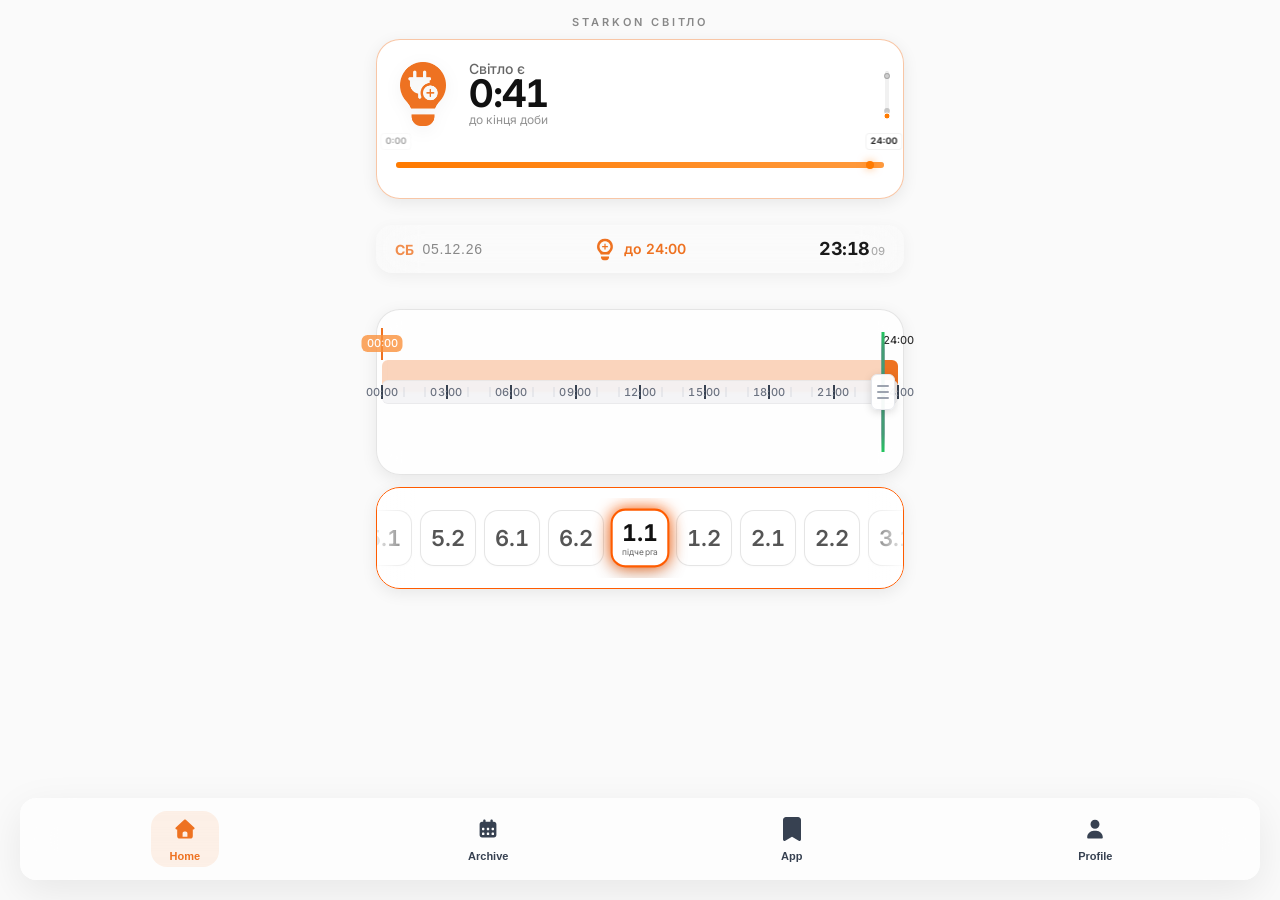
==== pwa/index.html @ c64df9fd "fix: Balanced vertical fields for Hero timeline to solve bottom-heavy look v4.3.3" ====
<!DOCTYPE html>
<html lang="uk">

<head>
    <meta charset="UTF-8">
    <meta name="viewport" content="width=device-width, initial-scale=1.0, maximum-scale=1.0, user-scalable=no">
    <title>Світло-Старкон | Коли буде світло?</title>
    <!-- Premium Typography: Inter for Apple-level UI -->
    <link rel="preconnect" href="https://fonts.googleapis.com">
    <link rel="preconnect" href="https://fonts.gstatic.com" crossorigin>
    <link href="https://fonts.googleapis.com/css2?family=Inter:wght@400;500;600;700;800;900&family=Outfit:wght@400;600;800&display=swap" rel="stylesheet">
    <link rel="stylesheet" href="style.css?v=4.3.3">
    <link rel="stylesheet" href="css/home.css?v=4.3.3">
    <link rel="stylesheet" href="css/tech-ui.css?v=4.3.3">
    <link rel="stylesheet" href="css/selector.css?v=4.3.3">
    <link rel="stylesheet" href="css/timeline-v2.css?v=4.3.3">
    <style>
        /* Inline fail-safe styles for v1.0.10 */
        .home-bottom-controls {
            display: flex !important;
            justify-content: space-between !important;
            align-items: center !important;
            margin-top: 20px !important;
            width: 100% !important;
            gap: 12px !important;
        }
        .home-bottom-controls .scrubber-preview {
            height: 52px !important; 
            display: flex !important;
            align-items: center !important;
            margin: 0 !important;
            border-radius: 14px !important;
        }
        .controls-spacer { flex: 1 !important; }
    </style>
    <link rel="manifest" href="manifest.json">
    <meta name="theme-color" content="#D77727">
    <link rel="icon" type="image/svg+xml" href="assets/app-icon.svg">
    <link rel="apple-touch-icon" href="assets/app-icon.svg">
</head>

<body class="page-home">
    <!-- Full Screen Loading Splash -->
    <div id="loading-screen" class="loading-screen">
        <div class="loading-bulb-container">
            <svg width="240" height="240" viewBox="0 0 512 512" fill="none" xmlns="http://www.w3.org/2000/svg">
                <!-- Static Background Path -->
                <path d="M171.91 356H244.66V278.23C204.38 270.82 189.03 233.61 193.14 195.47C179.44 195.42 179.44 174.57 193.14 174.52H214.09V143.09C214.09 137.3 218.77 132.61 224.57 132.61C230.37 132.61 235.05 137.29 235.05 143.09V174.52H276.95V143.09C276.95 137.3 281.63 132.61 287.43 132.61C293.23 132.61 297.91 137.29 297.91 143.09V174.52H318.86C332.56 174.57 332.56 195.42 318.86 195.47C322.98 233.61 307.59 270.84 267.34 278.23V356H340.09C346.17 337.42 358.34 320.58 372.09 306.08C468.46 211.41 393.29 31.22 256.01 36C118.69 31.25 43.56 211.41 139.92 306.09C153.66 320.59 165.91 337.42 171.91 356ZM336 409.33C334.83 508.55 159.82 495.2 176 396H336V409.33Z" 
                    stroke="rgba(255,255,255,0.08)" stroke-width="4" fill="none"/>
                
                <!-- Animated Spark Path -->
                <path id="loading-spark" d="M267.34 356H340.09C346.17 337.42 358.34 320.58 372.09 306.08C468.46 211.41 393.29 31.22 256.01 36C118.69 31.25 43.56 211.41 139.92 306.09C153.66 320.59 165.91 337.42 171.91 356H244.66V278.23C204.38 270.82 189.03 233.61 193.14 195.47C179.44 195.42 179.44 174.57 193.14 174.52H214.09V143.09C214.09 137.3 218.77 132.61 224.57 132.61C230.37 132.61 235.05 137.29 235.05 143.09V174.52H276.95V143.09C276.95 137.3 281.63 132.61 287.43 132.61C293.23 132.61 297.91 137.29 297.91 143.09V174.52H318.86C332.56 174.57 332.56 195.42 318.86 195.47C322.98 233.61 307.59 270.84 267.34 278.23V356" 
                    stroke="white" stroke-width="6" stroke-linecap="round" stroke-linejoin="round" fill="none"/>
            </svg>
        </div>
    </div>

    <div id="app">
        <!-- Removed glass-header as per user request for Native PWA look -->



        <main class="content-area">
            <!-- Home Section -->
            <section id="home-section">
                <!-- PWA Page Title (Synchronized with Cabinet) -->
                <div class="pwa-page-label">
                    STARKON СВІТЛО
                </div>
                <!-- Removed Legacy Group Carousel (Pills) as per user request -->


                <!-- Removed Date Badge as per user request to integrate into hero -->
                <!-- Hero Card below -->

                <!-- Hero component v3 - Status Grid -->
                <div id="smart-hero" class="hero-card status-on">
                    <!-- ICON -->
                    <div class="hero-icon">
                        <img id="hero-icon-3d" src="assets/power_off.png" alt="Status Icon" data-status="on">
                    </div>
                    
                    <!-- TEXT BLOCK -->
                    <div class="hero-text-block">
                        <div id="hero-title" class="hero-status">Світло є</div>
                        <div id="hero-countdown" class="hero-timer">0:00</div>
                        <div id="hero-subtitle" class="hero-context hero-context--active">завантаження...</div>
                    </div>
                    
                    <!-- PROGRESS CAPSULE -->
                    <div class="hero-phase" id="hero-phase-capsule">
                        <div class="phase-track"></div>
                        <div class="phase-fill" id="hero-phase-fill"></div>
                        <div class="phase-dot phase-start"></div>
                        <div class="phase-dot phase-end"></div>
                        <div class="phase-dot phase-current" id="hero-phase-current"></div>
                    </div>

                    <!-- NEW: Horizontal 24h Mini-Graph -->
                    <div class="hero-timeline-capsule" id="hero-timeline-v3">
                        <div class="hero-tl-bubbles" id="hero-tl-bubbles"></div>
                        <div class="hero-tl-track">
                            <div class="hero-tl-segments" id="hero-tl-segments"></div>
                            <div class="hero-tl-pointer" id="hero-tl-pointer" style="left: 0%;"></div>
                        </div>
                    </div>
                </div>
                
                <!-- Dynamic Dashboard Status Block (Pushed by Hero Redesign) -->
                <div id="dynamic-info-block" class="dash-container status-off">
                    <!-- Left: Date Segment (Static) -->
                    <div class="dash-segment dash-date">
                        <span id="capsule-date-day" class="dash-day">--</span>
                        <span id="capsule-date-main" class="dash-date-num">--.--.----</span>
                    </div>

                    <!-- Center: Status Segment (Interactive) -->
                    <div id="dash-segment-status" class="dash-segment dash-status">
                        <div id="capsule-status-container" class="dash-status-icon-box"></div>
                        <span id="capsule-status-text" class="dash-status-time">до&thinsp;00:00</span>
                    </div>

                    <!-- Right: Clock Segment (Interactive) -->
                    <div id="dash-segment-clock" class="dash-segment dash-clock">
                        <span id="tablo-real-time">00:00</span>
                        <span id="tablo-real-sec" class="dash-clock-sec">00</span>
                    </div>
                </div>

                <!-- MAIN INDUSTRIAL TIMELINE V2 -->
                <div class="section-container" style="padding: 0 20px;">
                    <div id="main-timeline-v2" class="fade-in" style="animation-delay: 0.1s; position: relative;"></div>
                </div>

                <!-- Solid Bottom Area (Spaced for Subqueue Selector) -->
                <div style="position: relative; width: 100%; margin-bottom: 48px;">
                    
                    <!-- Subqueue Selector -->
                    <div id="subqueue-selector" style="position: relative;">
                    </div>

                </div>

            </section>

        </main>
        
        <!-- Push nav to bottom safely -->

        <nav class="glass-nav">
            <button class="nav-item active focus-ring" onclick="window.location.href='index.html'">
                <span class="icon"><svg xmlns="http://www.w3.org/2000/svg" viewBox="0 0 640 640" width="24" height="24" fill="currentColor"><path d="M341.8 72.6C329.5 61.2 310.5 61.2 298.3 72.6L74.3 280.6C64.7 289.6 61.5 303.5 66.3 315.7C71.1 327.9 82.8 336 96 336L112 336L112 512C112 547.3 140.7 576 176 576L464 576C499.3 576 528 547.3 528 512L528 336L544 336C557.2 336 569 327.9 573.8 315.7C578.6 303.5 575.4 289.5 565.8 280.6L341.8 72.6zM304 384L336 384C362.5 384 384 405.5 384 432L384 528L256 528L256 432C256 405.5 277.5 384 304 384z"/></svg></span>
                <span class="nav-text">Home</span>
            </button>
            <button class="nav-item  focus-ring" onclick="window.location.href='full_schedule.html'">
                <span class="icon"><svg xmlns="http://www.w3.org/2000/svg" viewBox="0 0 640 640" width="24" height="24" fill="currentColor"><path d="M224 64C241.7 64 256 78.3 256 96L256 128L384 128L384 96C384 78.3 398.3 64 416 64C433.7 64 448 78.3 448 96L448 128L480 128C515.3 128 544 156.7 544 192L544 480C544 515.3 515.3 544 480 544L160 544C124.7 544 96 515.3 96 480L96 192C96 156.7 124.7 128 160 128L192 128L192 96C192 78.3 206.3 64 224 64zM160 304L160 336C160 344.8 167.2 352 176 352L208 352C216.8 352 224 344.8 224 336L224 304C224 295.2 216.8 288 208 288L176 288C167.2 288 160 295.2 160 304zM288 304L288 336C288 344.8 295.2 352 304 352L336 352C344.8 352 352 344.8 352 336L352 304C352 295.2 344.8 288 336 288L304 288C295.2 288 288 295.2 288 304zM432 288C423.2 288 416 295.2 416 304L416 336C416 344.8 423.2 352 432 352L464 352C472.8 352 480 344.8 480 336L480 304C480 295.2 472.8 288 464 288L432 288zM160 432L160 464C160 472.8 167.2 480 176 480L208 480C216.8 480 224 472.8 224 464L224 432C224 423.2 216.8 416 208 416L176 416C167.2 416 160 423.2 160 432zM304 416C295.2 416 288 423.2 288 432L288 464C288 472.8 295.2 480 304 480L336 480C344.8 480 352 472.8 352 464L352 432C352 423.2 344.8 416 336 416L304 416zM416 432L416 464C416 472.8 423.2 480 432 480L464 480C472.8 480 480 472.8 480 464L480 432C480 423.2 472.8 416 464 416L432 416C423.2 416 416 423.2 416 432z"/></svg></span>
                <span class="nav-text">Archive</span>
            </button>
            <button class="nav-item  focus-ring" onclick="window.location.href='apps.html'">
                <span class="icon"><svg xmlns="http://www.w3.org/2000/svg" viewBox="0 0 384 512" width="18" height="24" fill="currentColor"><path d="M64 0C28.7 0 0 28.7 0 64L0 480c0 11.5 6.2 22.2 16.2 27.8s22.3 5.5 32.2-.4L192 421.3 335.5 507.4c9.9 5.9 22.2 6.1 32.2 .4S384 491.5 384 480l0-416c0-35.3-28.7-64-64-64L64 0z"/></svg></span>
                <span class="nav-text">App</span>
            </button>
            <button class="nav-item  focus-ring" onclick="window.location.href='cabinet.html'">
                <span class="icon"><svg xmlns="http://www.w3.org/2000/svg" viewBox="0 0 640 640" width="24" height="24" fill="currentColor"><path d="M320 312C386.3 312 440 258.3 440 192C440 125.7 386.3 72 320 72C253.7 72 200 125.7 200 192C200 258.3 253.7 312 320 312zM290.3 368C191.8 368 112 447.8 112 546.3C112 562.7 125.3 576 141.7 576L498.3 576C514.7 576 528 562.7 528 546.3C528 447.8 448.2 368 349.7 368L290.3 368z"/></svg></span>
                <span class="nav-text">Profile</span>
            </button>
        </nav>
    </div>

    <!-- Queue Picker Overlay -->
    <div id="home-queue-picker-overlay" class="overlay" onclick="if(event.target===this) document.getElementById('home-queue-picker-overlay').classList.remove('active')">
        <div class="picker-container fade-in-up">
            <div class="picker-header" style="margin-bottom: 20px;">
                <h2 class="picker-title">Оберіть підчергу</h2>
                <div class="picker-close" onclick="document.getElementById('home-queue-picker-overlay').classList.remove('active')">
                    <svg width="20" height="20" viewBox="0 0 24 24" fill="none" stroke="currentColor" stroke-width="3" stroke-linecap="round" stroke-linejoin="round">
                        <line x1="18" y1="6" x2="6" y2="18"></line>
                        <line x1="6" y1="6" x2="18" y2="18"></line>
                    </svg>
                </div>
            </div>
            <div class="group-grid" id="home-queue-buttons">
                <!-- Group buttons injected via JS -->
            </div>
        </div>
    </div>

    <!-- Legend Overlay -->
    <div id="legend-overlay" class="overlay" onclick="if(event.target===this) this.classList.remove('active')">
        <div class="picker-container fade-in-up">
            <div class="picker-header">
                <h2 class="picker-title">Легенда графіку</h2>
                <div class="picker-close" onclick="document.getElementById('legend-overlay').classList.remove('active')">
                    <svg width="20" height="20" viewBox="0 0 24 24" fill="none" stroke="currentColor" stroke-width="3" stroke-linecap="round" stroke-linejoin="round">
                        <line x1="18" y1="6" x2="6" y2="18"></line>
                        <line x1="6" y1="6" x2="18" y2="18"></line>
                    </svg>
                </div>
            </div>
            <div class="legend-content">
                <div class="legend-item">
                    <div class="legend-color-p orange"></div>
                    <div class="legend-info">
                        <div class="legend-label">Помаранчевий</div>
                        <div class="legend-desc">Електроенергія буде подаватись у цей час.</div>
                    </div>
                </div>
                <div class="legend-item">
                    <div class="legend-color-p grey"></div>
                    <div class="legend-info">
                        <div class="legend-label">Сірий</div>
                        <div class="legend-desc">Електроенергія буде відсутня у цей час.</div>
                    </div>
                </div>
            </div>
        </div>
    </div>


    <script src="js/pages/home-tablo.js?v=1.0.0"></script>
    <script src="js/tech-ui.js"></script>
    <script type="module" src="js/pages/home.js?v=1.0.11"></script>
    <script>
        if ('serviceWorker' in navigator) {
            window.addEventListener('load', () => {
                navigator.serviceWorker.register('sw.js')
                    .then(reg => console.log('SW Registered'))
                    .catch(err => console.log('SW Error: ', err));
            });
        }
    </script>
</body>

</html>
---- pwa/style.css ----
:root {
    /* Base Palette */
    --system-bg-light: #F5F5F7;
    /* Apple gray background for light mode */
    --system-bg-dark: #000000;
    --system-gray-light: #F5F5F7;
    --system-gray-neutral: #E8E8ED;
    --system-text-neutral: #86868B;
    --system-accent: #FF9500;

    /* Industrial Matte Palette */
    --matte-bulb-orange: #ee7221;
    --matte-dark-grey: #374151;
    --matte-white: #ffffff;
    --matte-glass-bg: rgba(255, 255, 255, 0.04);

    /* Glass Effects */
    --glass-blur: blur(24px);
    --glass-border-light: rgba(255, 255, 255, 0.2);
    --glass-border-dark: rgba(255, 255, 255, 0.1);
    --glass-bg-light: rgba(255, 255, 255, 0.6);
    --glass-bg-dark: rgba(20, 20, 20, 0.7);

    /* Volume Shadows (Industrial Standard) */
    --volume-shadow: 0 8px 32px rgba(0, 0, 0, 0.24);
    --volume-shadow-glow: 0 0 15px rgba(238, 114, 33, 0.1);

    /* Layout Spacing */
    --block-spacing: 12px;
}

@media (prefers-color-scheme: dark) {
    body {
        background-color: var(--system-bg-dark);
        color: white;
    }

    .glass-card,
    .glass-header,
    .glass-nav,
    .bottom-sheet {
        background: var(--glass-bg-dark);
        border: 1px solid var(--glass-border-dark);
        box-shadow: var(--volume-shadow);
    }
}

@media (prefers-color-scheme: light) {
    body {
        background-color: var(--system-bg-light);
        color: black;
    }

    .glass-card,
    .glass-header,
    .glass-nav,
    .bottom-sheet {
        background: var(--glass-bg-light);
        border: 1px solid var(--glass-border-light);
        box-shadow: 0 12px 40px rgba(0, 0, 0, 0.08); /* Stronger volume for light mode */
    }
}

* {
    margin: 0;
    padding: 0;
    box-sizing: border-box;
    -webkit-tap-highlight-color: transparent;
}

body {
    font-family: -apple-system, BlinkMacSystemFont, "SF Pro Text", "SF Pro Display", system-ui, sans-serif;
    line-height: 1.4;
    overflow-x: hidden;
    padding-bottom: 80px;
    background-color: #FAFAFA !important; /* Unified clean Apple-style background */
    position: relative;
}

.content-area {
    max-width: 600px;
    margin: 0 auto;
    padding: 16px 16px 0 16px; /* Increased padding to clear system bars */
    display: flex;
    flex-direction: column;
    gap: 12px; /* Denser gap between main blocks */
    min-height: 80vh;
    justify-content: flex-start; /* Changed from center to align top consistently */
}

#home-section {
    display: flex;
    flex-direction: column;
    gap: var(--block-spacing);
    width: 100%;
}

/* PWA Page Labels (Unified Header System) */
.pwa-page-label {
    margin: 0;
    padding: 0;
    font-size: 11px;
    font-weight: 600;
    color: #888;
    letter-spacing: 3px;
    text-transform: uppercase;
    text-align: center;
    width: 100%;
    line-height: 1.2;
    font-family: 'Inter', sans-serif;
}

/* Glassmorphism Components */
.glass-header {
    position: sticky;
    top: 0;
    z-index: 100;
    padding: 12px 20px;
    backdrop-filter: var(--glass-blur);
    -webkit-backdrop-filter: var(--glass-blur);
    display: flex;
    justify-content: space-between;
    align-items: center;
    border-bottom: 1px solid var(--glass-border-dark);
}

.header-action-btn {
    background: rgba(128, 128, 128, 0.1);
    border: none;
    width: 40px;
    height: 40px;
    border-radius: 50%;
    display: flex;
    align-items: center;
    justify-content: center;
    color: var(--system-text);
    cursor: pointer;
    transition: all 0.2s;
}

.header-action-btn:active {
    transform: scale(0.9);
    background: rgba(255, 149, 0, 0.1);
    color: var(--system-accent);
}

/* Background Decorations */
.bg-date-decor {
    position: fixed;
    top: 50%;
    left: 50%;
    transform: translate(-50%, -50%) rotate(-15deg);
    font-size: 30vw;
    font-weight: 900;
    color: var(--system-text-neutral);
    opacity: 0.03;
    pointer-events: none;
    z-index: -1;
    user-select: none;
    white-space: nowrap;
}

/* Typography Enhancements */
.link-inactive {
    font-size: 13px;
    color: var(--system-text-neutral);
    text-decoration: none;
    opacity: 0.5;
    cursor: default;
    font-style: italic;
    transition: opacity 0.3s;
}

.link-inactive:hover {
    opacity: 0.7;
}

/* Date & Tomorrow UI */
.date-badge {
    text-align: center;
    font-size: 13px;
    font-weight: 600;
    color: rgba(255, 255, 255, 0.95) !important; /* Made white for contrast on foundation */
    background: rgba(255, 255, 255, 0.15);
    padding: 6px 16px;
    border-radius: 20px;
    width: fit-content;
    margin: 0 auto 16px;
    backdrop-filter: blur(4px);
    border: 1px solid rgba(255, 255, 255, 0.2);
}

.btn-tomorrow {
    margin-top: 16px;
    background: rgba(255, 149, 0, 0.1);
    color: var(--system-accent);
    border: 1px solid rgba(255, 149, 0, 0.2);
    padding: 10px 20px;
    border-radius: 14px;
    font-size: 14px;
    font-weight: 700;
    cursor: pointer;
    animation: pulse-soft 3s infinite;
    z-index: 2;
}

@keyframes pulse-soft {
    0% {
        box-shadow: 0 0 0 0 rgba(255, 149, 0, 0.2);
    }

    70% {
        box-shadow: 0 0 0 10px rgba(255, 149, 0, 0);
    }

    100% {
        box-shadow: 0 0 0 0 rgba(255, 149, 0, 0);
    }
}

.hidden {
    display: none !important;
}

/* Multi-page Navigation */
.nav-item {
    cursor: pointer;
    transition: all 0.2s;
    background: transparent;
    border: none;
    padding: 6px 4px;
    display: flex;
    flex-direction: column;
    align-items: center;
    justify-content: center;
    gap: 4px;
    color: #374151; /* Matte Dark Grey */
    border-radius: 16px;
    width: 68px;
    height: 56px;
}

.nav-item .icon {
    font-size: 22px;
}

.nav-item .nav-text {
    font-size: 11px;
    font-weight: 600;
    line-height: 1;
    white-space: nowrap;
}

.nav-item.active {
    color: #ee7221; /* Matte Bulb Orange */
    background: rgba(238, 114, 33, 0.1);
}

.cabinet-hero {
    padding: 16px 24px; /* Reduced padding */
    display: flex;
    flex-direction: column;
    align-items: center;
    background: linear-gradient(135deg, rgba(255, 149, 0, 0.05) 0%, rgba(0, 0, 0, 0) 100%);
    border-radius: 30px;
    margin-bottom: 4px; /* Tight fit to dashboard */
}

.profile-avatar-large {
    width: 90px;
    height: 90px;
    border-radius: 50%;
    border: 3px solid #fff;
    box-shadow: 0 10px 30px rgba(0, 0, 0, 0.1);
    margin-bottom: 16px;
}

.pro-badge {
    background: linear-gradient(45deg, #FFD700, #FFA500);
    color: #fff;
    padding: 2px 8px;
    border-radius: 10px;
    font-size: 10px;
    font-weight: 800;
    text-transform: uppercase;
    margin-left: 8px;
    vertical-align: middle;
}

.stat-grid {
    display: grid;
    grid-template-columns: 1fr 1fr;
    gap: 16px;
    margin-bottom: 24px;
}

.stat-card {
    padding: 16px;
    display: flex;
    flex-direction: column;
    gap: 4px;
}

.stat-value {
    font-size: 20px;
    font-weight: 800;
    color: var(--system-accent);
}

.stat-label {
    font-size: 11px;
    color: var(--system-text-neutral);
    text-transform: uppercase;
    letter-spacing: 0.5px;
}

/* Section Icons */
.section-header-row {
    display: flex;
    align-items: center;
    gap: 10px;
    margin-bottom: 16px;
}

.section-icon-bg {
    width: 32px;
    height: 32px;
    background: rgba(255, 149, 0, 0.1);
    border-radius: 8px;
    display: flex;
    align-items: center;
    justify-content: center;
    color: var(--system-accent);
}

/* Action Cards */
.action-card {
    display: flex;
    align-items: center;
    justify-content: space-between;
    padding: 16px 20px;
    margin-bottom: 12px;
}

.action-card:active {
    transform: scale(0.97);
}

.danger-zone {
    margin-top: 40px;
    padding: 20px;
    border-radius: 20px;
    background: rgba(255, 59, 48, 0.05);
    border: 1px dashed rgba(255, 59, 48, 0.2);
}

.btn-danger-text {
    color: var(--system-red);
    background: transparent;
    border: none;
    font-size: 14px;
    font-weight: 600;
    cursor: pointer;
}

.glass-card {
    padding: 24px;
    border-radius: 16px;
    backdrop-filter: var(--glass-blur);
    -webkit-backdrop-filter: var(--glass-blur);
    transition: transform 0.2s ease-in-out, box-shadow 0.2s ease;
    overflow: hidden;
}

.glass-card:active {
    transform: scale(0.98);
}

.glass-nav {
    position: fixed;
    bottom: 20px;
    left: 20px;
    right: 20px;
    display: flex;
    justify-content: space-around;
    padding: 12px;
    border-radius: 16px;
    backdrop-filter: var(--glass-blur);
    -webkit-backdrop-filter: var(--glass-blur);
    z-index: 1000;
}

/* Typography */
.headline-hero {
    font-size: 24px;
    font-weight: 700;
    letter-spacing: -0.5px;
}

.subheadline {
    font-size: 18px;
    font-weight: 600;
    margin-bottom: 12px;
}

.body-neutral {
    font-size: 14px;
    color: var(--system-text-neutral);
}

/* Interaction & Motion */
@keyframes fadeIn {
    from {
        opacity: 0;
        transform: translateY(10px);
    }

    to {
        opacity: 1;
        transform: translateY(0);
    }
}

.fade-in {
    animation: fadeIn 0.5s ease-out forwards;
}

/* Group Carousel Master Selector */
.group-carousel {
    display: flex;
    overflow-x: auto;
    scroll-snap-type: x mandatory;
    padding: 12px 20px;
    gap: 10px;
    -ms-overflow-style: none;
    scrollbar-width: none;
    background: rgba(128, 128, 128, 0.05);
    border-bottom: 1px solid var(--glass-border-dark);
}

.group-carousel::-webkit-scrollbar {
    display: none;
}

.carousel-pill {
    flex: 0 0 auto;
    scroll-snap-align: center;
    background: rgba(128, 128, 128, 0.1);
    border: 1px solid rgba(128, 128, 128, 0.2);
    padding: 8px 18px;
    border-radius: 20px;
    font-size: 14px;
    font-weight: 600;
    color: inherit;
    cursor: pointer;
    transition: all 0.3s cubic-bezier(0.4, 0, 0.2, 1);
}

.carousel-pill.active {
    background: var(--system-accent);
    color: white;
    border-color: var(--system-accent);
    transform: scale(1.05);
    box-shadow: 0 4px 12px rgba(255, 149, 0, 0.3);
}

.nav-item {
    background: none;
    border: none;
    font-size: 24px;
    padding: 8px;
    cursor: pointer;
    transition: color 0.2s;
}

/* Smart Hero */

/* Buttons */
.action-btn {
    background: var(--system-accent);
    color: white;
    border: none;
    padding: 8px 16px;
    border-radius: 12px;
    font-size: 13px;
    font-weight: 600;
    margin-top: 10px;
    cursor: pointer;
}

@keyframes pulseNeon {
    0% {
        box-shadow: 0 0 10px rgba(255, 149, 0, 0.5), 0 0 20px rgba(255, 149, 0, 0.3);
        transform: scale(1);
    }

    50% {
        box-shadow: 0 0 20px rgba(255, 149, 0, 0.8), 0 0 30px rgba(255, 149, 0, 0.5);
        transform: scale(1.02);
    }

    100% {
        box-shadow: 0 0 10px rgba(255, 149, 0, 0.5), 0 0 20px rgba(255, 149, 0, 0.3);
        transform: scale(1);
    }
}

.btn-tomorrow {
    background: linear-gradient(135deg, #FF9500 0%, #FF3200 100%);
    color: white;
    border: none;
    padding: 12px 24px;
    border-radius: 20px;
    font-size: 15px;
    font-weight: 700;
    margin-top: 20px;
    margin-bottom: 20px;
    cursor: pointer;
    box-shadow: 0 4px 15px rgba(255, 149, 0, 0.4);
    transition: all 0.3s ease;
    animation: pulseNeon 2s infinite ease-in-out;
}

.btn-tomorrow-header.hidden {
    display: none !important;
}




/* Google Button */
.btn-google {
    display: flex;
    align-items: center;
    justify-content: center;
    gap: 12px;
    background: white;
    color: #3c4043;
    border: none;
    padding: 14px 24px;
    border-radius: 100px;
    font-size: 15px;
    font-weight: 500;
    cursor: pointer;
    box-shadow: 0 4px 12px rgba(0, 0, 0, 0.15);
    transition: all 0.2s ease;
}

.btn-google:active {
    transform: scale(0.98);
}

/* iOS Toggle Switch */
.ios-toggle {
    position: relative;
    display: inline-block;
    width: 50px;
    height: 30px;
}

.ios-toggle input {
    opacity: 0;
    width: 0;
    height: 0;
}

.ios-toggle .slider {
    position: absolute;
    cursor: pointer;
    top: 0;
    left: 0;
    right: 0;
    bottom: 0;
    background-color: rgba(255, 255, 255, 0.1);
    transition: .4s;
    border-radius: 34px;
    border: 1px solid rgba(255, 255, 255, 0.05);
}

.ios-toggle .slider:before {
    position: absolute;
    content: "";
    height: 24px;
    width: 24px;
    left: 2px;
    bottom: 2px;
    background-color: #8E8E93;
    transition: .4s;
    border-radius: 50%;
    box-shadow: 0 2px 4px rgba(0, 0, 0, 0.2);
}

.ios-toggle input:checked+.slider {
    background-color: #34C759;
    border-color: transparent;
}

.ios-toggle input:checked+.slider:before {
    background-color: white;
    transform: translateX(20px);
}

.small-btn {
    font-weight: 600;
}

.close-btn {
    width: 100%;
    background: rgba(128, 128, 128, 0.15);
    border: none;
    color: inherit;
    padding: 14px;
    border-radius: 16px;
    font-weight: 600;
    margin-top: 20px;
    cursor: pointer;
}

/* Overlay & Bottom Sheet */
.overlay {
    position: fixed;
    inset: 0;
    background: rgba(0, 0, 0, 0.5);
    backdrop-filter: blur(14px);
    -webkit-backdrop-filter: blur(14px);
    z-index: 2000;
    display: none;
    align-items: center;
    justify-content: center;
}

.overlay.active {
    display: flex;
    animation: fadeIn 0.3s ease;
}

@keyframes fadeIn {
    from {
        opacity: 0;
    }

    to {
        opacity: 1;
    }
}

@keyframes fadeInUp {
    from {
        opacity: 0;
        transform: translateY(30px) scale(0.95);
    }

    to {
        opacity: 1;
        transform: translateY(0) scale(1);
    }
}

.fade-in-up {
    animation: fadeInUp 0.5s cubic-bezier(0.16, 1, 0.3, 1);
}

.bottom-sheet {
    position: fixed;
    bottom: -100%;
    left: 0;
    right: 0;
    margin: 0;
    border-radius: 30px 30px 0 0;
    padding: 24px;
    transition: bottom 0.4s cubic-bezier(0.2, 0.8, 0.2, 1);
    z-index: 2001;
    backdrop-filter: var(--glass-blur);
    -webkit-backdrop-filter: var(--glass-blur);
}

.overlay.active .bottom-sheet {
    bottom: 0;
}

.sheet-handle {
    width: 40px;
    height: 4px;
    background: rgba(128, 128, 128, 0.3);
    border-radius: 2px;
    margin: 0 auto 20px;
}

/* Group Grid */
.group-grid {
    display: grid;
    grid-template-columns: repeat(3, 1fr);
    gap: 12px;
    margin-bottom: 8px;
}

.group-btn {
    background: rgba(128, 128, 128, 0.1);
    border: 1px solid rgba(128, 128, 128, 0.2);
    color: inherit;
    padding: 12px;
    border-radius: 12px;
    font-size: 16px;
    font-weight: 600;
    cursor: pointer;
    transition: all 0.2s;
}

.group-btn.active {
    background: var(--system-accent);
    border-color: var(--system-accent);
    color: white;
}

/* NEW Picker Styles */
.picker-grid {
    display: grid;
    grid-template-columns: repeat(4, 1fr);
    grid-template-rows: repeat(3, auto);
    gap: 10px;
}

.picker-btn {
    padding: 14px 0;
    font-size: 14px;
    font-weight: 700;
    border-radius: 14px;
    border: 1px solid rgba(128, 128, 128, 0.1);
    background: rgba(255, 255, 255, 0.08);
    color: var(--system-text);
    cursor: pointer;
    transition: all 0.2s;
}

.picker-btn:active {
    transform: scale(0.92);
    background: rgba(128, 128, 128, 0.15);
}

.picker-btn.active {
    background: rgba(215, 119, 39, 0.15);
    border-color: rgba(215, 119, 39, 0.4);
    color: #D77727;
}

.stats-divider {
    height: 1px;
    background: linear-gradient(to right, transparent, rgba(128, 128, 128, 0.08), transparent);
    margin: 16px 0;
}

.stats-row {
    display: flex;
    justify-content: space-around;
    padding: 4px 0;
}

.stat-item {
    display: flex;
    flex-direction: column;
    align-items: center;
    flex: 1;
}

.stat-value {
    font-size: 18px;
    font-weight: 800;
    margin-bottom: 2px;
}

.stat-label {
    font-size: 10px;
    text-transform: uppercase;
    font-weight: 700;
    opacity: 0.6;
    letter-spacing: 0.8px;
}

/* Timeline Slider */
.timeline-slider {
    display: flex;
    overflow-x: auto;
    scroll-snap-type: x mandatory;
    gap: 12px;
    padding: 16px 0;
    margin: 12px -20px 0;
    padding-left: 20px;
    padding-right: 20px;
    scroll-behavior: smooth;
    -ms-overflow-style: none;
    scrollbar-width: none;
}

.timeline-slider::-webkit-scrollbar {
    display: none;
}

/* Scrubber Preview (Default Style) */
.scrubber-preview {
    display: flex;
    align-items: center;
    gap: 12px;
    padding: 10px 16px;
    background: rgba(122, 122, 122, 0.9);
    border-radius: 20px;
    box-shadow: 0 4px 15px rgba(0, 0, 0, 0.2);
    margin-left: auto;
    position: relative;
    left: 0 !important;
    transition: background-color 0.3s ease, box-shadow 0.3s ease;
    z-index: 10;
}

.preview-on {
    background: rgba(255, 149, 0, 0.9);
    box-shadow: 0 4px 20px rgba(255, 149, 0, 0.4);
}

.preview-off {
    background: rgba(44, 44, 46, 0.95);
    box-shadow: 0 4px 20px rgba(0, 0, 0, 0.5);
}

/* Scrubber Preview (Premium Glass Bulbashka for Home) */
.page-home .scrubber-preview {
    display: flex;
    flex-direction: row;
    align-items: center;
    justify-content: space-between;
    gap: 10px;
    padding: 10px 18px;
    border-radius: 20px;
    margin-bottom: 0;
    margin-top: 0;
    margin-left: 0;
    width: auto;
    min-width: 200px;
    background: rgba(28, 28, 30, 0.85);
    backdrop-filter: blur(25px) saturate(200%);
    -webkit-backdrop-filter: blur(25px) saturate(200%);
    border: 2px solid rgba(255, 255, 255, 0.1);
    box-shadow: 0 15px 45px rgba(0, 0, 0, 0.2);
    transition: all 0.4s cubic-bezier(0.23, 1, 0.32, 1);
    position: relative;
    left: 0 !important;
}

.page-home .preview-on {
    background: rgba(255, 149, 0, 0.95) !important;
    border-color: rgba(255, 255, 255, 0.3) !important;
    box-shadow: 0 10px 30px rgba(255, 149, 0, 0.4) !important;
}

/* Home Page Redesign - Bottom Controls moved to css/home-tablo.css */

/* === HOME BOTTOM CONTROLS === */

/* --- Queue Selector moved to css/home-tablo.css --- */

.queue-btn-hint-line {
    font-size: 9px !important;
    font-weight: 700 !important;
    color: rgba(255, 255, 255, 0.55) !important;
    text-transform: uppercase !important;
    letter-spacing: 0.04em !important;
    display: block !important;
}

/* --- Central Date Button (3-column) --- */
.home-date-btn {
    display: none !important;
}

/* Left Column: large day number */
.date-btn-day-col {
    display: flex !important;
    align-items: center !important;
    justify-content: center !important;
    padding-right: 10px !important;
    border-right: 1px solid rgba(255,255,255,0.1) !important;
}

.date-btn-day-num {
    font-size: 30px !important;
    font-weight: 900 !important;
    color: rgba(255, 255, 255, 0.9) !important;
    letter-spacing: -1px !important;
    line-height: 1 !important;
}

/* Middle Column: month + weekday */
.date-btn-mid-col {
    display: flex !important;
    flex-direction: column !important;
    align-items: center !important;
    justify-content: center !important;
    padding: 0 10px !important;
    gap: 2px !important;
    min-width: 80px !important;
}

.date-btn-month {
    font-size: 11px !important;
    font-weight: 700 !important;
    color: rgba(255, 255, 255, 0.85) !important;
    text-transform: lowercase !important;
    white-space: nowrap !important;
    letter-spacing: 0.02em !important;
}

.date-btn-wd {
    font-size: 9px !important;
    font-weight: 800 !important;
    color: #FF9500 !important;
    text-transform: uppercase !important;
    letter-spacing: 0.12em !important;
    white-space: nowrap !important;
    width: 100% !important;
    text-align: center !important;
}

/* Right Column: large year */
.date-btn-year-col {
    display: flex !important;
    align-items: center !important;
    justify-content: center !important;
    padding-left: 10px !important;
    border-left: 1px solid rgba(255,255,255,0.1) !important;
}

.date-btn-year {
    font-size: 22px !important;
    font-weight: 900 !important;
    color: rgba(255, 255, 255, 0.2) !important;
    letter-spacing: -1px !important;
    line-height: 1 !important;
}

.controls-spacer {
    flex: 1;
}

/* Adjusted Scrubber for new container */
.home-bottom-controls .scrubber-preview {
    margin: 0 !important;
    min-width: 180px;
    height: 52px;
    display: flex;
    align-items: center;
    border-radius: 14px;
}


/* Cabinet Slot System */
/* Cabinet Grid System */
/* Cabinet Core Container */
.cabinet-container {
    padding: 16px;
    gap: 12px;
}

/* Cabinet Grid Rows */
.cabinet-row-1 {
    display: grid !important;
    grid-template-columns: 1fr 1fr !important;
    gap: 12px;
    margin-bottom: 20px;
    align-items: stretch;
}

.cabinet-row-2 {
    display: grid;
    grid-template-columns: 1fr 1fr;
    gap: 12px;
    margin-bottom: 20px;
}

@media (max-width: 360px) {

    .cabinet-row-1,
    .cabinet-row-2 {
        grid-template-columns: 1fr !important;
    }
}

/* Updated Slot Cards */
/* Slot Cards (Transitioning to Active States) */
.slot-card {
    background: rgba(255, 255, 255, 0.4);
    border: 1px dashed rgba(128, 128, 128, 0.3);
    border-radius: 20px;
    padding: 16px;
    display: flex;
    flex-direction: column;
    align-items: center;
    justify-content: center;
    text-align: center;
    min-height: 140px;
    transition: all 0.3s cubic-bezier(0.4, 0, 0.2, 1);
    position: relative;
    overflow: hidden;
}

.slot-card.active {
    background: #FFF5E6;
    /* Global light-orange accent */
    border: 1px solid rgba(255, 149, 0, 0.15);
}

.slot-card.silent {
    opacity: 0.6;
    filter: grayscale(0.5);
    background: rgba(128, 128, 128, 0.05);
}

.silent-overlay {
    position: absolute;
    inset: 0;
    display: flex;
    align-items: center;
    justify-content: center;
    background: rgba(255, 255, 255, 0.1);
    font-size: 11px;
    font-weight: 600;
    color: var(--system-text-muted);
    text-align: center;
    padding: 8px;
    pointer-events: none;
}

.slot-card:hover {
    border-color: var(--system-accent) !important;
}

/* Compact Group Grid for Cabinet */
.group-grid.compact {
    display: grid;
    grid-template-columns: repeat(3, 1fr);
    gap: 8px;
}

.compact-group-btn {
    padding: 10px 4px;
    border-radius: 12px;
    border: 1px solid rgba(128, 128, 128, 0.1);
    background: rgba(128, 128, 128, 0.03);
    color: var(--system-text);
    font-size: 12px;
    font-weight: 700;
    cursor: pointer;
    transition: all 0.2s cubic-bezier(0.4, 0, 0.2, 1);
    text-align: center;
}

.compact-group-btn:active {
    transform: scale(0.95);
}

.compact-group-btn.active {
    background: var(--accent-gradient);
    border-color: transparent;
    color: white;
    box-shadow: 0 4px 12px rgba(215, 119, 39, 0.3);
}

/* Empty Slot Styling */
.slot-card.empty {
    background: rgba(0, 0, 0, 0.02);
    border: 1px dashed rgba(128, 128, 128, 0.2);
    display: flex;
    align-items: center;
    justify-content: center;
    padding: 16px;
}

/* Removed duplicate .profile-card-premium (centralized at end of file) */

.avatar-squircle {
    width: 72px;
    height: 72px;
    background: rgba(128, 128, 128, 0.05);
    border-radius: 24px;
    /* Fallback */
    mask-image: url("data:image/svg+xml,%3Csvg xmlns='http://www.w3.org/2000/svg' width='80' height='80' viewBox='0 0 80 80'%3E%3Cpath d='M40 0C67.3333 0 80 12.6667 80 40C80 67.3333 67.3333 80 40 80C12.6667 80 0 67.3333 0 40C0 12.6667 12.6667 0 40 0Z'/%3E%3C/svg%3E");
    mask-size: 100% 100%;
    -webkit-mask-image: url("data:image/svg+xml,%3Csvg xmlns='http://www.w3.org/2000/svg' width='80' height='80' viewBox='0 0 80 80'%3E%3Cpath d='M40 0C67.3333 0 80 12.6667 80 40C80 67.3333 67.3333 80 40 80C12.6667 80 0 67.3333 0 40C0 12.6667 12.6667 0 40 0Z'/%3E%3C/svg%3E");
    -webkit-mask-size: 100% 100%;
    position: relative;
    padding: 3px;
    margin-bottom: 12px;
    box-shadow: 0 4px 12px rgba(0, 0, 0, 0.05);
}

.avatar-squircle img {
    width: 100%;
    height: 100%;
    object-fit: cover;
    border-radius: 20px;
    /* In case mask fails */
}

.profile-auth-title {
    font-size: 13px;
    font-weight: 600;
    margin-bottom: 14px;
    color: var(--system-text);
    opacity: 0.9;
}

.glass-auth-btn {
    flex: 1;
    height: 44px;
    display: flex;
    align-items: center;
    justify-content: center;
    border-radius: 14px;
    border: 1px solid rgba(128, 128, 128, 0.1);
    background: rgba(255, 255, 255, 0.05);
    cursor: pointer;
    transition: all 0.2s;
}

.glass-auth-btn:active {
    transform: scale(0.96);
    background: rgba(128, 128, 128, 0.1);
}

.glass-auth-btn.google {
    background: rgba(255, 255, 255, 0.08);
}

.glass-auth-btn.telegram {
    background: rgba(42, 171, 238, 0.1);
    border-color: rgba(42, 171, 238, 0.2);
}

.user-badge {
    display: inline-block;
    padding: 3px 8px;
    border-radius: 6px;
    background: rgba(215, 119, 39, 0.1);
    color: #D77727;
    font-size: 10px;
    font-weight: 800;
    text-transform: uppercase;
    letter-spacing: 0.5px;
    margin-top: 4px;
}

.btn-setup-slot:hover {
    color: var(--system-accent);
}

.btn-setup-slot .icon-wrapper {
    width: 44px;
    height: 44px;
    border-radius: 50%;
    border: 1.5px dashed rgba(128, 128, 128, 0.3);
    display: flex;
    align-items: center;
    justify-content: center;
    transition: all 0.3s;
}

.btn-setup-slot:hover .icon-wrapper {
    border-color: var(--system-accent);
    background: rgba(255, 149, 0, 0.05);
    transform: rotate(90deg);
}

/* Feedback Form Pulse */
#feedback-text:focus {
    border-color: rgba(255, 149, 0, 0.5) !important;
    box-shadow: 0 0 0 4px rgba(255, 149, 0, 0.1);
}

#btn-send-feedback:active {
    transform: scale(0.98);
}

.page-home .preview-off {
    background: rgba(44, 44, 46, 0.98) !important;
    border-color: rgba(142, 142, 147, 0.5) !important;
    box-shadow: 0 10px 30px rgba(0, 0, 0, 0.3) !important;
}

/* Icon - Sitting freely within the bulbashka */
.preview-status-icon {
    display: none;
}

.preview-status-icon svg {
    width: 34px;
    /* Significantly larger icon */
    height: 34px;
    filter: drop-shadow(0 2px 6px rgba(0, 0, 0, 0.2));
}

.preview-on .preview-status-icon {
    color: #FFFFFF;
    /* White icon on orange background */
}

.preview-off .preview-status-icon {
    color: #D1D1D6;
    /* Light gray icon for "Off" state as requested */
}

/* Text Block Refinement */
/* --- TABLO DATE SECTION --- */
.tablo-date-area {
    display: flex;
    align-items: center;
    gap: 10px;
    color: #FFFFFF;
    min-width: fit-content;
}

.tablo-date-day {
    font-size: 28px;
    font-weight: 950;
    line-height: 1;
    color: #FFFFFF;
    letter-spacing: -1px;
}

.tablo-date-stack {
    display: flex;
    flex-direction: column;
    justify-content: center;
}

.tablo-date-month {
    font-size: 14px;
    font-weight: 800;
    text-transform: uppercase;
    line-height: 1;
    margin-bottom: 2px;
    letter-spacing: 0.02em;
}

.tablo-date-bottom-line {
    display: flex;
    align-items: center;
    gap: 5px;
    opacity: 0.85;
}

.tablo-date-year {
    font-size: 10px;
    font-weight: 700;
}

.tablo-date-wd {
    font-size: 10px;
    font-weight: 800;
    text-transform: uppercase;
    color: #FFFFFF;
    background: rgba(0,0,0,0.15);
    padding: 1px 5px;
    border-radius: 4px;
    white-space: nowrap;
}

/* При фоні ON (помаранчевому) робимо акценти на даті темнішими для читабельності */
.tablo-on .tablo-date-wd {
    background: rgba(0,0,0,0.2);
    color: rgba(255,255,255,1);
}

.tablo-on .tablo-date-bottom-line {
    opacity: 0.95;
}

/* --- TABLO STATUS AREA --- */
.tablo-status-area {
    display: flex;
    align-items: center;
    gap: 10px;
}

.tablo-time-big {
    font-size: 32px;
    font-weight: 950;
    color: #FFFFFF;
    line-height: 1;
    letter-spacing: -0.5px;
}

.tablo-status-stack {
    display: flex;
    flex-direction: column;
    justify-content: center;
}

.tablo-status-msg {
    font-size: 12px;
    font-weight: 900;
    text-transform: uppercase;
    color: #FFFFFF;
    line-height: 1;
}

.tablo-status-until {
    font-size: 11px;
    font-weight: 600;
    opacity: 0.9;
    color: #FFFFFF;
    margin-top: 2px;
}

.preview-details {
    display: flex;
    flex-direction: column;
    justify-content: center;
    gap: 1px;
    order: 1;
}

.preview-time {
    font-size: 19px;
    /* Standardized to 19px like stat widgets */
    font-weight: 900;
    /* Standardized 900 weight */
    color: #FFFFFF !important;
    /* Always white */
    line-height: 1.1;
    letter-spacing: -0.2px;
    -webkit-text-stroke: 0.4px rgba(0, 0, 0, 0.1);
    text-shadow: 0 1px 3px rgba(0, 0, 0, 0.3);
    transition: color 0.3s ease;
}

.preview-msg {
    font-size: 14px;
    /* Standardized to 14px */
    font-weight: 800;
    /* Standardized 800 weight */
    text-transform: uppercase;
    letter-spacing: 0.5px;
    white-space: nowrap;
    transition: color 0.3s ease;
}

/* Status-specific Label Colors */
.preview-on .preview-msg {
    color: #000000 !important;
    /* Black label on orange bubble */
}

.preview-off .preview-msg {
    color: #FF9500 !important;
    /* Orange label on dark grey bubble */
}

.ruler-wrapper {
    position: relative;
    width: 100%;
    height: 70px;
    /* Increased to accommodate 55px rail */
    margin-top: 10px;
    padding: 0 10px;
}

.ruler-rail {
    position: absolute;
    top: 50%;
    left: 10px;
    right: 10px;
    height: 8px;
    border-radius: 4px;
    transform: translateY(-50%);
    background: #E8E8ED;
    z-index: 1;
}

.ruler-ticks {
    position: absolute;
    top: 0;
    left: 10px;
    right: 10px;
    bottom: 0;
    pointer-events: none;
    z-index: 2;
    padding: 0;
}

.tick {
    position: absolute;
    top: 0;
    width: 1px;
    height: 100%;
}

.tick.hour-mark {
    top: 0;
    width: 1px;
    height: 100%;
    transform: none;
    background: rgba(255, 255, 255, 0.15); /* The 'Thread' Line */
}

/* Static anchors for 0:00 and 24:00 */
.tick.hour-mark.is-static {
    background: rgba(255, 255, 255, 0.4);
    height: 35px;
    top: 50%;
    transform: translateY(-50%);
}

.tick-label {
    position: absolute;
    font-size: 11px;
    font-weight: 700;
    white-space: nowrap;
    color: var(--system-text-neutral);
    z-index: 5;
    opacity: 0.7;
    transition: all 0.3s ease;
}

/* Positioning based on state */
.is-on .tick-label {
    top: -14px;
    transform: translateX(-50%);
    color: #FF9500;
    opacity: 1;
}

.is-off .tick-label {
    bottom: -14px;
    transform: translateX(-50%);
}

.is-static .tick-label {
    top: 50%;
    transform: translate(-50%, -50%);
    opacity: 0.5;
}

/* Transition Markers (Simplified for Thread Look) */
.transition-badge {
    position: absolute;
    padding: 3px 6px;
    border-radius: 6px;
    font-size: 11px;
    font-weight: 900;
    z-index: 10;
    box-shadow: 0 4px 10px rgba(0, 0, 0, 0.3);
    transition: all 0.3s ease;
}

.badge-on {
    top: -14px;
    transform: translateX(-50%);
    background: #FF9500;
    color: #FFFFFF;
}

.badge-off {
    bottom: -14px;
    transform: translateX(-50%);
    background: #8E8E93;
    color: #FFFFFF;
}

.transition-step {
    position: absolute;
    width: 2px;
    height: 35px;
    top: 50%;
    transform: translate(-50%, -50%);
    z-index: 4;
}

.step-on {
    background: #FF9500;
    box-shadow: 0 0 6px rgba(255, 149, 0, 0.6);
}

.step-off {
    background: #8E8E93;
    box-shadow: 0 0 6px rgba(142, 142, 147, 0.6);
}

/* UI Depth and Interactivity for Premium Timeline */
.ruler-rail {
    position: absolute;
    top: 50%;
    left: 10px;
    right: 10px;
    height: 55px;
    /* Massive two-track height */
    border-radius: 0;
    transform: translateY(-50%);
    background: transparent;
    z-index: 1;
    transition: transform 0.2s cubic-bezier(0.2, 0.8, 0.2, 1);
}

.ruler-rail.is-scrubbing {
    transform: translateY(-50%) scaleY(1.15);
    /* Slightly less aggressive stretch due to massiveness */
    z-index: 10;
}

.hour-block {
    flex: 1;
    display: flex;
    flex-direction: column;
    justify-content: space-between;
    height: 100%;
    /* 55px */
    transition: transform 0.2s cubic-bezier(0.34, 1.56, 0.64, 1), background-color 0.3s, filter 0.2s, opacity 0.3s;
    transform-origin: center;
}

.hour-block.past {
    opacity: 0.45 !important;
    filter: grayscale(25%) !important;
}

.hour-block.active-block {
    transform: scale(1.08) translateY(-2px) !important;
    z-index: 15;
    box-shadow: 0 6px 20px rgba(0, 0, 0, 0.2) !important;
    filter: brightness(1.2) !important;
}

.top-track,
.bottom-track {
    height: 20px;
    /* 20 top + 20 bottom + 15 gap = 55 */
    width: 100%;
    border-radius: 4px;
    transition: background-color 0.3s, box-shadow 0.3s;
}

.current-time-line {
    position: absolute;
    top: 0;
    bottom: 0;
    width: 3px;
    background: #bbcf00;
    /* Lime Gold Neon */
    box-shadow: 0 0 12px rgba(187, 207, 0, 0.9), inset 0 0 3px rgba(255, 255, 255, 1);
    z-index: 6;
    border-radius: 2px;
    pointer-events: none;
    transition: left 60s linear;
}

.tick-notch {
    position: absolute;
    top: 50%;
    transform: translateY(-50%);
    width: 1px;
    height: 12px;
    background: rgba(128, 128, 128, 0.5);
    pointer-events: none;
    z-index: 0;
}

/* Custom Range Input (The Scrubber) */
.timeline-scrubber {
    position: absolute;
    top: 0;
    left: 10px;
    right: 10px;
    width: calc(100% - 20px);
    height: 100%;
    appearance: none;
    background: transparent;
    z-index: 10;
    cursor: pointer;
    margin: 0;
}

.timeline-scrubber::-webkit-slider-thumb {
    appearance: none;
    width: 6px;
    height: 36px;
    background: var(--system-accent);
    border-radius: 10px;
    cursor: grab;
    box-shadow: 0 4px 12px rgba(255, 149, 0, 0.4), inset 0 0 0 1px rgba(255, 255, 255, 0.2);
    transform: translateY(-14px);
    transition: all 0.2s cubic-bezier(0.34, 1.56, 0.64, 1);
}

.timeline-scrubber::-moz-range-thumb {
    appearance: none;
    width: 6px;
    height: 36px;
    background: var(--system-accent);
    border-radius: 10px;
    cursor: grab;
    box-shadow: 0 4px 12px rgba(255, 149, 0, 0.4), inset 0 0 0 1px rgba(255, 255, 255, 0.2);
    border: none;
    transition: all 0.2s cubic-bezier(0.34, 1.56, 0.64, 1);
}

.page-home .timeline-scrubber::-webkit-slider-thumb {
    appearance: none;
    width: 6px;
    height: 38px;
    background: var(--scrubber-color, var(--system-accent));
    border-radius: 10px;
    cursor: grab;
    box-shadow: 0 4px 12px rgba(0, 0, 0, 0.3), inset 0 0 0 1px rgba(255, 255, 255, 0.2);
    transform: translateY(-15px);
    transition: all 0.2s cubic-bezier(0.34, 1.56, 0.64, 1);
    border: 1px solid rgba(255, 255, 255, 0.4);
}

.timeline-scrubber::-webkit-slider-thumb:active {
    cursor: grabbing;
    background: #e68600;
    width: 8px;
    height: 40px;
    transform: translateY(-16px);
    box-shadow: 0 6px 16px rgba(255, 149, 0, 0.6);
}

.page-home .timeline-scrubber::-moz-range-thumb {
    appearance: none;
    width: 6px;
    height: 38px;
    background: var(--scrubber-color, var(--system-accent));
    border-radius: 10px;
    cursor: grab;
    box-shadow: 0 4px 12px rgba(0, 0, 0, 0.3), inset 0 0 0 1px rgba(255, 255, 255, 0.2);
    border: 1px solid rgba(255, 255, 255, 0.4);
    transition: all 0.2s cubic-bezier(0.34, 1.56, 0.64, 1);
}

.timeline-scrubber::-moz-range-thumb:active {
    cursor: grabbing;
    background: #e68600;
    width: 8px;
    height: 40px;
    box-shadow: 0 6px 16px rgba(255, 149, 0, 0.6);
}

.timeline-wrapper::after {
    display: none;
}

.status-on {
    background: rgba(255, 149, 0, 0.15);
    color: #FF9500;
    border-color: rgba(255, 149, 0, 0.3);
}

.status-on.current-hour {
    background: #FF9500;
    color: white;
}

.status-off {
    background: rgba(142, 142, 147, 0.15);
    color: #8E8E93;
    border-color: rgba(142, 142, 147, 0.3);
}

.status-off.current-hour {
    background: #8E8E93;
    color: white;
}

.hour-label {
    margin-bottom: 4px;
}

.status-icon {
    font-size: 18px;
}

.status-badge {
    background: var(--system-accent);
    color: white;
    padding: 4px 12px;
    border-radius: 20px;
    font-size: 12px;
    font-weight: 600;
    display: inline-block;
    margin-bottom: 8px;
}

/* --- Archive Module Styles --- */

.calendar-grid {
    display: grid;
    grid-template-columns: repeat(7, 1fr);
    gap: 8px;
}

.calendar-day {
    aspect-ratio: 1;
    display: flex;
    align-items: center;
    justify-content: center;
    font-size: 15px;
    font-weight: 600;
    border-radius: 12px;
    cursor: pointer;
    transition: all 0.2s;
    background: rgba(128, 128, 128, 0.08);
    border: 1px solid rgba(128, 128, 128, 0.1);
}

.calendar-day:active {
    transform: scale(0.9);
}

.calendar-day.today {
    border: 2px solid var(--system-accent);
    color: var(--system-accent);
}

.calendar-day.active {
    background: var(--system-accent);
    color: white !important;
    box-shadow: 0 4px 12px rgba(255, 149, 0, 0.3);
}

.calendar-day.dimmed {
    opacity: 0.3;
    pointer-events: none;
}

/* Accordions */
.archive-accordion {
    margin-bottom: 8px;
    background: var(--glass-bg-light);
    border: 1px solid var(--glass-border-light);
    border-radius: 20px;
    overflow: hidden;
}

.accordion-header {
    padding: 16px 20px;
    display: flex;
    justify-content: space-between;
    align-items: center;
    cursor: pointer;
    font-weight: 700;
}

.accordion-content {
    max-height: 0;
    overflow: hidden;
    transition: max-height 0.3s ease-out;
}

.archive-accordion.open .accordion-content {
    max-height: 500px;
    padding-bottom: 16px;
}

.archive-accordion.open .accordion-arrow {
    transform: rotate(180deg);
}

.accordion-arrow {
    transition: transform 0.3s;
    opacity: 0.5;
}

/* Minimal Sliders */
.mini-slider-row {
    padding: 8px 20px;
    display: flex;
    flex-direction: column;
    gap: 6px;
}

.mini-slider-label {
    font-size: 13px;
    font-weight: 600;
    color: var(--system-text-neutral);
}

.mini-slider-track {
    height: 8px;
    background: rgba(128, 128, 128, 0.1);
    border-radius: 4px;
    position: relative;
    overflow: hidden;
    cursor: crosshair;
}

.mini-slider-segment {
    position: absolute;
    top: 0;
    height: 100%;
}

.mini-slider-segment.on {
    background: #FF9500;
}

.mini-slider-segment.off {
    background: #8E8E93;
}

/* Tooltip */
.mini-scrubber-tooltip {
    position: fixed;
    background: white;
    padding: 8px 12px;
    border-radius: 12px;
    font-size: 13px;
    font-weight: 700;
    pointer-events: none;
    z-index: 3000;
    box-shadow: 0 8px 24px rgba(0, 0, 0, 0.15);
    display: flex;
    flex-direction: column;
    align-items: center;
    gap: 2px;
    transform: translate(-50%, -120%);
}

.mini-scrubber-tooltip::after {
    content: "";
    position: absolute;
    bottom: -6px;
    left: 50%;
    transform: translateX(-50%);
    border-left: 6px solid transparent;
    border-right: 6px solid transparent;
    border-top: 6px solid white;
}

@media (prefers-color-scheme: dark) {
    .archive-accordion {
        background: var(--glass-bg-dark);
        border: 1px solid var(--glass-border-dark);
    }

    .mini-scrubber-tooltip {
        background: #1C1C1E;
        color: white;
    }

    .mini-scrubber-tooltip::after {
        border-top-color: #1C1C1E;
    }
}

/* --- Loading Splash Screen --- */
.loading-screen {
    position: fixed;
    inset: 0;
    background: #000000;
    display: flex;
    justify-content: center;
    align-items: center;
    z-index: 9999;
    opacity: 1;
    transition: opacity 0.6s cubic-bezier(0.4, 0, 0.2, 1);
}

.loading-screen.fade-out {
    opacity: 0;
    pointer-events: none;
}

.loading-bulb-container {
    width: 200px;
    height: 200px;
    display: flex;
    justify-content: center;
    align-items: center;
}

#loading-spark {
    stroke-dasharray: 1000 1730;
    stroke-dashoffset: 1730;
    animation: loading-spark-loop 2.5s ease-in-out infinite;
}

@keyframes loading-spark-loop {
    0% {
        stroke-dashoffset: 1730;
    }

    100% {
        stroke-dashoffset: -1730;
    }
}

/* Removed duplicate/legacy cabinet-row-1 media and definition blocks */

.profile-card-premium {
    background: var(--card-bg);
    border-radius: 24px;
    padding: 12px;
    border: 1px solid rgba(128, 128, 128, 0.08);
    display: flex;
    flex-direction: row;
    align-items: center;
    gap: 20px;
    overflow: hidden;
    transition: all 0.3s cubic-bezier(0.4, 0, 0.2, 1);
    box-shadow: 0 4px 20px rgba(0, 0, 0, 0.02);
    height: 140px;
    min-height: 140px;
}

.profile-card-premium.guest-active {
    background: linear-gradient(135deg, rgba(255, 149, 0, 0.08) 0%, rgba(255, 149, 0, 0.04) 100%) !important;
    border: 1px solid rgba(255, 149, 0, 0.3) !important;
    box-shadow: 0 8px 32px rgba(255, 149, 0, 0.1);
}


.avatar-square-v10 {
    width: 116px;
    height: 116px;
    border-radius: 20px;
    overflow: hidden;
    flex-shrink: 0;
    box-shadow: 0 4px 25px rgba(0, 0, 0, 0.18);
    background: rgba(128, 128, 128, 0.05);
}

.avatar-square-v10 img {
    width: 100%;
    height: 100%;
    object-fit: cover;
}

.auth-buttons-column {
    display: flex;
    flex-direction: column;
    gap: 8px;
    flex: 1;
}

.glass-auth-btn {
    border: 1px solid rgba(128, 128, 128, 0.1);
    background: rgba(255, 255, 255, 0.8);
    backdrop-filter: blur(10px);
    cursor: pointer;
    transition: all 0.2s;
    display: flex;
    align-items: center;
    justify-content: center;
    font-weight: 600;
}

.glass-auth-btn:active {
    transform: scale(0.96);
}

/* Overlays & Wizards */
.overlay {
    position: fixed;
    inset: 0;
    background: rgba(0, 0, 0, 0.4);
    backdrop-filter: blur(12px);
    z-index: 2000;
    display: none;
    align-items: center;
    justify-content: center;
    opacity: 0;
    transition: opacity 0.4s ease;
}

.overlay.active {
    opacity: 1;
}

.fade-in-up {
    animation: fadeInUp 0.4s cubic-bezier(0.2, 0.8, 0.2, 1) forwards;
}

@keyframes fadeInUp {
    from {
        transform: translateY(30px);
        opacity: 0;
    }

    to {
        transform: translateY(0);
        opacity: 1;
    }
}

.bottom-sheet {
    position: absolute;
    bottom: 0;
    left: 0;
    right: 0;
    background: white;
    border-radius: 32px 32px 0 0;
    transform: translateY(100%);
    transition: transform 0.4s cubic-bezier(0.16, 1, 0.3, 1);
    max-height: 90vh;
    overflow-y: auto;
}

.bottom-sheet.active {
    transform: translateY(0);
}

.sheet-handle {
    width: 36px;
    height: 5px;
    background: rgba(0, 0, 0, 0.1);
    border-radius: 3px;
    margin: 0 auto 20px;
}

/* ============================================
   APPS PAGE — Community Projects
   ============================================ */

.page-apps .content-area {
    padding-top: 0;
}

/* Project Card — Horizontal Layout */
.app-card {
    display: flex;
    align-items: flex-start;
    gap: 16px;
    padding: 16px !important;
    overflow: hidden;
    position: relative;
    transition: transform 0.25s cubic-bezier(0.4, 0, 0.2, 1),
                box-shadow 0.25s ease;
    border-radius: 20px !important;
}

.app-card::before {
    content: '';
    position: absolute;
    inset: 0;
    border-radius: 20px;
    background: linear-gradient(135deg, rgba(215, 119, 39, 0.06) 0%, transparent 60%);
    pointer-events: none;
}

.app-card:active {
    transform: scale(0.97);
}

/* Thumbnail */
.app-card__thumb-wrap {
    flex-shrink: 0;
    width: 88px;
    height: 88px;
    border-radius: 16px;
    overflow: hidden;
    background: linear-gradient(135deg, rgba(215, 119, 39, 0.12) 0%, rgba(128, 128, 128, 0.08) 100%);
    border: 1px solid rgba(255, 255, 255, 0.08);
    box-shadow: 0 4px 16px rgba(0, 0, 0, 0.15);
}

.app-card__thumb {
    width: 100%;
    height: 100%;
    object-fit: cover;
    display: block;
    transition: transform 0.35s ease;
}

.app-card:hover .app-card__thumb {
    transform: scale(1.06);
}

.app-card__thumb-wrap--error {
    display: flex;
    align-items: center;
    justify-content: center;
    font-size: 32px;
}

/* Card Body */
.app-card__body {
    flex: 1;
    min-width: 0;
    display: flex;
    flex-direction: column;
    gap: 6px;
}

.app-card__header {
    display: flex;
    align-items: center;
    justify-content: space-between;
    gap: 8px;
    flex-wrap: nowrap;
}

.app-card__title {
    font-size: 16px;
    font-weight: 700;
    letter-spacing: -0.3px;
    margin: 0;
    white-space: nowrap;
    overflow: hidden;
    text-overflow: ellipsis;
    flex: 1;
}

.app-card__desc {
    font-size: 12px;
    line-height: 1.55;
    margin: 0;
    display: -webkit-box;
    -webkit-line-clamp: 3;
    line-clamp: 3;
    -webkit-box-orient: vertical;
    overflow: hidden;
}

/* Status Badge */
.app-badge {
    display: inline-flex;
    align-items: center;
    gap: 3px;
    padding: 2px 8px;
    border-radius: 20px;
    font-size: 10px;
    font-weight: 700;
    white-space: nowrap;
    flex-shrink: 0;
}

.app-badge--active {
    background: rgba(52, 199, 89, 0.12);
    color: #34C759;
    border: 1px solid rgba(52, 199, 89, 0.2);
}

.app-badge--dev {
    background: rgba(255, 149, 0, 0.1);
    color: var(--system-accent);
    border: 1px solid rgba(255, 149, 0, 0.2);
}

/* Link Buttons */
.app-card__links {
    display: flex;
    gap: 6px;
    flex-wrap: wrap;
    margin-top: 4px;
}

.app-link-btn {
    display: inline-flex;
    align-items: center;
    gap: 5px;
    padding: 5px 11px;
    border-radius: 20px;
    font-size: 11px;
    font-weight: 600;
    text-decoration: none;
    cursor: pointer;
    background: rgba(128, 128, 128, 0.08);
    border: 1px solid rgba(128, 128, 128, 0.12);
    color: inherit;
    transition: all 0.2s ease;
    user-select: none;
}

.app-link-btn:first-child {
    background: rgba(215, 119, 39, 0.1);
    border-color: rgba(215, 119, 39, 0.25);
    color: var(--system-accent);
}

.app-link-btn:hover {
    opacity: 0.8;
}

.app-link-btn:active {
    transform: scale(0.92);
}

/* --- 3D SUB-QUEUE CAROUSEL (Industrial Design) --- */
.subqueue-carousel-wrap {
    position: relative;
    width: 100%;
    height: 136px; /* Absolute minimum height: 126px drum + 10px bottom glow */
    margin: 0 auto;
    overflow: visible; /* CRITICAL: prevent 3D clipping */
    perspective: 2500px; /* Reduced perspective distortion (telephoto look) */
    perspective-origin: 50% 50%; /* Explicitly center the 3D vanishing point */
    touch-action: none;
    user-select: none;
    display: flex;
    align-items: center;
    justify-content: center;
}

.subqueue-carousel-track {
    width: 100%;
    height: 100%;
    position: relative;
    transform-style: preserve-3d;
    display: flex;
    align-items: center;
    justify-content: center;
    pointer-events: none;
    transform: rotateX(-4deg); /* Inverse tilt: top towards backgrounds (raises back) */
}

.subqueue-card {
    position: absolute;
    left: 50%;
    top: 50%;
    width: 86px; /* Slightly narrower to fit 7 items better */
    height: 90px;
    background: #374151;
    border-radius: 12px;
    display: flex;
    align-items: center;
    justify-content: center;
    color: rgba(255, 255, 255, 0.4);
    font-size: 24px;
    font-weight: 800;
    font-family: 'Tektur', sans-serif;
    box-shadow: 0 4px 10px rgba(0,0,0,0.25);
    border: 1px solid rgba(255, 255, 255, 0.05);
    transition: opacity 0.4s ease, filter 0.4s ease, background-color 0.4s ease;
    cursor: pointer;
    pointer-events: auto;
    transform: translate(-50%, -50%); /* Base centering now fixed in CSS */
    transform-style: preserve-3d;
}

/* Specific override to ensure Premium Lime Gold background and pure white text */
#subqueue-carousel-container .subqueue-card.active {
    background-color: #bbcf00 !important; 
    background: #bbcf00 !important;
    color: #ffffff !important;
    border-radius: 16px !important;
    /* Clean industrial shadow without glow */
    box-shadow: 0 8px 16px rgba(0,0,0,0.4) !important;
    /* Sharp, opaque 1.5px border */
    border: 1.5px solid #ffffff !important;
    z-index: 1000 !important;
}

/* Secondary Hierarchy: Immediate Neighbors in Matte Orange */
#subqueue-carousel-container .subqueue-card.secondary {
    background-color: #ee7221 !important;
    color: #ffffff !important;
    border: 1px solid rgba(255, 255, 255, 0.3) !important;
    opacity: 0.9 !important;
}

/* Tertiary Hierarchy: Fading Distal Cards */
#subqueue-carousel-container .subqueue-card.tertiary {
    background-color: #f2965d !important;
    color: #ffffff !important;
    border: 1px solid rgba(255, 255, 255, 0.1) !important;
    opacity: 0.6 !important;
}

/* Simplified Typography for Hierarchy: No black outline for neighbors */
#subqueue-carousel-container .subqueue-card.secondary .subqueue-num,
#subqueue-carousel-container .subqueue-card.tertiary .subqueue-num {
    color: #ffffff !important;
    -webkit-text-fill-color: #ffffff !important;
    -webkit-text-stroke: 0px transparent !important;
    text-shadow: none !important;
    filter: none !important;
    font-weight: 700;
}

/* --- ACTIVE SUBQUEUE NUMBERS (INDUSTRIAL CLARITY) --- 
   Unified look: Pure white core with a sharp 1px black outline.
   Targets lower carousel cards, upper drum items, and active summary pill. */
#subqueue-carousel-container .subqueue-card.active .subqueue-num,
.wheel-item.is-active,
#active-queue-val {
    color: #ffffff !important;
    -webkit-text-fill-color: #ffffff !important;
    -webkit-text-stroke: 1px #000000 !important;
    text-shadow: none !important;
    font-weight: 950 !important;
    filter: none !important;
}

#subqueue-carousel-container .subqueue-card.active .subqueue-num {
    font-size: 32px;
}

.subqueue-num {
    pointer-events: none;
    letter-spacing: -0.02em;
}

/* Mechanical Snap (Click) Animation */
@keyframes snap-bounce {
    0% { transform: scale(1); }
    50% { transform: scale(1.1); }
    100% { transform: scale(1); }
}

.subqueue-num.snap-pulse {
    display: inline-block;
    animation: snap-bounce 0.4s cubic-bezier(0.175, 0.885, 0.32, 1.275);
}
---- pwa/css/home.css ----
/* --- HOME PAGE AUTONOMOUS STYLES --- */

/* --- DASHBOARD BAR CONTAINER --- */
.home-dashboard-bar {
    display: flex;
    justify-content: space-between;
    align-items: center;
    margin-top: 24px;
    width: 100%;
    gap: 8px;
    height: 60px;
}

/* --- NEW DYNAMIC DASHBOARD BLOCK --- */
/* --- NEW FLAT GLASS DASHBOARD (v2.0) --- */
.dash-container {
    display: flex;
    justify-content: space-around;
    align-items: center;
    height: 24px;
    margin: 4px 0; /* Fully expanded to match dashboard grid width */
    padding: 0 12px;
    background: rgba(255, 255, 255, 0.05);
    backdrop-filter: blur(12px);
    -webkit-backdrop-filter: blur(12px);
    border-radius: 12px;
    border: 1px solid rgba(255, 255, 255, 0.08);
    transition: all 0.4s cubic-bezier(0.2, 0.8, 0.2, 1);
    box-shadow: 0 4px 15px rgba(0,0,0,0.03);
    z-index: 5;
    box-sizing: border-box;
    font-weight: 500;
}

/* Dynamic State Colors */
.dash-container.status-on {
    --dash-accent: #FF7A00;
}
.dash-container.status-off {
    --dash-accent: #808080;
}

.dash-segment {
    display: flex;
    flex-direction: row !important;
    align-items: center;
    justify-content: center;
    flex: 1;
    transition: transform 0.2s cubic-bezier(0.4, 0, 0.2, 1);
    cursor: pointer;
    gap: 6px;
}

/* Interactivity Feedback */
.dash-segment:active {
    transform: scale(0.95) !important;
    opacity: 0.8;
}

/* Typography & Sub-elements */
.dash-clock-hhmm {
    font-size: 15px;
    font-weight: 600;
    font-family: 'Tektur', sans-serif;
}

.dash-clock-ss {
    font-size: 11px;
    opacity: 0.7;
    margin-left: 2px;
    font-family: 'Tektur', sans-serif;
}

.dash-day {
    font-weight: 600;
    font-size: 11px;
    text-transform: uppercase;
    opacity: 0.8;
}

.dash-date-num {
    font-size: 14px;
    font-family: 'Tektur', sans-serif;
    letter-spacing: -0.2px;
}

.dash-status-icon {
    width: 12px;
    height: 12px;
    transition: filter 0.3s ease;
}

.dash-status-time {
    font-size: 13px;
    letter-spacing: -0.2px;
}

/* Colorize White Icon -> Orange (#FF7A00) */
.status-on .dash-status-icon {
    filter: invert(48%) sepia(85%) saturate(3015%) hue-rotate(15deg) brightness(101%) contrast(106%);
    drop-shadow: 0 0 5px rgba(255, 122, 0, 0.4);
}

/* Colorize White Icon -> Grey (#808080) */
.status-off .dash-status-icon {
    filter: invert(53%) sepia(0%) saturate(0%) hue-rotate(175deg) brightness(95%) contrast(88%);
}

.dash-status-time {
    font-family: 'Inter', sans-serif;
    font-size: 11px;
    font-weight: 600;
    color: var(--dash-accent);
}

.dash-clock {
    font-family: 'Tektur', sans-serif;
    font-size: 16px;
    color: var(--dash-accent);
    font-weight: 600;
    flex-direction: row !important;
    gap: 2px;
}

.dash-clock-sec {
    font-size: 12px;
    opacity: 0.6;
    margin-top: 2px;
}

/* Legend Styles */
.legend-content {
    display: flex;
    flex-direction: column;
    gap: 15px;
    padding: 10px 0;
}

.legend-item {
    display: flex;
    align-items: center;
    gap: 15px;
    padding: 12px;
    background: rgba(0,0,0,0.03);
    border-radius: 16px;
}

.legend-color-p {
    width: 40px;
    height: 40px;
    border-radius: 12px;
    flex-shrink: 0;
}

.legend-color-p.orange {
    background: #FF7A00;
    box-shadow: 0 4px 12px rgba(255, 122, 0, 0.2);
}

.legend-color-p.grey {
    background: #808080;
    box-shadow: 0 4px 12px rgba(0, 0, 0, 0.1);
}

.legend-label {
    font-weight: 700;
    font-size: 15px;
    color: #1d1d1f;
}

.legend-desc {
    font-size: 13px;
    color: #86868b;
    line-height: 1.4;
}

.capsule-clock-card .clock-text {
    font-family: "JetBrains Mono", "IBM Plex Mono", monospace !important;
    font-size: 15px;
    font-weight: 600;
    color: #00FF85 !important; /* Neon Green */
    letter-spacing: 0.02em;
    display: flex;
    align-items: center;
}

.capsule-clock-card .seconds {
    opacity: 0.35;
    margin-left: 2px;
}

/* Status: ON (Orange) */
.dynamic-info-block.status-on {
    background-color: #ee7221;
    box-shadow: 0 8px 20px rgba(238, 114, 33, 0.2);
}

/* Status: OFF (Grey) */
.dynamic-info-block.status-off {
    background-color: #374151;
    box-shadow: 0 8px 20px rgba(0, 0, 0, 0.2);
}

/* Premium Inner Glow Effect */
.dynamic-info-block::before {
    content: "";
    position: absolute;
    top: 0; left: 0; right: 0; bottom: 0;
    background: linear-gradient(180deg, rgba(255, 255, 255, 0.12) 0%, transparent 60%);
    pointer-events: none;
}

/* Subtle Bottom Shine */
.dynamic-info-block::after {
    content: "";
    position: absolute;
    bottom: 0; left: 0; right: 0; height: 1px;
    background: rgba(255, 255, 255, 0.05);
    pointer-events: none;
}

/* --- Queue Selector (Active Toggle) --- */
.home-queue-btn {
    display: flex !important;
    align-items: center !important;
    justify-content: flex-start !important;
    background: rgba(44, 44, 46, 0.8) !important;
    backdrop-filter: blur(15px) !important;
    -webkit-backdrop-filter: blur(15px) !important;
    border: 1.1px solid rgba(255, 255, 255, 0.12) !important;
    width: auto !important;
    min-width: 156px !important;
    height: 52px !important;
    padding: 6px 14px 6px 6px !important;
    border-radius: 14px !important;
    cursor: pointer !important;
    box-shadow: 0 6px 20px rgba(0,0,0,0.3) !important;
    transition: all 0.3s cubic-bezier(0.34, 1.56, 0.64, 1) !important;
    gap: 12px !important;
    position: relative !important;
    overflow: hidden !important;
}

.home-queue-btn::after {
    content: "" !important;
    position: absolute !important;
    top: -50% !important;
    left: -60% !important;
    width: 30% !important;
    height: 200% !important;
    background: rgba(255, 255, 255, 0.1) !important;
    transform: rotate(25deg) !important;
    filter: blur(15px) !important;
    animation: shimmer-btn 4s infinite linear !important;
    pointer-events: none !important;
}

@keyframes shimmer-btn {
    0% { left: -60%; }
    20% { left: 140%; }
    100% { left: 140%; }
}

.home-queue-btn:active {
    transform: scale(0.96) !important;
}

.queue-btn-number-box {
    display: flex !important;
    align-items: center !important;
    justify-content: center !important;
    background: #FF9500 !important;
    min-width: 58px !important; /* Made rectangular */
    padding: 0 10px !important;
    height: 40px !important;
    border-radius: 10px !important;
    box-shadow: 0 0 15px rgba(255, 149, 0, 0.4) !important;
    animation: pulse-orange 2.5s infinite ease-in-out !important;
}

@keyframes pulse-orange {
    0% { box-shadow: 0 0 10px rgba(255, 149, 0, 0.3); }
    50% { box-shadow: 0 0 22px rgba(255, 149, 0, 0.6); }
    100% { box-shadow: 0 0 10px rgba(255, 149, 0, 0.3); }
}

.queue-btn-number {
    font-size: 24px !important; /* Larger text for rectangle */
    font-weight: 900 !important;
    color: white !important;
    line-height: 1 !important;
    text-shadow: 0 1px 4px rgba(0,0,0,0.2) !important;
    letter-spacing: -0.5px !important;
}

.queue-btn-text {
    font-size: 13px !important;
    font-weight: 850 !important;
    color: rgba(255, 255, 255, 0.85) !important;
    text-transform: uppercase !important;
    letter-spacing: 0.6px !important;
    line-height: 1.1 !important;
    text-align: left !important;
}


/* --- PROJECT SYNC v4.1: Legacy Dashboard Styles Removed --- */

/* --- TABLO GROUPS --- */

.tablo-display-box {
    /* Secondary Look: Light-grey glass instead of dark black */
    background: rgba(255, 255, 255, 0.12);
    border: 1px solid rgba(255, 255, 255, 0.25);
    border-radius: 6px;
    padding: 0 8px;
    height: 34px;
    display: flex;
    align-items: center;
    position: relative;
    overflow: hidden;
    
    /* Soft Depth: much lighter than the main clock */
    box-shadow: 
        inset 0 1px 3px rgba(0,0,0,0.06),
        0 1px 0 rgba(255,255,255,0.1);
    
    backdrop-filter: blur(2px) brightness(1.05);
}

/* PRIMARY INSTRUMENT: Main Clock stays dark, bold, and heavy */
.main-clock-box {
    background: rgba(0, 0, 0, 0.45) !important; /* Darker base for LCD depth */
    border: 1px solid rgba(255, 255, 255, 0.35) !important;
    box-shadow: 
        inset 0 2px 8px rgba(0,0,0,0.8),
        0 0 15px rgba(255, 255, 255, 0.08) !important;
    backdrop-filter: brightness(0.8) !important;
}

.main-clock-box::after {
    content: "";
    position: absolute;
    top: 0; left: 0; width: 100%; height: 50%;
    background: linear-gradient(
        rgba(255, 255, 255, 0.18) 0%, 
        rgba(255, 255, 255, 0.08) 50%,
        transparent 51%
    );
    pointer-events: none;
}

.tablo-right-group {
    display: flex;
    align-items: center;
    gap: 6px; 
    margin-left: auto; /* Push the entire group to the right edge */
}

/* --- TYPOGRAPHY --- */
/* --- TYPOGRAPHY --- */

.tablo-hero-clock {
    font-family: 'Tektur', 'Inter', sans-serif !important;
    font-size: 22px; /* Decreased to match year height */
    font-weight: 700;
    line-height: 1;
    color: #FFFFFF;
    letter-spacing: 0.05em;
    font-variant-numeric: tabular-nums;
    text-shadow: 0 0 10px rgba(255, 255, 255, 0.2);
    z-index: 2;
    transition: color 0.3s ease, text-shadow 0.3s ease;
}

.neon-glow-time {
    color: #bbcf00 !important;
    text-shadow: 0 0 10px #bbcf00, 0 0 20px rgba(187, 207, 0, 0.5) !important;
}

/* Date Splitting Pattern */
.tablo-date-split {
    display: flex;
    align-items: center;
    gap: 4px; /* Tiny gap between date blocks */
    margin-right: -4px;
}

.date-square {
    /* Premium Material: Subtle vertical gradient instead of flat white */
    background: linear-gradient(180deg, #FFFFFF 0%, #F0F2F5 100%) !important;
    
    border-radius: 6px !important; /* Slightly more rounded for premium feel */
    padding: 0 8px !important;
    height: 36px !important; /* Perfectly aligned with clock box */
    
    font-family: 'Tektur', 'Inter', sans-serif !important;
    font-size: 24px !important; 
    font-weight: 850 !important;
    line-height: 1 !important;
    letter-spacing: 0.02em !important;
    font-variant-numeric: tabular-nums !important;
    
    display: flex !important;
    justify-content: center !important;
    align-items: center !important;
    
    /* Industrial Depth: Stronger inset shadow for "recessed" look + subtle outer highlight */
    box-shadow: 
        inset 0 3px 6px rgba(0,0,0,0.14), 
        inset 0 1px 2px rgba(0,0,0,0.1),
        0 1px 0 rgba(255,255,255,0.4) !important;
    
    border: 1px solid rgba(0,0,0,0.05) !important;
    
    /* Default state for digits: Subtle Stencil look */
    text-shadow: 
        0.5px 0.5px 0 rgba(0,0,0,0.05),
        -0.5px -0.5px 0 rgba(255,255,255,0.6) !important;
    
    transition: all 0.4s cubic-bezier(0.4, 0, 0.2, 1) !important;
}

/* Neon Glow for Date (Synced with Clock) */
.neon-glow-date {
    /* Unified Active Look: Switches to dark background to match the clock */
    background: #1A1D23 !important; 
    color: #bbcf00 !important;
    
    border: 1px solid rgba(187, 207, 0, 0.25) !important;
    
    /* Dark Theme Inset Depth */
    box-shadow: 
        inset 0 2px 5px rgba(0,0,0,0.8),
        0 0 10px rgba(187, 207, 0, 0.15) !important;
    
    /* High Contrast Neon Digits */
    text-shadow: 
        1px 1px 0 rgba(0,0,0,0.2),
        -1px -1px 0 rgba(0,0,0,0.2),
        0 0 8px #bbcf00, 
        0 0 15px rgba(187, 207, 0, 0.3) !important;
}

/* Sync with different foundation states when active (Now) */
.dashboard-tablo.tablo-on .neon-glow-date,
.dashboard-tablo.tablo-off .neon-glow-date {
    background: #1A1D23 !important; /* Forces dark background regardless of foundation */
    color: #bbcf00 !important;
}

/* Dynamic Text Color mirroring Foundation */
.dashboard-tablo.tablo-on .date-square {
    color: #374151; /* Matte Dark Grey */
}

.dashboard-tablo.tablo-off .date-square {
    color: #ee7221; /* Matte Orange */
}

#tablo-month-txt {
    font-size: 13px;
    font-weight: 900;
    text-transform: uppercase;
    color: #FFFFFF;
}

#tablo-wd-txt {
    font-size: 10px;
    font-weight: 750;
    text-transform: uppercase;
    color: rgba(255, 255, 255, 0.75);
}

.tablo-divider {
    font-size: 32px;
    font-weight: 200;
    color: rgba(255,255,255,0.2);
    margin: 0; /* Removed manual margins to let gap control it */
    opacity: 0.5;
}

/* --- STATUS & UNTIL --- */
.tablo-status-msg {
    display: flex;
    align-items: center;
}

.tablo-status-icon {
    height: 32px; /* Large bulb as requested */
    width: auto;
    filter: drop-shadow(0 0 12px rgba(255, 255, 255, 0.3));
    margin-right: 0; /* Removed margin to follow gap */
    vertical-align: middle;
}

/* Container for Small ДО + Large Time (Horizontal Align) */
.until-clock-display {
    gap: 6px; /* Space between 'до' and the time digits */
    transition: opacity 0.3s ease, visibility 0.3s ease;
}

/* Visibility management for when viewing the past */
.until-clock-display.is-hidden {
    visibility: hidden;
    opacity: 0;
    pointer-events: none;
}

.tablo-until-label,
.tablo-until-prefix {
    font-family: 'Tektur', sans-serif !important;
    font-size: 10px; /* Even smaller to look like label */
    font-weight: 700;
    color: rgba(255, 255, 255, 0.6); /* Reduced opacity for secondary look */
    text-transform: uppercase;
    letter-spacing: 0.5px;
}

.tablo-until-time {
    font-family: 'Tektur', sans-serif !important;
    font-size: 20px; /* Slightly smaller than real clock */
    font-weight: 700; /* Less bold than real clock */
    color: rgba(255, 255, 255, 0.85); /* Slightly muted white */
    line-height: 1;
    letter-spacing: 0.05em;
    font-variant-numeric: tabular-nums;
    text-shadow: 0 0 8px rgba(255, 255, 255, 0.2);
}

/* --- HERO SECTION REFINEMENTS --- */
.hero-countdown {
    font-size: 52px; /* Balanced for dashboard feel */
    font-weight: 950;
    line-height: 0.9;
    letter-spacing: -1.5px;
    margin-bottom: 4px;
    transition: all 0.4s ease;
    color: var(--hero-color, #EE7221);
    text-shadow: 0 0 15px var(--hero-glow);
}

/* --- HERO SECTION REFINEMENTS --- */
.hero-countdown {

/* --- QUEUE PICKER OVERLAY (Cabinet Style) --- */
#home-queue-picker-overlay {
    position: fixed !important;
    inset: 0 !important;
    background: rgba(0, 0, 0, 0.5) !important;
    backdrop-filter: blur(12px) !important;
    -webkit-backdrop-filter: blur(12px) !important;
    display: none;
    align-items: center !important;
    justify-content: center !important;
    padding: 20px !important;
    z-index: 9999 !important;
    opacity: 0;
    transition: opacity 0.3s ease;
}

#home-queue-picker-overlay.active {
    display: flex !important;
    opacity: 1 !important;
}

#home-queue-picker-overlay .picker-container {
    width: 90% !important;
    max-width: 360px !important;
    background: rgba(235, 235, 235, 0.9) !important;
    backdrop-filter: blur(25px) saturate(180%) !important;
    -webkit-backdrop-filter: blur(25px) saturate(180%) !important;
    border: 1px solid rgba(255, 255, 255, 0.45) !important;
    border-radius: 28px !important;
    padding: 24px !important;
    box-shadow: 0 30px 60px rgba(0, 0, 0, 0.3) !important;
    transform: translateY(20px) !important;
    transition: transform 0.3s cubic-bezier(0.34, 1.56, 0.64, 1) !important;
    color: #1d1d1f !important;
}

#home-queue-picker-overlay.active .picker-container {
    transform: translateY(0) !important;
}

.picker-header {
    display: flex !important;
    justify-content: space-between !important;
    align-items: center !important;
    margin-bottom: 24px !important;
    padding: 0 4px !important;
}

.picker-title {
    margin: 0 !important;
    font-weight: 800 !important;
    font-size: 19px !important;
    letter-spacing: -0.5px !important;
    color: #1d1d1f !important;
}

.picker-close {
    cursor: pointer !important;
    width: 30px !important;
    height: 30px !important;
    display: flex !important;
    align-items: center !important;
    justify-content: center !important;
    background: rgba(0, 0, 0, 0.06) !important;
    border-radius: 50% !important;
    transition: 0.2s !important;
    color: #1d1d1f !important;
}

.picker-close:hover {
    background: rgba(0, 0, 0, 0.1) !important;
    transform: scale(1.05) !important;
}

.group-grid {
    display: grid !important;
    grid-template-columns: repeat(3, 1fr) !important;
    gap: 10px !important;
}

.group-btn {
    background: rgba(0, 0, 0, 0.05) !important;
    border: 1px solid rgba(0, 0, 0, 0.06) !important;
    border-radius: 14px !important;
    height: 48px !important;
    display: flex !important;
    flex-direction: row !important;
    align-items: center !important;
    justify-content: center !important;
    gap: 8px !important;
    transition: all 0.2s cubic-bezier(0.4, 0, 0.2, 1) !important;
    position: relative !important;
    cursor: pointer !important;
    padding: 0 10px !important;
}

.group-btn:hover {
    background: rgba(0, 0, 0, 0.08) !important;
}

.group-btn.active {
    background: #FF9500 !important;
    border-color: #FF9500 !important;
    box-shadow: 0 4px 15px rgba(255, 149, 0, 0.3) !important;
}

.group-num {
    font-size: 15px !important;
    font-weight: 700 !important;
    color: #1d1d1f !important;
    letter-spacing: -0.2px !important;
}

.group-btn.active .group-num {
    color: white !important;
}

.status-dot {
    width: 6px !important;
    height: 6px !important;
    border-radius: 50% !important;
    background: #FF9500 !important;
    flex-shrink: 0 !important;
}

.status-dot.off {
    background: #1d1d1f !important;
    opacity: 0.2 !important;
}

.group-btn.active .status-dot {
    background: white !important;
    box-shadow: 0 0 6px white !important;
}

/* --- TECHNOLOGICAL QUEUE WHEEL CONTROLLER --- */
.queue-control-strip {
    display: flex;
    align-items: center;
    /* Multilayer background: Dark padding area + Metallic border-box frame */
    background: 
        linear-gradient(#1A1D21, #1A1D21) padding-box, 
        linear-gradient(135deg, #abb2b9 0%, #2d3436 40%, #ffffff 50%, #2d3436 60%, #abb2b9 100%) border-box;
    border: 3px solid transparent; /* The frame thickness */
    border-radius: 12px;
    margin: 8px 0 10px 0;
    padding: 12px 6px; /* Reduced from 18px to close side gaps */
    gap: 20px;
    position: relative;
    overflow: visible; /* ALLOW LENS TO OVERLAP FRAME */
    box-shadow: 
        0 8px 25px rgba(0, 0, 0, 0.5),
        inset 0 1px 0 rgba(255, 255, 255, 0.05);

    /* 1.1.11: Fix "Appears then Disappears" glitch on reload */
    animation-fill-mode: both !important;
}

/* Inner Thin Green Line (Now adjusted to new border) */
.queue-control-strip::after {
    content: "";
    position: absolute;
    top: 0; left: 0; right: 0; bottom: 0; 
    border-radius: 9px;
    border: 1px solid rgba(187, 207, 0, 0.6); /* Thin green line */
    box-shadow: inset 0 0 10px rgba(187, 207, 0, 0.1);
    pointer-events: none;
    z-index: 15; /* Above frame background, below content */
}

/* (Removed ::before block as it's now in the main background) */

/* (Removed duplicate panel-rivet block, now consolidated further down) */

/* --- THE WHEEL --- */
.queue-control-center {
    flex: 1; /* Expand to full width */
    position: relative;
    height: 72px; 
    display: block; 
    width: 100%;
    z-index: 10; /* Lower than lens (20) */
    overflow: visible !important; /* Allow lens/mounts to show if nested (safety fallback) */

    /* 1.1.9: Industrial 3D Perspective Staging */
    perspective: 1200px;
    perspective-origin: center;
}

/* Notches are now defined inside .wheel-item to stay strictly under the numbers */
.queue-control-center::before,
.queue-control-center::after {
    display: none; /* Removed global background notches */
}
/* --- REALISTIC MONOLITHIC 'O' SCRUBBER HANDLE --- */
.scrubber-industrial-handle {
    position: absolute;
    top: 50%;
    left: 10px; 
    width: 10px; 
    height: 92px;
    transform: translate(-50%, -50%);
    pointer-events: none;
    z-index: 25;
    transition: left 0.1s linear;
}

/* SHARP SATURATED LINE (SHINES THROUGH THE HOLE) */
.scrubber-line {
    position: absolute;
    left: 4px;
    width: 2px;
    top: 6px; bottom: 6px;
    background: #bbcf00; 
    opacity: 0;
    z-index: 10; /* BEHIND THE METAL BUT VISIBLE THROUGH MASK */
    transition: opacity 0.2s ease;
}

/* THE MONOLITHIC METAL BODY */
.scrubber-body {
    position: absolute;
    top: 0; left: 0; right: 0; bottom: 0;
    z-index: 20;
    border-radius: 6px;
    
    /* REFINED INDUSTRIAL METALLIC BODY: Subtle balance of shadow and luster */
    background: linear-gradient(120deg, 
        #636e72 0%, 
        #b2bec3 20%, 
        #ffffff 48%, 
        #ffffff 52%, 
        #b2bec3 80%, 
        #636e72 100%
    );
    
    box-shadow: 
        0 4px 12px rgba(0,0,0,0.6),
        inset 0 0 1px rgba(255,255,255,0.3);

    /* TRULY MONOLITHIC 'O' CUTOUT VIA MASKING */
    -webkit-mask-image: 
        linear-gradient(black, black), 
        linear-gradient(black, black);
    -webkit-mask-size: 100% 100%, 2px calc(100% - 12px);
    -webkit-mask-position: center, center;
    -webkit-mask-repeat: no-repeat;
    -webkit-mask-composite: source-out; 
    mask-image: 
        linear-gradient(black, black), 
        linear-gradient(black, black);
    mask-size: 100% 100%, 2px calc(100% - 12px);
    mask-position: center, center;
    mask-repeat: no-repeat;
    mask-composite: exclude;
}

/* Real Time Activation: Zero Blur, Hard Saturated Line */
.scrubber-industrial-handle.at-real-time .scrubber-line {
    opacity: 1;
    /* Explicitly ensuring NO glow/blur */
    filter: none !important;
    box-shadow: none !important;
}

/* Hide native range thumb but keep it functional */
.timeline-scrubber::-webkit-slider-thumb {
    opacity: 0 !important;
    width: 44px !important;
    height: 72px !important;
    cursor: grab;
}
.timeline-scrubber::-moz-range-thumb {
    opacity: 0 !important;
    width: 44px !important;
    height: 72px !important;
    cursor: grab;
}


/* Left/Right mask for cylindrical fade */
.drum-fade-mask-left,
.drum-fade-mask-right {
    position: absolute;
    top: 0; bottom: 0; width: 25%; z-index: 4;
    pointer-events: none;
}
.drum-fade-mask-left {
    left: 0;
    background: linear-gradient(to right, #0D0F12 0%, transparent 100%);
    pointer-events: none;
}
.drum-fade-mask-right {
    right: 0;
    background: linear-gradient(to left, #0D0F12 50%, transparent 100%);
    pointer-events: none;
    z-index: 40;
}

.drum-fade-mask-left {
    left: 0;
    background: linear-gradient(to right, #0D0F12 50%, transparent 100%);
    pointer-events: none;
    z-index: 40;
}

/* Label under the drum frame */
.tech-label-under-drum {
    margin-top: 12px;
    text-align: center;
    font-size: 11px;
    font-weight: 900;
    color: rgba(187, 207, 0, 0.9);
    letter-spacing: 0.15em;
    text-transform: uppercase;
    font-family: 'Outfit', sans-serif;
    text-shadow: 0 0 10px rgba(187, 207, 0, 0.4);
    width: 100%;
}

.panel-rivet {
    position: absolute;
    width: 10px; /* Enhanced for detail */
    height: 10px;
    background: linear-gradient(135deg, #abb2b9 0%, #5d6d7e 50%, #2c3e50 100%);
    border-radius: 50%;
    z-index: 55;
    display: flex;
    align-items: center;
    justify-content: center;
    box-shadow: 
        0 2px 4px rgba(0, 0, 0, 0.4),
        inset 0 1px 1px rgba(255, 255, 255, 0.3);
}

/* Screw Head Slot (Flathead Style) */
.panel-rivet::after {
    content: "";
    width: 60%;
    height: 1px;
    background: rgba(0, 0, 0, 0.5);
    transform: rotate(45deg);
    border-radius: 1px;
}

.panel-rivet.top-left { top: 6px; left: 6px; }
.panel-rivet.top-right { top: 6px; right: 6px; }
.panel-rivet.bottom-left { bottom: 6px; left: 6px; }
.panel-rivet.bottom-right { bottom: 6px; right: 6px; }

.queue-wheel-picker {
    position: relative !important;
    left: 0 !important;
    width: 100% !important;
    height: 72px; /* Match center height */
    overflow-x: auto;
    overflow-y: hidden;
    white-space: nowrap;
    scroll-behavior: auto; 
    -webkit-overflow-scrolling: touch;
    display: flex;
    align-items: center;
    border-radius: 40px;
    /* --- 1.2.11: TRUE 3D CYLINDER SCENE --- */
    --wheel-item-width: 80px;
    --wheel-radius: 188px; /* For 15 items: (80/2) / tan(360/15/2) */
    
    perspective: 1200px;
    display: flex;
    justify-content: center;
    align-items: center;
    overflow: visible !important;
}

.wheel-track {
    position: relative;
    width: var(--wheel-item-width);
    height: 72px;
    transform-style: preserve-3d;
    transition: transform 0.1s linear; /* Smooth but precise */
    will-change: transform;
}

.wheel-item {
    position: absolute;
    top: 0;
    left: 0;
    width: var(--wheel-item-width);
    height: 72px;
    display: flex;
    align-items: center;
    justify-content: center;
    font-size: 26px; 
    font-weight: 800;
    color: #fff;
    backface-visibility: hidden;
    transform-style: preserve-3d;
    cursor: pointer;
    user-select: none;
    transition: color 0.3s ease;
    will-change: transform, opacity;
}

.wheel-item.is-tick {
    font-size: 0 !important; /* No text for ticks */
    pointer-events: none;
}

/* 1.2.8: RIGID MECHANICAL NOTCHES (Under every number) */
.wheel-item::before {
    content: "";
    position: absolute;
    top: 4px; left: 50%; width: 2px; height: 7px;
    background: rgba(255,255,255,0.7); 
    transform: translateX(-50%) translateZ(8px); /* Extreme Projection to clear any outer frames */
    opacity: 0.8;
    box-shadow: 0 0 6px rgba(255,255,255,0.4);
    z-index: 100;
}

.wheel-item::after {
    content: "";
    position: absolute;
    bottom: 10px; left: 50%; width: 2px; height: 9px;
    background: #bbcf00; 
    transform: translateX(-50%) translateZ(8px); /* Projection matching top notch */
    opacity: 1;
    box-shadow: 0 0 10px rgba(187, 207, 0, 0.8);
    z-index: 100;
}

.wheel-item.is-tick::before,
.wheel-item.is-tick::after {
    width: 1px;
    height: 5px;
    opacity: 0.3;
}


.wheel-item.is-active {
    color: #FF7A00 !important;
    font-size: 34px !important;
    font-weight: 950 !important;
    text-shadow: 
        0 0 12px rgba(255, 255, 255, 0.9), /* High-Vis White Glow as requested */
        0 0 25px rgba(255, 255, 255, 0.5);
    z-index: 200;
    opacity: 1 !important;
}

/* Legacy neighbor classes removed - handled by dynamic 3D calculation in JS */

.wheel-marker-line {
    position: absolute;
    top: 0;
    left: 50%;
    transform: translateX(-50%);
    width: 1px;
    height: 100%;
    background: #bbcf00; /* Unified Lime Gold marker */
    z-index: 5;
    pointer-events: none;
    opacity: 0.8;
    /* Laser focus beam glow matched to Lime Gold */
    box-shadow: 
        0 0 10px #bbcf00,
        0 0 25px rgba(187, 207, 0, 0.4);
}

/* REFINED: Industrial Lens Assembly (Transparent Glass + Metallic Rim) */
.drum-selection-lens {
    position: absolute;
    top: 50%;
    left: 50%;
    transform: translate(-50%, -50%);
    /* --- 1.2.2: INCREASED LENS SIZE (102px to reach borders) --- */
    width: 102px;
    height: 102px;
    border-radius: 50%;
    z-index: 100 !important; /* Top layer above the track */
    pointer-events: none;
    display: block !important;
    background: radial-gradient(circle at 30% 30%, rgba(255, 255, 255, 0.15) 0%, transparent 70%);
    
    /* Transparent Center for Number Visibility */
    background: radial-gradient(circle at center, 
        rgba(187, 207, 0, 0.05) 0%, 
        transparent 70%
    );
    
    border: 1px solid rgba(255, 255, 255, 0.1); 
    
    box-shadow: 
        0 0 30px rgba(187, 207, 0, 0.2),
        0 8px 16px rgba(0,0,0,0.5);
}

/* 1.1.0: Removed the vertical green line as per mechanical design update */
.wheel-marker-line {
    display: none;
}

/* Machined Chrome Outer Rim (5px Ring) */
.drum-selection-lens::before {
    content: "";
    position: absolute;
    top: 0; left: 0; right: 0; bottom: 0;
    border-radius: 50%;
    padding: 5px; /* Border thickness */
    background: linear-gradient(135deg, #abb2b9 0%, #2d3436 40%, #ffffff 50%, #2d3436 60%, #abb2b9 100%);
    -webkit-mask: 
        linear-gradient(#fff 0 0) content-box, 
        linear-gradient(#fff 0 0);
    mask: 
        linear-gradient(#fff 0 0) content-box, 
        linear-gradient(#fff 0 0);
    -webkit-mask-composite: xor;
    mask-composite: exclude;
    pointer-events: none;
    z-index: 101; /* Above lens body */
}

/* Inner Green Glow & Specular Highlight */
.drum-selection-lens::after {
    content: "";
    position: absolute;
    top: 5px; left: 5px; right: 5px; bottom: 5px;
    border-radius: 50%;
    border: 1.5px solid #bbcf00; /* Green inner rim */
    box-shadow: inset 0 0 8px rgba(187, 207, 0, 0.4);
    pointer-events: none;
    z-index: 102; /* Top-most lens layer */
}

/* --- Neighbor Spreading Logic removed (3D projection handles spacing) --- */

/* Industrial Mechanical Mounts (Brackets) */
.lens-mount-bracket {
    position: absolute;
    left: 50%;
    transform: translateX(-50%);
    width: 22px;
    height: 8px;
    background: linear-gradient(to right, #2c3e50, #7f8c8d, #2c3e50);
    border: 1px solid #1a1a1a;
    border-radius: 2px;
    z-index: 110; /* Above the lens body */
    box-shadow: 0 2px 4px rgba(0,0,0,0.5);
}

.lens-mount-top { top: -2px; }
.lens-mount-bottom { bottom: -2px; }

/* Rivet inside the bracket */
.lens-mount-bracket::after {
    content: "";
    position: absolute;
    top: 50%;
    left: 50%;
    transform: translate(-50%, -50%);
    width: 3px;
    height: 3px;
    background: #000;
    border-radius: 50%;
    box-shadow: 0 0.5px 1px rgba(255,255,255,0.2);
}

/* Small Lugs for brackets */
.lens-mount-top {
    top: -8px; /* Positioned at 12 o'clock outside lens */
}

.lens-mount-bottom {
    bottom: -8px; /* Positioned at 6 o'clock outside lens */
}

/* --- LARGE ACTIVE DISPLAY (FIXED RIGHT) --- */
.queue-control-display {
    display: none; /* Legacy display hidden */
}

.active-queue-tablo {
    width: 120px; 
    height: 90px; /* Enhanced for Hero position */
    background: #14171A;
    border-radius: 12px;
    display: flex;
    flex-direction: column;
    align-items: center;
    justify-content: center;
    position: relative;
    overflow: hidden;
    transition: all 0.4s cubic-bezier(0.4, 0, 0.2, 1);
    
    /* Industrial Bezel (Double Border) */
    border: 1px solid #2D3748; 
    box-shadow: 
        inset 0 4px 15px rgba(0,0,0,0.9),
        0 0 25px rgba(238, 114, 33, 0.25), /* Outer Glow */
        0 0 0 1px rgba(0,0,0,0.4);
}

/* Specific centering for Hero card */
.hero-anchor-tablo {
    margin: 4px auto 0 auto;
}

.tablo-header {
    display: flex;
    align-items: center;
    justify-content: center;
    margin-bottom: -1px;
    position: relative;
    z-index: 5;
}

.tech-label-tablo {
    font-size: 11px; /* Unified size to match drum label */
    font-weight: 900;
    color: #bbcf00; /* Unified Lime Gold for both labels */
    opacity: 0.8;
    letter-spacing: 0.1em;
    text-shadow: 0 0 5px rgba(187, 207, 0, 0.3);
}

/* Status: Power ON (Vibrant Orange & Glowing Val) */
.active-queue-tablo.status-on {
    border-color: #ee7221;
    background: #1A1D21; 
    box-shadow: 
        inset 0 2px 8px rgba(0,0,0,0.8),
        0 0 15px rgba(238, 114, 33, 0.2);
}

.active-queue-tablo.status-on #active-queue-val {
    color: #FFFFFF !important; /* Pure White as requested */
    text-shadow: 
        0 0 8px rgba(255, 255, 255, 0.8), /* Inner White Glow */
        0 0 15px rgba(238, 114, 33, 0.9), /* Outer Orange Brand Glow */
        0 0 30px rgba(238, 114, 33, 0.5);
}

/* Status: Power OFF (Muted Grey) */
.active-queue-tablo.status-off {
    border-color: #4A5568;
    background: #0D0F12; 
    opacity: 0.8;
}

.active-queue-tablo.status-off #active-queue-val {
    color: #FFFFFF !important; /* Pure White as requested */
    text-shadow: 0 0 10px rgba(255, 255, 255, 0.3);
}

/* LED Gloss Effect */
.active-queue-tablo::after {
    content: "";
    position: absolute;
    top: 0; left: 0; width: 100%; height: 45%;
    background: linear-gradient(rgba(255,255,255,0.05) 0%, transparent 100%);
    pointer-events: none;
}

#active-queue-val {
    font-family: "Tektur", sans-serif !important;
    font-size: 40px; /* Dominant digital look */
    font-weight: 950;
    line-height: 1;
    margin-bottom: 2px;
    transition: color 0.4s ease;
}

.queue-display-hint {
    display: flex;
    flex-direction: column;
    justify-content: center;
    font-size: 10px;
    font-weight: 700;
    text-transform: uppercase;
    color: rgba(255, 255, 255, 0.4);
    letter-spacing: 0.1em;
    max-width: 60px;
    line-height: 1.1;
    text-align: left;
}

/* Hide legacy button */
.home-queue-btn { display: none !important; }

/* Industrial Label Below Frame */
.tech-label-under-drum {
    width: 100%;
    text-align: center;
    font-family: 'Tektur', sans-serif;
    font-size: 11px;
    font-weight: 800;
    text-transform: uppercase;
    color: rgba(187, 207, 0, 0.95); /* High contrast Neon Green */
    letter-spacing: 0.15em;
    margin-top: 5px;
    margin-bottom: 24px;
    text-shadow: 0 0 12px rgba(187, 207, 0, 0.4);
    opacity: 0.9;
    z-index: 30;
    pointer-events: none;
}
}
---- pwa/css/tech-ui.css ----
:root {
  --green-primary: #00FF85;
  --green-dim: rgba(0, 255, 133, 0.6);
  --gray-100: #F3F4F6;
  --gray-200: #E5E7EB;
  --gray-400: #9CA3AF;
  --dark-bg: #0B0B0C;
  --dark-card: #1C1C1E;
  --orange-bg: #F97316;
  
  /* NEW Design Tokens for Hero Redesign */
  --hero-bg: rgba(255, 255, 255, 0.92);
  --hero-text-primary: #111111;
  --hero-text-secondary: #666666;
  --hero-text-dim: #888888;
  --accent-on: linear-gradient(90deg, #FF7A00, #FF9A3D);
  --accent-off: linear-gradient(90deg, #9AA0A6, #C2C5CA);
  --color-track: rgba(0, 0, 0, 0.08);
  --hero-radius: 24px;
  --font-family-hero: 'Inter', -apple-system, BlinkMacSystemFont, sans-serif;

  /* Glass backgrounds (Legacy) */
  --glass-light: rgba(255, 255, 255, 0.06);
  --glass-border-light: rgba(255, 255, 255, 0.08);
  --glass-dark: rgba(0, 0, 0, 0.25);
  --glass-border-dark: rgba(255, 255, 255, 0.1);
  --glass-milky: rgba(255, 255, 255, 0.45);
  --glass-border-milky: rgba(255, 255, 255, 0.5);
  --status-icon-size: 16px;
}

/* Scope the font ban strictly to the Hero section (Industrial Rule 7.4) */
#smart-hero, 
#smart-hero * {
    font-family: var(--font-family-hero) !important;
    -webkit-text-stroke: 0 !important;
    text-shadow: none !important;
}

.tech-ui-font {
  font-family: "JetBrains Mono", "IBM Plex Mono", monospace;
}

/* Base Card Style (Discreet Industrial) - Compact 26px Height */
.clock-card, .date-card, .status-card {
  position: absolute;
  top: 6px; /* Offset for compact 49px layer height */
  display: inline-flex;
  border-radius: 8px; /* Slightly tighter radius for smaller height */
  padding: 4px 10px;  /* Vertical padding reduced for 26px target */
  backdrop-filter: blur(12px);
  -webkit-backdrop-filter: blur(12px);
  border: 1px solid transparent;
  transition: none; /* INSTANT switching as requested */
  z-index: 10;
  align-items: center;
  height: 26px; /* Explicit height to ensure uniformity */
  box-sizing: border-box;
}

/* Status Card overrides - Fully Transparent as requested */
.status-card {
  backdrop-filter: none !important;
  -webkit-backdrop-filter: none !important;
  border: none !important;
  background: transparent !important;
}

/* Themes per TZ */
.clock-card.light, .date-card.light {
  background: var(--glass-light);
  border-color: var(--glass-border-light);
}

/* Separate background styles for Date vs Clock when on orange BG */
.clock-card.dark {
  background: var(--glass-dark);
  border-color: var(--glass-border-dark);
}

.date-card.dark {
  background: rgba(255, 255, 255, 0.90);
  border-color: var(--glass-border-milky);
}

.status-card.light, .status-card.dark {
  background: transparent !important;
  border: none !important;
}

/* Clock Display (Active Signal) */
.clock-card {
  right: 20px;
  justify-content: center;
  align-items: center;
}

.clock-text {
  font-size: 16px; /* Compact size */
  font-weight: 600;
  letter-spacing: 0.04em;
  line-height: 1;
  color: var(--green-primary);
  display: flex;
  align-items: center;
}

.clock-text .separator {
  animation: tech-blink 1s steps(1) infinite;
  margin: 0 1px;
}

@keyframes tech-blink {
  50% { opacity: 0; }
}

.clock-text .seconds {
  font-size: 1em; /* Same size as hours/mins */
  font-weight: 400;
  color: var(--green-primary);
  opacity: 0.3; /* Paler/dimmed as requested */
  margin-left: 2px;
}

.date-card {
  left: 20px;
  flex-direction: row; /* Single line */
  align-items: center;
  gap: 6px; /* Harmonized distance as requested */
}

.date-main {
  font-size: 14px; /* Compact size */
  font-weight: 500;
  letter-spacing: 0.05em;
  white-space: nowrap;
}

.date-day {
  font-size: 14px;
  font-weight: 700;
  letter-spacing: 0.05em;
  color: #ee7221 !important; /* Industrial Orange */
  text-transform: uppercase;
  display: flex;
  align-items: center;
  justify-content: center;
}

/* Variant Specific Date Colors */
.date-card.light .date-main { color: var(--gray-200); }
.date-card.dark .date-main { color: #000; } /* Pure black for maximum contrast on milky glass */

/* Day text colors for high contrast */
.date-day { color: #ee7221 !important; } /* Default: Industrial Orange */
.date-card.dark .date-day { color: #ee7221 !important; } /* Unified: same Industrial Orange as on dark BG */

/* Status Card (Centerpiece) */
.status-card {
  position: absolute;
  left: 50%;
  transform: translateX(-50%);
  display: flex !important;
  align-items: center;
  min-width: 90px;
  justify-content: center;
}

.status-icon {
  width: var(--status-icon-size);
  height: var(--status-icon-size);
  object-fit: contain;
}

.status-text {
  font-size: 14px;
  font-weight: 500;
  letter-spacing: 0.02em;
  white-space: nowrap;
}

.status-separator {
  color: #FFFFFF !important;
  opacity: 0.8 !important;
  font-weight: 400 !important;
}

.status-card.light .status-text { color: #fff; }
.status-card.dark .status-text { color: #fff; }

/* Responsive (Discreet bases) */
@media (max-width: 480px) {
  .clock-text { font-size: 28px; }
  .date-main { font-size: 16px; }
  .date-day { font-size: 12px; }
  .clock-card, .date-card { padding: 6px 10px; }
}

@media (max-width: 320px) {
  .clock-text { font-size: 22px; }
  .date-main { font-size: 14px; }
  .date-day { display: none; }
  .clock-card, .date-card { padding: 4px 8px; }
}

/* ==========================================================================
/* ==========================================================================
   APPLE-LEVEL HERO REDESIGN (GLASS STYLE v3.0 - Grid & Capsule)
   ========================================================================== */

.hero-card {
  display: grid !important;
  grid-template-columns: auto 1fr auto !important; /* 3 columns for Top Row content */
  grid-template-rows: 1fr auto !important; /* Row 1: Content components, Row 2: Horizontal Graph Area */
  align-items: center !important;
  column-gap: 12px !important;
  row-gap: 2px !important; /* Minimized gap to bring bubbles closer to graph */
  padding: 16px 14px 18px !important; /* Increased bottom padding to 18px for better "foundation" */
  height: 160px !important; /* Increased from 140px for better vertical balance with wide graph */

  border-radius: var(--hero-radius) !important;
  background: var(--hero-bg) !important;
  backdrop-filter: blur(12px) !important;
  -webkit-backdrop-filter: blur(12px) !important;
  box-shadow: 0 4px 16px rgba(0, 0, 0, 0.08) !important;
  border: 1px solid rgba(0, 0, 0, 0.1) !important;
  -webkit-font-smoothing: antialiased !important;

  transform: translateY(-2px) !important;
  margin: 0 20px !important; 
  transition: all 0.3s ease !important;
  box-sizing: border-box !important;
}


.hero-card.status-on {
  border-color: rgba(238, 114, 33, 0.4) !important;
}

.hero-card.status-off {
  border-color: rgba(154, 160, 166, 0.4) !important;
}

@media (max-width: 360px) {
  .hero-card {
    padding-left: calc(14px + env(safe-area-inset-left)) !important;
    padding-right: calc(14px + env(safe-area-inset-right)) !important;
  }
}

.hero-icon {
  display: flex !important;
  align-items: center !important;
  justify-content: center !important;
  margin-right: 2px !important;
}

.hero-icon img {
  width: 64px !important;
  height: 64px !important;
  object-fit: contain !important;
  filter: drop-shadow(0 4px 8px rgba(0,0,0,0.05)) !important;
}

.hero-text-block {
  display: flex !important;
  flex-direction: column !important;
  justify-content: center !important;
  align-items: flex-start !important;
}

.hero-status {
  font-family: 'Outfit', var(--font-family-hero) !important;
  font-size: 14px !important;
  font-weight: 500 !important;
  letter-spacing: -0.2px !important;
  line-height: 1.1 !important;
  color: var(--hero-text-secondary) !important;
  margin-bottom: -2px !important;
}

.hero-timer {
  font-family: 'Inter', var(--font-family-hero) !important;
  font-size: 38px !important;
  font-weight: 700 !important;
  line-height: 1 !important;
  font-variant-numeric: tabular-nums !important;
  letter-spacing: -1.2px !important;
  color: var(--hero-text-primary) !important;
}

.hero-context {
  font-family: 'Inter', var(--font-family-hero) !important;
  font-size: 12px !important;
  font-weight: 400 !important;
  line-height: 1.1 !important;
  white-space: nowrap !important;
  margin-top: 1px !important;
  opacity: 0.7 !important;
}

.hero-context--active  { color: var(--hero-text-secondary) !important; }
.hero-context--passive { color: var(--hero-text-dim) !important; }

/* 7. PROGRESS CAPSULE */
.hero-phase {
  position: relative !important;
  width: 4px !important;
  height: 60% !important; 
  align-self: center !important;
}

.phase-track {
  position: absolute !important;
  width: 100% !important;
  height: 100% !important;
  background: rgba(0, 0, 0, 0.08) !important;
  border-radius: 4px !important;
  opacity: 0.7 !important;
  box-shadow: inset 0 1px 1px rgba(0,0,0,0.08), inset 0 -1px 1px rgba(0,0,0,0.04) !important;
}

.phase-fill {
  position: absolute !important;
  bottom: 0 !important;
  width: 100% !important;
  height: 0% !important;
  border-radius: 4px !important;
  transition: height 0.6s ease-out, background-color 0.4s !important;
  opacity: 0.95 !important;
}

.hero-card.status-on .phase-fill {
  background: var(--accent-on) !important;
}
.hero-card.status-off .phase-fill {
  background: var(--accent-off) !important;
}

.phase-dot {
  position: absolute !important;
  left: 50% !important;
  transform: translateX(-50%) !important;
  width: 6px !important;
  height: 6px !important;
  border-radius: 50% !important;
  z-index: 2 !important;
}

.phase-start {
  bottom: 2px !important;
  background: rgba(0, 0, 0, 0.2) !important;
}

.phase-end {
  top: 2px !important;
  border: 1.5px solid rgba(0, 0, 0, 0.2) !important;
  background: rgba(0,0,0,0.15) !important;
  box-sizing: border-box !important;
}

.phase-current {
  position: absolute !important;
  bottom: 0%;
  width: 7px !important;
  height: 7px !important;
  left: 50% !important;
  transform: translate(-50%, 50%) !important;
  background: white !important;
  border-radius: 50% !important;
  border: 1px solid white !important;
  box-shadow: 0 0 6px rgba(255, 255, 255, 0.6) !important;
  z-index: 5 !important;
}

.phase-current {
  bottom: 0% !important;
  background: var(--hero-text-primary) !important;
  animation: pulse-phase 2.4s infinite !important;
  transition: bottom 0.3s linear !important;
}

.hero-card.status-on .phase-current {
  background: #FF7A00 !important;
}

.hero-card.status-off .phase-current {
  background: #9AA0A6 !important;
}

@keyframes pulse-phase {
  0%, 100% {
    transform: translateX(-50%) scale(1);
    opacity: 0.95;
  }
  50% {
    transform: translateX(-50%) scale(1.08);
    opacity: 1;
  }
}

/* 8. HORIZONTAL MINI-GRAPH (24H CAPSULE) */
.hero-timeline-capsule {
  grid-column: 1 / span 3 !important; /* Stretch across all columns */
  grid-row: 2 !important;
  display: flex !important;
  flex-direction: column !important;
  width: 100% !important;
  margin-top: 4px !important;
  position: relative !important;
  padding: 0 5px 12px 5px !important; /* Balanced vertical space: top (bubbles) vs bottom */
  box-sizing: border-box !important;
}

/* Bubbles Container */
.hero-tl-bubbles {
  position: relative !important;
  height: 20px !important;
  width: 100% !important; /* Spans exactly the padding-to-padding width */
  margin: 0 auto 5px !important;
}

/* Individual Time Bubble */
.hero-tl-bubble {
  position: absolute !important;
  top: -4px !important; /* Slightly adjusted for better alignment with new height */
  transform: translateX(-50%) !important;
  background: rgba(255, 255, 255, 0.45) !important;
  backdrop-filter: blur(4px) !important;
  border: 1px solid rgba(0, 0, 0, 0.05) !important;
  border-radius: 4px !important;
  padding: 1px 4px !important;
  font-size: 9px !important;
  font-weight: 700 !important;
  color: #333 !important;
  pointer-events: none !important;
  transition: opacity 0.3s ease !important;
  z-index: 3 !important;
  white-space: nowrap !important;
}

/* Remove vertical tick to achieve cleaner centered look */
.hero-tl-bubble::after {
  display: none !important;
}

.hero-tl-bubble.is-past {
  opacity: 0.4 !important;
}

/* The Horizontal "Tube" */
.hero-tl-track {
  position: relative !important;
  height: 6px !important;
  width: 100% !important; /* Spans across entire 20px-padded corridor */
  background: rgba(0, 0, 0, 0.08) !important;
  border-radius: 3px !important;
  overflow: visible !important;
  box-shadow: inset 0 1px 1px rgba(0,0,0,0.1) !important;
}

.hero-tl-segments {
  position: absolute !important;
  inset: 0 !important;
  display: flex !important;
  border-radius: 3px !important;
  overflow: hidden !important;
}

.hero-tl-segment {
  height: 100% !important;
}

.hero-tl-segment.on { background: var(--accent-on) !important; }
.hero-tl-segment.off { background: var(--accent-off) !important; }

/* The Floating Pointer (Synchronized with scrubber) */
.hero-tl-pointer {
  position: absolute !important;
  top: 50% !important;
  width: 8px !important;
  height: 8px !important;
  background: #fff !important;
  border-radius: 50% !important;
  transform: translate(-50%, -50%) !important;
  box-shadow: 0 0 6px rgba(255, 255, 255, 0.8), 0 0 12px rgba(255, 255, 255, 0.4) !important;
  z-index: 5 !important;
  transition: left 0.1s linear !important;
}

.status-on .hero-tl-pointer { background: #FF7A00 !important; box-shadow: 0 0 8px rgba(255, 122, 0, 0.6) !important; }
.status-off .hero-tl-pointer { background: #9AA0A6 !important; box-shadow: 0 0 8px rgba(154, 160, 166, 0.6) !important; }

/* --- NEW Dashboard Tablo Redesign (v4.0) --- */

.dash-container {
  display: flex !important;
  justify-content: space-between !important; /* Forces items to edges */
  align-items: center !important;
  margin: 12px 20px 24px !important; /* Restored original healthy margins */
  padding: 10px 18px !important;
  background: rgba(255, 255, 255, 0.05) !important;
  border-radius: 16px !important;
  
  /* High-end Glassmorphism */
  backdrop-filter: blur(20px) !important;
  -webkit-backdrop-filter: blur(20px) !important;
  border: 1px solid rgba(255, 255, 255, 0.08) !important;
  box-shadow: 
    inset 0 1px 1px rgba(255, 255, 255, 0.1),
    0 4px 15px rgba(0, 0, 0, 0.05) !important;
  
  transition: all 0.4s cubic-bezier(0.16, 1, 0.3, 1) !important;
  height: 48px !important; /* Increased from 44px */
  box-sizing: border-box !important;
  position: relative !important;
  z-index: 5 !important;
}

.dash-segment {
  display: flex !important;
  align-items: center !important; /* Perfect vertical centering */
  gap: 8px !important;
  flex: 1 !important;
  line-height: 1 !important; /* Prevents text shifting */
}

/* Specific alignments */
.dash-date { justify-content: flex-start !important; }
.dash-status { justify-content: center !important; }
.dash-clock { justify-content: flex-end !important; }

/* Date Styling */
.dash-date {
  font-family: 'Inter', sans-serif !important;
}
.dash-day {
  font-size: 14px !important; /* Increased from 13px */
  font-weight: 700 !important;
  letter-spacing: 0.02em !important;
  text-transform: uppercase !important;
  transition: color 0.4s ease !important;
  line-height: normal !important;
  display: flex !important;
  align-items: center !important;
}
.dash-date-num {
  font-size: 14px !important; /* Increased from 13px */
  font-weight: 500 !important;
  color: #888 !important;
  letter-spacing: 0.05em !important;
  line-height: normal !important;
}

/* Status SVG Styling */
.dash-status-icon-box {
  width: 22px !important;
  height: 22px !important;
  display: flex !important;
  align-items: center !important;
  justify-content: center !important;
}
.dash-status-svg {
  width: 100% !important;
  height: 100% !important;
  transition: transform 0.3s ease !important;
  transform: translateY(0.5px) !important; /* Optical adjustment for circle center */
}
.dash-status:active .dash-status-svg {
  transform: translateY(0.5px) scale(0.9) !important;
}

.dash-status-time {
  font-size: 14px !important; /* Increased from 13px */
  font-weight: 600 !important;
  letter-spacing: -0.1px !important;
  transition: color 0.4s ease !important;
}

/* Clock Styling */
.dash-clock {
  font-family: 'Inter', sans-serif !important;
  font-variant-numeric: tabular-nums !important;
  color: #1a1a1a !important;
  display: flex !important;
  align-items: baseline !important; /* Align HH:MM and SEC on one floor */
  gap: 1px !important;
}
#tablo-real-time {
  font-size: 18px !important; /* Increased from 16px */
  font-weight: 700 !important;
  letter-spacing: -0.5px !important;
  line-height: 1 !important;
}
.dash-clock-sec {
  font-size: 11px !important; /* Increased from 10px */
  font-weight: 500 !important;
  opacity: 0.35 !important;
  line-height: 1 !important;
}

/* Color Themes based on Global Status */
.dash-container.status-on .dash-day,
.dash-container.status-on .dash-status-time {
  color: #ee7221 !important;
}

.dash-container.status-off .dash-day,
.dash-container.status-off .dash-status-time,
.dash-container.status-off .dash-date-num {
  color: #888 !important;
}

/* Specific SVG treatment */
.dash-container.status-on .dash-status-circle,
.dash-container.status-on .dash-status-svg {
  stroke: #ee7221 !important;
}
.dash-container.status-off .dash-status-circle,
.dash-container.status-off .dash-status-svg {
  stroke: #64748b !important;
}

/* --- End Dashboard Redesign --- */

/* --- MOBILE OPTIMIZATION (v4.1.2) --- */
@media (max-width: 380px) {
  /* Hero Card Adjustments */
  .hero-card {
    height: 154px !important;
    padding: 12px 10px 14px !important;
  }
  
  .hero-timer {
    font-size: 42px !important;
  }

  /* Dashboard Tablo Adjustments */
  .dash-container {
    padding: 8px 12px !important;
    margin: 10px 14px 20px !important;
    gap: 4px !important;
  }

  .dash-date-num {
    font-size: 11px !important;
  }
  
  .dash-status-time,
  #tablo-real-time {
    font-size: 16px !important;
  }

  .dash-clock-sec {
    font-size: 10px !important;
  }

  .dash-status-icon-box svg {
    width: 22px !important;
    height: 22px !important;
  }
}
---- pwa/css/selector.css ----
/* ===== SUBQUEUE PILL SELECTOR — REDESIGN 2026 ===== */

#subqueue-selector {
  --accent-on: #FF5C00;   /* Electric Amber */
  --accent-off: #475569;  /* Deep Slate Blue */
  --selector-accent: var(--accent-on); /* Default */
  --selector-glass-bg: rgba(255, 255, 255, 0.95);
}

/* Sync with Tablo state — Advanced Palette 2026 */
#subqueue-selector.dark  { 
  --selector-accent: var(--accent-on); 
  --selector-glass-bg: rgba(255, 255, 255, 0.8); /* Unified Glass */
}
#subqueue-selector.light { 
  --selector-accent: var(--accent-off); 
  --selector-glass-bg: rgba(255, 255, 255, 0.8); /* Unified Glass */
}

/* Background "Aura" — Maximum Saturation Glow (20%) */
#subqueue-selector::before {
  content: '';
  position: absolute;
  top: 0;
  left: 20px;
  right: 20px;
  bottom: 48px;
  border-radius: 24px;
  z-index: -1;
  filter: blur(40px);
  opacity: 0;
  transition: background 0.6s ease, opacity 0.6s ease;
}

#subqueue-selector.dark::before {
  background: radial-gradient(circle, rgba(255, 92, 0, 0.2) 0%, rgba(255, 92, 0, 0) 70%);
  opacity: 1;
}

#subqueue-selector.light::before {
  background: radial-gradient(circle, rgba(71, 85, 105, 0.2) 0%, rgba(71, 85, 105, 0) 70%);
  opacity: 1;
}

.selector-wrap {
  position: relative;
  width: 100%;
}

/* Glass Container — Final Optimized Design */
.selector-container {
  margin: 0 20px 48px 20px;
  padding: 10px 0;
  border-radius: 24px;
  background: var(--selector-glass-bg);
  backdrop-filter: blur(12px);
  -webkit-backdrop-filter: blur(12px);
  
  /* Dynamic Border — Unified Hero style (1px) + System Status Color */
  border: 1px solid var(--selector-accent); 
  
  box-shadow: 0 4px 16px rgba(0, 0, 0, 0.08);
  
  overflow: hidden;
  position: relative;
  transition: all 0.4s ease;
}

/* State-specific Shadow Overrides for better vibrancy */
#subqueue-selector.dark .selector-container {
  box-shadow: 
    0 8px 32px rgba(0, 0, 0, 0.06),
    0 0 15px rgba(255, 92, 0, 0.1); /* Subtle Orange Glow */
}

#subqueue-selector.light .selector-container {
  box-shadow: 
    0 8px 32px rgba(0, 0, 0, 0.04),
    0 0 15px rgba(71, 85, 105, 0.08); /* Subtle Grey Tint */
}

/* Edge fade — left/right */
.selector-container::before,
.selector-container::after {
  content: '';
  position: absolute;
  top: 0;
  bottom: 0;
  width: 40px;
  z-index: 2;
  pointer-events: none;
}

.selector-container::before {
  left: 0;
  background: linear-gradient(to right, rgba(255,255,255,0.88), transparent);
}

.selector-container::after {
  right: 0;
  background: linear-gradient(to left, rgba(255,255,255,0.88), transparent);
}

/* Horizontal Scroll Track */
.selector-scroll {
  display: flex;
  gap: 8px;
  overflow-x: auto;
  scroll-snap-type: x mandatory;
  -webkit-overflow-scrolling: touch;
  touch-action: pan-x;
  padding: 12px;
}

/* Hide scrollbar */
.selector-scroll::-webkit-scrollbar { display: none; }
.selector-scroll {
  -ms-overflow-style: none;
  scrollbar-width: none;
}

/* Card Base — Inactive State */
.selector-card {
  flex: 0 0 56px;
  height: 56px;
  border-radius: 14px;
  display: flex;
  flex-direction: column;
  align-items: center;
  justify-content: center;
  background: #FFFFFF;
  border: 1px solid rgba(0, 0, 0, 0.1); /* Increased contrast for better visibility on white glass */
  box-shadow: 0 1px 3px rgba(0, 0, 0, 0.02); /* Subtle depth to separate from container floor */
  
  scroll-snap-align: center;
  transition: all 0.2s ease;
  cursor: pointer;
  -webkit-tap-highlight-color: transparent;
  user-select: none;

  /* Font — Unified Inter (Apple-level) */
  font-family: 'Inter', sans-serif;
}

/* Card Number */
.selector-card .selector-num {
  font-size: 22px;
  font-weight: 600;
  color: #555; /* Live but secondary */
  font-variant-numeric: tabular-nums;
  line-height: 1;
  transition: color 0.2s ease;
}

/* Card Label — Context only for active */
.selector-card .selector-label {
  font-size: 8px;
  font-weight: 400;
  color: #666;
  margin-top: 3px;
  display: none;
  line-height: 1;
}

/* ===== ACTIVE STATE — Focus through Geometry & System Accents ===== */

.selector-card.active {
  transform: scale(1.05); /* Reduced for 80px block stability */
  border: 2px solid var(--selector-accent); /* Orange or Grey border */
  background: #FFFFFF;
  /* Multi-layered shadow: Neutral depth + Soft accent glow */
  box-shadow: 
    0 8px 20px rgba(0, 0, 0, 0.12),
    0 0 15px var(--selector-accent);
}

.selector-card.active .selector-num {
  color: #111; /* Strong focus, independent of background state */
  font-weight: 700;
}

.selector-card.active .selector-label {
  display: block; /* Show context helper */
}

/* ===== PRESSED STATE — Physical Feel ===== */

.selector-card:active {
  transform: scale(0.96);
  background: #F5F5F5;
}
---- pwa/css/timeline-v2.css ----
/* 
  Timeline V2 Styles (Industrial & Minimalistic Ruler)
*/

:root {
  --tl-v2-on: #EE7221;
  --tl-v2-off: #374151;
  --tl-v2-on-badge: #FB923C; /* Softer orange for badges */
  --tl-v2-off-badge: #64748B; /* Slate-500 for badges (lighter than #374151) */
  --tl-v2-on-past: rgba(238, 114, 33, 0.35);
  --tl-v2-off-past: rgba(55, 65, 81, 0.35);
  --tl-v2-scale-bg: #F3F4F6;
  --tl-v2-tick: #9CA3AF;
  --tl-v2-text-muted: #6B7280;
  --tl-v2-now: #22C55E; /* Emerald Green from the screen clock */
}

/* Container inside the section */
.tl-v2-container {
  background: rgba(255, 255, 255, 0.8);
  border-radius: 24px;
  padding: 12px 5px; /* Unified with Hero timeline for vertical alignment */
  border: 1px solid rgba(0, 0, 0, 0.1); 
  backdrop-filter: blur(12px);
  -webkit-backdrop-filter: blur(12px);
  box-shadow: 0 4px 16px rgba(0, 0, 0, 0.08);
  position: relative;
  display: flex;
  flex-direction: column;
  justify-content: center;
  width: 100%;
  height: 100%;
  box-sizing: border-box;
}

/* Outer Wrapper enforcing mobile/scroll rules */
.tl-v2-scroll-wrapper {
  width: 100%;
  background: transparent;
  overflow: visible;
  /* if we strictly needed min-width: 360px without scroll, 
     but typical mobile fits or squeezes. We'll set a soft limit */
  min-width: 280px; 
}

/* Central relative stage for all Z-index layers */
.tl-v2-stage {
  position: relative;
  width: 100%;
  height: 120px; /* Total height for all segments */
  margin: 10px 0; /* Slightly reduced for better flow */
}

/* Z-INDEX 2: Scale (Frosted Material Ruler) */
.tl-v2-scale {
  position: absolute;
  top: 50%;
  left: 0;
  right: 0;
  transform: translateY(-50%);
  height: 24px;
  border-radius: 6px;
  background: rgba(243, 244, 246, 0.92);
  backdrop-filter: blur(1px);
  -webkit-backdrop-filter: blur(1px);
  box-shadow: 
    inset 0 1px 0 rgba(0,0,0,0.04),
    inset 0 -1px 0 rgba(0,0,0,0.04);
  z-index: 2;
}

/* Z-INDEX 3: Ticks Layer (Over Scale) */
.tl-v2-ticks-layer {
  position: absolute;
  top: 50%;
  left: 0;
  right: 0;
  height: 24px;
  transform: translateY(-50%);
  z-index: 3;
  pointer-events: none;
}
.tl-v2-tick {
  position: absolute;
  top: 50%;
  left: 0; /* JS will set this */
  transform: translate(-50%, -50%);
  background: #9CA3AF;
  opacity: 0.6;
}
.tl-v2-tick.major {
  width: 2px;
  height: 14px; /* Taller for strong structural base */
  background: #374151; /* Darker, high contrast */
  opacity: 1;
}
.tl-v2-tick.minor {
  width: 1px;
  height: 10px; /* Taller to be 'more visible' despite lighter color */
  background: #D1D5DB; /* Lighter but clean */
  opacity: 0.8;
}

.tl-v2-tick-label {
  position: absolute;
  top: 50%; /* Pure vertical center */
  font-family: 'Inter', sans-serif;
  font-size: 11px;
  font-weight: 500;
  font-variant-numeric: tabular-nums;
  letter-spacing: 0.02em;
  color: #6B7280;
  transform: translate(-50%, -46%); /* Centered both ways, -46% for visual optical center of font */
  white-space: nowrap;
}

/* Z-INDEX 1: Segments (Below Scale) */
.tl-v2-segments-layer {
  position: absolute;
  top: 0;
  left: 0;
  right: 0;
  bottom: 0;
  z-index: 1;
  pointer-events: none;
}
.tl-v2-segment {
  position: absolute;
  height: 32px; /* 12px hidden under scale + 20px visible */
}
.tl-v2-segment.is-on {
  bottom: 50%; /* Meets precisely at the center axis */
  background: var(--tl-v2-on);
  border-radius: 6px 6px 0 0; /* Square edges at the center */
}
.tl-v2-segment.is-off {
  top: 50%; /* Meets precisely at the center axis */
  background: var(--tl-v2-off);
  border-radius: 0 0 6px 6px; /* Square edges at the center */
}
/* Unified past opacity for segments */
.tl-v2-segment.is-past {
  opacity: 0.35;
}

/* Z-INDEX 4: Events (Markers & Badges) */
.tl-v2-events-layer {
  position: absolute;
  top: 0;
  left: 0;
  right: 0;
  bottom: 0;
  z-index: 4;
  pointer-events: none;
}
.tl-v2-marker-line {
  position: absolute;
  width: 2px;
  height: 32px; /* Extended to reach the lifted badges */
  transform: translateX(-50%);
}
.tl-v2-marker-line.type-on {
  bottom: calc(50% + 32px); /* Start directly from the top edge of the segment */
  background: var(--tl-v2-on);
}
.tl-v2-marker-line.type-off {
  top: calc(50% + 32px); /* Start directly from the bottom edge of the segment */
  background: var(--tl-v2-off);
}

.tl-v2-badge {
  position: absolute;
  padding: 1px 5px; /* Tighter padding for lightness */
  border-radius: 6px;
  font-family: 'Inter', sans-serif;
  font-size: 11px;
  font-weight: 500; /* Cleaner numbers */
  font-variant-numeric: tabular-nums;
  transform: translateX(-50%);
  white-space: nowrap;
  opacity: 0.8; /* Further reduced visual weight */
}
.tl-v2-badge.type-on {
  bottom: calc(50% + 40px);
  background: var(--tl-v2-on-badge);
  color: #fff;
  z-index: 5;
}
.tl-v2-badge.type-off {
  top: calc(50% + 40px);
  background: var(--tl-v2-off-badge);
  color: #fff;
  z-index: 5;
}

/* Z-INDEX 5: Current Time (NOW) */
.tl-v2-now-layer {
  position: absolute;
  top: 0;
  left: 0;
  right: 0;
  bottom: 0;
  z-index: 5;
  pointer-events: none;
}
.tl-v2-now-line {
  position: absolute;
  top: 0;
  bottom: 0;
  width: 3px; /* Reduced from 4px to 3px */
  background: var(--tl-v2-now);
  box-shadow: none; /* Removed all shadows/glow */
  transform: translateX(-50%);
  animation: tl-v2-pulse-marker 2s infinite ease-in-out;
}

@keyframes tl-v2-pulse-marker {
  0%, 100% { opacity: 1; }
  50% { opacity: 0.6; }
}
.tl-v2-now-dot {
  position: absolute;
  top: 50%;
  left: 50%;
  transform: translate(-50%, -50%);
  width: 6px;
  height: 6px;
  border-radius: 50%;
  background: var(--tl-v2-now);
}

/* Z-INDEX 6: Handle & Interaction Wrapper */
.tl-v2-interactions {
  position: absolute;
  top: 0;
  left: 0;
  right: 0;
  bottom: 0;
  z-index: 6;
}
.tl-v2-scrubber-raw {
  position: absolute;
  left: 0;
  width: 100%;
  height: 40px; /* Precise 40px Hitbox as per TZ */
  top: 50%;
  transform: translateY(-50%);
  margin: 0;
  padding: 0;
  opacity: 0;
  cursor: pointer;
  z-index: 10;
}

/* Dynamic Past Shading (Mask Strategy) */
.tl-v2-segments-layer,
.tl-v2-badges-layer {
  /* Variable --tl-v2-now-perc is updated via JS in updateTime() */
  -webkit-mask-image: linear-gradient(to right, 
    rgba(0,0,0,0.3) 0%, 
    rgba(0,0,0,0.3) var(--tl-v2-now-perc, 0%), 
    #000 var(--tl-v2-now-perc, 0%), 
    #000 100%
  );
  mask-image: linear-gradient(to right, 
    rgba(0,0,0,0.3) 0%, 
    rgba(0,0,0,0.3) var(--tl-v2-now-perc, 0%), 
    #000 var(--tl-v2-now-perc, 0%), 
    #000 100%
  );
}
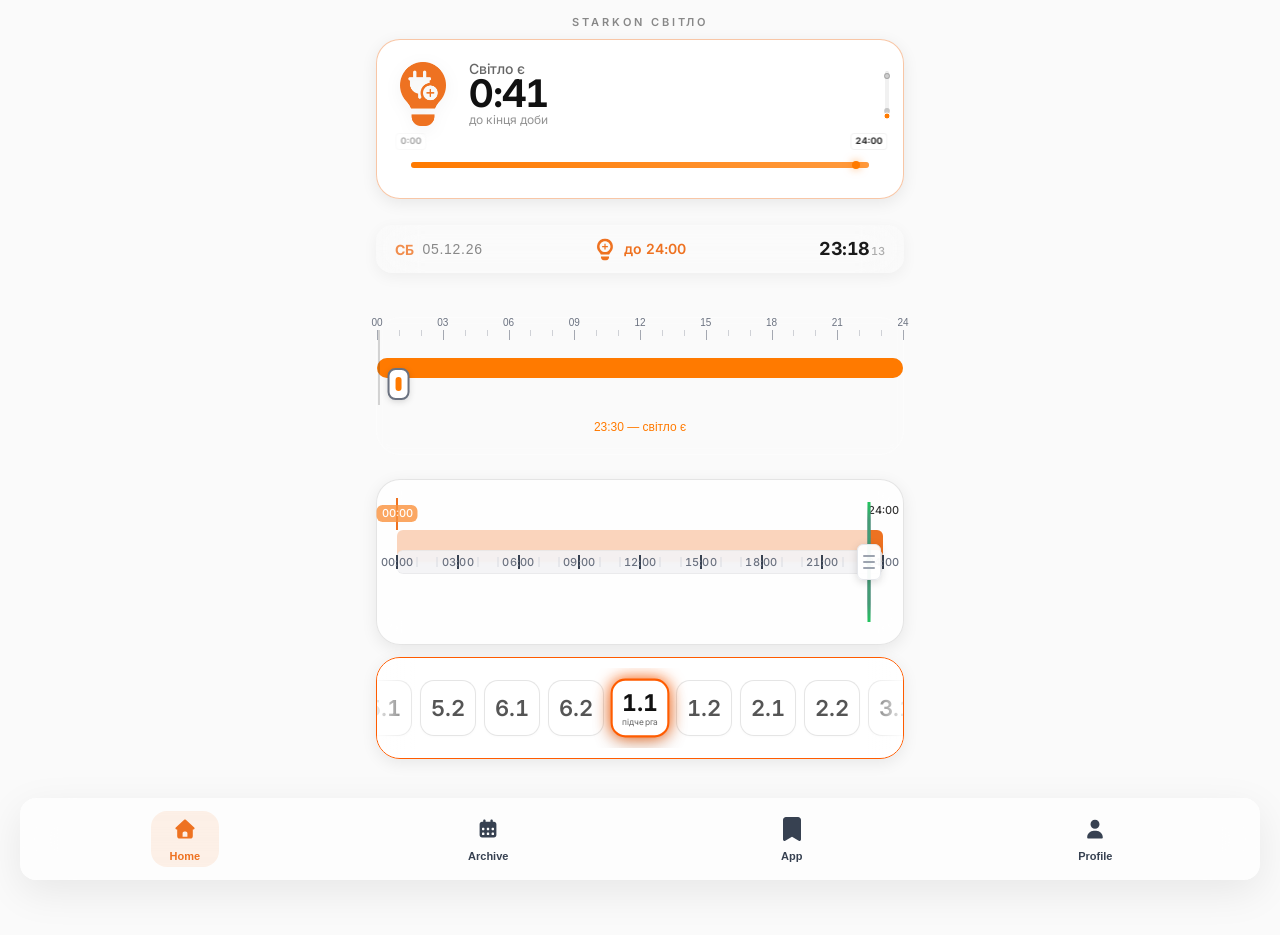
==== commit c9608b37: "новий блок часова шкала з повзунком" ====
--- a/pwa/index.html
+++ b/pwa/index.html
@@ -8,12 +8,14 @@
     <!-- Premium Typography: Inter for Apple-level UI -->
     <link rel="preconnect" href="https://fonts.googleapis.com">
     <link rel="preconnect" href="https://fonts.gstatic.com" crossorigin>
-    <link href="https://fonts.googleapis.com/css2?family=Inter:wght@400;500;600;700;800;900&family=Outfit:wght@400;600;800&display=swap" rel="stylesheet">
-    <link rel="stylesheet" href="style.css?v=4.3.3">
-    <link rel="stylesheet" href="css/home.css?v=4.3.3">
-    <link rel="stylesheet" href="css/tech-ui.css?v=4.3.3">
-    <link rel="stylesheet" href="css/selector.css?v=4.3.3">
-    <link rel="stylesheet" href="css/timeline-v2.css?v=4.3.3">
+    <link
+        href="https://fonts.googleapis.com/css2?family=Inter:wght@400;500;600;700;800;900&family=Outfit:wght@400;600;800&display=swap"
+        rel="stylesheet">
+    <link rel="stylesheet" href="style.css?v=4.3.4">
+    <link rel="stylesheet" href="css/home.css?v=4.3.4">
+    <link rel="stylesheet" href="css/tech-ui.css?v=4.3.4">
+    <link rel="stylesheet" href="css/selector.css?v=4.3.4">
+    <link rel="stylesheet" href="css/timeline-v2.css?v=4.3.4">
     <style>
         /* Inline fail-safe styles for v1.0.10 */
         .home-bottom-controls {
@@ -24,14 +26,18 @@
             width: 100% !important;
             gap: 12px !important;
         }
+
         .home-bottom-controls .scrubber-preview {
-            height: 52px !important; 
+            height: 52px !important;
             display: flex !important;
             align-items: center !important;
             margin: 0 !important;
             border-radius: 14px !important;
         }
-        .controls-spacer { flex: 1 !important; }
+
+        .controls-spacer {
+            flex: 1 !important;
+        }
     </style>
     <link rel="manifest" href="manifest.json">
     <meta name="theme-color" content="#D77727">
@@ -45,12 +51,14 @@
         <div class="loading-bulb-container">
             <svg width="240" height="240" viewBox="0 0 512 512" fill="none" xmlns="http://www.w3.org/2000/svg">
                 <!-- Static Background Path -->
-                <path d="M171.91 356H244.66V278.23C204.38 270.82 189.03 233.61 193.14 195.47C179.44 195.42 179.44 174.57 193.14 174.52H214.09V143.09C214.09 137.3 218.77 132.61 224.57 132.61C230.37 132.61 235.05 137.29 235.05 143.09V174.52H276.95V143.09C276.95 137.3 281.63 132.61 287.43 132.61C293.23 132.61 297.91 137.29 297.91 143.09V174.52H318.86C332.56 174.57 332.56 195.42 318.86 195.47C322.98 233.61 307.59 270.84 267.34 278.23V356H340.09C346.17 337.42 358.34 320.58 372.09 306.08C468.46 211.41 393.29 31.22 256.01 36C118.69 31.25 43.56 211.41 139.92 306.09C153.66 320.59 165.91 337.42 171.91 356ZM336 409.33C334.83 508.55 159.82 495.2 176 396H336V409.33Z" 
-                    stroke="rgba(255,255,255,0.08)" stroke-width="4" fill="none"/>
-                
+                <path
+                    d="M171.91 356H244.66V278.23C204.38 270.82 189.03 233.61 193.14 195.47C179.44 195.42 179.44 174.57 193.14 174.52H214.09V143.09C214.09 137.3 218.77 132.61 224.57 132.61C230.37 132.61 235.05 137.29 235.05 143.09V174.52H276.95V143.09C276.95 137.3 281.63 132.61 287.43 132.61C293.23 132.61 297.91 137.29 297.91 143.09V174.52H318.86C332.56 174.57 332.56 195.42 318.86 195.47C322.98 233.61 307.59 270.84 267.34 278.23V356H340.09C346.17 337.42 358.34 320.58 372.09 306.08C468.46 211.41 393.29 31.22 256.01 36C118.69 31.25 43.56 211.41 139.92 306.09C153.66 320.59 165.91 337.42 171.91 356ZM336 409.33C334.83 508.55 159.82 495.2 176 396H336V409.33Z"
+                    stroke="rgba(255,255,255,0.08)" stroke-width="4" fill="none" />
+
                 <!-- Animated Spark Path -->
-                <path id="loading-spark" d="M267.34 356H340.09C346.17 337.42 358.34 320.58 372.09 306.08C468.46 211.41 393.29 31.22 256.01 36C118.69 31.25 43.56 211.41 139.92 306.09C153.66 320.59 165.91 337.42 171.91 356H244.66V278.23C204.38 270.82 189.03 233.61 193.14 195.47C179.44 195.42 179.44 174.57 193.14 174.52H214.09V143.09C214.09 137.3 218.77 132.61 224.57 132.61C230.37 132.61 235.05 137.29 235.05 143.09V174.52H276.95V143.09C276.95 137.3 281.63 132.61 287.43 132.61C293.23 132.61 297.91 137.29 297.91 143.09V174.52H318.86C332.56 174.57 332.56 195.42 318.86 195.47C322.98 233.61 307.59 270.84 267.34 278.23V356" 
-                    stroke="white" stroke-width="6" stroke-linecap="round" stroke-linejoin="round" fill="none"/>
+                <path id="loading-spark"
+                    d="M267.34 356H340.09C346.17 337.42 358.34 320.58 372.09 306.08C468.46 211.41 393.29 31.22 256.01 36C118.69 31.25 43.56 211.41 139.92 306.09C153.66 320.59 165.91 337.42 171.91 356H244.66V278.23C204.38 270.82 189.03 233.61 193.14 195.47C179.44 195.42 179.44 174.57 193.14 174.52H214.09V143.09C214.09 137.3 218.77 132.61 224.57 132.61C230.37 132.61 235.05 137.29 235.05 143.09V174.52H276.95V143.09C276.95 137.3 281.63 132.61 287.43 132.61C293.23 132.61 297.91 137.29 297.91 143.09V174.52H318.86C332.56 174.57 332.56 195.42 318.86 195.47C322.98 233.61 307.59 270.84 267.34 278.23V356"
+                    stroke="white" stroke-width="6" stroke-linecap="round" stroke-linejoin="round" fill="none" />
             </svg>
         </div>
     </div>
@@ -79,14 +87,14 @@
                     <div class="hero-icon">
                         <img id="hero-icon-3d" src="assets/power_off.png" alt="Status Icon" data-status="on">
                     </div>
-                    
+
                     <!-- TEXT BLOCK -->
                     <div class="hero-text-block">
                         <div id="hero-title" class="hero-status">Світло є</div>
                         <div id="hero-countdown" class="hero-timer">0:00</div>
                         <div id="hero-subtitle" class="hero-context hero-context--active">завантаження...</div>
                     </div>
-                    
+
                     <!-- PROGRESS CAPSULE -->
                     <div class="hero-phase" id="hero-phase-capsule">
                         <div class="phase-track"></div>
@@ -96,7 +104,7 @@
                         <div class="phase-dot phase-current" id="hero-phase-current"></div>
                     </div>
 
-                    <!-- NEW: Horizontal 24h Mini-Graph -->
+                    <!-- Horizontal 24h Mini-Graph -->
                     <div class="hero-timeline-capsule" id="hero-timeline-v3">
                         <div class="hero-tl-bubbles" id="hero-tl-bubbles"></div>
                         <div class="hero-tl-track">
@@ -105,7 +113,7 @@
                         </div>
                     </div>
                 </div>
-                
+
                 <!-- Dynamic Dashboard Status Block (Pushed by Hero Redesign) -->
                 <div id="dynamic-info-block" class="dash-container status-off">
                     <!-- Left: Date Segment (Static) -->
@@ -127,6 +135,11 @@
                     </div>
                 </div>
 
+                <!-- NEW: Interactive Timeline Block (Svitlo Timeline) -->
+                <div id="interactive-timeline-block" class="interactive-timeline-container">
+                    <svitlo-timeline-block id="interactive-timeline-component" loading></svitlo-timeline-block>
+                </div>
+
                 <!-- MAIN INDUSTRIAL TIMELINE V2 -->
                 <div class="section-container" style="padding: 0 20px;">
                     <div id="main-timeline-v2" class="fade-in" style="animation-delay: 0.1s; position: relative;"></div>
@@ -134,7 +147,7 @@
 
                 <!-- Solid Bottom Area (Spaced for Subqueue Selector) -->
                 <div style="position: relative; width: 100%; margin-bottom: 48px;">
-                    
+
                     <!-- Subqueue Selector -->
                     <div id="subqueue-selector" style="position: relative;">
                     </div>
@@ -144,36 +157,55 @@
             </section>
 
         </main>
-        
+
         <!-- Push nav to bottom safely -->
 
         <nav class="glass-nav">
             <button class="nav-item active focus-ring" onclick="window.location.href='index.html'">
-                <span class="icon"><svg xmlns="http://www.w3.org/2000/svg" viewBox="0 0 640 640" width="24" height="24" fill="currentColor"><path d="M341.8 72.6C329.5 61.2 310.5 61.2 298.3 72.6L74.3 280.6C64.7 289.6 61.5 303.5 66.3 315.7C71.1 327.9 82.8 336 96 336L112 336L112 512C112 547.3 140.7 576 176 576L464 576C499.3 576 528 547.3 528 512L528 336L544 336C557.2 336 569 327.9 573.8 315.7C578.6 303.5 575.4 289.5 565.8 280.6L341.8 72.6zM304 384L336 384C362.5 384 384 405.5 384 432L384 528L256 528L256 432C256 405.5 277.5 384 304 384z"/></svg></span>
+                <span class="icon"><svg xmlns="http://www.w3.org/2000/svg" viewBox="0 0 640 640" width="24" height="24"
+                        fill="currentColor">
+                        <path
+                            d="M341.8 72.6C329.5 61.2 310.5 61.2 298.3 72.6L74.3 280.6C64.7 289.6 61.5 303.5 66.3 315.7C71.1 327.9 82.8 336 96 336L112 336L112 512C112 547.3 140.7 576 176 576L464 576C499.3 576 528 547.3 528 512L528 336L544 336C557.2 336 569 327.9 573.8 315.7C578.6 303.5 575.4 289.5 565.8 280.6L341.8 72.6zM304 384L336 384C362.5 384 384 405.5 384 432L384 528L256 528L256 432C256 405.5 277.5 384 304 384z" />
+                    </svg></span>
                 <span class="nav-text">Home</span>
             </button>
             <button class="nav-item  focus-ring" onclick="window.location.href='full_schedule.html'">
-                <span class="icon"><svg xmlns="http://www.w3.org/2000/svg" viewBox="0 0 640 640" width="24" height="24" fill="currentColor"><path d="M224 64C241.7 64 256 78.3 256 96L256 128L384 128L384 96C384 78.3 398.3 64 416 64C433.7 64 448 78.3 448 96L448 128L480 128C515.3 128 544 156.7 544 192L544 480C544 515.3 515.3 544 480 544L160 544C124.7 544 96 515.3 96 480L96 192C96 156.7 124.7 128 160 128L192 128L192 96C192 78.3 206.3 64 224 64zM160 304L160 336C160 344.8 167.2 352 176 352L208 352C216.8 352 224 344.8 224 336L224 304C224 295.2 216.8 288 208 288L176 288C167.2 288 160 295.2 160 304zM288 304L288 336C288 344.8 295.2 352 304 352L336 352C344.8 352 352 344.8 352 336L352 304C352 295.2 344.8 288 336 288L304 288C295.2 288 288 295.2 288 304zM432 288C423.2 288 416 295.2 416 304L416 336C416 344.8 423.2 352 432 352L464 352C472.8 352 480 344.8 480 336L480 304C480 295.2 472.8 288 464 288L432 288zM160 432L160 464C160 472.8 167.2 480 176 480L208 480C216.8 480 224 472.8 224 464L224 432C224 423.2 216.8 416 208 416L176 416C167.2 416 160 423.2 160 432zM304 416C295.2 416 288 423.2 288 432L288 464C288 472.8 295.2 480 304 480L336 480C344.8 480 352 472.8 352 464L352 432C352 423.2 344.8 416 336 416L304 416zM416 432L416 464C416 472.8 423.2 480 432 480L464 480C472.8 480 480 472.8 480 464L480 432C480 423.2 472.8 416 464 416L432 416C423.2 416 416 423.2 416 432z"/></svg></span>
+                <span class="icon"><svg xmlns="http://www.w3.org/2000/svg" viewBox="0 0 640 640" width="24" height="24"
+                        fill="currentColor">
+                        <path
+                            d="M224 64C241.7 64 256 78.3 256 96L256 128L384 128L384 96C384 78.3 398.3 64 416 64C433.7 64 448 78.3 448 96L448 128L480 128C515.3 128 544 156.7 544 192L544 480C544 515.3 515.3 544 480 544L160 544C124.7 544 96 515.3 96 480L96 192C96 156.7 124.7 128 160 128L192 128L192 96C192 78.3 206.3 64 224 64zM160 304L160 336C160 344.8 167.2 352 176 352L208 352C216.8 352 224 344.8 224 336L224 304C224 295.2 216.8 288 208 288L176 288C167.2 288 160 295.2 160 304zM288 304L288 336C288 344.8 295.2 352 304 352L336 352C344.8 352 352 344.8 352 336L352 304C352 295.2 344.8 288 336 288L304 288C295.2 288 288 295.2 288 304zM432 288C423.2 288 416 295.2 416 304L416 336C416 344.8 423.2 352 432 352L464 352C472.8 352 480 344.8 480 336L480 304C480 295.2 472.8 288 464 288L432 288zM160 432L160 464C160 472.8 167.2 480 176 480L208 480C216.8 480 224 472.8 224 464L224 432C224 423.2 216.8 416 208 416L176 416C167.2 416 160 423.2 160 432zM304 416C295.2 416 288 423.2 288 432L288 464C288 472.8 295.2 480 304 480L336 480C344.8 480 352 472.8 352 464L352 432C352 423.2 344.8 416 336 416L304 416zM416 432L416 464C416 472.8 423.2 480 432 480L464 480C472.8 480 480 472.8 480 464L480 432C480 423.2 472.8 416 464 416L432 416C423.2 416 416 423.2 416 432z" />
+                    </svg></span>
                 <span class="nav-text">Archive</span>
             </button>
             <button class="nav-item  focus-ring" onclick="window.location.href='apps.html'">
-                <span class="icon"><svg xmlns="http://www.w3.org/2000/svg" viewBox="0 0 384 512" width="18" height="24" fill="currentColor"><path d="M64 0C28.7 0 0 28.7 0 64L0 480c0 11.5 6.2 22.2 16.2 27.8s22.3 5.5 32.2-.4L192 421.3 335.5 507.4c9.9 5.9 22.2 6.1 32.2 .4S384 491.5 384 480l0-416c0-35.3-28.7-64-64-64L64 0z"/></svg></span>
+                <span class="icon"><svg xmlns="http://www.w3.org/2000/svg" viewBox="0 0 384 512" width="18" height="24"
+                        fill="currentColor">
+                        <path
+                            d="M64 0C28.7 0 0 28.7 0 64L0 480c0 11.5 6.2 22.2 16.2 27.8s22.3 5.5 32.2-.4L192 421.3 335.5 507.4c9.9 5.9 22.2 6.1 32.2 .4S384 491.5 384 480l0-416c0-35.3-28.7-64-64-64L64 0z" />
+                    </svg></span>
                 <span class="nav-text">App</span>
             </button>
             <button class="nav-item  focus-ring" onclick="window.location.href='cabinet.html'">
-                <span class="icon"><svg xmlns="http://www.w3.org/2000/svg" viewBox="0 0 640 640" width="24" height="24" fill="currentColor"><path d="M320 312C386.3 312 440 258.3 440 192C440 125.7 386.3 72 320 72C253.7 72 200 125.7 200 192C200 258.3 253.7 312 320 312zM290.3 368C191.8 368 112 447.8 112 546.3C112 562.7 125.3 576 141.7 576L498.3 576C514.7 576 528 562.7 528 546.3C528 447.8 448.2 368 349.7 368L290.3 368z"/></svg></span>
+                <span class="icon"><svg xmlns="http://www.w3.org/2000/svg" viewBox="0 0 640 640" width="24" height="24"
+                        fill="currentColor">
+                        <path
+                            d="M320 312C386.3 312 440 258.3 440 192C440 125.7 386.3 72 320 72C253.7 72 200 125.7 200 192C200 258.3 253.7 312 320 312zM290.3 368C191.8 368 112 447.8 112 546.3C112 562.7 125.3 576 141.7 576L498.3 576C514.7 576 528 562.7 528 546.3C528 447.8 448.2 368 349.7 368L290.3 368z" />
+                    </svg></span>
                 <span class="nav-text">Profile</span>
             </button>
         </nav>
     </div>
 
     <!-- Queue Picker Overlay -->
-    <div id="home-queue-picker-overlay" class="overlay" onclick="if(event.target===this) document.getElementById('home-queue-picker-overlay').classList.remove('active')">
+    <div id="home-queue-picker-overlay" class="overlay"
+        onclick="if(event.target===this) document.getElementById('home-queue-picker-overlay').classList.remove('active')">
         <div class="picker-container fade-in-up">
             <div class="picker-header" style="margin-bottom: 20px;">
                 <h2 class="picker-title">Оберіть підчергу</h2>
-                <div class="picker-close" onclick="document.getElementById('home-queue-picker-overlay').classList.remove('active')">
-                    <svg width="20" height="20" viewBox="0 0 24 24" fill="none" stroke="currentColor" stroke-width="3" stroke-linecap="round" stroke-linejoin="round">
+                <div class="picker-close"
+                    onclick="document.getElementById('home-queue-picker-overlay').classList.remove('active')">
+                    <svg width="20" height="20" viewBox="0 0 24 24" fill="none" stroke="currentColor" stroke-width="3"
+                        stroke-linecap="round" stroke-linejoin="round">
                         <line x1="18" y1="6" x2="6" y2="18"></line>
                         <line x1="6" y1="6" x2="18" y2="18"></line>
                     </svg>
@@ -190,8 +222,10 @@
         <div class="picker-container fade-in-up">
             <div class="picker-header">
                 <h2 class="picker-title">Легенда графіку</h2>
-                <div class="picker-close" onclick="document.getElementById('legend-overlay').classList.remove('active')">
-                    <svg width="20" height="20" viewBox="0 0 24 24" fill="none" stroke="currentColor" stroke-width="3" stroke-linecap="round" stroke-linejoin="round">
+                <div class="picker-close"
+                    onclick="document.getElementById('legend-overlay').classList.remove('active')">
+                    <svg width="20" height="20" viewBox="0 0 24 24" fill="none" stroke="currentColor" stroke-width="3"
+                        stroke-linecap="round" stroke-linejoin="round">
                         <line x1="18" y1="6" x2="6" y2="18"></line>
                         <line x1="6" y1="6" x2="18" y2="18"></line>
                     </svg>
@@ -216,6 +250,8 @@
         </div>
     </div>
 
+    <!-- Svitlo Timeline Block Web Component -->
+    <script src="js/modules/svitlo-timeline-block.js"></script>
 
     <script src="js/pages/home-tablo.js?v=1.0.0"></script>
     <script src="js/tech-ui.js"></script>
--- a/pwa/css/tech-ui.css
+++ b/pwa/css/tech-ui.css
@@ -7,7 +7,7 @@
   --dark-bg: #0B0B0C;
   --dark-card: #1C1C1E;
   --orange-bg: #F97316;
-  
+
   /* NEW Design Tokens for Hero Redesign */
   --hero-bg: rgba(255, 255, 255, 0.92);
   --hero-text-primary: #111111;
@@ -30,11 +30,11 @@
 }
 
 /* Scope the font ban strictly to the Hero section (Industrial Rule 7.4) */
-#smart-hero, 
+#smart-hero,
 #smart-hero * {
-    font-family: var(--font-family-hero) !important;
-    -webkit-text-stroke: 0 !important;
-    text-shadow: none !important;
+  font-family: var(--font-family-hero) !important;
+  -webkit-text-stroke: 0 !important;
+  text-shadow: none !important;
 }
 
 .tech-ui-font {
@@ -42,19 +42,26 @@
 }
 
 /* Base Card Style (Discreet Industrial) - Compact 26px Height */
-.clock-card, .date-card, .status-card {
+.clock-card,
+.date-card,
+.status-card {
   position: absolute;
-  top: 6px; /* Offset for compact 49px layer height */
+  top: 6px;
+  /* Offset for compact 49px layer height */
   display: inline-flex;
-  border-radius: 8px; /* Slightly tighter radius for smaller height */
-  padding: 4px 10px;  /* Vertical padding reduced for 26px target */
+  border-radius: 8px;
+  /* Slightly tighter radius for smaller height */
+  padding: 4px 10px;
+  /* Vertical padding reduced for 26px target */
   backdrop-filter: blur(12px);
   -webkit-backdrop-filter: blur(12px);
   border: 1px solid transparent;
-  transition: none; /* INSTANT switching as requested */
+  transition: none;
+  /* INSTANT switching as requested */
   z-index: 10;
   align-items: center;
-  height: 26px; /* Explicit height to ensure uniformity */
+  height: 26px;
+  /* Explicit height to ensure uniformity */
   box-sizing: border-box;
 }
 
@@ -67,7 +74,8 @@
 }
 
 /* Themes per TZ */
-.clock-card.light, .date-card.light {
+.clock-card.light,
+.date-card.light {
   background: var(--glass-light);
   border-color: var(--glass-border-light);
 }
@@ -83,7 +91,8 @@
   border-color: var(--glass-border-milky);
 }
 
-.status-card.light, .status-card.dark {
+.status-card.light,
+.status-card.dark {
   background: transparent !important;
   border: none !important;
 }
@@ -96,7 +105,8 @@
 }
 
 .clock-text {
-  font-size: 16px; /* Compact size */
+  font-size: 16px;
+  /* Compact size */
   font-weight: 600;
   letter-spacing: 0.04em;
   line-height: 1;
@@ -111,26 +121,33 @@
 }
 
 @keyframes tech-blink {
-  50% { opacity: 0; }
+  50% {
+    opacity: 0;
+  }
 }
 
 .clock-text .seconds {
-  font-size: 1em; /* Same size as hours/mins */
+  font-size: 1em;
+  /* Same size as hours/mins */
   font-weight: 400;
   color: var(--green-primary);
-  opacity: 0.3; /* Paler/dimmed as requested */
+  opacity: 0.3;
+  /* Paler/dimmed as requested */
   margin-left: 2px;
 }
 
 .date-card {
   left: 20px;
-  flex-direction: row; /* Single line */
+  flex-direction: row;
+  /* Single line */
   align-items: center;
-  gap: 6px; /* Harmonized distance as requested */
+  gap: 6px;
+  /* Harmonized distance as requested */
 }
 
 .date-main {
-  font-size: 14px; /* Compact size */
+  font-size: 14px;
+  /* Compact size */
   font-weight: 500;
   letter-spacing: 0.05em;
   white-space: nowrap;
@@ -140,7 +157,8 @@
   font-size: 14px;
   font-weight: 700;
   letter-spacing: 0.05em;
-  color: #ee7221 !important; /* Industrial Orange */
+  color: #ee7221 !important;
+  /* Industrial Orange */
   text-transform: uppercase;
   display: flex;
   align-items: center;
@@ -148,12 +166,27 @@
 }
 
 /* Variant Specific Date Colors */
-.date-card.light .date-main { color: var(--gray-200); }
-.date-card.dark .date-main { color: #000; } /* Pure black for maximum contrast on milky glass */
+.date-card.light .date-main {
+  color: var(--gray-200);
+}
+
+.date-card.dark .date-main {
+  color: #000;
+}
+
+/* Pure black for maximum contrast on milky glass */
 
 /* Day text colors for high contrast */
-.date-day { color: #ee7221 !important; } /* Default: Industrial Orange */
-.date-card.dark .date-day { color: #ee7221 !important; } /* Unified: same Industrial Orange as on dark BG */
+.date-day {
+  color: #ee7221 !important;
+}
+
+/* Default: Industrial Orange */
+.date-card.dark .date-day {
+  color: #ee7221 !important;
+}
+
+/* Unified: same Industrial Orange as on dark BG */
 
 /* Status Card (Centerpiece) */
 .status-card {
@@ -185,22 +218,51 @@
   font-weight: 400 !important;
 }
 
-.status-card.light .status-text { color: #fff; }
-.status-card.dark .status-text { color: #fff; }
+.status-card.light .status-text {
+  color: #fff;
+}
+
+.status-card.dark .status-text {
+  color: #fff;
+}
 
 /* Responsive (Discreet bases) */
 @media (max-width: 480px) {
-  .clock-text { font-size: 28px; }
-  .date-main { font-size: 16px; }
-  .date-day { font-size: 12px; }
-  .clock-card, .date-card { padding: 6px 10px; }
+  .clock-text {
+    font-size: 28px;
+  }
+
+  .date-main {
+    font-size: 16px;
+  }
+
+  .date-day {
+    font-size: 12px;
+  }
+
+  .clock-card,
+  .date-card {
+    padding: 6px 10px;
+  }
 }
 
 @media (max-width: 320px) {
-  .clock-text { font-size: 22px; }
-  .date-main { font-size: 14px; }
-  .date-day { display: none; }
-  .clock-card, .date-card { padding: 4px 8px; }
+  .clock-text {
+    font-size: 22px;
+  }
+
+  .date-main {
+    font-size: 14px;
+  }
+
+  .date-day {
+    display: none;
+  }
+
+  .clock-card,
+  .date-card {
+    padding: 4px 8px;
+  }
 }
 
 /* ==========================================================================
@@ -210,13 +272,18 @@
 
 .hero-card {
   display: grid !important;
-  grid-template-columns: auto 1fr auto !important; /* 3 columns for Top Row content */
-  grid-template-rows: 1fr auto !important; /* Row 1: Content components, Row 2: Horizontal Graph Area */
+  grid-template-columns: auto 1fr auto !important;
+  /* 3 columns for Top Row content */
+  grid-template-rows: 1fr auto !important;
+  /* Row 1: Content components, Row 2: Horizontal Graph Area */
   align-items: center !important;
   column-gap: 12px !important;
-  row-gap: 2px !important; /* Minimized gap to bring bubbles closer to graph */
-  padding: 16px 14px 18px !important; /* Increased bottom padding to 18px for better "foundation" */
-  height: 160px !important; /* Increased from 140px for better vertical balance with wide graph */
+  row-gap: 2px !important;
+  /* Minimized gap to bring bubbles closer to graph */
+  padding: 16px 14px 18px !important;
+  /* Increased bottom padding to 18px for better "foundation" */
+  height: 160px !important;
+  /* Increased from 140px for better vertical balance with wide graph */
 
   border-radius: var(--hero-radius) !important;
   background: var(--hero-bg) !important;
@@ -227,7 +294,7 @@
   -webkit-font-smoothing: antialiased !important;
 
   transform: translateY(-2px) !important;
-  margin: 0 20px !important; 
+  margin: 0 20px !important;
   transition: all 0.3s ease !important;
   box-sizing: border-box !important;
 }
@@ -253,13 +320,15 @@
   align-items: center !important;
   justify-content: center !important;
   margin-right: 2px !important;
+  grid-column: 1 !important;
+  grid-row: 1 !important;
 }
 
 .hero-icon img {
   width: 64px !important;
   height: 64px !important;
   object-fit: contain !important;
-  filter: drop-shadow(0 4px 8px rgba(0,0,0,0.05)) !important;
+  filter: drop-shadow(0 4px 8px rgba(0, 0, 0, 0.05)) !important;
 }
 
 .hero-text-block {
@@ -267,6 +336,8 @@
   flex-direction: column !important;
   justify-content: center !important;
   align-items: flex-start !important;
+  grid-column: 2 !important;
+  grid-row: 1 !important;
 }
 
 .hero-status {
@@ -299,15 +370,22 @@
   opacity: 0.7 !important;
 }
 
-.hero-context--active  { color: var(--hero-text-secondary) !important; }
-.hero-context--passive { color: var(--hero-text-dim) !important; }
+.hero-context--active {
+  color: var(--hero-text-secondary) !important;
+}
+
+.hero-context--passive {
+  color: var(--hero-text-dim) !important;
+}
 
 /* 7. PROGRESS CAPSULE */
 .hero-phase {
   position: relative !important;
   width: 4px !important;
-  height: 60% !important; 
+  height: 60% !important;
   align-self: center !important;
+  grid-column: 3 !important;
+  grid-row: 1 !important;
 }
 
 .phase-track {
@@ -317,7 +395,7 @@
   background: rgba(0, 0, 0, 0.08) !important;
   border-radius: 4px !important;
   opacity: 0.7 !important;
-  box-shadow: inset 0 1px 1px rgba(0,0,0,0.08), inset 0 -1px 1px rgba(0,0,0,0.04) !important;
+  box-shadow: inset 0 1px 1px rgba(0, 0, 0, 0.08), inset 0 -1px 1px rgba(0, 0, 0, 0.04) !important;
 }
 
 .phase-fill {
@@ -333,6 +411,7 @@
 .hero-card.status-on .phase-fill {
   background: var(--accent-on) !important;
 }
+
 .hero-card.status-off .phase-fill {
   background: var(--accent-off) !important;
 }
@@ -355,7 +434,7 @@
 .phase-end {
   top: 2px !important;
   border: 1.5px solid rgba(0, 0, 0, 0.2) !important;
-  background: rgba(0,0,0,0.15) !important;
+  background: rgba(0, 0, 0, 0.15) !important;
   box-sizing: border-box !important;
 }
 
@@ -389,10 +468,13 @@
 }
 
 @keyframes pulse-phase {
-  0%, 100% {
+
+  0%,
+  100% {
     transform: translateX(-50%) scale(1);
     opacity: 0.95;
   }
+
   50% {
     transform: translateX(-50%) scale(1.08);
     opacity: 1;
@@ -401,29 +483,54 @@
 
 /* 8. HORIZONTAL MINI-GRAPH (24H CAPSULE) */
 .hero-timeline-capsule {
-  grid-column: 1 / span 3 !important; /* Stretch across all columns */
+  grid-column: 1 / span 3 !important;
+  /* Stretch across all columns */
   grid-row: 2 !important;
   display: flex !important;
   flex-direction: column !important;
   width: 100% !important;
   margin-top: 4px !important;
   position: relative !important;
-  padding: 0 5px 12px 5px !important; /* Balanced vertical space: top (bubbles) vs bottom */
+  padding: 0 20px 12px 20px !important;
+  /* Restored 20px to match Main Timeline precisely */
   box-sizing: border-box !important;
+}
+
+/* NEW: Interactive Timeline Block Container */
+.interactive-timeline-container {
+  width: calc(100% - 40px) !important;
+  margin: 8px 20px 12px 20px !important;
+  padding: 0 !important;
+  background: rgba(255, 255, 255, 0.15) !important;
+  backdrop-filter: blur(6px) !important;
+  -webkit-backdrop-filter: blur(6px) !important;
+  border-radius: var(--hero-radius) !important;
+  border: 1px solid rgba(255, 255, 255, 0.25) !important;
+  box-sizing: border-box !important;
+  overflow: visible !important;
+  display: block !important;
+  min-height: 105px !important;
+}
+
+.interactive-timeline-container svitlo-timeline-block {
+  width: 100% !important;
+  padding: 0 !important;
 }
 
 /* Bubbles Container */
 .hero-tl-bubbles {
   position: relative !important;
   height: 20px !important;
-  width: 100% !important; /* Spans exactly the padding-to-padding width */
+  width: 100% !important;
+  /* Spans exactly the padding-to-padding width */
   margin: 0 auto 5px !important;
 }
 
 /* Individual Time Bubble */
 .hero-tl-bubble {
   position: absolute !important;
-  top: -4px !important; /* Slightly adjusted for better alignment with new height */
+  top: -4px !important;
+  /* Slightly adjusted for better alignment with new height */
   transform: translateX(-50%) !important;
   background: rgba(255, 255, 255, 0.45) !important;
   backdrop-filter: blur(4px) !important;
@@ -452,11 +559,12 @@
 .hero-tl-track {
   position: relative !important;
   height: 6px !important;
-  width: 100% !important; /* Spans across entire 20px-padded corridor */
+  width: 100% !important;
+  /* Spans across entire 20px-padded corridor */
   background: rgba(0, 0, 0, 0.08) !important;
   border-radius: 3px !important;
   overflow: visible !important;
-  box-shadow: inset 0 1px 1px rgba(0,0,0,0.1) !important;
+  box-shadow: inset 0 1px 1px rgba(0, 0, 0, 0.1) !important;
 }
 
 .hero-tl-segments {
@@ -471,8 +579,13 @@
   height: 100% !important;
 }
 
-.hero-tl-segment.on { background: var(--accent-on) !important; }
-.hero-tl-segment.off { background: var(--accent-off) !important; }
+.hero-tl-segment.on {
+  background: var(--accent-on) !important;
+}
+
+.hero-tl-segment.off {
+  background: var(--accent-off) !important;
+}
 
 /* The Floating Pointer (Synchronized with scrubber) */
 .hero-tl-pointer {
@@ -488,30 +601,40 @@
   transition: left 0.1s linear !important;
 }
 
-.status-on .hero-tl-pointer { background: #FF7A00 !important; box-shadow: 0 0 8px rgba(255, 122, 0, 0.6) !important; }
-.status-off .hero-tl-pointer { background: #9AA0A6 !important; box-shadow: 0 0 8px rgba(154, 160, 166, 0.6) !important; }
+.status-on .hero-tl-pointer {
+  background: #FF7A00 !important;
+  box-shadow: 0 0 8px rgba(255, 122, 0, 0.6) !important;
+}
+
+.status-off .hero-tl-pointer {
+  background: #9AA0A6 !important;
+  box-shadow: 0 0 8px rgba(154, 160, 166, 0.6) !important;
+}
 
 /* --- NEW Dashboard Tablo Redesign (v4.0) --- */
 
 .dash-container {
   display: flex !important;
-  justify-content: space-between !important; /* Forces items to edges */
+  justify-content: space-between !important;
+  /* Forces items to edges */
   align-items: center !important;
-  margin: 12px 20px 24px !important; /* Restored original healthy margins */
+  margin: 12px 20px 24px !important;
+  /* Restored original healthy margins */
   padding: 10px 18px !important;
   background: rgba(255, 255, 255, 0.05) !important;
   border-radius: 16px !important;
-  
+
   /* High-end Glassmorphism */
   backdrop-filter: blur(20px) !important;
   -webkit-backdrop-filter: blur(20px) !important;
   border: 1px solid rgba(255, 255, 255, 0.08) !important;
-  box-shadow: 
+  box-shadow:
     inset 0 1px 1px rgba(255, 255, 255, 0.1),
     0 4px 15px rgba(0, 0, 0, 0.05) !important;
-  
+
   transition: all 0.4s cubic-bezier(0.16, 1, 0.3, 1) !important;
-  height: 48px !important; /* Increased from 44px */
+  height: 48px !important;
+  /* Increased from 44px */
   box-sizing: border-box !important;
   position: relative !important;
   z-index: 5 !important;
@@ -519,23 +642,35 @@
 
 .dash-segment {
   display: flex !important;
-  align-items: center !important; /* Perfect vertical centering */
+  align-items: center !important;
+  /* Perfect vertical centering */
   gap: 8px !important;
   flex: 1 !important;
-  line-height: 1 !important; /* Prevents text shifting */
+  line-height: 1 !important;
+  /* Prevents text shifting */
 }
 
 /* Specific alignments */
-.dash-date { justify-content: flex-start !important; }
-.dash-status { justify-content: center !important; }
-.dash-clock { justify-content: flex-end !important; }
+.dash-date {
+  justify-content: flex-start !important;
+}
+
+.dash-status {
+  justify-content: center !important;
+}
+
+.dash-clock {
+  justify-content: flex-end !important;
+}
 
 /* Date Styling */
 .dash-date {
   font-family: 'Inter', sans-serif !important;
 }
+
 .dash-day {
-  font-size: 14px !important; /* Increased from 13px */
+  font-size: 14px !important;
+  /* Increased from 13px */
   font-weight: 700 !important;
   letter-spacing: 0.02em !important;
   text-transform: uppercase !important;
@@ -544,8 +679,10 @@
   display: flex !important;
   align-items: center !important;
 }
+
 .dash-date-num {
-  font-size: 14px !important; /* Increased from 13px */
+  font-size: 14px !important;
+  /* Increased from 13px */
   font-weight: 500 !important;
   color: #888 !important;
   letter-spacing: 0.05em !important;
@@ -560,18 +697,22 @@
   align-items: center !important;
   justify-content: center !important;
 }
+
 .dash-status-svg {
   width: 100% !important;
   height: 100% !important;
   transition: transform 0.3s ease !important;
-  transform: translateY(0.5px) !important; /* Optical adjustment for circle center */
-}
+  transform: translateY(0.5px) !important;
+  /* Optical adjustment for circle center */
+}
+
 .dash-status:active .dash-status-svg {
   transform: translateY(0.5px) scale(0.9) !important;
 }
 
 .dash-status-time {
-  font-size: 14px !important; /* Increased from 13px */
+  font-size: 14px !important;
+  /* Increased from 13px */
   font-weight: 600 !important;
   letter-spacing: -0.1px !important;
   transition: color 0.4s ease !important;
@@ -583,17 +724,22 @@
   font-variant-numeric: tabular-nums !important;
   color: #1a1a1a !important;
   display: flex !important;
-  align-items: baseline !important; /* Align HH:MM and SEC on one floor */
+  align-items: baseline !important;
+  /* Align HH:MM and SEC on one floor */
   gap: 1px !important;
 }
+
 #tablo-real-time {
-  font-size: 18px !important; /* Increased from 16px */
+  font-size: 18px !important;
+  /* Increased from 16px */
   font-weight: 700 !important;
   letter-spacing: -0.5px !important;
   line-height: 1 !important;
 }
+
 .dash-clock-sec {
-  font-size: 11px !important; /* Increased from 10px */
+  font-size: 11px !important;
+  /* Increased from 10px */
   font-weight: 500 !important;
   opacity: 0.35 !important;
   line-height: 1 !important;
@@ -616,6 +762,7 @@
 .dash-container.status-on .dash-status-svg {
   stroke: #ee7221 !important;
 }
+
 .dash-container.status-off .dash-status-circle,
 .dash-container.status-off .dash-status-svg {
   stroke: #64748b !important;
@@ -625,12 +772,13 @@
 
 /* --- MOBILE OPTIMIZATION (v4.1.2) --- */
 @media (max-width: 380px) {
+
   /* Hero Card Adjustments */
   .hero-card {
     height: 154px !important;
     padding: 12px 10px 14px !important;
   }
-  
+
   .hero-timer {
     font-size: 42px !important;
   }
@@ -645,7 +793,7 @@
   .dash-date-num {
     font-size: 11px !important;
   }
-  
+
   .dash-status-time,
   #tablo-real-time {
     font-size: 16px !important;
@@ -659,4 +807,4 @@
     width: 22px !important;
     height: 22px !important;
   }
-}
+}
--- a/pwa/css/timeline-v2.css
+++ b/pwa/css/timeline-v2.css
@@ -19,7 +19,7 @@
 .tl-v2-container {
   background: rgba(255, 255, 255, 0.8);
   border-radius: 24px;
-  padding: 12px 5px; /* Unified with Hero timeline for vertical alignment */
+  padding: 12px 20px; /* Restored 20px Unified with Hero timeline */
   border: 1px solid rgba(0, 0, 0, 0.1); 
   backdrop-filter: blur(12px);
   -webkit-backdrop-filter: blur(12px);
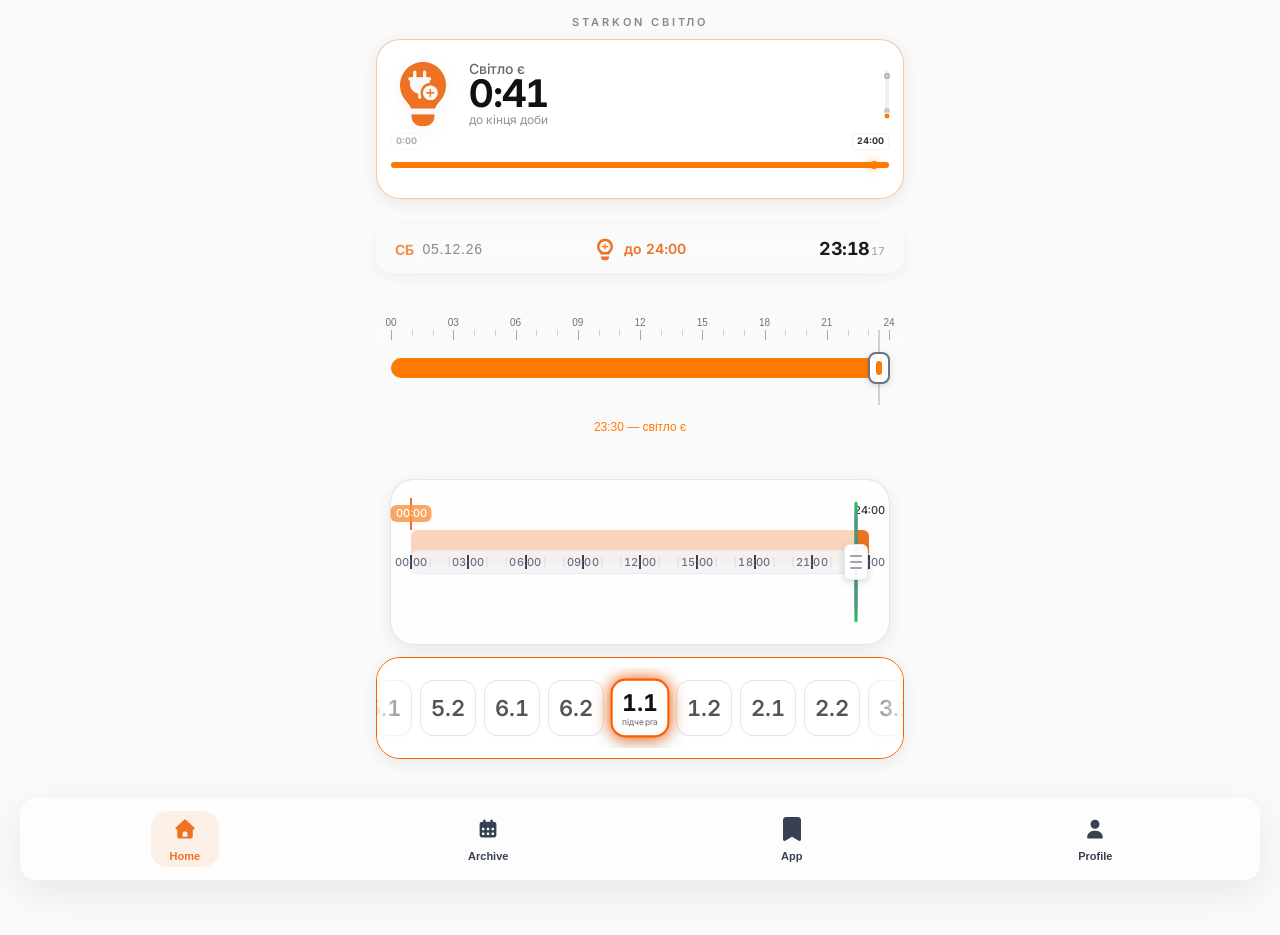
==== commit 4a1bf016: "Redesign Hero timeline: 48 sectors, no gradients, pixel-perfect alignment and pointer sync" ====
--- a/pwa/index.html
+++ b/pwa/index.html
@@ -141,7 +141,7 @@
                 </div>
 
                 <!-- MAIN INDUSTRIAL TIMELINE V2 -->
-                <div class="section-container" style="padding: 0 20px;">
+                <div class="section-container" style="padding: 0 34px;">
                     <div id="main-timeline-v2" class="fade-in" style="animation-delay: 0.1s; position: relative;"></div>
                 </div>
 
--- a/pwa/css/tech-ui.css
+++ b/pwa/css/tech-ui.css
@@ -13,8 +13,8 @@
   --hero-text-primary: #111111;
   --hero-text-secondary: #666666;
   --hero-text-dim: #888888;
-  --accent-on: linear-gradient(90deg, #FF7A00, #FF9A3D);
-  --accent-off: linear-gradient(90deg, #9AA0A6, #C2C5CA);
+  --accent-on: #FF7A00;
+  --accent-off: #9AA0A6;
   --color-track: rgba(0, 0, 0, 0.08);
   --hero-radius: 24px;
   --font-family-hero: 'Inter', -apple-system, BlinkMacSystemFont, sans-serif;
@@ -491,8 +491,8 @@
   width: 100% !important;
   margin-top: 4px !important;
   position: relative !important;
-  padding: 0 20px 12px 20px !important;
-  /* Restored 20px to match Main Timeline precisely */
+  padding: 0 0 12px 0 !important;
+  /* Removed 20px padding to align with Hero icon/text and match lower graph visual flow */
   box-sizing: border-box !important;
 }
 
@@ -546,6 +546,16 @@
   white-space: nowrap !important;
 }
 
+.hero-tl-bubble.start {
+  transform: none !important;
+  left: 0 !important;
+}
+
+.hero-tl-bubble.end {
+  transform: translateX(-100%) !important;
+  left: 100% !important;
+}
+
 /* Remove vertical tick to achieve cleaner centered look */
 .hero-tl-bubble::after {
   display: none !important;
@@ -562,7 +572,7 @@
   width: 100% !important;
   /* Spans across entire 20px-padded corridor */
   background: rgba(0, 0, 0, 0.08) !important;
-  border-radius: 3px !important;
+  border-radius: 4px !important;
   overflow: visible !important;
   box-shadow: inset 0 1px 1px rgba(0, 0, 0, 0.1) !important;
 }
@@ -570,13 +580,16 @@
 .hero-tl-segments {
   position: absolute !important;
   inset: 0 !important;
-  display: flex !important;
-  border-radius: 3px !important;
+  border-radius: 4px !important;
   overflow: hidden !important;
+  /* Ensuring no gaps between 48 flex items */
+  gap: 0 !important;
 }
 
 .hero-tl-segment {
   height: 100% !important;
+  flex: 1 !important;
+  /* Solid continuous tube with 48 sectors */
 }
 
 .hero-tl-segment.on {
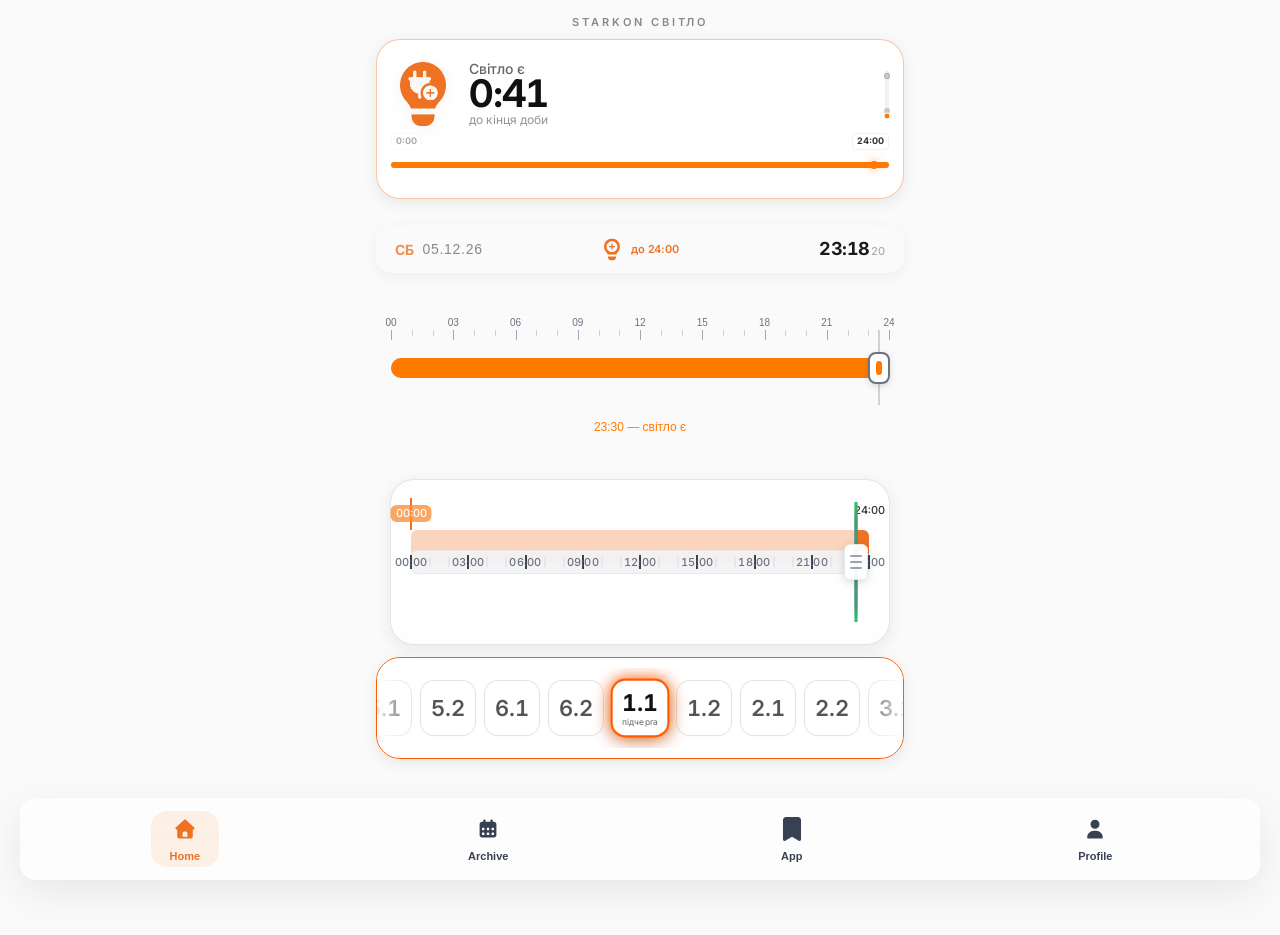
==== commit 00bf393d: "Implement Premium Hierarchy (Variant 3) for status text: secondary 'до' label and prominent time val" ====
--- a/pwa/index.html
+++ b/pwa/index.html
@@ -125,7 +125,10 @@
                     <!-- Center: Status Segment (Interactive) -->
                     <div id="dash-segment-status" class="dash-segment dash-status">
                         <div id="capsule-status-container" class="dash-status-icon-box"></div>
-                        <span id="capsule-status-text" class="dash-status-time">до&thinsp;00:00</span>
+                        <span id="capsule-status-text" class="dash-status-time">
+                            <span class="dash-status-label">до</span>
+                            <span class="dash-status-value">00:00</span>
+                        </span>
                     </div>
 
                     <!-- Right: Clock Segment (Interactive) -->
--- a/pwa/css/tech-ui.css
+++ b/pwa/css/tech-ui.css
@@ -724,11 +724,23 @@
 }
 
 .dash-status-time {
-  font-size: 14px !important;
-  /* Increased from 13px */
+  display: flex !important;
+  align-items: baseline !important;
+  gap: 4px !important;
+  transition: color 0.4s ease !important;
+}
+
+.dash-status-label {
+  font-size: 11px !important;
+  font-weight: 400 !important;
+  opacity: 0.7 !important;
+  text-transform: lowercase !important;
+}
+
+.dash-status-value {
+  font-size: 13px !important;
   font-weight: 600 !important;
   letter-spacing: -0.1px !important;
-  transition: color 0.4s ease !important;
 }
 
 /* Clock Styling */
@@ -807,7 +819,17 @@
     font-size: 11px !important;
   }
 
-  .dash-status-time,
+  .dash-status-time {
+    display: flex !important;
+    align-items: baseline !important;
+    gap: 3px !important;
+  }
+
+  .dash-status-label {
+    font-size: 10px !important;
+  }
+
+  .dash-status-value,
   #tablo-real-time {
     font-size: 16px !important;
   }
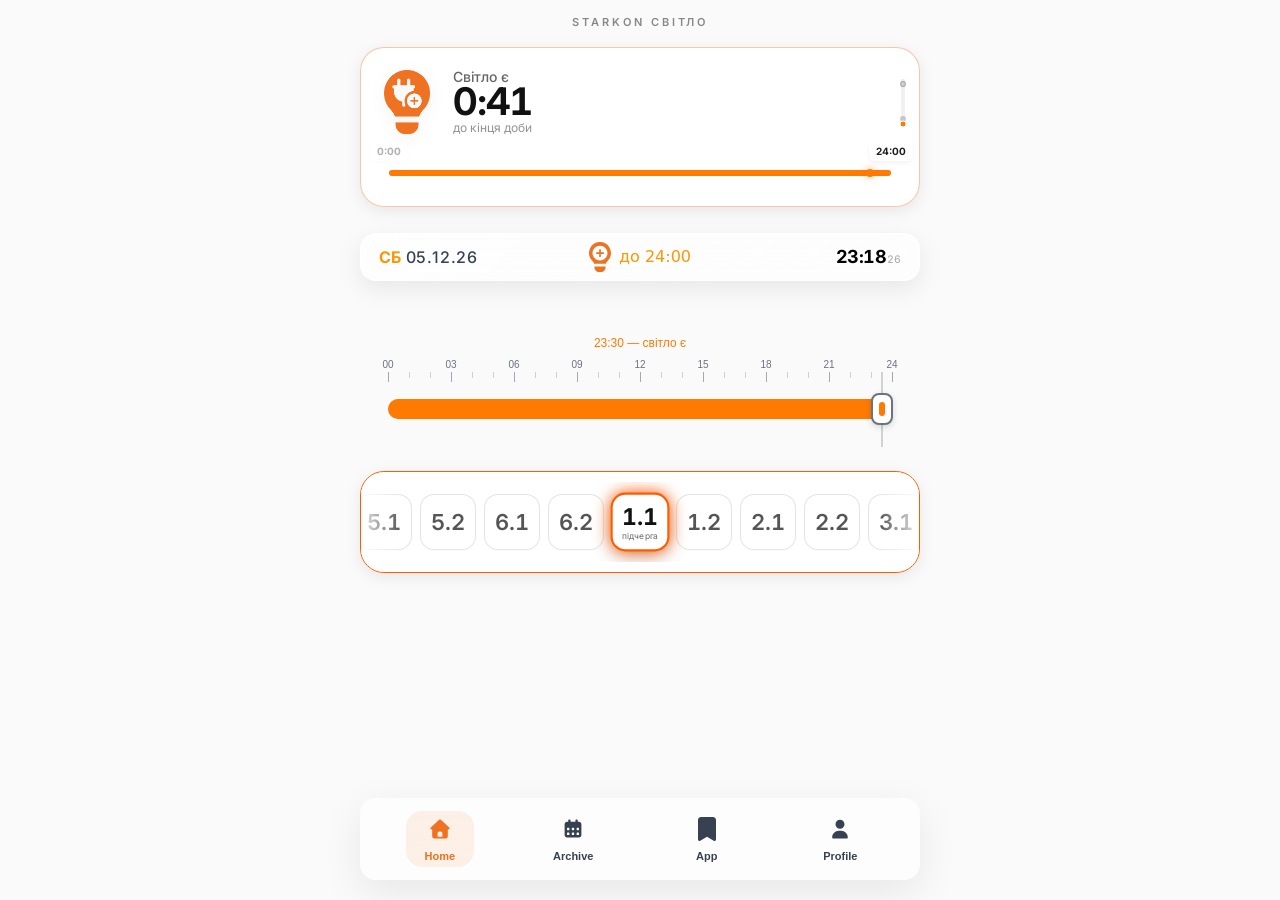
==== commit 0715cf98: "UI: moved timeline status to top, added new assets and synchronized dashboard" ====
--- a/pwa/index.html
+++ b/pwa/index.html
@@ -11,11 +11,10 @@
     <link
         href="https://fonts.googleapis.com/css2?family=Inter:wght@400;500;600;700;800;900&family=Outfit:wght@400;600;800&display=swap"
         rel="stylesheet">
-    <link rel="stylesheet" href="style.css?v=4.3.4">
-    <link rel="stylesheet" href="css/home.css?v=4.3.4">
-    <link rel="stylesheet" href="css/tech-ui.css?v=4.3.4">
-    <link rel="stylesheet" href="css/selector.css?v=4.3.4">
-    <link rel="stylesheet" href="css/timeline-v2.css?v=4.3.4">
+    <link rel="stylesheet" href="style.css?v=4.3.5">
+    <link rel="stylesheet" href="css/home.css?v=4.3.5">
+    <link rel="stylesheet" href="css/tech-ui.css?v=4.3.5">
+    <link rel="stylesheet" href="css/selector.css?v=4.3.5">
     <style>
         /* Inline fail-safe styles for v1.0.10 */
         .home-bottom-controls {
@@ -138,14 +137,10 @@
                     </div>
                 </div>
 
-                <!-- NEW: Interactive Timeline Block (Svitlo Timeline) -->
-                <div id="interactive-timeline-block" class="interactive-timeline-container">
+
+                <!-- MODERN INTERACTIVE TIMELINE (48 SECTORS) -->
+                <div class="section-container" style="padding: 0 34px;">
                     <svitlo-timeline-block id="interactive-timeline-component" loading></svitlo-timeline-block>
-                </div>
-
-                <!-- MAIN INDUSTRIAL TIMELINE V2 -->
-                <div class="section-container" style="padding: 0 34px;">
-                    <div id="main-timeline-v2" class="fade-in" style="animation-delay: 0.1s; position: relative;"></div>
                 </div>
 
                 <!-- Solid Bottom Area (Spaced for Subqueue Selector) -->
@@ -252,13 +247,10 @@
             </div>
         </div>
     </div>
-
-    <!-- Svitlo Timeline Block Web Component -->
     <script src="js/modules/svitlo-timeline-block.js"></script>
-
     <script src="js/pages/home-tablo.js?v=1.0.0"></script>
     <script src="js/tech-ui.js"></script>
-    <script type="module" src="js/pages/home.js?v=1.0.11"></script>
+    <script src="js/pages/home.js?v=4.3.5" type="module"></script>
     <script>
         if ('serviceWorker' in navigator) {
             window.addEventListener('load', () => {
@@ -268,6 +260,25 @@
             });
         }
     </script>
+    <!-- SVG Filters for Advanced UI Effects -->
+    <svg style="position: absolute; width: 0; height: 0; pointer-events: none;" aria-hidden="true" focusable="false">
+      <defs>
+        <filter id="bloom-glow" x="-50%" y="-50%" width="200%" height="200%">
+          <feGaussianBlur in="SourceGraphic" stdDeviation="1.2" result="blur" />
+
+          <feColorMatrix in="blur" type="matrix" values="
+            1 0 0 0 0
+            0 1 0 0 0
+            0 0 1 0 0
+            0 0 0 1.5 0" result="glow" />
+          <feMerge>
+            <feMergeNode in="glow" />
+            <feMergeNode in="SourceGraphic" />
+          </feMerge>
+        </filter>
+      </defs>
+    </svg>
 </body>
 
+
 </html>
--- a/pwa/style.css
+++ b/pwa/style.css
@@ -80,7 +80,8 @@
 .content-area {
     max-width: 600px;
     margin: 0 auto;
-    padding: 16px 16px 0 16px; /* Increased padding to clear system bars */
+    padding: 16px 0 0 0; /* Horizontal padding removed to unify with 20px blocks margin */
+
     display: flex;
     flex-direction: column;
     gap: 12px; /* Denser gap between main blocks */
@@ -97,7 +98,7 @@
 
 /* PWA Page Labels (Unified Header System) */
 .pwa-page-label {
-    margin: 0;
+    margin: 0 20px 8px; /* Added 20px side margins for alignment */
     padding: 0;
     font-size: 11px;
     font-weight: 600;
@@ -105,7 +106,8 @@
     letter-spacing: 3px;
     text-transform: uppercase;
     text-align: center;
-    width: 100%;
+    /* width: auto; effectively via margin */
+
     line-height: 1.2;
     font-family: 'Inter', sans-serif;
 }
@@ -379,8 +381,10 @@
 .glass-nav {
     position: fixed;
     bottom: 20px;
-    left: 20px;
-    right: 20px;
+    left: 50%;
+    transform: translateX(-50%);
+    width: calc(100% - 40px);
+    max-width: 560px; /* Aligns with 600px - 40px margin */
     display: flex;
     justify-content: space-around;
     padding: 12px;
@@ -388,7 +392,9 @@
     backdrop-filter: var(--glass-blur);
     -webkit-backdrop-filter: var(--glass-blur);
     z-index: 1000;
-}
+    box-sizing: border-box;
+}
+
 
 /* Typography */
 .headline-hero {
--- a/pwa/css/home.css
+++ b/pwa/css/home.css
@@ -11,122 +11,7 @@
     height: 60px;
 }
 
-/* --- NEW DYNAMIC DASHBOARD BLOCK --- */
-/* --- NEW FLAT GLASS DASHBOARD (v2.0) --- */
-.dash-container {
-    display: flex;
-    justify-content: space-around;
-    align-items: center;
-    height: 24px;
-    margin: 4px 0; /* Fully expanded to match dashboard grid width */
-    padding: 0 12px;
-    background: rgba(255, 255, 255, 0.05);
-    backdrop-filter: blur(12px);
-    -webkit-backdrop-filter: blur(12px);
-    border-radius: 12px;
-    border: 1px solid rgba(255, 255, 255, 0.08);
-    transition: all 0.4s cubic-bezier(0.2, 0.8, 0.2, 1);
-    box-shadow: 0 4px 15px rgba(0,0,0,0.03);
-    z-index: 5;
-    box-sizing: border-box;
-    font-weight: 500;
-}
-
-/* Dynamic State Colors */
-.dash-container.status-on {
-    --dash-accent: #FF7A00;
-}
-.dash-container.status-off {
-    --dash-accent: #808080;
-}
-
-.dash-segment {
-    display: flex;
-    flex-direction: row !important;
-    align-items: center;
-    justify-content: center;
-    flex: 1;
-    transition: transform 0.2s cubic-bezier(0.4, 0, 0.2, 1);
-    cursor: pointer;
-    gap: 6px;
-}
-
-/* Interactivity Feedback */
-.dash-segment:active {
-    transform: scale(0.95) !important;
-    opacity: 0.8;
-}
-
-/* Typography & Sub-elements */
-.dash-clock-hhmm {
-    font-size: 15px;
-    font-weight: 600;
-    font-family: 'Tektur', sans-serif;
-}
-
-.dash-clock-ss {
-    font-size: 11px;
-    opacity: 0.7;
-    margin-left: 2px;
-    font-family: 'Tektur', sans-serif;
-}
-
-.dash-day {
-    font-weight: 600;
-    font-size: 11px;
-    text-transform: uppercase;
-    opacity: 0.8;
-}
-
-.dash-date-num {
-    font-size: 14px;
-    font-family: 'Tektur', sans-serif;
-    letter-spacing: -0.2px;
-}
-
-.dash-status-icon {
-    width: 12px;
-    height: 12px;
-    transition: filter 0.3s ease;
-}
-
-.dash-status-time {
-    font-size: 13px;
-    letter-spacing: -0.2px;
-}
-
-/* Colorize White Icon -> Orange (#FF7A00) */
-.status-on .dash-status-icon {
-    filter: invert(48%) sepia(85%) saturate(3015%) hue-rotate(15deg) brightness(101%) contrast(106%);
-    drop-shadow: 0 0 5px rgba(255, 122, 0, 0.4);
-}
-
-/* Colorize White Icon -> Grey (#808080) */
-.status-off .dash-status-icon {
-    filter: invert(53%) sepia(0%) saturate(0%) hue-rotate(175deg) brightness(95%) contrast(88%);
-}
-
-.dash-status-time {
-    font-family: 'Inter', sans-serif;
-    font-size: 11px;
-    font-weight: 600;
-    color: var(--dash-accent);
-}
-
-.dash-clock {
-    font-family: 'Tektur', sans-serif;
-    font-size: 16px;
-    color: var(--dash-accent);
-    font-weight: 600;
-    flex-direction: row !important;
-    gap: 2px;
-}
-
-.dash-clock-sec {
-    font-size: 12px;
-    opacity: 0.6;
-    margin-top: 2px;
-}
+
 
 /* Legend Styles */
 .legend-content {
@@ -189,35 +74,9 @@
     margin-left: 2px;
 }
 
-/* Status: ON (Orange) */
-.dynamic-info-block.status-on {
-    background-color: #ee7221;
-    box-shadow: 0 8px 20px rgba(238, 114, 33, 0.2);
-}
-
-/* Status: OFF (Grey) */
-.dynamic-info-block.status-off {
-    background-color: #374151;
-    box-shadow: 0 8px 20px rgba(0, 0, 0, 0.2);
-}
-
-/* Premium Inner Glow Effect */
-.dynamic-info-block::before {
-    content: "";
-    position: absolute;
-    top: 0; left: 0; right: 0; bottom: 0;
-    background: linear-gradient(180deg, rgba(255, 255, 255, 0.12) 0%, transparent 60%);
-    pointer-events: none;
-}
-
-/* Subtle Bottom Shine */
-.dynamic-info-block::after {
-    content: "";
-    position: absolute;
-    bottom: 0; left: 0; right: 0; height: 1px;
-    background: rgba(255, 255, 255, 0.05);
-    pointer-events: none;
-}
+
+
+
 
 /* --- Queue Selector (Active Toggle) --- */
 .home-queue-btn {
@@ -458,14 +317,14 @@
     color: #ee7221; /* Matte Orange */
 }
 
-#tablo-month-txt {
+.tablo-month-txt {
     font-size: 13px;
     font-weight: 900;
     text-transform: uppercase;
     color: #FFFFFF;
 }
 
-#tablo-wd-txt {
+.tablo-wd-txt {
     font-size: 10px;
     font-weight: 750;
     text-transform: uppercase;
--- a/pwa/css/tech-ui.css
+++ b/pwa/css/tech-ui.css
@@ -484,17 +484,18 @@
 /* 8. HORIZONTAL MINI-GRAPH (24H CAPSULE) */
 .hero-timeline-capsule {
   grid-column: 1 / span 3 !important;
-  /* Stretch across all columns */
   grid-row: 2 !important;
   display: flex !important;
   flex-direction: column !important;
   width: 100% !important;
   margin-top: 4px !important;
   position: relative !important;
-  padding: 0 0 12px 0 !important;
-  /* Removed 20px padding to align with Hero icon/text and match lower graph visual flow */
+  /* Sync with lower timeline: 20px (container) + 14px (internal) = 34px from screen edge */
+  /* Hero section has 20px, so we need 14px more inside */
+  padding: 0 14px 12px 14px !important;
   box-sizing: border-box !important;
 }
+
 
 /* NEW: Interactive Timeline Block Container */
 .interactive-timeline-container {
@@ -512,10 +513,7 @@
   min-height: 105px !important;
 }
 
-.interactive-timeline-container svitlo-timeline-block {
-  width: 100% !important;
-  padding: 0 !important;
-}
+/* Hero Timelines unified boundaries placeholder */
 
 /* Bubbles Container */
 .hero-tl-bubbles {
@@ -530,40 +528,31 @@
 .hero-tl-bubble {
   position: absolute !important;
   top: -4px !important;
-  /* Slightly adjusted for better alignment with new height */
   transform: translateX(-50%) !important;
   background: rgba(255, 255, 255, 0.45) !important;
-  backdrop-filter: blur(4px) !important;
-  border: 1px solid rgba(0, 0, 0, 0.05) !important;
-  border-radius: 4px !important;
-  padding: 1px 4px !important;
-  font-size: 9px !important;
+  backdrop-filter: blur(8px) !important;
+  -webkit-backdrop-filter: blur(8px) !important;
+  border: 1px solid rgba(255, 255, 255, 0.3) !important;
+  border-radius: 6px !important;
+  padding: 2px 6px !important;
+  font-size: 10px !important;
   font-weight: 700 !important;
-  color: #333 !important;
+  color: #1d1d1f !important;
   pointer-events: none !important;
-  transition: opacity 0.3s ease !important;
+  transition: opacity 0.4s ease, transform 0.3s ease !important;
   z-index: 3 !important;
   white-space: nowrap !important;
-}
-
-.hero-tl-bubble.start {
-  transform: none !important;
-  left: 0 !important;
-}
-
-.hero-tl-bubble.end {
-  transform: translateX(-100%) !important;
-  left: 100% !important;
-}
-
-/* Remove vertical tick to achieve cleaner centered look */
-.hero-tl-bubble::after {
-  display: none !important;
-}
+  box-shadow: 0 2px 4px rgba(0, 0, 0, 0.05) !important;
+}
+
+/* We remove the .start/.end pinning to match the component's centered labels */
+/* This ensures perfect vertical stacking of 00:00 and 24:00 */
 
 .hero-tl-bubble.is-past {
-  opacity: 0.4 !important;
-}
+  opacity: 0.35 !important;
+  filter: grayscale(0.5) !important;
+}
+
 
 /* The Horizontal "Tube" */
 .hero-tl-track {
@@ -592,13 +581,16 @@
   /* Solid continuous tube with 48 sectors */
 }
 
+.hero-tl-segment.available,
 .hero-tl-segment.on {
   background: var(--accent-on) !important;
 }
 
+.hero-tl-segment.unavailable,
 .hero-tl-segment.off {
   background: var(--accent-off) !important;
 }
+
 
 /* The Floating Pointer (Synchronized with scrubber) */
 .hero-tl-pointer {
@@ -626,55 +618,188 @@
 
 /* --- NEW Dashboard Tablo Redesign (v4.0) --- */
 
-.dash-container {
-  display: flex !important;
-  justify-content: space-between !important;
-  /* Forces items to edges */
-  align-items: center !important;
+/* --- PREMIUM BRANDED DASHBOARD (v2.1) --- */
+.dash-container, 
+.dynamic-info-block {
+  /* Branding Tokens */
+  --dash-accent: #374151; /* Default/Off state: Matte Dark Grey */
+  --dash-clock-col: #000000; /* Engineering Contrast Black */
+  --dash-date-col: #374151; /* Unified Secondary Grey */
+  --dash-bg-alpha: 0.45;
+  --dash-blur: 16px;
+  --dash-glow-radius: 10px;
+  --dash-edge-glow: rgba(255, 255, 255, 0.5);
+  --dash-inner-shadow: rgba(0, 0, 0, 0.05);
+
+
+  display: grid !important; 
+  grid-template-columns: 1fr auto 1fr !important; /* Absolute mathematical centering */
+  align-items: center !important; 
+
   margin: 12px 20px 24px !important;
-  /* Restored original healthy margins */
   padding: 10px 18px !important;
-  background: rgba(255, 255, 255, 0.05) !important;
   border-radius: 16px !important;
 
-  /* High-end Glassmorphism */
-  backdrop-filter: blur(20px) !important;
-  -webkit-backdrop-filter: blur(20px) !important;
-  border: 1px solid rgba(255, 255, 255, 0.08) !important;
+
+  /* Performance: Force GPU Layer + Optimization */
+  will-change: backdrop-filter, transform !important;
+  transform: translateZ(0) !important;
+
+  /* Balanced Glass (Optimized for Mobile GPU) */
+  backdrop-filter: blur(var(--dash-blur)) !important;
+  -webkit-backdrop-filter: blur(var(--dash-blur)) !important;
   box-shadow:
-    inset 0 1px 1px rgba(255, 255, 255, 0.1),
-    0 4px 15px rgba(0, 0, 0, 0.05) !important;
-
+    inset 0 1px 1px var(--dash-edge-glow),
+    0 4px 15px var(--dash-inner-shadow) !important;
+
+
+  /* Quartz-Out Transition Hierarchy */
   transition: all 0.4s cubic-bezier(0.16, 1, 0.3, 1) !important;
+
   height: 48px !important;
-  /* Increased from 44px */
   box-sizing: border-box !important;
   position: relative !important;
   z-index: 5 !important;
-}
+
+  /* Advanced Industrial Material */
+  background: 
+    linear-gradient(135deg, rgba(255, 255, 255, 0.1) 0%, transparent 40%, rgba(255, 255, 255, 0.05) 100%),
+    rgba(255, 255, 255, 0.45) !important; /* Specular Highlight + Milky Glass */
+  border: 1px solid rgba(255, 255, 255, 0.5) !important;
+  
+  /* Inner Bevel Definition + Soft Volume Shadow */
+  box-shadow:
+    inset 0 1px 0 rgba(255, 255, 255, 0.5),
+    inset 0 -1px 0 rgba(0, 0, 0, 0.05),
+    0 4px 15px rgba(0, 0, 0, 0.05) !important;
+
+  transition: 
+    background 0.5s cubic-bezier(0.16, 1, 0.3, 1),
+    border-color 0.5s cubic-bezier(0.16, 1, 0.3, 1),
+    box-shadow 0.5s cubic-bezier(0.16, 1, 0.3, 1),
+    color 0.5s cubic-bezier(0.16, 1, 0.3, 1),
+    transform 0.2s cubic-bezier(0.16, 1, 0.3, 1);
+
+}
+
+
+/* Updated ON state for whiter, more active glass */
+.dash-container.status-on,
+.dynamic-info-block.status-on {
+  --dash-accent: #ee7221; /* Branding Orange */
+  --dash-bg-alpha: 0.65;
+  background: 
+    linear-gradient(135deg, rgba(255, 255, 255, 0.15) 0%, transparent 40%, rgba(255, 255, 255, 0.05) 100%),
+    rgba(255, 255, 255, var(--dash-bg-alpha)) !important;
+  border-color: rgba(255, 255, 255, 0.6) !important;
+  box-shadow:
+    inset 0 1px 0 rgba(255, 255, 255, 0.6),
+    0 8px 25px rgba(0, 0, 0, 0.08) !important;
+  
+  /* Glass Ripple Pulse on State Change */
+  animation: dash-glass-ripple 0.8s cubic-bezier(0.16, 1, 0.3, 1);
+}
+
+@keyframes dash-glass-ripple {
+  0% { box-shadow: inset 0 0 0 0 rgba(238, 114, 33, 0.4); }
+  100% { box-shadow: inset 0 0 0 40px rgba(238, 114, 33, 0); }
+}
+
+}
+
+
+
 
 .dash-segment {
   display: flex !important;
+  align-items: baseline !important;
+  gap: 8px !important;
+  white-space: nowrap !important; /* Forces single line for Day + Date */
+  line-height: 1 !important;
+  transition: transform 0.2s cubic-bezier(0.16, 1, 0.3, 1) !important;
+}
+
+
+/* Specific alignments & Dividers */
+.dash-segment {
+  position: relative !important;
+  cursor: pointer !important;
+  transition: transform 0.2s cubic-bezier(0.16, 1, 0.3, 1) !important;
+  user-select: none !important;
+}
+
+/* Premium Interaction: Micro-scaling on Tab */
+.dash-segment:active {
+  transform: scale(0.96) !important;
+}
+
+/* Premium Interaction: Light Flash (Specular Pulse) */
+.dash-segment:active::after {
+  content: "";
+  position: absolute;
+  top: -10px;
+  left: -18px;
+  right: -18px;
+  bottom: -10px;
+  background: radial-gradient(circle at center, rgba(255, 255, 255, 0.3) 0%, transparent 70%);
+  animation: dash-specular-flash 0.3s Quart-Out;
+  pointer-events: none;
+}
+
+@keyframes dash-specular-flash {
+  0% { opacity: 0; transform: scale(0.8); }
+  50% { opacity: 1; transform: scale(1.1); }
+  100% { opacity: 0; transform: scale(1.2); }
+}
+
+/* Subtle Hover Elevation */
+@media (hover: hover) {
+  .dash-segment:hover {
+    opacity: 0.8;
+  }
+}
+
+}
+
+
+
+
+.dash-date {
+  display: flex !important;
+  justify-content: flex-start !important;
   align-items: center !important;
-  /* Perfect vertical centering */
+}
+
+
+.dash-status {
+  display: flex !important;
+  flex-direction: row !important;
+  flex-wrap: nowrap !important;
+  justify-content: center !important;
+  align-items: center !important;
   gap: 8px !important;
-  flex: 1 !important;
-  line-height: 1 !important;
-  /* Prevents text shifting */
-}
-
-/* Specific alignments */
-.dash-date {
-  justify-content: flex-start !important;
-}
-
-.dash-status {
-  justify-content: center !important;
-}
+  padding: 0 10px !important;
+  filter: none !important; /* Original lamp graphics only */
+}
+
+/* Status text (e.g. "until 24:00") */
+.dash-status-time {
+  color: var(--dash-accent) !important;
+  font-weight: 500 !important;
+  font-size: clamp(14px, 4vw, 16px) !important;
+  filter: none !important; /* Clean text */
+}
+
 
 .dash-clock {
+  display: flex !important;
   justify-content: flex-end !important;
-}
+  align-items: center !important;
+}
+
+
+
+
 
 /* Date Styling */
 .dash-date {
@@ -682,25 +807,60 @@
 }
 
 .dash-day {
-  font-size: 14px !important;
-  /* Increased from 13px */
+  font-size: 16px !important;
   font-weight: 700 !important;
   letter-spacing: 0.02em !important;
   text-transform: uppercase !important;
   transition: color 0.4s ease !important;
   line-height: normal !important;
-  display: flex !important;
-  align-items: center !important;
-}
+}
+
+
+.dash-container.status-on .dash-day {
+  color: var(--dash-accent) !important; /* State Accent */
+}
+
+.dash-container.status-on .dash-date-val {
+  color: #555 !important; /* Neutral Dark for Date */
+}
+
+.dash-container.status-off .dash-day {
+  color: var(--dash-accent) !important; /* State Gray */
+}
+
+.dash-container.status-off .dash-date-val {
+  color: #aaa !important; /* Dimmed for Date */
+}
+
+
+
+.dash-container.status-off .dash-day,
+.dynamic-info-block.status-off .dash-day {
+  color: var(--dash-accent) !important; 
+  text-shadow: none !important;
+}
+
+
+/* Warming transition for typography accents */
+.dash-day, .dash-status-time {
+  transition: 
+    color 0.6s cubic-bezier(0.4, 0, 0.2, 1), 
+    text-shadow 0.8s cubic-bezier(0.4, 0, 0.2, 1) !important;
+}
+
+
 
 .dash-date-num {
-  font-size: 14px !important;
-  /* Increased from 13px */
+  font-size: clamp(14px, 4vw, 16px) !important; /* Adaptive Baseline */
   font-weight: 500 !important;
-  color: #888 !important;
+  color: var(--dash-date-col) !important; 
   letter-spacing: 0.05em !important;
   line-height: normal !important;
 }
+
+
+
+
 
 /* Status SVG Styling */
 .dash-status-icon-box {
@@ -709,6 +869,7 @@
   display: flex !important;
   align-items: center !important;
   justify-content: center !important;
+  align-self: center !important; /* Keep icon centered while text is baseline-aligned */
 }
 
 .dash-status-svg {
@@ -732,10 +893,20 @@
 
 .dash-status-label {
   font-size: 11px !important;
-  font-weight: 400 !important;
-  opacity: 0.7 !important;
+  font-weight: 500 !important;
+  opacity: 1 !important; /* Removed transparency to unify with status color */
   text-transform: lowercase !important;
 }
+
+/* Accent Glow for active status label */
+.dash-container.status-on .dash-status-label,
+.dynamic-info-block.status-on .dash-status-label {
+  color: var(--dash-accent) !important;
+}
+
+
+
+
 
 .dash-status-value {
   font-size: 13px !important;
@@ -747,12 +918,20 @@
 .dash-clock {
   font-family: 'Inter', sans-serif !important;
   font-variant-numeric: tabular-nums !important;
-  color: #1a1a1a !important;
   display: flex !important;
   align-items: baseline !important;
-  /* Align HH:MM and SEC on one floor */
   gap: 1px !important;
-}
+  /* Strict Black Override for Premium look */
+  color: #000000 !important; 
+}
+
+/* Ensure color remains black even if parent has .status-on */
+.dash-container.status-on .dash-clock,
+.dash-container.status-on #tablo-real-time {
+  color: #000000 !important;
+}
+
+
 
 #tablo-real-time {
   font-size: 18px !important;
@@ -763,20 +942,25 @@
 }
 
 .dash-clock-sec {
-  font-size: 11px !important;
-  /* Increased from 10px */
+  font-size: 10.5px !important;
   font-weight: 500 !important;
-  opacity: 0.35 !important;
+  opacity: 0.3 !important; /* Restored specific legibility fade */
   line-height: 1 !important;
 }
+
 
 /* Color Themes based on Global Status */
 .dash-container.status-on .dash-day,
-.dash-container.status-on .dash-status-time {
-  color: #ee7221 !important;
-}
-
-.dash-container.status-off .dash-day,
+.dash-container.status-on {
+  --dash-accent: #ff9500; /* Power ON (Orange) */
+  --dash-accent-glow: rgba(255, 149, 0, 0.3);
+}
+
+.dash-container.status-off {
+  --dash-accent: #b0b0b0; /* Power OFF (Gray) */
+  --dash-accent-glow: rgba(176, 176, 176, 0.2);
+}
+
 .dash-container.status-off .dash-status-time,
 .dash-container.status-off .dash-date-num {
   color: #888 !important;
@@ -811,7 +995,8 @@
   /* Dashboard Tablo Adjustments */
   .dash-container {
     padding: 8px 12px !important;
-    margin: 10px 14px 20px !important;
+    margin: 10px 20px 20px !important;
+
     gap: 4px !important;
   }
 
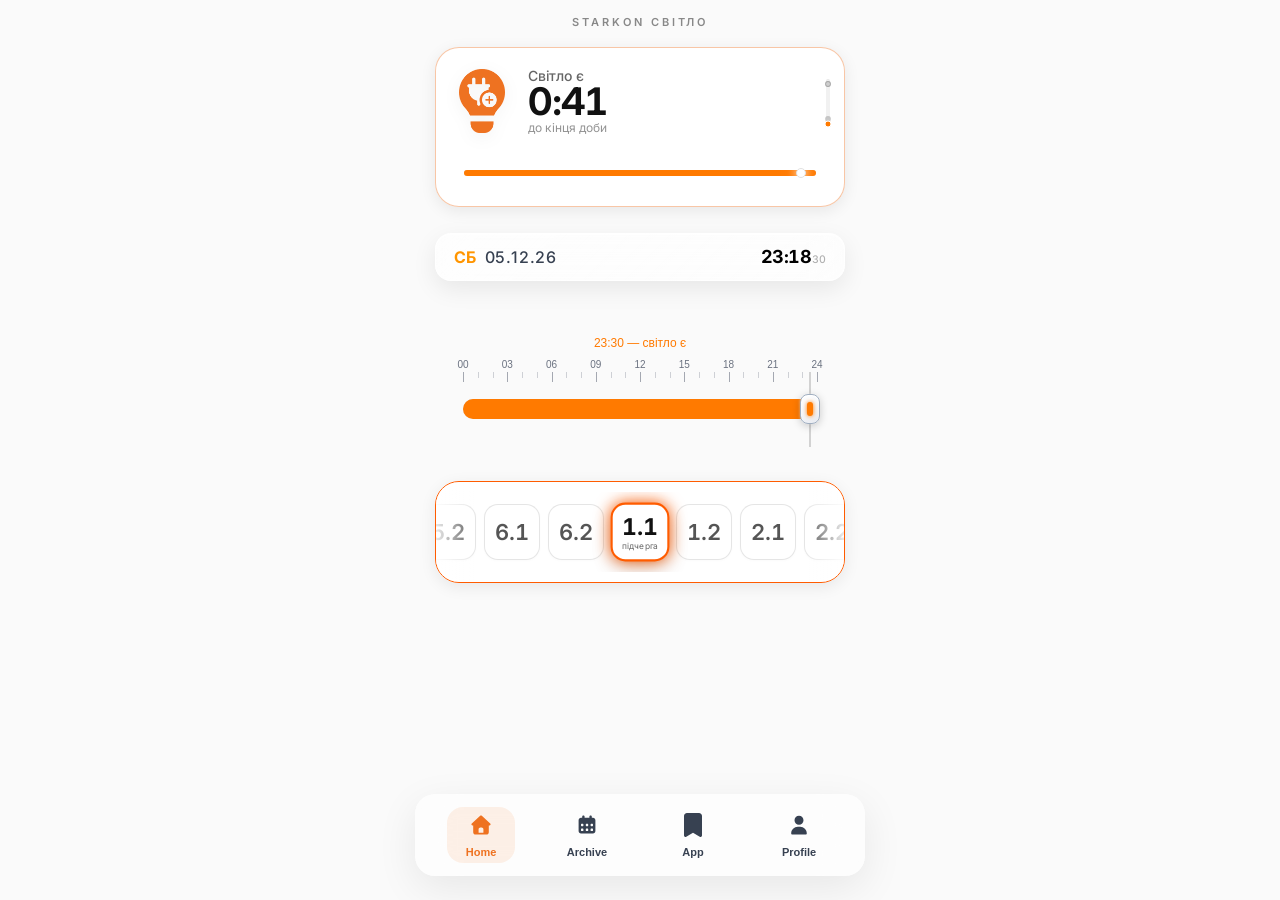
==== commit c9140ca9: "фіксую додаток перед оновленням структури БД" ====
--- a/pwa/index.html
+++ b/pwa/index.html
@@ -11,33 +11,12 @@
     <link
         href="https://fonts.googleapis.com/css2?family=Inter:wght@400;500;600;700;800;900&family=Outfit:wght@400;600;800&display=swap"
         rel="stylesheet">
-    <link rel="stylesheet" href="style.css?v=4.3.5">
-    <link rel="stylesheet" href="css/home.css?v=4.3.5">
-    <link rel="stylesheet" href="css/tech-ui.css?v=4.3.5">
-    <link rel="stylesheet" href="css/selector.css?v=4.3.5">
-    <style>
-        /* Inline fail-safe styles for v1.0.10 */
-        .home-bottom-controls {
-            display: flex !important;
-            justify-content: space-between !important;
-            align-items: center !important;
-            margin-top: 20px !important;
-            width: 100% !important;
-            gap: 12px !important;
-        }
-
-        .home-bottom-controls .scrubber-preview {
-            height: 52px !important;
-            display: flex !important;
-            align-items: center !important;
-            margin: 0 !important;
-            border-radius: 14px !important;
-        }
-
-        .controls-spacer {
-            flex: 1 !important;
-        }
-    </style>
+    <link rel="stylesheet" href="style.css?v=1.5.4">
+    <link rel="stylesheet" href="css/home.css?v=1.5.4">
+    <link rel="stylesheet" href="css/tech-ui.css?v=1.5.4">
+    <link rel="stylesheet" href="css/selector.css?v=1.5.4">
+    <link rel="stylesheet" href="css/sssk-modern.css?v=1.5.4">
+
     <link rel="manifest" href="manifest.json">
     <meta name="theme-color" content="#D77727">
     <link rel="icon" type="image/svg+xml" href="assets/app-icon.svg">
@@ -121,14 +100,6 @@
                         <span id="capsule-date-main" class="dash-date-num">--.--.----</span>
                     </div>
 
-                    <!-- Center: Status Segment (Interactive) -->
-                    <div id="dash-segment-status" class="dash-segment dash-status">
-                        <div id="capsule-status-container" class="dash-status-icon-box"></div>
-                        <span id="capsule-status-text" class="dash-status-time">
-                            <span class="dash-status-label">до</span>
-                            <span class="dash-status-value">00:00</span>
-                        </span>
-                    </div>
 
                     <!-- Right: Clock Segment (Interactive) -->
                     <div id="dash-segment-clock" class="dash-segment dash-clock">
@@ -247,10 +218,9 @@
             </div>
         </div>
     </div>
-    <script src="js/modules/svitlo-timeline-block.js"></script>
-    <script src="js/pages/home-tablo.js?v=1.0.0"></script>
-    <script src="js/tech-ui.js"></script>
-    <script src="js/pages/home.js?v=4.3.5" type="module"></script>
+    <script src="js/modules/svitlo-timeline-block.js?v=1.5.4"></script>
+    <script src="js/tech-ui.js?v=1.5.4"></script>
+    <script src="js/pages/home.js?v=1.5.4" type="module"></script>
     <script>
         if ('serviceWorker' in navigator) {
             window.addEventListener('load', () => {
--- a/pwa/style.css
+++ b/pwa/style.css
@@ -1,2069 +1,1853 @@
 :root {
+
     /* Base Palette */
+
     --system-bg-light: #F5F5F7;
+
     /* Apple gray background for light mode */
+
     --system-bg-dark: #000000;
+
     --system-gray-light: #F5F5F7;
+
     --system-gray-neutral: #E8E8ED;
+
     --system-text-neutral: #86868B;
+
     --system-accent: #FF9500;
 
+
+
     /* Industrial Matte Palette */
+
     --matte-bulb-orange: #ee7221;
+
     --matte-dark-grey: #374151;
+
     --matte-white: #ffffff;
+
     --matte-glass-bg: rgba(255, 255, 255, 0.04);
 
+
+
     /* Glass Effects */
+
     --glass-blur: blur(24px);
+
     --glass-border-light: rgba(255, 255, 255, 0.2);
+
     --glass-border-dark: rgba(255, 255, 255, 0.1);
+
     --glass-bg-light: rgba(255, 255, 255, 0.6);
+
     --glass-bg-dark: rgba(20, 20, 20, 0.7);
 
+
+
     /* Volume Shadows (Industrial Standard) */
+
     --volume-shadow: 0 8px 32px rgba(0, 0, 0, 0.24);
+
     --volume-shadow-glow: 0 0 15px rgba(238, 114, 33, 0.1);
 
+
+
     /* Layout Spacing */
+
     --block-spacing: 12px;
-}
+
+}
+
+
 
 @media (prefers-color-scheme: dark) {
+
     body {
+
         background-color: var(--system-bg-dark);
+
         color: white;
+
     }
 
+
+
     .glass-card,
+
     .glass-header,
+
     .glass-nav,
+
     .bottom-sheet {
+
         background: var(--glass-bg-dark);
+
         border: 1px solid var(--glass-border-dark);
+
         box-shadow: var(--volume-shadow);
+
     }
-}
+
+}
+
+
 
 @media (prefers-color-scheme: light) {
+
     body {
+
         background-color: var(--system-bg-light);
+
         color: black;
+
     }
 
+
+
     .glass-card,
+
     .glass-header,
+
     .glass-nav,
+
     .bottom-sheet {
+
         background: var(--glass-bg-light);
+
         border: 1px solid var(--glass-border-light);
+
         box-shadow: 0 12px 40px rgba(0, 0, 0, 0.08); /* Stronger volume for light mode */
+
     }
-}
+
+}
+
+
 
 * {
+
     margin: 0;
+
     padding: 0;
+
     box-sizing: border-box;
+
     -webkit-tap-highlight-color: transparent;
-}
+
+}
+
+
 
 body {
+
     font-family: -apple-system, BlinkMacSystemFont, "SF Pro Text", "SF Pro Display", system-ui, sans-serif;
+
     line-height: 1.4;
+
     overflow-x: hidden;
+
     padding-bottom: 80px;
+
     background-color: #FAFAFA !important; /* Unified clean Apple-style background */
+
     position: relative;
-}
-
-.content-area {
-    max-width: 600px;
-    margin: 0 auto;
-    padding: 16px 0 0 0; /* Horizontal padding removed to unify with 20px blocks margin */
-
-    display: flex;
+
+}
+
+
+
+.content-area, .content {
+
+    max-width: 450px !important;
+
+    margin: 0 auto !important;
+
+    padding: 16px 0 0 0; 
+
+    display: flex;
+
     flex-direction: column;
-    gap: 12px; /* Denser gap between main blocks */
+
+    gap: 12px;
+
     min-height: 80vh;
-    justify-content: flex-start; /* Changed from center to align top consistently */
-}
+
+    justify-content: flex-start;
+
+    overflow: hidden !important; /* Prevent horizontal scroll leak */
+
+}
+
+
 
 #home-section {
-    display: flex;
+
+    display: flex;
+
     flex-direction: column;
+
     gap: var(--block-spacing);
+
     width: 100%;
-}
+
+}
+
+
 
 /* PWA Page Labels (Unified Header System) */
+
 .pwa-page-label {
+
     margin: 0 20px 8px; /* Added 20px side margins for alignment */
+
     padding: 0;
+
     font-size: 11px;
+
     font-weight: 600;
+
     color: #888;
+
     letter-spacing: 3px;
+
     text-transform: uppercase;
+
     text-align: center;
+
     /* width: auto; effectively via margin */
 
+
+
     line-height: 1.2;
+
     font-family: 'Inter', sans-serif;
-}
+
+}
+
+
 
 /* Glassmorphism Components */
+
 .glass-header {
+
     position: sticky;
+
     top: 0;
+
     z-index: 100;
+
     padding: 12px 20px;
+
     backdrop-filter: var(--glass-blur);
+
     -webkit-backdrop-filter: var(--glass-blur);
-    display: flex;
+
+    display: flex;
+
     justify-content: space-between;
+
     align-items: center;
+
     border-bottom: 1px solid var(--glass-border-dark);
-}
+
+}
+
+
 
 .header-action-btn {
+
     background: rgba(128, 128, 128, 0.1);
+
     border: none;
+
     width: 40px;
+
     height: 40px;
+
     border-radius: 50%;
-    display: flex;
+
+    display: flex;
+
     align-items: center;
+
     justify-content: center;
+
     color: var(--system-text);
+
     cursor: pointer;
+
     transition: all 0.2s;
-}
+
+}
+
+
 
 .header-action-btn:active {
+
     transform: scale(0.9);
+
     background: rgba(255, 149, 0, 0.1);
+
     color: var(--system-accent);
-}
+
+}
+
+
 
 /* Background Decorations */
+
 .bg-date-decor {
+
     position: fixed;
+
     top: 50%;
+
     left: 50%;
+
     transform: translate(-50%, -50%) rotate(-15deg);
+
     font-size: 30vw;
+
     font-weight: 900;
+
     color: var(--system-text-neutral);
+
     opacity: 0.03;
+
     pointer-events: none;
+
     z-index: -1;
+
     user-select: none;
+
     white-space: nowrap;
-}
+
+}
+
+
 
 /* Typography Enhancements */
+
 .link-inactive {
+
     font-size: 13px;
+
     color: var(--system-text-neutral);
+
     text-decoration: none;
+
     opacity: 0.5;
+
     cursor: default;
+
     font-style: italic;
+
     transition: opacity 0.3s;
-}
+
+}
+
+
 
 .link-inactive:hover {
+
     opacity: 0.7;
-}
+
+}
+
+
 
 /* Date & Tomorrow UI */
+
 .date-badge {
+
     text-align: center;
+
     font-size: 13px;
+
     font-weight: 600;
+
     color: rgba(255, 255, 255, 0.95) !important; /* Made white for contrast on foundation */
+
     background: rgba(255, 255, 255, 0.15);
+
     padding: 6px 16px;
+
     border-radius: 20px;
+
     width: fit-content;
+
     margin: 0 auto 16px;
+
     backdrop-filter: blur(4px);
+
     border: 1px solid rgba(255, 255, 255, 0.2);
-}
+
+}
+
+
 
 .btn-tomorrow {
+
     margin-top: 16px;
+
     background: rgba(255, 149, 0, 0.1);
+
     color: var(--system-accent);
+
     border: 1px solid rgba(255, 149, 0, 0.2);
+
     padding: 10px 20px;
+
     border-radius: 14px;
+
     font-size: 14px;
+
     font-weight: 700;
+
     cursor: pointer;
+
     animation: pulse-soft 3s infinite;
+
     z-index: 2;
-}
+
+}
+
+
 
 @keyframes pulse-soft {
+
     0% {
+
         box-shadow: 0 0 0 0 rgba(255, 149, 0, 0.2);
+
     }
 
+
+
     70% {
+
         box-shadow: 0 0 0 10px rgba(255, 149, 0, 0);
+
     }
 
+
+
     100% {
+
         box-shadow: 0 0 0 0 rgba(255, 149, 0, 0);
+
     }
-}
+
+}
+
+
 
 .hidden {
+
     display: none !important;
-}
+
+}
+
+
 
 /* Multi-page Navigation */
+
 .nav-item {
+
     cursor: pointer;
+
     transition: all 0.2s;
+
     background: transparent;
+
     border: none;
+
     padding: 6px 4px;
-    display: flex;
+
+    display: flex;
+
     flex-direction: column;
+
     align-items: center;
+
     justify-content: center;
+
     gap: 4px;
+
     color: #374151; /* Matte Dark Grey */
+
     border-radius: 16px;
+
     width: 68px;
+
     height: 56px;
-}
+
+}
+
+
 
 .nav-item .icon {
+
     font-size: 22px;
-}
+
+}
+
+
 
 .nav-item .nav-text {
+
     font-size: 11px;
+
     font-weight: 600;
+
     line-height: 1;
+
     white-space: nowrap;
-}
+
+}
+
+
 
 .nav-item.active {
+
     color: #ee7221; /* Matte Bulb Orange */
+
     background: rgba(238, 114, 33, 0.1);
-}
+
+}
+
+
 
 .cabinet-hero {
+
     padding: 16px 24px; /* Reduced padding */
-    display: flex;
+
+    display: flex;
+
     flex-direction: column;
+
     align-items: center;
+
     background: linear-gradient(135deg, rgba(255, 149, 0, 0.05) 0%, rgba(0, 0, 0, 0) 100%);
+
     border-radius: 30px;
+
     margin-bottom: 4px; /* Tight fit to dashboard */
-}
+
+}
+
+
 
 .profile-avatar-large {
+
     width: 90px;
+
     height: 90px;
+
     border-radius: 50%;
+
     border: 3px solid #fff;
+
     box-shadow: 0 10px 30px rgba(0, 0, 0, 0.1);
+
     margin-bottom: 16px;
-}
+
+}
+
+
 
 .pro-badge {
+
     background: linear-gradient(45deg, #FFD700, #FFA500);
+
     color: #fff;
+
     padding: 2px 8px;
+
     border-radius: 10px;
+
     font-size: 10px;
+
     font-weight: 800;
+
     text-transform: uppercase;
+
     margin-left: 8px;
+
     vertical-align: middle;
-}
+
+}
+
+
 
 .stat-grid {
+
     display: grid;
+
     grid-template-columns: 1fr 1fr;
+
     gap: 16px;
+
     margin-bottom: 24px;
-}
+
+}
+
+
 
 .stat-card {
+
     padding: 16px;
-    display: flex;
+
+    display: flex;
+
     flex-direction: column;
+
     gap: 4px;
-}
+
+}
+
+
 
 .stat-value {
+
     font-size: 20px;
+
     font-weight: 800;
+
     color: var(--system-accent);
-}
+
+}
+
+
 
 .stat-label {
+
     font-size: 11px;
+
     color: var(--system-text-neutral);
+
     text-transform: uppercase;
+
     letter-spacing: 0.5px;
-}
+
+}
+
+
 
 /* Section Icons */
+
 .section-header-row {
-    display: flex;
+
+    display: flex;
+
     align-items: center;
+
     gap: 10px;
+
     margin-bottom: 16px;
-}
+
+}
+
+
 
 .section-icon-bg {
+
     width: 32px;
+
     height: 32px;
+
     background: rgba(255, 149, 0, 0.1);
+
     border-radius: 8px;
-    display: flex;
+
+    display: flex;
+
     align-items: center;
+
     justify-content: center;
+
     color: var(--system-accent);
-}
+
+}
+
+
 
 /* Action Cards */
+
 .action-card {
-    display: flex;
+
+    display: flex;
+
     align-items: center;
+
     justify-content: space-between;
+
     padding: 16px 20px;
+
     margin-bottom: 12px;
-}
+
+}
+
+
 
 .action-card:active {
+
     transform: scale(0.97);
-}
+
+}
+
+
 
 .danger-zone {
+
     margin-top: 40px;
+
     padding: 20px;
+
     border-radius: 20px;
+
     background: rgba(255, 59, 48, 0.05);
+
     border: 1px dashed rgba(255, 59, 48, 0.2);
-}
+
+}
+
+
 
 .btn-danger-text {
+
     color: var(--system-red);
+
     background: transparent;
+
     border: none;
+
     font-size: 14px;
+
     font-weight: 600;
+
     cursor: pointer;
-}
+
+}
+
+
 
 .glass-card {
+
     padding: 24px;
+
     border-radius: 16px;
+
     backdrop-filter: var(--glass-blur);
+
     -webkit-backdrop-filter: var(--glass-blur);
+
     transition: transform 0.2s ease-in-out, box-shadow 0.2s ease;
+
     overflow: hidden;
-}
+
+}
+
+
 
 .glass-card:active {
+
     transform: scale(0.98);
-}
+
+}
+
+
 
 .glass-nav {
+
     position: fixed;
-    bottom: 20px;
+
+    bottom: 24px; /* More "breathing" space from bottom */
+
     left: 50%;
+
     transform: translateX(-50%);
+
     width: calc(100% - 40px);
-    max-width: 560px; /* Aligns with 600px - 40px margin */
-    display: flex;
+
+    max-width: 450px; /* Unified Standard Grid */
+
+    display: flex;
+
     justify-content: space-around;
+
     padding: 12px;
+
+    border-radius: 20px; /* More rounded for premium look */
+
+    backdrop-filter: blur(20px) saturate(180%);
+
+    -webkit-backdrop-filter: blur(20px) saturate(180%);
+
+    z-index: 1000;
+
+    box-sizing: border-box;
+
+    transition: all 0.3s ease;
+
+}
+
+
+
+
+
+/* Typography */
+
+.headline-hero {
+
+    font-size: 24px;
+
+    font-weight: 700;
+
+    letter-spacing: -0.5px;
+
+}
+
+
+
+.subheadline {
+
+    font-size: 18px;
+
+    font-weight: 600;
+
+    margin-bottom: 12px;
+
+}
+
+
+
+.body-neutral {
+
+    font-size: 14px;
+
+    color: var(--system-text-neutral);
+
+}
+
+
+
+/* Interaction & Motion */
+
+@keyframes fadeIn {
+
+    from {
+
+        opacity: 0;
+
+        transform: translateY(10px);
+
+    }
+
+
+
+    to {
+
+        opacity: 1;
+
+        transform: translateY(0);
+
+    }
+
+}
+
+
+
+.fade-in {
+
+    animation: fadeIn 0.5s ease-out forwards;
+
+}
+
+
+
+/* Group Carousel Master Selector */
+
+.group-carousel {
+
+    display: flex;
+
+    overflow-x: auto;
+
+    scroll-snap-type: x mandatory;
+
+    padding: 12px 20px;
+
+    gap: 10px;
+
+    -ms-overflow-style: none;
+
+    scrollbar-width: none;
+
+    background: rgba(128, 128, 128, 0.05);
+
+    border-bottom: 1px solid var(--glass-border-dark);
+
+}
+
+
+
+.group-carousel::-webkit-scrollbar {
+
+    display: none;
+
+}
+
+
+
+.carousel-pill {
+
+    flex: 0 0 auto;
+
+    scroll-snap-align: center;
+
+    background: rgba(128, 128, 128, 0.1);
+
+    border: 1px solid rgba(128, 128, 128, 0.2);
+
+    padding: 8px 18px;
+
+    border-radius: 20px;
+
+    font-size: 14px;
+
+    font-weight: 600;
+
+    color: inherit;
+
+    cursor: pointer;
+
+    transition: all 0.3s cubic-bezier(0.4, 0, 0.2, 1);
+
+}
+
+
+
+.carousel-pill.active {
+
+    background: var(--system-accent);
+
+    color: white;
+
+    border-color: var(--system-accent);
+
+    transform: scale(1.05);
+
+    box-shadow: 0 4px 12px rgba(255, 149, 0, 0.3);
+
+}
+
+
+
+/* Redundant .nav-item removed to prevent conflicts with primary definition at line 228 */
+
+
+
+/* Smart Hero */
+
+
+
+/* Buttons */
+
+.action-btn {
+
+    background: var(--system-accent);
+
+    color: white;
+
+    border: none;
+
+    padding: 8px 16px;
+
+    border-radius: 12px;
+
+    font-size: 13px;
+
+    font-weight: 600;
+
+    margin-top: 10px;
+
+    cursor: pointer;
+
+}
+
+
+
+@keyframes pulseNeon {
+
+    0% {
+
+        box-shadow: 0 0 10px rgba(255, 149, 0, 0.5), 0 0 20px rgba(255, 149, 0, 0.3);
+
+        transform: scale(1);
+
+    }
+
+
+
+    50% {
+
+        box-shadow: 0 0 20px rgba(255, 149, 0, 0.8), 0 0 30px rgba(255, 149, 0, 0.5);
+
+        transform: scale(1.02);
+
+    }
+
+
+
+    100% {
+
+        box-shadow: 0 0 10px rgba(255, 149, 0, 0.5), 0 0 20px rgba(255, 149, 0, 0.3);
+
+        transform: scale(1);
+
+    }
+
+}
+
+
+
+.btn-tomorrow {
+
+    background: linear-gradient(135deg, #FF9500 0%, #FF3200 100%);
+
+    color: white;
+
+    border: none;
+
+    padding: 12px 24px;
+
+    border-radius: 20px;
+
+    font-size: 15px;
+
+    font-weight: 700;
+
+    margin-top: 20px;
+
+    margin-bottom: 20px;
+
+    cursor: pointer;
+
+    box-shadow: 0 4px 15px rgba(255, 149, 0, 0.4);
+
+    transition: all 0.3s ease;
+
+    animation: pulseNeon 2s infinite ease-in-out;
+
+}
+
+
+
+.btn-tomorrow-header.hidden {
+
+    display: none !important;
+
+}
+
+
+
+
+
+
+
+
+
+/* Google Button */
+
+.btn-google {
+
+    display: flex;
+
+    align-items: center;
+
+    justify-content: center;
+
+    gap: 12px;
+
+    background: white;
+
+    color: #3c4043;
+
+    border: none;
+
+    padding: 14px 24px;
+
+    border-radius: 100px;
+
+    font-size: 15px;
+
+    font-weight: 500;
+
+    cursor: pointer;
+
+    box-shadow: 0 4px 12px rgba(0, 0, 0, 0.15);
+
+    transition: all 0.2s ease;
+
+}
+
+
+
+.btn-google:active {
+
+    transform: scale(0.98);
+
+}
+
+
+
+/* iOS Toggle Switch */
+
+.ios-toggle {
+
+    position: relative;
+
+    display: inline-block;
+
+    width: 50px;
+
+    height: 30px;
+
+}
+
+
+
+.ios-toggle input {
+
+    opacity: 0;
+
+    width: 0;
+
+    height: 0;
+
+}
+
+
+
+.ios-toggle .slider {
+
+    position: absolute;
+
+    cursor: pointer;
+
+    top: 0;
+
+    left: 0;
+
+    right: 0;
+
+    bottom: 0;
+
+    background-color: rgba(255, 255, 255, 0.1);
+
+    transition: .4s;
+
+    border-radius: 34px;
+
+    border: 1px solid rgba(255, 255, 255, 0.05);
+
+}
+
+
+
+.ios-toggle .slider:before {
+
+    position: absolute;
+
+    content: "";
+
+    height: 24px;
+
+    width: 24px;
+
+    left: 2px;
+
+    bottom: 2px;
+
+    background-color: #8E8E93;
+
+    transition: .4s;
+
+    border-radius: 50%;
+
+    box-shadow: 0 2px 4px rgba(0, 0, 0, 0.2);
+
+}
+
+
+
+.ios-toggle input:checked+.slider {
+
+    background-color: #34C759;
+
+    border-color: transparent;
+
+}
+
+
+
+.ios-toggle input:checked+.slider:before {
+
+    background-color: white;
+
+    transform: translateX(20px);
+
+}
+
+
+
+.small-btn {
+
+    font-weight: 600;
+
+}
+
+
+
+.close-btn {
+
+    width: 100%;
+
+    background: rgba(128, 128, 128, 0.15);
+
+    border: none;
+
+    color: inherit;
+
+    padding: 14px;
+
     border-radius: 16px;
+
+    font-weight: 600;
+
+    margin-top: 20px;
+
+    cursor: pointer;
+
+}
+
+
+
+/* Overlay & Bottom Sheet */
+
+.overlay {
+
+    position: fixed;
+
+    inset: 0;
+
+    background: rgba(0, 0, 0, 0.5);
+
+    backdrop-filter: blur(14px);
+
+    -webkit-backdrop-filter: blur(14px);
+
+    z-index: 2000;
+
+    display: none;
+
+    align-items: center;
+
+    justify-content: center;
+
+}
+
+
+
+.overlay.active {
+
+    display: flex;
+
+    animation: fadeIn 0.3s ease;
+
+}
+
+
+
+@keyframes fadeIn {
+
+    from {
+
+        opacity: 0;
+
+    }
+
+
+
+    to {
+
+        opacity: 1;
+
+    }
+
+}
+
+
+
+@keyframes fadeInUp {
+
+    from {
+
+        opacity: 0;
+
+        transform: translateY(30px) scale(0.95);
+
+    }
+
+
+
+    to {
+
+        opacity: 1;
+
+        transform: translateY(0) scale(1);
+
+    }
+
+}
+
+
+
+.fade-in-up {
+
+    animation: fadeInUp 0.5s cubic-bezier(0.16, 1, 0.3, 1);
+
+}
+
+
+
+.bottom-sheet {
+
+    position: fixed;
+
+    bottom: -100%;
+
+    left: 0;
+
+    right: 0;
+
+    margin: 0;
+
+    border-radius: 30px 30px 0 0;
+
+    padding: 24px;
+
+    transition: bottom 0.4s cubic-bezier(0.2, 0.8, 0.2, 1);
+
+    z-index: 2001;
+
     backdrop-filter: var(--glass-blur);
+
     -webkit-backdrop-filter: var(--glass-blur);
-    z-index: 1000;
-    box-sizing: border-box;
-}
-
-
-/* Typography */
-.headline-hero {
-    font-size: 24px;
+
+}
+
+
+
+.overlay.active .bottom-sheet {
+
+    bottom: 0;
+
+}
+
+
+
+.sheet-handle {
+
+    width: 40px;
+
+    height: 4px;
+
+    background: rgba(128, 128, 128, 0.3);
+
+    border-radius: 2px;
+
+    margin: 0 auto 20px;
+
+}
+
+
+
+/* Group Grid */
+
+.group-grid {
+
+    display: grid;
+
+    grid-template-columns: repeat(3, 1fr);
+
+    gap: 12px;
+
+    margin-bottom: 8px;
+
+}
+
+
+
+.group-btn {
+
+    background: rgba(128, 128, 128, 0.1);
+
+    border: 1px solid rgba(128, 128, 128, 0.2);
+
+    color: inherit;
+
+    padding: 12px;
+
+    border-radius: 12px;
+
+    font-size: 16px;
+
+    font-weight: 600;
+
+    cursor: pointer;
+
+    transition: all 0.2s;
+
+}
+
+
+
+.group-btn.active {
+
+    background: var(--system-accent);
+
+    border-color: var(--system-accent);
+
+    color: white;
+
+}
+
+
+
+/* NEW Picker Styles */
+
+.picker-grid {
+
+    display: grid;
+
+    grid-template-columns: repeat(4, 1fr);
+
+    grid-template-rows: repeat(3, auto);
+
+    gap: 10px;
+
+}
+
+
+
+.picker-btn {
+
+    padding: 14px 0;
+
+    font-size: 14px;
+
     font-weight: 700;
-    letter-spacing: -0.5px;
-}
-
-.subheadline {
+
+    border-radius: 14px;
+
+    border: 1px solid rgba(128, 128, 128, 0.1);
+
+    background: rgba(255, 255, 255, 0.08);
+
+    color: var(--system-text);
+
+    cursor: pointer;
+
+    transition: all 0.2s;
+
+}
+
+
+
+.picker-btn:active {
+
+    transform: scale(0.92);
+
+    background: rgba(128, 128, 128, 0.15);
+
+}
+
+
+
+.picker-btn.active {
+
+    background: rgba(215, 119, 39, 0.15);
+
+    border-color: rgba(215, 119, 39, 0.4);
+
+    color: #D77727;
+
+}
+
+
+
+.stats-divider {
+
+    height: 1px;
+
+    background: linear-gradient(to right, transparent, rgba(128, 128, 128, 0.08), transparent);
+
+    margin: 16px 0;
+
+}
+
+
+
+.stats-row {
+
+    display: flex;
+
+    justify-content: space-around;
+
+    padding: 4px 0;
+
+}
+
+
+
+.stat-item {
+
+    display: flex;
+
+    flex-direction: column;
+
+    align-items: center;
+
+    flex: 1;
+
+}
+
+
+
+.stat-value {
+
     font-size: 18px;
-    font-weight: 600;
-    margin-bottom: 12px;
-}
-
-.body-neutral {
-    font-size: 14px;
-    color: var(--system-text-neutral);
-}
-
-/* Interaction & Motion */
-@keyframes fadeIn {
-    from {
-        opacity: 0;
-        transform: translateY(10px);
-    }
-
-    to {
-        opacity: 1;
-        transform: translateY(0);
-    }
-}
-
-.fade-in {
-    animation: fadeIn 0.5s ease-out forwards;
-}
-
-/* Group Carousel Master Selector */
-.group-carousel {
-    display: flex;
+
+    font-weight: 800;
+
+    margin-bottom: 2px;
+
+}
+
+
+
+.stat-label {
+
+    font-size: 10px;
+
+    text-transform: uppercase;
+
+    font-weight: 700;
+
+    opacity: 0.6;
+
+    letter-spacing: 0.8px;
+
+}
+
+
+
+/* Timeline Slider */
+
+.timeline-slider {
+
+    display: flex;
+
     overflow-x: auto;
+
     scroll-snap-type: x mandatory;
-    padding: 12px 20px;
+
+    gap: 12px;
+
+    padding: 16px 0;
+
+    margin: 12px -20px 0;
+
+    padding-left: 20px;
+
+    padding-right: 20px;
+
+    scroll-behavior: smooth;
+
+    -ms-overflow-style: none;
+
+    scrollbar-width: none;
+
+}
+
+
+
+.timeline-slider::-webkit-scrollbar {
+
+    display: none;
+
+}
+
+
+
+/* Scrubber Preview (Default Style) */
+
+.scrubber-preview {
+
+    display: flex;
+
+    align-items: center;
+
+    gap: 12px;
+
+    padding: 10px 16px;
+
+    background: rgba(122, 122, 122, 0.9);
+
+    border-radius: 20px;
+
+    box-shadow: 0 4px 15px rgba(0, 0, 0, 0.2);
+
+    margin-left: auto;
+
+    position: relative;
+
+    left: 0 !important;
+
+    transition: background-color 0.3s ease, box-shadow 0.3s ease;
+
+    z-index: 10;
+
+}
+
+
+
+.preview-on {
+
+    background: rgba(255, 149, 0, 0.9);
+
+    box-shadow: 0 4px 20px rgba(255, 149, 0, 0.4);
+
+}
+
+
+
+.preview-off {
+
+    background: rgba(44, 44, 46, 0.95);
+
+    box-shadow: 0 4px 20px rgba(0, 0, 0, 0.5);
+
+}
+
+
+
+/* Scrubber Preview (Premium Glass Bulbashka for Home) */
+
+.page-home .scrubber-preview {
+
+    display: flex;
+
+    flex-direction: row;
+
+    align-items: center;
+
+    justify-content: space-between;
+
     gap: 10px;
-    -ms-overflow-style: none;
-    scrollbar-width: none;
-    background: rgba(128, 128, 128, 0.05);
-    border-bottom: 1px solid var(--glass-border-dark);
-}
-
-.group-carousel::-webkit-scrollbar {
-    display: none;
-}
-
-.carousel-pill {
-    flex: 0 0 auto;
-    scroll-snap-align: center;
-    background: rgba(128, 128, 128, 0.1);
-    border: 1px solid rgba(128, 128, 128, 0.2);
-    padding: 8px 18px;
+
+    padding: 10px 18px;
+
     border-radius: 20px;
-    font-size: 14px;
-    font-weight: 600;
-    color: inherit;
-    cursor: pointer;
-    transition: all 0.3s cubic-bezier(0.4, 0, 0.2, 1);
-}
-
-.carousel-pill.active {
-    background: var(--system-accent);
-    color: white;
-    border-color: var(--system-accent);
-    transform: scale(1.05);
-    box-shadow: 0 4px 12px rgba(255, 149, 0, 0.3);
-}
-
-.nav-item {
-    background: none;
-    border: none;
-    font-size: 24px;
-    padding: 8px;
-    cursor: pointer;
-    transition: color 0.2s;
-}
-
-/* Smart Hero */
-
-/* Buttons */
-.action-btn {
-    background: var(--system-accent);
-    color: white;
-    border: none;
-    padding: 8px 16px;
-    border-radius: 12px;
-    font-size: 13px;
-    font-weight: 600;
-    margin-top: 10px;
-    cursor: pointer;
-}
-
-@keyframes pulseNeon {
-    0% {
-        box-shadow: 0 0 10px rgba(255, 149, 0, 0.5), 0 0 20px rgba(255, 149, 0, 0.3);
-        transform: scale(1);
-    }
-
-    50% {
-        box-shadow: 0 0 20px rgba(255, 149, 0, 0.8), 0 0 30px rgba(255, 149, 0, 0.5);
-        transform: scale(1.02);
-    }
-
-    100% {
-        box-shadow: 0 0 10px rgba(255, 149, 0, 0.5), 0 0 20px rgba(255, 149, 0, 0.3);
-        transform: scale(1);
-    }
-}
-
-.btn-tomorrow {
-    background: linear-gradient(135deg, #FF9500 0%, #FF3200 100%);
-    color: white;
-    border: none;
-    padding: 12px 24px;
-    border-radius: 20px;
-    font-size: 15px;
-    font-weight: 700;
-    margin-top: 20px;
-    margin-bottom: 20px;
-    cursor: pointer;
-    box-shadow: 0 4px 15px rgba(255, 149, 0, 0.4);
-    transition: all 0.3s ease;
-    animation: pulseNeon 2s infinite ease-in-out;
-}
-
-.btn-tomorrow-header.hidden {
+
+    margin-bottom: 0;
+
+    margin-top: 0;
+
+    margin-left: 0;
+
+    width: auto;
+
+    min-width: 200px;
+
+    background: rgba(28, 28, 30, 0.85);
+
+    backdrop-filter: blur(25px) saturate(200%);
+
+    -webkit-backdrop-filter: blur(25px) saturate(200%);
+
+    border: 2px solid rgba(255, 255, 255, 0.1);
+
+    box-shadow: 0 15px 45px rgba(0, 0, 0, 0.2);
+
+    transition: all 0.4s cubic-bezier(0.23, 1, 0.32, 1);
+
+    position: relative;
+
+    left: 0 !important;
+
+}
+
+
+
+.page-home .preview-on {
+
+    background: rgba(255, 149, 0, 0.95) !important;
+
+    border-color: rgba(255, 255, 255, 0.3) !important;
+
+    box-shadow: 0 10px 30px rgba(255, 149, 0, 0.4) !important;
+
+}
+
+
+
+/* Home Page Redesign - Bottom Controls moved to css/home-tablo.css */
+
+
+
+/* === HOME BOTTOM CONTROLS === */
+
+
+
+/* --- Queue Selector moved to css/home-tablo.css --- */
+
+
+
+.queue-btn-hint-line {
+
+    font-size: 9px !important;
+
+    font-weight: 700 !important;
+
+    color: rgba(255, 255, 255, 0.55) !important;
+
+    text-transform: uppercase !important;
+
+    letter-spacing: 0.04em !important;
+
+    display: block !important;
+
+}
+
+
+
+/* --- Central Date Button (3-column) --- */
+
+.home-date-btn {
+
     display: none !important;
-}
-
-
-
-
-/* Google Button */
-.btn-google {
-    display: flex;
-    align-items: center;
-    justify-content: center;
+
+}
+
+
+
+/* Left Column: large day number */
+
+.date-btn-day-col {
+
+    display: flex !important;
+
+    align-items: center !important;
+
+    justify-content: center !important;
+
+    padding-right: 10px !important;
+
+    border-right: 1px solid rgba(255,255,255,0.1) !important;
+
+}
+
+
+
+.date-btn-day-num {
+
+    font-size: 30px !important;
+
+    font-weight: 900 !important;
+
+    color: rgba(255, 255, 255, 0.9) !important;
+
+    letter-spacing: -1px !important;
+
+    line-height: 1 !important;
+
+}
+
+
+
+/* Middle Column: month + weekday */
+
+.date-btn-mid-col {
+
+    display: flex !important;
+
+    flex-direction: column !important;
+
+    align-items: center !important;
+
+    justify-content: center !important;
+
+    padding: 0 10px !important;
+
+    gap: 2px !important;
+
+    min-width: 80px !important;
+
+}\n\n.date-btn-month {\n    font-size: 11px !important;\n    font-weight: 700 !important;\n    color: rgba(255, 255, 255, 0.85) !important;\n    text-transform: lowercase !important;\n    white-space: nowrap !important;\n    letter-spacing: 0.02em !important;\n}\n\n.date-btn-wd {\n    font-size: 9px !important;\n    font-weight: 800 !important;\n    color: #FF9500 !important;\n    text-transform: uppercase !important;\n    letter-spacing: 0.12em !important;\n    white-space: nowrap !important;\n    width: 100% !important;\n    text-align: center !important;\n}\n\n/* Right Column: large year */\n.date-btn-year-col {\n    display: flex !important;\n    align-items: center !important;\n    justify-content: center !important;\n    padding-left: 10px !important;\n    border-left: 1px solid rgba(255,255,255,0.1) !important;\n}\n\n.date-btn-year {\n    font-size: 22px !important;\n    font-weight: 900 !important;\n    color: rgba(255, 255, 255, 0.2) !important;\n    letter-spacing: -1px !important;\n    line-height: 1 !important;\n}\n\n.controls-spacer {\n    flex: 1;\n}\n\n/* Adjusted Scrubber for new container */\n.home-bottom-controls .scrubber-preview {\n    margin: 0 !important;\n    min-width: 180px;\n    height: 52px;\n    display: flex;\n    align-items: center;\n    border-radius: 14px;\n}\n\n\n/* Cabinet Slot System */\n/* Cabinet Grid System */\n/* Cabinet Core Container */\n.cabinet-container {\n    padding: 16px;\n    gap: 12px;\n}\n\n/* Cabinet Grid Rows */\n.cabinet-row-1 {\n    display: grid !important;\n    grid-template-columns: 1fr 1fr !important;\n    gap: 12px;\n    margin-bottom: 20px;\n    align-items: stretch;\n}\n\n.cabinet-row-2 {\n    display: grid;\n    grid-template-columns: 1fr 1fr;\n    gap: 12px;\n    margin-bottom: 20px;\n}\n\n@media (max-width: 360px) {\n\n    .cabinet-row-1,\n    .cabinet-row-2 {\n        grid-template-columns: 1fr !important;\n    }\n}\n\n/* Updated Slot Cards */\n/* Slot Cards (Transitioning to Active States) */\n.slot-card {\n    background: rgba(255, 255, 255, 0.4);\n    border: 1px dashed rgba(128, 128, 128, 0.3);\n    border-radius: 20px;\n    padding: 16px;\n    display: flex;\n    flex-direction: column;\n    align-items: center;\n    justify-content: center;\n    text-align: center;\n    min-height: 140px;\n    transition: all 0.3s cubic-bezier(0.4, 0, 0.2, 1);\n    position: relative;\n    overflow: hidden;\n}\n\n.slot-card.active {\n    background: #FFF5E6;\n    /* Global light-orange accent */\n    border: 1px solid rgba(255, 149, 0, 0.15);\n}\n\n.slot-card.silent {\n    opacity: 0.6;\n    filter: grayscale(0.5);\n    background: rgba(128, 128, 128, 0.05);\n}\n\n.silent-overlay {\n    position: absolute;\n    inset: 0;\n    display: flex;\n    align-items: center;\n    justify-content: center;\n    background: rgba(255, 255, 255, 0.1);\n    font-size: 11px;\n    font-weight: 600;\n    color: var(--system-text-muted);\n    text-align: center;\n    padding: 8px;\n    pointer-events: none;\n}\n\n.slot-card:hover {\n    border-color: var(--system-accent) !important;\n}\n\n/* Compact Group Grid for Cabinet */\n.group-grid.compact {\n    display: grid;\n    grid-template-columns: repeat(3, 1fr);\n    gap: 8px;\n}\n\n.compact-group-btn {\n    padding: 10px 4px;\n    border-radius: 12px;\n    border: 1px solid rgba(128, 128, 128, 0.1);\n    background: rgba(128, 128, 128, 0.03);\n    color: var(--system-text);\n    font-size: 12px;\n    font-weight: 700;\n    cursor: pointer;\n    transition: all 0.2s cubic-bezier(0.4, 0, 0.2, 1);\n    text-align: center;\n}\n\n.compact-group-btn:active {\n    transform: scale(0.95);\n}\n\n.compact-group-btn.active {\n    background: var(--accent-gradient);\n    border-color: transparent;\n    color: white;\n    box-shadow: 0 4px 12px rgba(215, 119, 39, 0.3);\n}\n\n/* Empty Slot Styling */\n.slot-card.empty {\n    background: rgba(0, 0, 0, 0.02);\n    border: 1px dashed rgba(128, 128, 128, 0.2);\n    display: flex;\n    align-items: center;\n    justify-content: center;\n    padding: 16px;\n}\n\n/* Removed duplicate .profile-card-premium (centralized at end of file) */\n\n.avatar-squircle {\n    width: 72px;\n    height: 72px;\n    background: rgba(128, 128, 128, 0.05);\n    border-radius: 24px;\n    /* Fallback */\n    mask-image: url(\"data:image/svg+xml,%3Csvg xmlns='http://www.w3.org/2000/svg' width='80' height='80' viewBox='0 0 80 80'%3E%3Cpath d='M40 0C67.3333 0 80 12.6667 80 40C80 67.3333 67.3333 80 40 80C12.6667 80 0 67.3333 0 40C0 12.6667 12.6667 0 40 0Z'/%3E%3C/svg%3E\");\n    mask-size: 100% 100%;\n    -webkit-mask-image: url(\"data:image/svg+xml,%3Csvg xmlns='http://www.w3.org/2000/svg' width='80' height='80' viewBox='0 0 80 80'%3E%3Cpath d='M40 0C67.3333 0 80 12.6667 80 40C80 67.3333 67.3333 80 40 80C12.6667 80 0 67.3333 0 40C0 12.6667 12.6667 0 40 0Z'/%3E%3C/svg%3E\");\n    -webkit-mask-size: 100% 100%;\n    position: relative;\n    padding: 3px;\n    margin-bottom: 12px;\n    box-shadow: 0 4px 12px rgba(0, 0, 0, 0.05);\n}\n\n.avatar-squircle img {\n    width: 100%;\n    height: 100%;\n    object-fit: cover;\n    border-radius: 20px;\n    /* In case mask fails */\n}\n\n.profile-auth-title {\n    font-size: 13px;\n    font-weight: 600;\n    margin-bottom: 14px;\n    color: var(--system-text);\n    opacity: 0.9;\n}\n\n.glass-auth-btn {\n    flex: 1;\n    height: 44px;\n    display: flex;\n    align-items: center;\n    justify-content: center;\n    border-radius: 14px;\n    border: 1px solid rgba(128, 128, 128, 0.1);\n    background: rgba(255, 255, 255, 0.05);\n    cursor: pointer;\n    transition: all 0.2s;\n}\n\n.glass-auth-btn:active {\n    transform: scale(0.96);\n    background: rgba(128, 128, 128, 0.1);\n}\n\n.glass-auth-btn.google {\n    background: rgba(255, 255, 255, 0.08);\n}\n\n.glass-auth-btn.telegram {\n    background: rgba(42, 171, 238, 0.1);\n    border-color: rgba(42, 171, 238, 0.2);\n}\n\n.user-badge {\n    display: inline-block;\n    padding: 3px 8px;\n    border-radius: 6px;\n    background: rgba(215, 119, 39, 0.1);\n    color: #D77727;\n    font-size: 10px;\n    font-weight: 800;\n    text-transform: uppercase;\n    letter-spacing: 0.5px;\n    margin-top: 4px;\n}\n\n.btn-setup-slot:hover {\n    color: var(--system-accent);\n}\n\n.btn-setup-slot .icon-wrapper {\n    width: 44px;\n    height: 44px;\n    border-radius: 50%;\n    border: 1.5px dashed rgba(128, 128, 128, 0.3);\n    display: flex;\n    align-items: center;\n    justify-content: center;\n    transition: all 0.3s;\n}\n\n.btn-setup-slot:hover .icon-wrapper {\n    border-color: var(--system-accent);\n    background: rgba(255, 149, 0, 0.05);\n    transform: rotate(90deg);\n}\n\n/* Feedback Form Pulse */\n#feedback-text:focus {\n    border-color: rgba(255, 149, 0, 0.5) !important;\n    box-shadow: 0 0 0 4px rgba(255, 149, 0, 0.1);\n}\n\n#btn-send-feedback:active {\n    transform: scale(0.98);\n}\n\n.page-home .preview-off {\n    background: rgba(44, 44, 46, 0.98) !important;\n    border-color: rgba(142, 142, 147, 0.5) !important;\n    box-shadow: 0 10px 30px rgba(0, 0, 0, 0.3) !important;\n}\n\n/* Icon - Sitting freely within the bulbashka */\n.preview-status-icon {\n    display: none;\n}\n\n.preview-status-icon svg {\n    width: 34px;\n    /* Significantly larger icon */\n    height: 34px;\n    filter: drop-shadow(0 2px 6px rgba(0, 0, 0, 0.2));\n}\n\n.preview-on .preview-status-icon {\n    color: #FFFFFF;\n    /* White icon on orange background */\n}\n\n.preview-off .preview-status-icon {\n    color: #D1D1D6;\n    /* Light gray icon for \"Off\" state as requested */\n}\n\n/* Text Block Refinement */\n/* --- TABLO DATE SECTION --- */\n.tablo-date-area {\n    display: flex;\n    align-items: center;\n    gap: 10px;\n    color: #FFFFFF;\n    min-width: fit-content;\n}\n\n.tablo-date-day {\n    font-size: 28px;\n    font-weight: 950;\n    line-height: 1;\n    color: #FFFFFF;\n    letter-spacing: -1px;\n}\n\n.tablo-date-stack {\n    display: flex;\n    flex-direction: column;\n    justify-content: center;\n}\n\n.tablo-date-month {\n    font-size: 14px;\n    font-weight: 800;\n    text-transform: uppercase;\n    line-height: 1;\n    margin-bottom: 2px;\n    letter-spacing: 0.02em;\n}\n\n.tablo-date-bottom-line {\n    display: flex;\n    align-items: center;\n    gap: 5px;\n    opacity: 0.85;\n}\n\n.tablo-date-year {\n    font-size: 10px;\n    font-weight: 700;\n}\n\n.tablo-date-wd {\n    font-size: 10px;\n    font-weight: 800;\n    text-transform: uppercase;\n    color: #FFFFFF;\n    background: rgba(0,0,0,0.15);\n    padding: 1px 5px;\n    border-radius: 4px;\n    white-space: nowrap;\n}\n\n/* ą¤čĆąĖ čäąŠąĮč¢ ON (ą┐ąŠą╝ą░čĆą░ąĮčćąĄą▓ąŠą╝čā) čĆąŠą▒ąĖą╝ąŠ ą░ą║čåąĄąĮčéąĖ ąĮą░ ą┤ą░čéč¢ čéąĄą╝ąĮč¢čłąĖą╝ąĖ ą┤ą╗čÅ čćąĖčéą░ą▒ąĄą╗čīąĮąŠčüčéč¢ */\n.tablo-on .tablo-date-wd {\n    background: rgba(0,0,0,0.2);\n    color: rgba(255,255,255,1);\n}\n\n.tablo-on .tablo-date-bottom-line {\n    opacity: 0.95;\n}\n\n/* --- TABLO STATUS AREA --- */\n.tablo-status-area {\n    display: flex;\n    align-items: center;\n    gap: 10px;\n}\n\n.tablo-time-big {\n    font-size: 32px;\n    font-weight: 950;\n    color: #FFFFFF;\n    line-height: 1;\n    letter-spacing: -0.5px;\n}\n\n.tablo-status-stack {\n    display: flex;\n    flex-direction: column;\n    justify-content: center;\n}\n\n.tablo-status-msg {\n    font-size: 12px;\n    font-weight: 900;\n    text-transform: uppercase;\n    color: #FFFFFF;\n    line-height: 1;\n}\n\n.tablo-status-until {\n    font-size: 11px;\n    font-weight: 600;\n    opacity: 0.9;\n    color: #FFFFFF;\n    margin-top: 2px;\n}\n\n.preview-details {\n    display: flex;\n    flex-direction: column;\n    justify-content: center;\n    gap: 1px;\n    order: 1;\n}\n\n.preview-time {\n    font-size: 19px;\n    /* Standardized to 19px like stat widgets */\n    font-weight: 900;\n    /* Standardized 900 weight */\n    color: #FFFFFF !important;\n    /* Always white */\n    line-height: 1.1;\n    letter-spacing: -0.2px;\n    -webkit-text-stroke: 0.4px rgba(0, 0, 0, 0.1);\n    text-shadow: 0 1px 3px rgba(0, 0, 0, 0.3);\n    transition: color 0.3s ease;\n}\n\n.preview-msg {\n    font-size: 14px;\n    /* Standardized to 14px */\n    font-weight: 800;\n    /* Standardized 800 weight */\n    text-transform: uppercase;\n    letter-spacing: 0.5px;\n    white-space: nowrap;\n    transition: color 0.3s ease;\n}\n\n/* Status-specific Label Colors */\n.preview-on .preview-msg {\n    color: #000000 !important;\n    /* Black label on orange bubble */\n}\n\n.preview-off .preview-msg {\n    color: #FF9500 !important;\n    /* Orange label on dark grey bubble */\n}\n\n.ruler-wrapper {\n    position: relative;\n    width: 100%;\n    height: 70px;\n    /* Increased to accommodate 55px rail */\n    margin-top: 10px;\n    padding: 0 10px;\n}\n\n.ruler-rail {\n    position: absolute;\n    top: 50%;\n    left: 10px;\n    right: 10px;\n    height: 8px;\n    border-radius: 4px;\n    transform: translateY(-50%);\n    background: #E8E8ED;\n    z-index: 1;\n}\n\n.ruler-ticks {\n    position: absolute;\n    top: 0;\n    left: 10px;\n    right: 10px;\n    bottom: 0;\n    pointer-events: none;\n    z-index: 2;\n    padding: 0;\n}\n\n.tick {\n    position: absolute;\n    top: 0;\n    width: 1px;\n    height: 100%;\n}\n\n.tick.hour-mark {\n    top: 0;\n    width: 1px;\n    height: 100%;\n    transform: none;\n    background: rgba(255, 255, 255, 0.15); /* The 'Thread' Line */\n}\n\n/* Static anchors for 0:00 and 24:00 */\n.tick.hour-mark.is-static {\n    background: rgba(255, 255, 255, 0.4);\n    height: 35px;\n    top: 50%;\n    transform: translateY(-50%);\n}\n\n.tick-label {\n    position: absolute;\n    font-size: 11px;\n    font-weight: 700;\n    white-space: nowrap;\n    color: var(--system-text-neutral);\n    z-index: 5;\n    opacity: 0.7;\n    transition: all 0.3s ease;\n}\n\n/* Positioning based on state */\n.is-on .tick-label {\n    top: -14px;\n    transform: translateX(-50%);\n    color: #FF9500;\n    opacity: 1;\n}\n\n.is-off .tick-label {\n    bottom: -14px;\n    transform: translateX(-50%);\n}\n\n.is-static .tick-label {\n    top: 50%;\n    transform: translate(-50%, -50%);\n    opacity: 0.5;\n}\n\n/* Transition Markers (Simplified for Thread Look) */\n.transition-badge {\n    position: absolute;\n    padding: 3px 6px;\n    border-radius: 6px;\n    font-size: 11px;\n    font-weight: 900;\n    z-index: 10;\n    box-shadow: 0 4px 10px rgba(0, 0, 0, 0.3);\n    transition: all 0.3s ease;\n}\n\n.badge-on {\n    top: -14px;\n    transform: translateX(-50%);\n    background: #FF9500;\n    color: #FFFFFF;\n}\n\n.badge-off {\n    bottom: -14px;\n    transform: translateX(-50%);\n    background: #8E8E93;\n    color: #FFFFFF;\n}\n\n.transition-step {\n    position: absolute;\n    width: 2px;\n    height: 35px;\n    top: 50%;\n    transform: translate(-50%, -50%);\n    z-index: 4;\n}\n\n.step-on {\n    background: #FF9500;\n    box-shadow: 0 0 6px rgba(255, 149, 0, 0.6);\n}\n\n.step-off {\n    background: #8E8E93;\n    box-shadow: 0 0 6px rgba(142, 142, 147, 0.6);\n}\n\n/* UI Depth and Interactivity for Premium Timeline */\n.ruler-rail {\n    position: absolute;\n    top: 50%;\n    left: 10px;\n    right: 10px;\n    height: 55px;\n    /* Massive two-track height */\n    border-radius: 0;\n    transform: translateY(-50%);\n    background: transparent;\n    z-index: 1;\n    transition: transform 0.2s cubic-bezier(0.2, 0.8, 0.2, 1);\n}\n\n.ruler-rail.is-scrubbing {\n    transform: translateY(-50%) scaleY(1.15);\n    /* Slightly less aggressive stretch due to massiveness */\n    z-index: 10;\n}\n\n.hour-block {\n    flex: 1;\n    display: flex;\n    flex-direction: column;\n    justify-content: space-between;\n    height: 100%;\n    /* 55px */\n    transition: transform 0.2s cubic-bezier(0.34, 1.56, 0.64, 1), background-color 0.3s, filter 0.2s, opacity 0.3s;\n    transform-origin: center;\n}\n\n.hour-block.past {\n    opacity: 0.45 !important;\n    filter: grayscale(25%) !important;\n}\n\n.hour-block.active-block {\n    transform: scale(1.08) translateY(-2px) !important;\n    z-index: 15;\n    box-shadow: 0 6px 20px rgba(0, 0, 0, 0.2) !important;\n    filter: brightness(1.2) !important;\n}\n\n.top-track,\n.bottom-track {\n    height: 20px;\n    /* 20 top + 20 bottom + 15 gap = 55 */\n    width: 100%;\n    border-radius: 4px;\n    transition: background-color 0.3s, box-shadow 0.3s;\n}\n\n.current-time-line {\n    position: absolute;\n    top: 0;\n    bottom: 0;\n    width: 3px;\n    background: #bbcf00;\n    /* Lime Gold Neon */\n    box-shadow: 0 0 12px rgba(187, 207, 0, 0.9), inset 0 0 3px rgba(255, 255, 255, 1);\n    z-index: 6;\n    border-radius: 2px;\n    pointer-events: none;\n    transition: left 60s linear;\n}\n\n.tick-notch {\n    position: absolute;\n    top: 50%;\n    transform: translateY(-50%);\n    width: 1px;\n    height: 12px;\n    background: rgba(128, 128, 128, 0.5);\n    pointer-events: none;\n    z-index: 0;\n}\n\n/* Custom Range Input (The Scrubber) */\n.timeline-scrubber {\n    position: absolute;\n    top: 0;\n    left: 10px;\n    right: 10px;\n    width: calc(100% - 20px);\n    height: 100%;\n    appearance: none;\n    background: transparent;\n    z-index: 10;\n    cursor: pointer;\n    margin: 0;\n}\n\n.timeline-scrubber::-webkit-slider-thumb {\n    appearance: none;\n    width: 6px;\n    height: 36px;\n    background: var(--system-accent);\n    border-radius: 10px;\n    cursor: grab;\n    box-shadow: 0 4px 12px rgba(255, 149, 0, 0.4), inset 0 0 0 1px rgba(255, 255, 255, 0.2);\n    transform: translateY(-14px);\n    transition: all 0.2s cubic-bezier(0.34, 1.56, 0.64, 1);\n}\n\n.timeline-scrubber::-moz-range-thumb {\n    appearance: none;\n    width: 6px;\n    height: 36px;\n    background: var(--system-accent);\n    border-radius: 10px;\n    cursor: grab;\n    box-shadow: 0 4px 12px rgba(255, 149, 0, 0.4), inset 0 0 0 1px rgba(255, 255, 255, 0.2);\n    border: none;\n    transition: all 0.2s cubic-bezier(0.34, 1.56, 0.64, 1);\n}\n\n.page-home .timeline-scrubber::-webkit-slider-thumb {\n    appearance: none;\n    width: 6px;\n    height: 38px;\n    background: var(--scrubber-color, var(--system-accent));\n    border-radius: 10px;\n    cursor: grab;\n    box-shadow: 0 4px 12px rgba(0, 0, 0, 0.3), inset 0 0 0 1px rgba(255, 255, 255, 0.2);\n    transform: translateY(-15px);\n    transition: all 0.2s cubic-bezier(0.34, 1.56, 0.64, 1);\n    border: 1px solid rgba(255, 255, 255, 0.4);\n}\n\n.timeline-scrubber::-webkit-slider-thumb:active {\n    cursor: grabbing;\n    background: #e68600;\n    width: 8px;\n    height: 40px;\n    transform: translateY(-16px);\n    box-shadow: 0 6px 16px rgba(255, 149, 0, 0.6);\n}\n\n.page-home .timeline-scrubber::-moz-range-thumb {\n    appearance: none;\n    width: 6px;\n    height: 38px;\n    background: var(--scrubber-color, var(--system-accent));\n    border-radius: 10px;\n    cursor: grab;\n    box-shadow: 0 4px 12px rgba(0, 0, 0, 0.3), inset 0 0 0 1px rgba(255, 255, 255, 0.2);\n    border: 1px solid rgba(255, 255, 255, 0.4);\n    transition: all 0.2s cubic-bezier(0.34, 1.56, 0.64, 1);\n}\n\n.timeline-scrubber::-moz-range-thumb:active {\n    cursor: grabbing;\n    background: #e68600;\n    width: 8px;\n    height: 40px;\n    box-shadow: 0 6px 16px rgba(255, 149, 0, 0.6);\n}\n\n.timeline-wrapper::after {\n    display: none;\n}\n\n.status-on {\n    background: rgba(255, 149, 0, 0.15);\n    color: #FF9500;\n    border-color: rgba(255, 149, 0, 0.3);\n}\n\n.status-on.current-hour {\n    background: #FF9500;\n    color: white;\n}\n\n.status-off {\n    background: rgba(142, 142, 147, 0.15);\n    color: #8E8E93;\n    border-color: rgba(142, 142, 147, 0.3);\n}\n\n.status-off.current-hour {\n    background: #8E8E93;\n    color: white;\n}\n\n.hour-label {\n    margin-bottom: 4px;\n}\n\n.status-icon {\n    font-size: 18px;\n}\n\n.status-badge {\n    background: var(--system-accent);\n    color: white;\n    padding: 4px 12px;\n    border-radius: 20px;\n    font-size: 12px;\n    font-weight: 600;\n    display: inline-block;\n    margin-bottom: 8px;\n}\n\n/* --- Archive Module Styles --- */\n\n.calendar-grid {\n    display: grid;\n    grid-template-columns: repeat(7, 1fr);\n    gap: 8px;\n}\n\n.calendar-day {\n    aspect-ratio: 1;\n    display: flex;\n    align-items: center;\n    justify-content: center;\n    font-size: 15px;\n    font-weight: 600;\n    border-radius: 12px;\n    cursor: pointer;\n    transition: all 0.2s;\n    background: rgba(128, 128, 128, 0.08);\n    border: 1px solid rgba(128, 128, 128, 0.1);\n}\n\n.calendar-day:active {\n    transform: scale(0.9);\n}\n\n.calendar-day.today {\n    border: 2px solid var(--system-accent);\n    color: var(--system-accent);\n}\n\n.calendar-day.active {\n    background: var(--system-accent);\n    color: white !important;\n    box-shadow: 0 4px 12px rgba(255, 149, 0, 0.3);\n}\n\n.calendar-day.dimmed {\n    opacity: 0.3;\n    pointer-events: none;\n}\n\n/* Accordions */\n.archive-accordion {\n    margin-bottom: 8px;\n    background: var(--glass-bg-light);\n    border: 1px solid var(--glass-border-light);\n    border-radius: 20px;\n    overflow: hidden;\n}\n\n.accordion-header {\n    padding: 16px 20px;\n    display: flex;\n    justify-content: space-between;\n    align-items: center;\n    cursor: pointer;\n    font-weight: 700;\n}\n\n.accordion-content {\n    max-height: 0;\n    overflow: hidden;\n    transition: max-height 0.3s ease-out;\n}\n\n.archive-accordion.open .accordion-content {\n    max-height: 500px;\n    padding-bottom: 16px;\n}\n\n.archive-accordion.open .accordion-arrow {\n    transform: rotate(180deg);\n}\n\n.accordion-arrow {\n    transition: transform 0.3s;\n    opacity: 0.5;\n}\n\n/* Minimal Sliders */\n.mini-slider-row {\n    padding: 8px 20px;\n    display: flex;\n    flex-direction: column;\n    gap: 6px;\n}\n\n.mini-slider-label {\n    font-size: 13px;\n    font-weight: 600;\n    color: var(--system-text-neutral);\n}\n\n.mini-slider-track {\n    height: 8px;\n    background: rgba(128, 128, 128, 0.1);\n    border-radius: 4px;\n    position: relative;\n    overflow: hidden;\n    cursor: crosshair;\n}\n\n.mini-slider-segment {\n    position: absolute;\n    top: 0;\n    height: 100%;\n}\n\n.mini-slider-segment.on {\n    background: #FF9500;\n}\n\n.mini-slider-segment.off {\n    background: #8E8E93;\n}\n\n/* Tooltip */\n.mini-scrubber-tooltip {\n    position: fixed;\n    background: white;\n    padding: 8px 12px;\n    border-radius: 12px;\n    font-size: 13px;\n    font-weight: 700;\n    pointer-events: none;\n    z-index: 3000;\n    box-shadow: 0 8px 24px rgba(0, 0, 0, 0.15);\n    display: flex;\n    flex-direction: column;\n    align-items: center;\n    gap: 2px;\n    transform: translate(-50%, -120%);\n}\n\n.mini-scrubber-tooltip::after {\n    content: \"\";\n    position: absolute;\n    bottom: -6px;\n    left: 50%;\n    transform: translateX(-50%);\n    border-left: 6px solid transparent;\n    border-right: 6px solid transparent;\n    border-top: 6px solid white;\n}\n\n@media (prefers-color-scheme: dark) {\n    .archive-accordion {\n        background: var(--glass-bg-dark);\n        border: 1px solid var(--glass-border-dark);\n    }\n\n    .mini-scrubber-tooltip {\n        background: #1C1C1E;\n        color: white;\n    }\n\n    .mini-scrubber-tooltip::after {\n        border-top-color: #1C1C1E;\n    }\n}\n\n/* --- Loading Splash Screen --- */\n.loading-screen {\n    position: fixed;\n    inset: 0;\n    background: #000000;\n    display: flex;\n    justify-content: center;\n    align-items: center;\n    z-index: 9999;\n    opacity: 1;\n    transition: opacity 0.6s cubic-bezier(0.4, 0, 0.2, 1);\n}\n\n.loading-screen.fade-out {\n    opacity: 0;\n    pointer-events: none;\n}\n\n.loading-bulb-container {\n    width: 200px;\n    height: 200px;\n    display: flex;\n    justify-content: center;\n    align-items: center;\n}\n\n#loading-spark {\n    stroke-dasharray: 1000 1730;\n    stroke-dashoffset: 1730;\n    animation: loading-spark-loop 2.5s ease-in-out infinite;\n}\n\n@keyframes loading-spark-loop {\n    0% {\n        stroke-dashoffset: 1730;\n    }\n\n    100% {\n        stroke-dashoffset: -1730;\n    }\n}\n\n/* Removed duplicate/legacy cabinet-row-1 media and definition blocks */\n\n.profile-card-premium {\n    background: var(--card-bg);\n    border-radius: 24px;\n    padding: 12px;\n    border: 1px solid rgba(128, 128, 128, 0.08);\n    display: flex;\n    flex-direction: row;\n    align-items: center;\n    gap: 20px;\n    overflow: hidden;\n    transition: all 0.3s cubic-bezier(0.4, 0, 0.2, 1);\n    box-shadow: 0 4px 20px rgba(0, 0, 0, 0.02);\n    height: 140px;\n    min-height: 140px;\n}\n\n.profile-card-premium.guest-active {\n    background: linear-gradient(135deg, rgba(255, 149, 0, 0.08) 0%, rgba(255, 149, 0, 0.04) 100%) !important;\n    border: 1px solid rgba(255, 149, 0, 0.3) !important;\n    box-shadow: 0 8px 32px rgba(255, 149, 0, 0.1);\n}\n\n\n.avatar-square-v10 {\n    width: 116px;\n    height: 116px;\n    border-radius: 20px;\n    overflow: hidden;\n    flex-shrink: 0;\n    box-shadow: 0 4px 25px rgba(0, 0, 0, 0.18);\n    background: rgba(128, 128, 128, 0.05);\n}\n\n.avatar-square-v10 img {\n    width: 100%;\n    height: 100%;\n    object-fit: cover;\n}\n\n.auth-buttons-column {\n    display: flex;\n    flex-direction: column;\n    gap: 8px;\n    flex: 1;\n}\n\n.glass-auth-btn {\n    border: 1px solid rgba(128, 128, 128, 0.1);\n    background: rgba(255, 255, 255, 0.8);\n    backdrop-filter: blur(10px);\n    cursor: pointer;\n    transition: all 0.2s;\n    display: flex;\n    align-items: center;\n    justify-content: center;\n    font-weight: 600;\n}\n\n.glass-auth-btn:active {\n    transform: scale(0.96);\n}\n\n/* Overlays & Wizards */\n.overlay {\n    position: fixed;\n    inset: 0;\n    background: rgba(0, 0, 0, 0.4);\n    backdrop-filter: blur(12px);\n    z-index: 2000;\n    display: none;\n    align-items: center;\n    justify-content: center;\n    opacity: 0;\n    transition: opacity 0.4s ease;\n}\n\n.overlay.active {\n    opacity: 1;\n}\n\n.fade-in-up {\n    animation: fadeInUp 0.4s cubic-bezier(0.2, 0.8, 0.2, 1) forwards;\n}\n\n@keyframes fadeInUp {\n    from {\n        transform: translateY(30px);\n        opacity: 0;\n    }\n\n    to {\n        transform: translateY(0);\n        opacity: 1;\n    }\n}\n\n.bottom-sheet {\n    position: absolute;\n    bottom: 0;\n    left: 0;\n    right: 0;\n    background: white;\n    border-radius: 32px 32px 0 0;\n    transform: translateY(100%);\n    transition: transform 0.4s cubic-bezier(0.16, 1, 0.3, 1);\n    max-height: 90vh;\n    overflow-y: auto;\n}\n\n.bottom-sheet.active {\n    transform: translateY(0);\n}\n\n.sheet-handle {\n    width: 36px;\n    height: 5px;\n    background: rgba(0, 0, 0, 0.1);\n    border-radius: 3px;\n    margin: 0 auto 20px;\n}\n\n/* ============================================\n   APPS PAGE ŌĆö Community Projects (OLD)\n   ============================================ */\n\n.page-apps .content-area {\n    padding-top: 0;\n}\n\n/* Project Card ŌĆö Horizontal Layout */\n.old-app-card {\n    display: flex;\n    align-items: flex-start;\n    gap: 16px;\n    padding: 16px !important;\n    overflow: hidden;\n    position: relative;\n    transition: transform 0.25s cubic-bezier(0.4, 0, 0.2, 1),\n                box-shadow 0.25s ease;\n    border-radius: 20px !important;\n}\n\n.old-app-card::before {\n    content: '';\n    position: absolute;\n    inset: 0;\n    border-radius: 20px;\n    background: linear-gradient(135deg, rgba(215, 119, 39, 0.06) 0%, transparent 60%);\n    pointer-events: none;\n}\n\n.old-app-card:active {\n    transform: scale(0.97);\n}\n\n/* Thumbnail */\n.old-app-card__thumb-wrap {\n    flex-shrink: 0;\n    width: 88px;\n    height: 88px;\n    border-radius: 16px;\n    overflow: hidden;\n    background: linear-gradient(135deg, rgba(215, 119, 39, 0.12) 0%, rgba(128, 128, 128, 0.08) 100%);\n    border: 1px solid rgba(255, 255, 255, 0.08);\n    box-shadow: 0 4px 16px rgba(0, 0, 0, 0.15);\n}\n\n.old-app-card__thumb {\n    width: 100%;\n    height: 100%;\n    object-fit: cover;\n    display: block;\n    transition: transform 0.35s ease;\n}\n\n.old-app-card:hover .old-app-card__thumb {\n    transform: scale(1.06);\n}\n\n.old-app-card__thumb-wrap--error {\n    display: flex;\n    align-items: center;\n    justify-content: center;\n    font-size: 32px;\n}\n\n/* Card Body */\n.old-app-card__body {\n    flex: 1;\n    min-width: 0;\n    display: flex;\n    flex-direction: column;\n    gap: 6px;\n}\n\n.old-app-card__header {\n    display: flex;\n    align-items: center;\n    justify-content: space-between;\n    gap: 8px;\n    flex-wrap: nowrap;\n}\n\n.old-app-card__title {\n    font-size: 16px;\n    font-weight: 700;\n    letter-spacing: -0.3px;\n    margin: 0;\n    white-space: nowrap;\n    overflow: hidden;\n    text-overflow: ellipsis;\n    flex: 1;\n}\n\n.old-app-card__desc {\n    font-size: 12px;\n    line-height: 1.55;\n    margin: 0;\n    display: -webkit-box;\n    -webkit-line-clamp: 3;\n    line-clamp: 3;\n    -webkit-box-orient: vertical;\n    overflow: hidden;\n}\n\n/* Status Badge */\n.app-badge {\n    display: inline-flex;\n    align-items: center;\n    gap: 3px;\n    padding: 2px 8px;\n    border-radius: 20px;\n    font-size: 10px;\n    font-weight: 700;\n    white-space: nowrap;\n    flex-shrink: 0;\n}\n\n.app-badge--active {\n    background: rgba(52, 199, 89, 0.12);\n    color: #34C759;\n    border: 1px solid rgba(52, 199, 89, 0.2);\n}\n\n.app-badge--dev {\n    background: rgba(255, 149, 0, 0.1);\n    color: var(--system-accent);\n    border: 1px solid rgba(255, 149, 0, 0.2);\n}\n\n/* Link Buttons */\n.old-app-card__links {\n    display: flex;\n    gap: 6px;\n    flex-wrap: wrap;\n    margin-top: 4px;\n}\n\n.app-link-btn {\n    display: inline-flex;\n    align-items: center;\n    gap: 5px;\n    padding: 5px 11px;\n    border-radius: 20px;\n    font-size: 11px;\n    font-weight: 600;\n    text-decoration: none;\n    cursor: pointer;\n    background: rgba(128, 128, 128, 0.08);\n    border: 1px solid rgba(128, 128, 128, 0.12);\n    color: inherit;\n    transition: all 0.2s ease;\n    user-select: none;\n}\n\n.app-link-btn:first-child {\n    background: rgba(215, 119, 39, 0.1);\n    border-color: rgba(215, 119, 39, 0.25);\n    color: var(--system-accent);\n}\n\n.app-link-btn:hover {\n    opacity: 0.8;\n}\n\n.app-link-btn:active {\n    transform: scale(0.92);\n}\n\n/* --- 3D SUB-QUEUE CAROUSEL (Industrial Design) --- */\n.subqueue-carousel-wrap {\n    position: relative;\n    width: 100%;\n    height: 136px; /* Absolute minimum height: 126px drum + 10px bottom glow */\n    margin: 0 auto;\n    overflow: visible; /* CRITICAL: prevent 3D clipping */\n    perspective: 2500px; /* Reduced perspective distortion (telephoto look) */\n    perspective-origin: 50% 50%; /* Explicitly center the 3D vanishing point */\n    touch-action: none;\n    user-select: none;\n    display: flex;\n    align-items: center;\n    justify-content: center;\n}\n\n.subqueue-carousel-track {\n    width: 100%;\n    height: 100%;\n    position: relative;\n    transform-style: preserve-3d;\n    display: flex;\n    align-items: center;\n    justify-content: center;\n    pointer-events: none;\n    transform: rotateX(-4deg); /* Inverse tilt: top towards backgrounds (raises back) */\n}\n\n.subqueue-card {\n    position: absolute;\n    left: 50%;\n    top: 50%;\n    width: 86px; /* Slightly narrower to fit 7 items better */\n    height: 90px;\n    background: #374151;\n    border-radius: 12px;\n    display: flex;\n    align-items: center;\n    justify-content: center;\n    color: rgba(255, 255, 255, 0.4);\n    font-size: 24px;\n    font-weight: 800;\n    font-family: 'Tektur', sans-serif;\n    box-shadow: 0 4px 10px rgba(0,0,0,0.25);\n    border: 1px solid rgba(255, 255, 255, 0.05);\n    transition: opacity 0.4s ease, filter 0.4s ease, background-color 0.4s ease;\n    cursor: pointer;\n    pointer-events: auto;\n    transform: translate(-50%, -50%); /* Base centering now fixed in CSS */\n    transform-style: preserve-3d;\n}\n\n/* Specific override to ensure Premium Lime Gold background and pure white text */\n#subqueue-carousel-container .subqueue-card.active {\n    background-color: #bbcf00 !important; \n    background: #bbcf00 !important;\n    color: #ffffff !important;\n    border-radius: 16px !important;\n    /* Clean industrial shadow without glow */\n    box-shadow: 0 8px 16px rgba(0,0,0,0.4) !important;\n    /* Sharp, opaque 1.5px border */\n    border: 1.5px solid #ffffff !important;\n    z-index: 1000 !important;\n}\n\n/* Secondary Hierarchy: Immediate Neighbors in Matte Orange */\n#subqueue-carousel-container .subqueue-card.secondary {\n    background-color: #ee7221 !important;\n    color: #ffffff !important;\n    border: 1px solid rgba(255, 255, 255, 0.3) !important;\n    opacity: 0.9 !important;\n}\n\n/* Tertiary Hierarchy: Fading Distal Cards */\n#subqueue-carousel-container .subqueue-card.tertiary {\n    background-color: #f2965d !important;\n    color: #ffffff !important;\n    border: 1px solid rgba(255, 255, 255, 0.1) !important;\n    opacity: 0.6 !important;\n}\n\n/* Simplified Typography for Hierarchy: No black outline for neighbors */\n#subqueue-carousel-container .subqueue-card.secondary .subqueue-num,\n#subqueue-carousel-container .subqueue-card.tertiary .subqueue-num {\n    color: #ffffff !important;\n    -webkit-text-fill-color: #ffffff !important;\n    -webkit-text-stroke: 0px transparent !important;\n    text-shadow: none !important;\n    filter: none !important;\n    font-weight: 700;\n}\n\n/* --- ACTIVE SUBQUEUE NUMBERS (INDUSTRIAL CLARITY) --- \n   Unified look: Pure white core with a sharp 1px black outline.\n   Targets lower carousel cards, upper drum items, and active summary pill. */\n#subqueue-carousel-container .subqueue-card.active .subqueue-num,\n.wheel-item.is-active,\n#active-queue-val {\n    color: #ffffff !important;\n    -webkit-text-fill-color: #ffffff !important;\n    -webkit-text-stroke: 1px #000000 !important;\n    text-shadow: none !important;\n    font-weight: 950 !important;\n    filter: none !important;\n}\n\n#subqueue-carousel-container .subqueue-card.active .subqueue-num {\n    font-size: 32px;\n}\n\n.subqueue-num {\n    pointer-events: none;\n    letter-spacing: -0.02em;\n}\n\n/* Mechanical Snap (Click) Animation */\n@keyframes snap-bounce {\n    0% { transform: scale(1); }\n    50% { transform: scale(1.1); }\n    100% { transform: scale(1); }\n}\n\n.subqueue-num.snap-pulse {\n    display: inline-block;\n    animation: snap-bounce 0.4s cubic-bezier(0.175, 0.885, 0.32, 1.275);\n}
+/* ============================================
+   APPS PAGE Ś Community Projects (NEW)
+   ============================================ */
+
+.page-apps .content-area {
+    padding-top: 5px;
+}
+
+.apps-list {
+    display: flex;
+    flex-direction: column;
     gap: 12px;
-    background: white;
-    color: #3c4043;
-    border: none;
-    padding: 14px 24px;
-    border-radius: 100px;
-    font-size: 15px;
-    font-weight: 500;
-    cursor: pointer;
-    box-shadow: 0 4px 12px rgba(0, 0, 0, 0.15);
-    transition: all 0.2s ease;
-}
-
-.btn-google:active {
+    padding: 12px 16px 100px;
+}
+
+/* Project Card Ś Premium Hybrid Layout (450px Grid) */
+.app-card {
+    display: flex;
+    flex-direction: column;
+    padding: 16px !important;
+    gap: 12px;
+    border-radius: 28px !important;
+    background: rgba(255, 255, 255, 0.03);
+    border: 1px solid rgba(0, 0, 0, 0.05) !important;
+    box-shadow: 0 10px 30px rgba(0, 0, 0, 0.04);
+    position: relative;
+    overflow: hidden;
+    transition: transform 0.2s cubic-bezier(0.4, 0, 0.2, 1);
+}
+
+.app-card:active {
     transform: scale(0.98);
 }
 
-/* iOS Toggle Switch */
-.ios-toggle {
-    position: relative;
-    display: inline-block;
-    width: 50px;
-    height: 30px;
-}
-
-.ios-toggle input {
-    opacity: 0;
-    width: 0;
-    height: 0;
-}
-
-.ios-toggle .slider {
-    position: absolute;
-    cursor: pointer;
-    top: 0;
-    left: 0;
-    right: 0;
-    bottom: 0;
-    background-color: rgba(255, 255, 255, 0.1);
-    transition: .4s;
-    border-radius: 34px;
-    border: 1px solid rgba(255, 255, 255, 0.05);
-}
-
-.ios-toggle .slider:before {
-    position: absolute;
-    content: "";
-    height: 24px;
-    width: 24px;
-    left: 2px;
-    bottom: 2px;
-    background-color: #8E8E93;
-    transition: .4s;
-    border-radius: 50%;
-    box-shadow: 0 2px 4px rgba(0, 0, 0, 0.2);
-}
-
-.ios-toggle input:checked+.slider {
-    background-color: #34C759;
-    border-color: transparent;
-}
-
-.ios-toggle input:checked+.slider:before {
-    background-color: white;
-    transform: translateX(20px);
-}
-
-.small-btn {
-    font-weight: 600;
-}
-
-.close-btn {
-    width: 100%;
-    background: rgba(128, 128, 128, 0.15);
-    border: none;
-    color: inherit;
-    padding: 14px;
-    border-radius: 16px;
-    font-weight: 600;
-    margin-top: 20px;
-    cursor: pointer;
-}
-
-/* Overlay & Bottom Sheet */
-.overlay {
-    position: fixed;
-    inset: 0;
-    background: rgba(0, 0, 0, 0.5);
-    backdrop-filter: blur(14px);
-    -webkit-backdrop-filter: blur(14px);
-    z-index: 2000;
-    display: none;
-    align-items: center;
-    justify-content: center;
-}
-
-.overlay.active {
-    display: flex;
-    animation: fadeIn 0.3s ease;
-}
-
-@keyframes fadeIn {
-    from {
-        opacity: 0;
-    }
-
-    to {
-        opacity: 1;
-    }
-}
-
-@keyframes fadeInUp {
-    from {
-        opacity: 0;
-        transform: translateY(30px) scale(0.95);
-    }
-
-    to {
-        opacity: 1;
-        transform: translateY(0) scale(1);
-    }
-}
-
-.fade-in-up {
-    animation: fadeInUp 0.5s cubic-bezier(0.16, 1, 0.3, 1);
-}
-
-.bottom-sheet {
-    position: fixed;
-    bottom: -100%;
-    left: 0;
-    right: 0;
-    margin: 0;
-    border-radius: 30px 30px 0 0;
-    padding: 24px;
-    transition: bottom 0.4s cubic-bezier(0.2, 0.8, 0.2, 1);
-    z-index: 2001;
-    backdrop-filter: var(--glass-blur);
-    -webkit-backdrop-filter: var(--glass-blur);
-}
-
-.overlay.active .bottom-sheet {
-    bottom: 0;
-}
-
-.sheet-handle {
-    width: 40px;
-    height: 4px;
-    background: rgba(128, 128, 128, 0.3);
-    border-radius: 2px;
-    margin: 0 auto 20px;
-}
-
-/* Group Grid */
-.group-grid {
-    display: grid;
-    grid-template-columns: repeat(3, 1fr);
-    gap: 12px;
-    margin-bottom: 8px;
-}
-
-.group-btn {
-    background: rgba(128, 128, 128, 0.1);
-    border: 1px solid rgba(128, 128, 128, 0.2);
-    color: inherit;
-    padding: 12px;
-    border-radius: 12px;
-    font-size: 16px;
-    font-weight: 600;
-    cursor: pointer;
-    transition: all 0.2s;
-}
-
-.group-btn.active {
-    background: var(--system-accent);
-    border-color: var(--system-accent);
-    color: white;
-}
-
-/* NEW Picker Styles */
-.picker-grid {
-    display: grid;
-    grid-template-columns: repeat(4, 1fr);
-    grid-template-rows: repeat(3, auto);
-    gap: 10px;
-}
-
-.picker-btn {
-    padding: 14px 0;
-    font-size: 14px;
-    font-weight: 700;
-    border-radius: 14px;
-    border: 1px solid rgba(128, 128, 128, 0.1);
-    background: rgba(255, 255, 255, 0.08);
-    color: var(--system-text);
-    cursor: pointer;
-    transition: all 0.2s;
-}
-
-.picker-btn:active {
-    transform: scale(0.92);
-    background: rgba(128, 128, 128, 0.15);
-}
-
-.picker-btn.active {
-    background: rgba(215, 119, 39, 0.15);
-    border-color: rgba(215, 119, 39, 0.4);
-    color: #D77727;
-}
-
-.stats-divider {
-    height: 1px;
-    background: linear-gradient(to right, transparent, rgba(128, 128, 128, 0.08), transparent);
-    margin: 16px 0;
-}
-
-.stats-row {
-    display: flex;
-    justify-content: space-around;
-    padding: 4px 0;
-}
-
-.stat-item {
-    display: flex;
-    flex-direction: column;
-    align-items: center;
-    flex: 1;
-}
-
-.stat-value {
-    font-size: 18px;
-    font-weight: 800;
-    margin-bottom: 2px;
-}
-
-.stat-label {
-    font-size: 10px;
-    text-transform: uppercase;
-    font-weight: 700;
-    opacity: 0.6;
-    letter-spacing: 0.8px;
-}
-
-/* Timeline Slider */
-.timeline-slider {
-    display: flex;
-    overflow-x: auto;
-    scroll-snap-type: x mandatory;
-    gap: 12px;
-    padding: 16px 0;
-    margin: 12px -20px 0;
-    padding-left: 20px;
-    padding-right: 20px;
-    scroll-behavior: smooth;
-    -ms-overflow-style: none;
-    scrollbar-width: none;
-}
-
-.timeline-slider::-webkit-scrollbar {
-    display: none;
-}
-
-/* Scrubber Preview (Default Style) */
-.scrubber-preview {
-    display: flex;
+.app-card__header-row {
+    display: flex;
+    flex-direction: row;
     align-items: center;
     gap: 12px;
-    padding: 10px 16px;
-    background: rgba(122, 122, 122, 0.9);
-    border-radius: 20px;
-    box-shadow: 0 4px 15px rgba(0, 0, 0, 0.2);
-    margin-left: auto;
-    position: relative;
-    left: 0 !important;
-    transition: background-color 0.3s ease, box-shadow 0.3s ease;
-    z-index: 10;
-}
-
-.preview-on {
-    background: rgba(255, 149, 0, 0.9);
-    box-shadow: 0 4px 20px rgba(255, 149, 0, 0.4);
-}
-
-.preview-off {
-    background: rgba(44, 44, 46, 0.95);
-    box-shadow: 0 4px 20px rgba(0, 0, 0, 0.5);
-}
-
-/* Scrubber Preview (Premium Glass Bulbashka for Home) */
-.page-home .scrubber-preview {
-    display: flex;
-    flex-direction: row;
-    align-items: center;
-    justify-content: space-between;
-    gap: 10px;
-    padding: 10px 18px;
-    border-radius: 20px;
-    margin-bottom: 0;
-    margin-top: 0;
-    margin-left: 0;
-    width: auto;
-    min-width: 200px;
-    background: rgba(28, 28, 30, 0.85);
-    backdrop-filter: blur(25px) saturate(200%);
-    -webkit-backdrop-filter: blur(25px) saturate(200%);
-    border: 2px solid rgba(255, 255, 255, 0.1);
-    box-shadow: 0 15px 45px rgba(0, 0, 0, 0.2);
-    transition: all 0.4s cubic-bezier(0.23, 1, 0.32, 1);
-    position: relative;
-    left: 0 !important;
-}
-
-.page-home .preview-on {
-    background: rgba(255, 149, 0, 0.95) !important;
-    border-color: rgba(255, 255, 255, 0.3) !important;
-    box-shadow: 0 10px 30px rgba(255, 149, 0, 0.4) !important;
-}
-
-/* Home Page Redesign - Bottom Controls moved to css/home-tablo.css */
-
-/* === HOME BOTTOM CONTROLS === */
-
-/* --- Queue Selector moved to css/home-tablo.css --- */
-
-.queue-btn-hint-line {
-    font-size: 9px !important;
-    font-weight: 700 !important;
-    color: rgba(255, 255, 255, 0.55) !important;
-    text-transform: uppercase !important;
-    letter-spacing: 0.04em !important;
-    display: block !important;
-}
-
-/* --- Central Date Button (3-column) --- */
-.home-date-btn {
-    display: none !important;
-}
-
-/* Left Column: large day number */
-.date-btn-day-col {
-    display: flex !important;
-    align-items: center !important;
-    justify-content: center !important;
-    padding-right: 10px !important;
-    border-right: 1px solid rgba(255,255,255,0.1) !important;
-}
-
-.date-btn-day-num {
-    font-size: 30px !important;
-    font-weight: 900 !important;
-    color: rgba(255, 255, 255, 0.9) !important;
-    letter-spacing: -1px !important;
-    line-height: 1 !important;
-}
-
-/* Middle Column: month + weekday */
-.date-btn-mid-col {
-    display: flex !important;
-    flex-direction: column !important;
-    align-items: center !important;
-    justify-content: center !important;
-    padding: 0 10px !important;
-    gap: 2px !important;
-    min-width: 80px !important;
-}
-
-.date-btn-month {
-    font-size: 11px !important;
-    font-weight: 700 !important;
-    color: rgba(255, 255, 255, 0.85) !important;
-    text-transform: lowercase !important;
-    white-space: nowrap !important;
-    letter-spacing: 0.02em !important;
-}
-
-.date-btn-wd {
-    font-size: 9px !important;
-    font-weight: 800 !important;
-    color: #FF9500 !important;
-    text-transform: uppercase !important;
-    letter-spacing: 0.12em !important;
-    white-space: nowrap !important;
-    width: 100% !important;
-    text-align: center !important;
-}
-
-/* Right Column: large year */
-.date-btn-year-col {
-    display: flex !important;
-    align-items: center !important;
-    justify-content: center !important;
-    padding-left: 10px !important;
-    border-left: 1px solid rgba(255,255,255,0.1) !important;
-}
-
-.date-btn-year {
-    font-size: 22px !important;
-    font-weight: 900 !important;
-    color: rgba(255, 255, 255, 0.2) !important;
-    letter-spacing: -1px !important;
-    line-height: 1 !important;
-}
-
-.controls-spacer {
-    flex: 1;
-}
-
-/* Adjusted Scrubber for new container */
-.home-bottom-controls .scrubber-preview {
-    margin: 0 !important;
-    min-width: 180px;
-    height: 52px;
-    display: flex;
-    align-items: center;
-    border-radius: 14px;
-}
-
-
-/* Cabinet Slot System */
-/* Cabinet Grid System */
-/* Cabinet Core Container */
-.cabinet-container {
-    padding: 16px;
-    gap: 12px;
-}
-
-/* Cabinet Grid Rows */
-.cabinet-row-1 {
-    display: grid !important;
-    grid-template-columns: 1fr 1fr !important;
-    gap: 12px;
-    margin-bottom: 20px;
-    align-items: stretch;
-}
-
-.cabinet-row-2 {
-    display: grid;
-    grid-template-columns: 1fr 1fr;
-    gap: 12px;
-    margin-bottom: 20px;
-}
-
-@media (max-width: 360px) {
-
-    .cabinet-row-1,
-    .cabinet-row-2 {
-        grid-template-columns: 1fr !important;
-    }
-}
-
-/* Updated Slot Cards */
-/* Slot Cards (Transitioning to Active States) */
-.slot-card {
-    background: rgba(255, 255, 255, 0.4);
-    border: 1px dashed rgba(128, 128, 128, 0.3);
-    border-radius: 20px;
-    padding: 16px;
-    display: flex;
-    flex-direction: column;
-    align-items: center;
-    justify-content: center;
-    text-align: center;
-    min-height: 140px;
-    transition: all 0.3s cubic-bezier(0.4, 0, 0.2, 1);
-    position: relative;
-    overflow: hidden;
-}
-
-.slot-card.active {
-    background: #FFF5E6;
-    /* Global light-orange accent */
-    border: 1px solid rgba(255, 149, 0, 0.15);
-}
-
-.slot-card.silent {
-    opacity: 0.6;
-    filter: grayscale(0.5);
-    background: rgba(128, 128, 128, 0.05);
-}
-
-.silent-overlay {
-    position: absolute;
-    inset: 0;
-    display: flex;
-    align-items: center;
-    justify-content: center;
-    background: rgba(255, 255, 255, 0.1);
-    font-size: 11px;
-    font-weight: 600;
-    color: var(--system-text-muted);
-    text-align: center;
-    padding: 8px;
-    pointer-events: none;
-}
-
-.slot-card:hover {
-    border-color: var(--system-accent) !important;
-}
-
-/* Compact Group Grid for Cabinet */
-.group-grid.compact {
-    display: grid;
-    grid-template-columns: repeat(3, 1fr);
-    gap: 8px;
-}
-
-.compact-group-btn {
-    padding: 10px 4px;
-    border-radius: 12px;
-    border: 1px solid rgba(128, 128, 128, 0.1);
-    background: rgba(128, 128, 128, 0.03);
-    color: var(--system-text);
-    font-size: 12px;
-    font-weight: 700;
-    cursor: pointer;
-    transition: all 0.2s cubic-bezier(0.4, 0, 0.2, 1);
-    text-align: center;
-}
-
-.compact-group-btn:active {
-    transform: scale(0.95);
-}
-
-.compact-group-btn.active {
-    background: var(--accent-gradient);
-    border-color: transparent;
-    color: white;
-    box-shadow: 0 4px 12px rgba(215, 119, 39, 0.3);
-}
-
-/* Empty Slot Styling */
-.slot-card.empty {
-    background: rgba(0, 0, 0, 0.02);
-    border: 1px dashed rgba(128, 128, 128, 0.2);
-    display: flex;
-    align-items: center;
-    justify-content: center;
-    padding: 16px;
-}
-
-/* Removed duplicate .profile-card-premium (centralized at end of file) */
-
-.avatar-squircle {
-    width: 72px;
-    height: 72px;
-    background: rgba(128, 128, 128, 0.05);
-    border-radius: 24px;
-    /* Fallback */
-    mask-image: url("data:image/svg+xml,%3Csvg xmlns='http://www.w3.org/2000/svg' width='80' height='80' viewBox='0 0 80 80'%3E%3Cpath d='M40 0C67.3333 0 80 12.6667 80 40C80 67.3333 67.3333 80 40 80C12.6667 80 0 67.3333 0 40C0 12.6667 12.6667 0 40 0Z'/%3E%3C/svg%3E");
-    mask-size: 100% 100%;
-    -webkit-mask-image: url("data:image/svg+xml,%3Csvg xmlns='http://www.w3.org/2000/svg' width='80' height='80' viewBox='0 0 80 80'%3E%3Cpath d='M40 0C67.3333 0 80 12.6667 80 40C80 67.3333 67.3333 80 40 80C12.6667 80 0 67.3333 0 40C0 12.6667 12.6667 0 40 0Z'/%3E%3C/svg%3E");
-    -webkit-mask-size: 100% 100%;
-    position: relative;
-    padding: 3px;
-    margin-bottom: 12px;
-    box-shadow: 0 4px 12px rgba(0, 0, 0, 0.05);
-}
-
-.avatar-squircle img {
-    width: 100%;
-    height: 100%;
-    object-fit: cover;
-    border-radius: 20px;
-    /* In case mask fails */
-}
-
-.profile-auth-title {
-    font-size: 13px;
-    font-weight: 600;
-    margin-bottom: 14px;
-    color: var(--system-text);
-    opacity: 0.9;
-}
-
-.glass-auth-btn {
-    flex: 1;
-    height: 44px;
-    display: flex;
-    align-items: center;
-    justify-content: center;
-    border-radius: 14px;
-    border: 1px solid rgba(128, 128, 128, 0.1);
-    background: rgba(255, 255, 255, 0.05);
-    cursor: pointer;
-    transition: all 0.2s;
-}
-
-.glass-auth-btn:active {
-    transform: scale(0.96);
-    background: rgba(128, 128, 128, 0.1);
-}
-
-.glass-auth-btn.google {
-    background: rgba(255, 255, 255, 0.08);
-}
-
-.glass-auth-btn.telegram {
-    background: rgba(42, 171, 238, 0.1);
-    border-color: rgba(42, 171, 238, 0.2);
-}
-
-.user-badge {
-    display: inline-block;
-    padding: 3px 8px;
-    border-radius: 6px;
-    background: rgba(215, 119, 39, 0.1);
-    color: #D77727;
-    font-size: 10px;
-    font-weight: 800;
-    text-transform: uppercase;
-    letter-spacing: 0.5px;
-    margin-top: 4px;
-}
-
-.btn-setup-slot:hover {
-    color: var(--system-accent);
-}
-
-.btn-setup-slot .icon-wrapper {
-    width: 44px;
-    height: 44px;
-    border-radius: 50%;
-    border: 1.5px dashed rgba(128, 128, 128, 0.3);
-    display: flex;
-    align-items: center;
-    justify-content: center;
-    transition: all 0.3s;
-}
-
-.btn-setup-slot:hover .icon-wrapper {
-    border-color: var(--system-accent);
-    background: rgba(255, 149, 0, 0.05);
-    transform: rotate(90deg);
-}
-
-/* Feedback Form Pulse */
-#feedback-text:focus {
-    border-color: rgba(255, 149, 0, 0.5) !important;
-    box-shadow: 0 0 0 4px rgba(255, 149, 0, 0.1);
-}
-
-#btn-send-feedback:active {
-    transform: scale(0.98);
-}
-
-.page-home .preview-off {
-    background: rgba(44, 44, 46, 0.98) !important;
-    border-color: rgba(142, 142, 147, 0.5) !important;
-    box-shadow: 0 10px 30px rgba(0, 0, 0, 0.3) !important;
-}
-
-/* Icon - Sitting freely within the bulbashka */
-.preview-status-icon {
-    display: none;
-}
-
-.preview-status-icon svg {
-    width: 34px;
-    /* Significantly larger icon */
-    height: 34px;
-    filter: drop-shadow(0 2px 6px rgba(0, 0, 0, 0.2));
-}
-
-.preview-on .preview-status-icon {
-    color: #FFFFFF;
-    /* White icon on orange background */
-}
-
-.preview-off .preview-status-icon {
-    color: #D1D1D6;
-    /* Light gray icon for "Off" state as requested */
-}
-
-/* Text Block Refinement */
-/* --- TABLO DATE SECTION --- */
-.tablo-date-area {
-    display: flex;
-    align-items: center;
-    gap: 10px;
-    color: #FFFFFF;
-    min-width: fit-content;
-}
-
-.tablo-date-day {
-    font-size: 28px;
-    font-weight: 950;
-    line-height: 1;
-    color: #FFFFFF;
-    letter-spacing: -1px;
-}
-
-.tablo-date-stack {
-    display: flex;
-    flex-direction: column;
-    justify-content: center;
-}
-
-.tablo-date-month {
-    font-size: 14px;
-    font-weight: 800;
-    text-transform: uppercase;
-    line-height: 1;
-    margin-bottom: 2px;
-    letter-spacing: 0.02em;
-}
-
-.tablo-date-bottom-line {
-    display: flex;
-    align-items: center;
-    gap: 5px;
-    opacity: 0.85;
-}
-
-.tablo-date-year {
-    font-size: 10px;
-    font-weight: 700;
-}
-
-.tablo-date-wd {
-    font-size: 10px;
-    font-weight: 800;
-    text-transform: uppercase;
-    color: #FFFFFF;
-    background: rgba(0,0,0,0.15);
-    padding: 1px 5px;
-    border-radius: 4px;
-    white-space: nowrap;
-}
-
-/* При фоні ON (помаранчевому) робимо акценти на даті темнішими для читабельності */
-.tablo-on .tablo-date-wd {
-    background: rgba(0,0,0,0.2);
-    color: rgba(255,255,255,1);
-}
-
-.tablo-on .tablo-date-bottom-line {
-    opacity: 0.95;
-}
-
-/* --- TABLO STATUS AREA --- */
-.tablo-status-area {
-    display: flex;
-    align-items: center;
-    gap: 10px;
-}
-
-.tablo-time-big {
-    font-size: 32px;
-    font-weight: 950;
-    color: #FFFFFF;
-    line-height: 1;
-    letter-spacing: -0.5px;
-}
-
-.tablo-status-stack {
-    display: flex;
-    flex-direction: column;
-    justify-content: center;
-}
-
-.tablo-status-msg {
-    font-size: 12px;
-    font-weight: 900;
-    text-transform: uppercase;
-    color: #FFFFFF;
-    line-height: 1;
-}
-
-.tablo-status-until {
-    font-size: 11px;
-    font-weight: 600;
-    opacity: 0.9;
-    color: #FFFFFF;
-    margin-top: 2px;
-}
-
-.preview-details {
-    display: flex;
-    flex-direction: column;
-    justify-content: center;
-    gap: 1px;
-    order: 1;
-}
-
-.preview-time {
-    font-size: 19px;
-    /* Standardized to 19px like stat widgets */
-    font-weight: 900;
-    /* Standardized 900 weight */
-    color: #FFFFFF !important;
-    /* Always white */
-    line-height: 1.1;
-    letter-spacing: -0.2px;
-    -webkit-text-stroke: 0.4px rgba(0, 0, 0, 0.1);
-    text-shadow: 0 1px 3px rgba(0, 0, 0, 0.3);
-    transition: color 0.3s ease;
-}
-
-.preview-msg {
-    font-size: 14px;
-    /* Standardized to 14px */
-    font-weight: 800;
-    /* Standardized 800 weight */
-    text-transform: uppercase;
-    letter-spacing: 0.5px;
-    white-space: nowrap;
-    transition: color 0.3s ease;
-}
-
-/* Status-specific Label Colors */
-.preview-on .preview-msg {
-    color: #000000 !important;
-    /* Black label on orange bubble */
-}
-
-.preview-off .preview-msg {
-    color: #FF9500 !important;
-    /* Orange label on dark grey bubble */
-}
-
-.ruler-wrapper {
-    position: relative;
-    width: 100%;
-    height: 70px;
-    /* Increased to accommodate 55px rail */
-    margin-top: 10px;
-    padding: 0 10px;
-}
-
-.ruler-rail {
-    position: absolute;
-    top: 50%;
-    left: 10px;
-    right: 10px;
-    height: 8px;
-    border-radius: 4px;
-    transform: translateY(-50%);
-    background: #E8E8ED;
-    z-index: 1;
-}
-
-.ruler-ticks {
-    position: absolute;
-    top: 0;
-    left: 10px;
-    right: 10px;
-    bottom: 0;
-    pointer-events: none;
-    z-index: 2;
-    padding: 0;
-}
-
-.tick {
-    position: absolute;
-    top: 0;
-    width: 1px;
-    height: 100%;
-}
-
-.tick.hour-mark {
-    top: 0;
-    width: 1px;
-    height: 100%;
-    transform: none;
-    background: rgba(255, 255, 255, 0.15); /* The 'Thread' Line */
-}
-
-/* Static anchors for 0:00 and 24:00 */
-.tick.hour-mark.is-static {
-    background: rgba(255, 255, 255, 0.4);
-    height: 35px;
-    top: 50%;
-    transform: translateY(-50%);
-}
-
-.tick-label {
-    position: absolute;
-    font-size: 11px;
-    font-weight: 700;
-    white-space: nowrap;
-    color: var(--system-text-neutral);
-    z-index: 5;
-    opacity: 0.7;
-    transition: all 0.3s ease;
-}
-
-/* Positioning based on state */
-.is-on .tick-label {
-    top: -14px;
-    transform: translateX(-50%);
-    color: #FF9500;
-    opacity: 1;
-}
-
-.is-off .tick-label {
-    bottom: -14px;
-    transform: translateX(-50%);
-}
-
-.is-static .tick-label {
-    top: 50%;
-    transform: translate(-50%, -50%);
-    opacity: 0.5;
-}
-
-/* Transition Markers (Simplified for Thread Look) */
-.transition-badge {
-    position: absolute;
-    padding: 3px 6px;
-    border-radius: 6px;
-    font-size: 11px;
-    font-weight: 900;
-    z-index: 10;
-    box-shadow: 0 4px 10px rgba(0, 0, 0, 0.3);
-    transition: all 0.3s ease;
-}
-
-.badge-on {
-    top: -14px;
-    transform: translateX(-50%);
-    background: #FF9500;
-    color: #FFFFFF;
-}
-
-.badge-off {
-    bottom: -14px;
-    transform: translateX(-50%);
-    background: #8E8E93;
-    color: #FFFFFF;
-}
-
-.transition-step {
-    position: absolute;
-    width: 2px;
-    height: 35px;
-    top: 50%;
-    transform: translate(-50%, -50%);
-    z-index: 4;
-}
-
-.step-on {
-    background: #FF9500;
-    box-shadow: 0 0 6px rgba(255, 149, 0, 0.6);
-}
-
-.step-off {
-    background: #8E8E93;
-    box-shadow: 0 0 6px rgba(142, 142, 147, 0.6);
-}
-
-/* UI Depth and Interactivity for Premium Timeline */
-.ruler-rail {
-    position: absolute;
-    top: 50%;
-    left: 10px;
-    right: 10px;
-    height: 55px;
-    /* Massive two-track height */
-    border-radius: 0;
-    transform: translateY(-50%);
-    background: transparent;
-    z-index: 1;
-    transition: transform 0.2s cubic-bezier(0.2, 0.8, 0.2, 1);
-}
-
-.ruler-rail.is-scrubbing {
-    transform: translateY(-50%) scaleY(1.15);
-    /* Slightly less aggressive stretch due to massiveness */
-    z-index: 10;
-}
-
-.hour-block {
-    flex: 1;
-    display: flex;
-    flex-direction: column;
-    justify-content: space-between;
-    height: 100%;
-    /* 55px */
-    transition: transform 0.2s cubic-bezier(0.34, 1.56, 0.64, 1), background-color 0.3s, filter 0.2s, opacity 0.3s;
-    transform-origin: center;
-}
-
-.hour-block.past {
-    opacity: 0.45 !important;
-    filter: grayscale(25%) !important;
-}
-
-.hour-block.active-block {
-    transform: scale(1.08) translateY(-2px) !important;
-    z-index: 15;
-    box-shadow: 0 6px 20px rgba(0, 0, 0, 0.2) !important;
-    filter: brightness(1.2) !important;
-}
-
-.top-track,
-.bottom-track {
-    height: 20px;
-    /* 20 top + 20 bottom + 15 gap = 55 */
-    width: 100%;
-    border-radius: 4px;
-    transition: background-color 0.3s, box-shadow 0.3s;
-}
-
-.current-time-line {
-    position: absolute;
-    top: 0;
-    bottom: 0;
-    width: 3px;
-    background: #bbcf00;
-    /* Lime Gold Neon */
-    box-shadow: 0 0 12px rgba(187, 207, 0, 0.9), inset 0 0 3px rgba(255, 255, 255, 1);
-    z-index: 6;
-    border-radius: 2px;
-    pointer-events: none;
-    transition: left 60s linear;
-}
-
-.tick-notch {
-    position: absolute;
-    top: 50%;
-    transform: translateY(-50%);
-    width: 1px;
-    height: 12px;
-    background: rgba(128, 128, 128, 0.5);
-    pointer-events: none;
-    z-index: 0;
-}
-
-/* Custom Range Input (The Scrubber) */
-.timeline-scrubber {
-    position: absolute;
-    top: 0;
-    left: 10px;
-    right: 10px;
-    width: calc(100% - 20px);
-    height: 100%;
-    appearance: none;
-    background: transparent;
-    z-index: 10;
-    cursor: pointer;
-    margin: 0;
-}
-
-.timeline-scrubber::-webkit-slider-thumb {
-    appearance: none;
-    width: 6px;
-    height: 36px;
-    background: var(--system-accent);
-    border-radius: 10px;
-    cursor: grab;
-    box-shadow: 0 4px 12px rgba(255, 149, 0, 0.4), inset 0 0 0 1px rgba(255, 255, 255, 0.2);
-    transform: translateY(-14px);
-    transition: all 0.2s cubic-bezier(0.34, 1.56, 0.64, 1);
-}
-
-.timeline-scrubber::-moz-range-thumb {
-    appearance: none;
-    width: 6px;
-    height: 36px;
-    background: var(--system-accent);
-    border-radius: 10px;
-    cursor: grab;
-    box-shadow: 0 4px 12px rgba(255, 149, 0, 0.4), inset 0 0 0 1px rgba(255, 255, 255, 0.2);
-    border: none;
-    transition: all 0.2s cubic-bezier(0.34, 1.56, 0.64, 1);
-}
-
-.page-home .timeline-scrubber::-webkit-slider-thumb {
-    appearance: none;
-    width: 6px;
-    height: 38px;
-    background: var(--scrubber-color, var(--system-accent));
-    border-radius: 10px;
-    cursor: grab;
-    box-shadow: 0 4px 12px rgba(0, 0, 0, 0.3), inset 0 0 0 1px rgba(255, 255, 255, 0.2);
-    transform: translateY(-15px);
-    transition: all 0.2s cubic-bezier(0.34, 1.56, 0.64, 1);
-    border: 1px solid rgba(255, 255, 255, 0.4);
-}
-
-.timeline-scrubber::-webkit-slider-thumb:active {
-    cursor: grabbing;
-    background: #e68600;
-    width: 8px;
-    height: 40px;
-    transform: translateY(-16px);
-    box-shadow: 0 6px 16px rgba(255, 149, 0, 0.6);
-}
-
-.page-home .timeline-scrubber::-moz-range-thumb {
-    appearance: none;
-    width: 6px;
-    height: 38px;
-    background: var(--scrubber-color, var(--system-accent));
-    border-radius: 10px;
-    cursor: grab;
-    box-shadow: 0 4px 12px rgba(0, 0, 0, 0.3), inset 0 0 0 1px rgba(255, 255, 255, 0.2);
-    border: 1px solid rgba(255, 255, 255, 0.4);
-    transition: all 0.2s cubic-bezier(0.34, 1.56, 0.64, 1);
-}
-
-.timeline-scrubber::-moz-range-thumb:active {
-    cursor: grabbing;
-    background: #e68600;
-    width: 8px;
-    height: 40px;
-    box-shadow: 0 6px 16px rgba(255, 149, 0, 0.6);
-}
-
-.timeline-wrapper::after {
-    display: none;
-}
-
-.status-on {
-    background: rgba(255, 149, 0, 0.15);
-    color: #FF9500;
-    border-color: rgba(255, 149, 0, 0.3);
-}
-
-.status-on.current-hour {
-    background: #FF9500;
-    color: white;
-}
-
-.status-off {
-    background: rgba(142, 142, 147, 0.15);
-    color: #8E8E93;
-    border-color: rgba(142, 142, 147, 0.3);
-}
-
-.status-off.current-hour {
-    background: #8E8E93;
-    color: white;
-}
-
-.hour-label {
-    margin-bottom: 4px;
-}
-
-.status-icon {
-    font-size: 18px;
-}
-
-.status-badge {
-    background: var(--system-accent);
-    color: white;
-    padding: 4px 12px;
-    border-radius: 20px;
-    font-size: 12px;
-    font-weight: 600;
-    display: inline-block;
-    margin-bottom: 8px;
-}
-
-/* --- Archive Module Styles --- */
-
-.calendar-grid {
-    display: grid;
-    grid-template-columns: repeat(7, 1fr);
-    gap: 8px;
-}
-
-.calendar-day {
-    aspect-ratio: 1;
-    display: flex;
-    align-items: center;
-    justify-content: center;
-    font-size: 15px;
-    font-weight: 600;
-    border-radius: 12px;
-    cursor: pointer;
-    transition: all 0.2s;
-    background: rgba(128, 128, 128, 0.08);
-    border: 1px solid rgba(128, 128, 128, 0.1);
-}
-
-.calendar-day:active {
-    transform: scale(0.9);
-}
-
-.calendar-day.today {
-    border: 2px solid var(--system-accent);
-    color: var(--system-accent);
-}
-
-.calendar-day.active {
-    background: var(--system-accent);
-    color: white !important;
-    box-shadow: 0 4px 12px rgba(255, 149, 0, 0.3);
-}
-
-.calendar-day.dimmed {
-    opacity: 0.3;
-    pointer-events: none;
-}
-
-/* Accordions */
-.archive-accordion {
-    margin-bottom: 8px;
-    background: var(--glass-bg-light);
-    border: 1px solid var(--glass-border-light);
-    border-radius: 20px;
-    overflow: hidden;
-}
-
-.accordion-header {
-    padding: 16px 20px;
-    display: flex;
-    justify-content: space-between;
-    align-items: center;
-    cursor: pointer;
-    font-weight: 700;
-}
-
-.accordion-content {
-    max-height: 0;
-    overflow: hidden;
-    transition: max-height 0.3s ease-out;
-}
-
-.archive-accordion.open .accordion-content {
-    max-height: 500px;
-    padding-bottom: 16px;
-}
-
-.archive-accordion.open .accordion-arrow {
-    transform: rotate(180deg);
-}
-
-.accordion-arrow {
-    transition: transform 0.3s;
-    opacity: 0.5;
-}
-
-/* Minimal Sliders */
-.mini-slider-row {
-    padding: 8px 20px;
-    display: flex;
-    flex-direction: column;
-    gap: 6px;
-}
-
-.mini-slider-label {
-    font-size: 13px;
-    font-weight: 600;
-    color: var(--system-text-neutral);
-}
-
-.mini-slider-track {
-    height: 8px;
-    background: rgba(128, 128, 128, 0.1);
-    border-radius: 4px;
-    position: relative;
-    overflow: hidden;
-    cursor: crosshair;
-}
-
-.mini-slider-segment {
-    position: absolute;
-    top: 0;
-    height: 100%;
-}
-
-.mini-slider-segment.on {
-    background: #FF9500;
-}
-
-.mini-slider-segment.off {
-    background: #8E8E93;
-}
-
-/* Tooltip */
-.mini-scrubber-tooltip {
-    position: fixed;
-    background: white;
-    padding: 8px 12px;
-    border-radius: 12px;
-    font-size: 13px;
-    font-weight: 700;
-    pointer-events: none;
-    z-index: 3000;
-    box-shadow: 0 8px 24px rgba(0, 0, 0, 0.15);
-    display: flex;
-    flex-direction: column;
-    align-items: center;
-    gap: 2px;
-    transform: translate(-50%, -120%);
-}
-
-.mini-scrubber-tooltip::after {
-    content: "";
-    position: absolute;
-    bottom: -6px;
-    left: 50%;
-    transform: translateX(-50%);
-    border-left: 6px solid transparent;
-    border-right: 6px solid transparent;
-    border-top: 6px solid white;
-}
-
-@media (prefers-color-scheme: dark) {
-    .archive-accordion {
-        background: var(--glass-bg-dark);
-        border: 1px solid var(--glass-border-dark);
-    }
-
-    .mini-scrubber-tooltip {
-        background: #1C1C1E;
-        color: white;
-    }
-
-    .mini-scrubber-tooltip::after {
-        border-top-color: #1C1C1E;
-    }
-}
-
-/* --- Loading Splash Screen --- */
-.loading-screen {
-    position: fixed;
-    inset: 0;
-    background: #000000;
-    display: flex;
-    justify-content: center;
-    align-items: center;
-    z-index: 9999;
-    opacity: 1;
-    transition: opacity 0.6s cubic-bezier(0.4, 0, 0.2, 1);
-}
-
-.loading-screen.fade-out {
-    opacity: 0;
-    pointer-events: none;
-}
-
-.loading-bulb-container {
-    width: 200px;
-    height: 200px;
-    display: flex;
-    justify-content: center;
-    align-items: center;
-}
-
-#loading-spark {
-    stroke-dasharray: 1000 1730;
-    stroke-dashoffset: 1730;
-    animation: loading-spark-loop 2.5s ease-in-out infinite;
-}
-
-@keyframes loading-spark-loop {
-    0% {
-        stroke-dashoffset: 1730;
-    }
-
-    100% {
-        stroke-dashoffset: -1730;
-    }
-}
-
-/* Removed duplicate/legacy cabinet-row-1 media and definition blocks */
-
-.profile-card-premium {
-    background: var(--card-bg);
-    border-radius: 24px;
-    padding: 12px;
-    border: 1px solid rgba(128, 128, 128, 0.08);
-    display: flex;
-    flex-direction: row;
-    align-items: center;
-    gap: 20px;
-    overflow: hidden;
-    transition: all 0.3s cubic-bezier(0.4, 0, 0.2, 1);
-    box-shadow: 0 4px 20px rgba(0, 0, 0, 0.02);
-    height: 140px;
-    min-height: 140px;
-}
-
-.profile-card-premium.guest-active {
-    background: linear-gradient(135deg, rgba(255, 149, 0, 0.08) 0%, rgba(255, 149, 0, 0.04) 100%) !important;
-    border: 1px solid rgba(255, 149, 0, 0.3) !important;
-    box-shadow: 0 8px 32px rgba(255, 149, 0, 0.1);
-}
-
-
-.avatar-square-v10 {
-    width: 116px;
-    height: 116px;
-    border-radius: 20px;
-    overflow: hidden;
-    flex-shrink: 0;
-    box-shadow: 0 4px 25px rgba(0, 0, 0, 0.18);
-    background: rgba(128, 128, 128, 0.05);
-}
-
-.avatar-square-v10 img {
-    width: 100%;
-    height: 100%;
-    object-fit: cover;
-}
-
-.auth-buttons-column {
-    display: flex;
-    flex-direction: column;
-    gap: 8px;
-    flex: 1;
-}
-
-.glass-auth-btn {
-    border: 1px solid rgba(128, 128, 128, 0.1);
-    background: rgba(255, 255, 255, 0.8);
-    backdrop-filter: blur(10px);
-    cursor: pointer;
-    transition: all 0.2s;
-    display: flex;
-    align-items: center;
-    justify-content: center;
-    font-weight: 600;
-}
-
-.glass-auth-btn:active {
-    transform: scale(0.96);
-}
-
-/* Overlays & Wizards */
-.overlay {
-    position: fixed;
-    inset: 0;
-    background: rgba(0, 0, 0, 0.4);
-    backdrop-filter: blur(12px);
-    z-index: 2000;
-    display: none;
-    align-items: center;
-    justify-content: center;
-    opacity: 0;
-    transition: opacity 0.4s ease;
-}
-
-.overlay.active {
-    opacity: 1;
-}
-
-.fade-in-up {
-    animation: fadeInUp 0.4s cubic-bezier(0.2, 0.8, 0.2, 1) forwards;
-}
-
-@keyframes fadeInUp {
-    from {
-        transform: translateY(30px);
-        opacity: 0;
-    }
-
-    to {
-        transform: translateY(0);
-        opacity: 1;
-    }
-}
-
-.bottom-sheet {
-    position: absolute;
-    bottom: 0;
-    left: 0;
-    right: 0;
-    background: white;
-    border-radius: 32px 32px 0 0;
-    transform: translateY(100%);
-    transition: transform 0.4s cubic-bezier(0.16, 1, 0.3, 1);
-    max-height: 90vh;
-    overflow-y: auto;
-}
-
-.bottom-sheet.active {
-    transform: translateY(0);
-}
-
-.sheet-handle {
-    width: 36px;
-    height: 5px;
-    background: rgba(0, 0, 0, 0.1);
-    border-radius: 3px;
-    margin: 0 auto 20px;
-}
-
-/* ============================================
-   APPS PAGE — Community Projects
-   ============================================ */
-
-.page-apps .content-area {
-    padding-top: 0;
-}
-
-/* Project Card — Horizontal Layout */
-.app-card {
-    display: flex;
-    align-items: flex-start;
-    gap: 16px;
-    padding: 16px !important;
-    overflow: hidden;
-    position: relative;
-    transition: transform 0.25s cubic-bezier(0.4, 0, 0.2, 1),
-                box-shadow 0.25s ease;
-    border-radius: 20px !important;
-}
-
-.app-card::before {
-    content: '';
-    position: absolute;
-    inset: 0;
-    border-radius: 20px;
-    background: linear-gradient(135deg, rgba(215, 119, 39, 0.06) 0%, transparent 60%);
-    pointer-events: none;
-}
-
-.app-card:active {
-    transform: scale(0.97);
-}
-
-/* Thumbnail */
+}
+
+/* Thumbnail Ś Increased to 96px Squircle */
 .app-card__thumb-wrap {
     flex-shrink: 0;
-    width: 88px;
-    height: 88px;
-    border-radius: 16px;
+    width: 96px;
+    height: 96px;
+    border-radius: 24px;
     overflow: hidden;
-    background: linear-gradient(135deg, rgba(215, 119, 39, 0.12) 0%, rgba(128, 128, 128, 0.08) 100%);
-    border: 1px solid rgba(255, 255, 255, 0.08);
-    box-shadow: 0 4px 16px rgba(0, 0, 0, 0.15);
+    background: rgba(128, 128, 128, 0.04);
+    border: 1px solid rgba(255, 255, 255, 0.1);
+    box-shadow: 0 8px 24px rgba(0, 0, 0, 0.08);
 }
 
 .app-card__thumb {
@@ -2071,246 +1855,99 @@
     height: 100%;
     object-fit: cover;
     display: block;
-    transition: transform 0.35s ease;
-}
-
-.app-card:hover .app-card__thumb {
-    transform: scale(1.06);
-}
-
-.app-card__thumb-wrap--error {
-    display: flex;
+}
+
+.app-card__title-area {
+    flex: 1;
+    display: flex;
+    flex-direction: column;
+    gap: 6px;
+}
+
+.app-card__title {
+    font-size: 19px;
+    font-weight: 800;
+    letter-spacing: -0.5px;
+    margin: 0;
+    color: var(--system-text);
+    line-height: 1.2;
+}
+
+/* Status Badges */
+.app-badge {
+    display: inline-flex;
+    padding: 3px 10px;
+    border-radius: 10px;
+    font-size: 10px;
+    font-weight: 800;
+    text-transform: uppercase;
+    letter-spacing: 0.5px;
+    width: fit-content;
+}
+
+.app-badge--active {
+    background: rgba(52, 199, 89, 0.08);
+    color: #248A3D;
+}
+
+.app-badge--dev {
+    background: rgba(255, 149, 0, 0.08);
+    color: #D77727;
+}
+
+/* Body Area Ś Full Width */
+.app-card__desc-row {
+    margin-top: 4px;
+}
+
+.app-card__desc {
+    font-size: 14px;
+    line-height: 1.6;
+    color: var(--system-text-neutral);
+    margin: 0;
+    opacity: 0.85;
+}
+
+/* Footer Ś Link Bar (3 evenly spaced buttons) */
+.app-card__footer {
+    display: flex;
+    gap: 8px;
+    margin-top: 4px;
+    padding-top: 12px;
+    border-top: 1px solid rgba(0, 0, 0, 0.04);
+}
+
+.app-link-btn {
+    flex: 1;
+    display: inline-flex;
     align-items: center;
     justify-content: center;
-    font-size: 32px;
-}
-
-/* Card Body */
-.app-card__body {
-    flex: 1;
-    min-width: 0;
-    display: flex;
-    flex-direction: column;
     gap: 6px;
-}
-
-.app-card__header {
-    display: flex;
-    align-items: center;
-    justify-content: space-between;
-    gap: 8px;
-    flex-wrap: nowrap;
-}
-
-.app-card__title {
-    font-size: 16px;
+    padding: 8px 4px;
+    border-radius: 14px;
+    font-size: 12px;
     font-weight: 700;
-    letter-spacing: -0.3px;
-    margin: 0;
-    white-space: nowrap;
-    overflow: hidden;
-    text-overflow: ellipsis;
-    flex: 1;
-}
-
-.app-card__desc {
-    font-size: 12px;
-    line-height: 1.55;
-    margin: 0;
-    display: -webkit-box;
-    -webkit-line-clamp: 3;
-    line-clamp: 3;
-    -webkit-box-orient: vertical;
-    overflow: hidden;
-}
-
-/* Status Badge */
-.app-badge {
-    display: inline-flex;
-    align-items: center;
-    gap: 3px;
-    padding: 2px 8px;
-    border-radius: 20px;
-    font-size: 10px;
-    font-weight: 700;
-    white-space: nowrap;
-    flex-shrink: 0;
-}
-
-.app-badge--active {
-    background: rgba(52, 199, 89, 0.12);
-    color: #34C759;
-    border: 1px solid rgba(52, 199, 89, 0.2);
-}
-
-.app-badge--dev {
-    background: rgba(255, 149, 0, 0.1);
-    color: var(--system-accent);
-    border: 1px solid rgba(255, 149, 0, 0.2);
-}
-
-/* Link Buttons */
-.app-card__links {
-    display: flex;
-    gap: 6px;
-    flex-wrap: wrap;
-    margin-top: 4px;
-}
-
-.app-link-btn {
-    display: inline-flex;
-    align-items: center;
-    gap: 5px;
-    padding: 5px 11px;
-    border-radius: 20px;
-    font-size: 11px;
-    font-weight: 600;
     text-decoration: none;
-    cursor: pointer;
-    background: rgba(128, 128, 128, 0.08);
+    background: rgba(128, 128, 128, 0.1);
     border: 1px solid rgba(128, 128, 128, 0.12);
-    color: inherit;
-    transition: all 0.2s ease;
-    user-select: none;
+    color: var(--system-text);
+    transition: all 0.2s cubic-bezier(0.4, 0, 0.2, 1);
 }
 
 .app-link-btn:first-child {
-    background: rgba(215, 119, 39, 0.1);
-    border-color: rgba(215, 119, 39, 0.25);
-    color: var(--system-accent);
-}
-
-.app-link-btn:hover {
-    opacity: 0.8;
+    background: rgba(0, 122, 255, 0.08);
+    border-color: rgba(0, 122, 255, 0.12);
+    color: #007AFF; 
 }
 
 .app-link-btn:active {
-    transform: scale(0.92);
-}
-
-/* --- 3D SUB-QUEUE CAROUSEL (Industrial Design) --- */
-.subqueue-carousel-wrap {
-    position: relative;
-    width: 100%;
-    height: 136px; /* Absolute minimum height: 126px drum + 10px bottom glow */
-    margin: 0 auto;
-    overflow: visible; /* CRITICAL: prevent 3D clipping */
-    perspective: 2500px; /* Reduced perspective distortion (telephoto look) */
-    perspective-origin: 50% 50%; /* Explicitly center the 3D vanishing point */
-    touch-action: none;
-    user-select: none;
-    display: flex;
-    align-items: center;
-    justify-content: center;
-}
-
-.subqueue-carousel-track {
-    width: 100%;
-    height: 100%;
-    position: relative;
-    transform-style: preserve-3d;
-    display: flex;
-    align-items: center;
-    justify-content: center;
-    pointer-events: none;
-    transform: rotateX(-4deg); /* Inverse tilt: top towards backgrounds (raises back) */
-}
-
-.subqueue-card {
-    position: absolute;
-    left: 50%;
-    top: 50%;
-    width: 86px; /* Slightly narrower to fit 7 items better */
-    height: 90px;
-    background: #374151;
-    border-radius: 12px;
-    display: flex;
-    align-items: center;
-    justify-content: center;
-    color: rgba(255, 255, 255, 0.4);
-    font-size: 24px;
-    font-weight: 800;
-    font-family: 'Tektur', sans-serif;
-    box-shadow: 0 4px 10px rgba(0,0,0,0.25);
-    border: 1px solid rgba(255, 255, 255, 0.05);
-    transition: opacity 0.4s ease, filter 0.4s ease, background-color 0.4s ease;
-    cursor: pointer;
-    pointer-events: auto;
-    transform: translate(-50%, -50%); /* Base centering now fixed in CSS */
-    transform-style: preserve-3d;
-}
-
-/* Specific override to ensure Premium Lime Gold background and pure white text */
-#subqueue-carousel-container .subqueue-card.active {
-    background-color: #bbcf00 !important; 
-    background: #bbcf00 !important;
-    color: #ffffff !important;
-    border-radius: 16px !important;
-    /* Clean industrial shadow without glow */
-    box-shadow: 0 8px 16px rgba(0,0,0,0.4) !important;
-    /* Sharp, opaque 1.5px border */
-    border: 1.5px solid #ffffff !important;
-    z-index: 1000 !important;
-}
-
-/* Secondary Hierarchy: Immediate Neighbors in Matte Orange */
-#subqueue-carousel-container .subqueue-card.secondary {
-    background-color: #ee7221 !important;
-    color: #ffffff !important;
-    border: 1px solid rgba(255, 255, 255, 0.3) !important;
-    opacity: 0.9 !important;
-}
-
-/* Tertiary Hierarchy: Fading Distal Cards */
-#subqueue-carousel-container .subqueue-card.tertiary {
-    background-color: #f2965d !important;
-    color: #ffffff !important;
-    border: 1px solid rgba(255, 255, 255, 0.1) !important;
-    opacity: 0.6 !important;
-}
-
-/* Simplified Typography for Hierarchy: No black outline for neighbors */
-#subqueue-carousel-container .subqueue-card.secondary .subqueue-num,
-#subqueue-carousel-container .subqueue-card.tertiary .subqueue-num {
-    color: #ffffff !important;
-    -webkit-text-fill-color: #ffffff !important;
-    -webkit-text-stroke: 0px transparent !important;
-    text-shadow: none !important;
-    filter: none !important;
-    font-weight: 700;
-}
-
-/* --- ACTIVE SUBQUEUE NUMBERS (INDUSTRIAL CLARITY) --- 
-   Unified look: Pure white core with a sharp 1px black outline.
-   Targets lower carousel cards, upper drum items, and active summary pill. */
-#subqueue-carousel-container .subqueue-card.active .subqueue-num,
-.wheel-item.is-active,
-#active-queue-val {
-    color: #ffffff !important;
-    -webkit-text-fill-color: #ffffff !important;
-    -webkit-text-stroke: 1px #000000 !important;
-    text-shadow: none !important;
-    font-weight: 950 !important;
-    filter: none !important;
-}
-
-#subqueue-carousel-container .subqueue-card.active .subqueue-num {
-    font-size: 32px;
-}
-
-.subqueue-num {
-    pointer-events: none;
-    letter-spacing: -0.02em;
-}
-
-/* Mechanical Snap (Click) Animation */
-@keyframes snap-bounce {
-    0% { transform: scale(1); }
-    50% { transform: scale(1.1); }
-    100% { transform: scale(1); }
-}
-
-.subqueue-num.snap-pulse {
-    display: inline-block;
-    animation: snap-bounce 0.4s cubic-bezier(0.175, 0.885, 0.32, 1.275);
-}+    transform: scale(0.95);
+    background: rgba(128, 128, 128, 0.15);
+}
+
+.app-link-btn svg {
+    width: 14px;
+    height: 14px;
+}
+
+
--- a/pwa/css/home.css
+++ b/pwa/css/home.css
@@ -1,6 +1,3 @@
-/* --- HOME PAGE AUTONOMOUS STYLES --- */
-
-/* --- DASHBOARD BAR CONTAINER --- */
 .home-dashboard-bar {
     display: flex;
     justify-content: space-between;
@@ -80,38 +77,38 @@
 
 /* --- Queue Selector (Active Toggle) --- */
 .home-queue-btn {
-    display: flex !important;
-    align-items: center !important;
-    justify-content: flex-start !important;
-    background: rgba(44, 44, 46, 0.8) !important;
-    backdrop-filter: blur(15px) !important;
-    -webkit-backdrop-filter: blur(15px) !important;
-    border: 1.1px solid rgba(255, 255, 255, 0.12) !important;
-    width: auto !important;
-    min-width: 156px !important;
-    height: 52px !important;
-    padding: 6px 14px 6px 6px !important;
-    border-radius: 14px !important;
-    cursor: pointer !important;
-    box-shadow: 0 6px 20px rgba(0,0,0,0.3) !important;
-    transition: all 0.3s cubic-bezier(0.34, 1.56, 0.64, 1) !important;
-    gap: 12px !important;
-    position: relative !important;
-    overflow: hidden !important;
+    display: flex;
+    align-items: center;
+    justify-content: flex-start;
+    background: rgba(44, 44, 46, 0.8);
+    backdrop-filter: blur(15px);
+    -webkit-backdrop-filter: blur(15px);
+    border: 1.1px solid rgba(255, 255, 255, 0.12);
+    width: auto;
+    min-width: 156px;
+    height: 52px;
+    padding: 6px 14px 6px 6px;
+    border-radius: 14px;
+    cursor: pointer;
+    box-shadow: 0 6px 20px rgba(0,0,0,0.3);
+    transition: all 0.3s cubic-bezier(0.34, 1.56, 0.64, 1);
+    gap: 12px;
+    position: relative;
+    overflow: hidden;
 }
 
 .home-queue-btn::after {
-    content: "" !important;
-    position: absolute !important;
-    top: -50% !important;
-    left: -60% !important;
-    width: 30% !important;
-    height: 200% !important;
-    background: rgba(255, 255, 255, 0.1) !important;
-    transform: rotate(25deg) !important;
-    filter: blur(15px) !important;
-    animation: shimmer-btn 4s infinite linear !important;
-    pointer-events: none !important;
+    content: "";
+    position: absolute;
+    top: -50%;
+    left: -60%;
+    width: 30%;
+    height: 200%;
+    background: rgba(255, 255, 255, 0.1);
+    transform: rotate(25deg);
+    filter: blur(15px);
+    animation: shimmer-btn 4s infinite linear;
+    pointer-events: none;
 }
 
 @keyframes shimmer-btn {
@@ -121,20 +118,20 @@
 }
 
 .home-queue-btn:active {
-    transform: scale(0.96) !important;
+    transform: scale(0.96);
 }
 
 .queue-btn-number-box {
-    display: flex !important;
-    align-items: center !important;
-    justify-content: center !important;
-    background: #FF9500 !important;
-    min-width: 58px !important; /* Made rectangular */
-    padding: 0 10px !important;
-    height: 40px !important;
-    border-radius: 10px !important;
-    box-shadow: 0 0 15px rgba(255, 149, 0, 0.4) !important;
-    animation: pulse-orange 2.5s infinite ease-in-out !important;
+    display: flex;
+    align-items: center;
+    justify-content: center;
+    background: #FF9500;
+    min-width: 58px;
+    padding: 0 10px;
+    height: 40px;
+    border-radius: 10px;
+    box-shadow: 0 0 15px rgba(255, 149, 0, 0.4);
+    animation: pulse-orange 2.5s infinite ease-in-out;
 }
 
 @keyframes pulse-orange {
@@ -144,22 +141,22 @@
 }
 
 .queue-btn-number {
-    font-size: 24px !important; /* Larger text for rectangle */
-    font-weight: 900 !important;
-    color: white !important;
-    line-height: 1 !important;
-    text-shadow: 0 1px 4px rgba(0,0,0,0.2) !important;
-    letter-spacing: -0.5px !important;
+    font-size: 24px;
+    font-weight: 900;
+    color: white;
+    line-height: 1;
+    text-shadow: 0 1px 4px rgba(0,0,0,0.2);
+    letter-spacing: -0.5px;
 }
 
 .queue-btn-text {
-    font-size: 13px !important;
-    font-weight: 850 !important;
-    color: rgba(255, 255, 255, 0.85) !important;
-    text-transform: uppercase !important;
-    letter-spacing: 0.6px !important;
-    line-height: 1.1 !important;
-    text-align: left !important;
+    font-size: 13px;
+    font-weight: 850;
+    color: rgba(255, 255, 255, 0.85);
+    text-transform: uppercase;
+    letter-spacing: 0.6px;
+    line-height: 1.1;
+    text-align: left;
 }
 
 
@@ -247,58 +244,58 @@
 
 .date-square {
     /* Premium Material: Subtle vertical gradient instead of flat white */
-    background: linear-gradient(180deg, #FFFFFF 0%, #F0F2F5 100%) !important;
-    
-    border-radius: 6px !important; /* Slightly more rounded for premium feel */
-    padding: 0 8px !important;
-    height: 36px !important; /* Perfectly aligned with clock box */
-    
-    font-family: 'Tektur', 'Inter', sans-serif !important;
-    font-size: 24px !important; 
-    font-weight: 850 !important;
-    line-height: 1 !important;
-    letter-spacing: 0.02em !important;
-    font-variant-numeric: tabular-nums !important;
-    
-    display: flex !important;
-    justify-content: center !important;
-    align-items: center !important;
+    background: linear-gradient(180deg, #FFFFFF 0%, #F0F2F5 100%);
+    
+    border-radius: 6px; /* Slightly more rounded for premium feel */
+    padding: 0 8px;
+    height: 36px; /* Perfectly aligned with clock box */
+    
+    font-family: 'Tektur', 'Inter', sans-serif;
+    font-size: 24px; 
+    font-weight: 850;
+    line-height: 1;
+    letter-spacing: 0.02em;
+    font-variant-numeric: tabular-nums;
+    
+    display: flex;
+    justify-content: center;
+    align-items: center;
     
     /* Industrial Depth: Stronger inset shadow for "recessed" look + subtle outer highlight */
     box-shadow: 
         inset 0 3px 6px rgba(0,0,0,0.14), 
         inset 0 1px 2px rgba(0,0,0,0.1),
-        0 1px 0 rgba(255,255,255,0.4) !important;
-    
-    border: 1px solid rgba(0,0,0,0.05) !important;
+        0 1px 0 rgba(255,255,255,0.4);
+    
+    border: 1px solid rgba(0,0,0,0.05);
     
     /* Default state for digits: Subtle Stencil look */
     text-shadow: 
         0.5px 0.5px 0 rgba(0,0,0,0.05),
-        -0.5px -0.5px 0 rgba(255,255,255,0.6) !important;
-    
-    transition: all 0.4s cubic-bezier(0.4, 0, 0.2, 1) !important;
+        -0.5px -0.5px 0 rgba(255,255,255,0.6);
+    
+    transition: all 0.4s cubic-bezier(0.4, 0, 0.2, 1);
 }
 
 /* Neon Glow for Date (Synced with Clock) */
 .neon-glow-date {
     /* Unified Active Look: Switches to dark background to match the clock */
-    background: #1A1D23 !important; 
-    color: #bbcf00 !important;
-    
-    border: 1px solid rgba(187, 207, 0, 0.25) !important;
+    background: #1A1D23; 
+    color: #bbcf00;
+    
+    border: 1px solid rgba(187, 207, 0, 0.25);
     
     /* Dark Theme Inset Depth */
     box-shadow: 
         inset 0 2px 5px rgba(0,0,0,0.8),
-        0 0 10px rgba(187, 207, 0, 0.15) !important;
+        0 0 10px rgba(187, 207, 0, 0.15);
     
     /* High Contrast Neon Digits */
     text-shadow: 
         1px 1px 0 rgba(0,0,0,0.2),
         -1px -1px 0 rgba(0,0,0,0.2),
         0 0 8px #bbcf00, 
-        0 0 15px rgba(187, 207, 0, 0.3) !important;
+        0 0 15px rgba(187, 207, 0, 0.3);
 }
 
 /* Sync with different foundation states when active (Now) */
@@ -389,7 +386,7 @@
 
 /* --- HERO SECTION REFINEMENTS --- */
 .hero-countdown {
-    font-size: 52px; /* Balanced for dashboard feel */
+    font-size: 52px;
     font-weight: 950;
     line-height: 0.9;
     letter-spacing: -1.5px;
@@ -1108,4 +1105,3 @@
     z-index: 30;
     pointer-events: none;
 }
-}
--- a/pwa/css/tech-ui.css
+++ b/pwa/css/tech-ui.css
@@ -240,8 +240,7 @@
     font-size: 12px;
   }
 
-  .clock-card,
-  .date-card {
+  .clock-card,\n  .date-card {
     padding: 6px 10px;
   }
 }
@@ -266,25 +265,18 @@
 }
 
 /* ==========================================================================
-/* ==========================================================================
    APPLE-LEVEL HERO REDESIGN (GLASS STYLE v3.0 - Grid & Capsule)
    ========================================================================== */
 
 .hero-card {
   display: grid !important;
   grid-template-columns: auto 1fr auto !important;
-  /* 3 columns for Top Row content */
   grid-template-rows: 1fr auto !important;
-  /* Row 1: Content components, Row 2: Horizontal Graph Area */
   align-items: center !important;
   column-gap: 12px !important;
   row-gap: 2px !important;
-  /* Minimized gap to bring bubbles closer to graph */
   padding: 16px 14px 18px !important;
-  /* Increased bottom padding to 18px for better "foundation" */
   height: 160px !important;
-  /* Increased from 140px for better vertical balance with wide graph */
-
   border-radius: var(--hero-radius) !important;
   background: var(--hero-bg) !important;
   backdrop-filter: blur(12px) !important;
@@ -292,13 +284,11 @@
   box-shadow: 0 4px 16px rgba(0, 0, 0, 0.08) !important;
   border: 1px solid rgba(0, 0, 0, 0.1) !important;
   -webkit-font-smoothing: antialiased !important;
-
   transform: translateY(-2px) !important;
   margin: 0 20px !important;
   transition: all 0.3s ease !important;
   box-sizing: border-box !important;
 }
-
 
 .hero-card.status-on {
   border-color: rgba(238, 114, 33, 0.4) !important;
@@ -378,7 +368,6 @@
   color: var(--hero-text-dim) !important;
 }
 
-/* 7. PROGRESS CAPSULE */
 .hero-phase {
   position: relative !important;
   width: 4px !important;
@@ -440,21 +429,16 @@
 
 .phase-current {
   position: absolute !important;
-  bottom: 0%;
+  bottom: 0% !important;
   width: 7px !important;
   height: 7px !important;
   left: 50% !important;
   transform: translate(-50%, 50%) !important;
-  background: white !important;
+  background: var(--hero-text-primary) !important;
   border-radius: 50% !important;
   border: 1px solid white !important;
   box-shadow: 0 0 6px rgba(255, 255, 255, 0.6) !important;
   z-index: 5 !important;
-}
-
-.phase-current {
-  bottom: 0% !important;
-  background: var(--hero-text-primary) !important;
   animation: pulse-phase 2.4s infinite !important;
   transition: bottom 0.3s linear !important;
 }
@@ -468,20 +452,16 @@
 }
 
 @keyframes pulse-phase {
-
-  0%,
-  100% {
+  0%, 100% {
     transform: translateX(-50%) scale(1);
     opacity: 0.95;
   }
-
   50% {
     transform: translateX(-50%) scale(1.08);
     opacity: 1;
   }
 }
 
-/* 8. HORIZONTAL MINI-GRAPH (24H CAPSULE) */
 .hero-timeline-capsule {
   grid-column: 1 / span 3 !important;
   grid-row: 2 !important;
@@ -490,14 +470,10 @@
   width: 100% !important;
   margin-top: 4px !important;
   position: relative !important;
-  /* Sync with lower timeline: 20px (container) + 14px (internal) = 34px from screen edge */
-  /* Hero section has 20px, so we need 14px more inside */
   padding: 0 14px 12px 14px !important;
   box-sizing: border-box !important;
 }
 
-
-/* NEW: Interactive Timeline Block Container */
 .interactive-timeline-container {
   width: calc(100% - 40px) !important;
   margin: 8px 20px 12px 20px !important;
@@ -513,18 +489,13 @@
   min-height: 105px !important;
 }
 
-/* Hero Timelines unified boundaries placeholder */
-
-/* Bubbles Container */
 .hero-tl-bubbles {
   position: relative !important;
   height: 20px !important;
   width: 100% !important;
-  /* Spans exactly the padding-to-padding width */
   margin: 0 auto 5px !important;
 }
 
-/* Individual Time Bubble */
 .hero-tl-bubble {
   position: absolute !important;
   top: -4px !important;
@@ -545,21 +516,15 @@
   box-shadow: 0 2px 4px rgba(0, 0, 0, 0.05) !important;
 }
 
-/* We remove the .start/.end pinning to match the component's centered labels */
-/* This ensures perfect vertical stacking of 00:00 and 24:00 */
-
 .hero-tl-bubble.is-past {
   opacity: 0.35 !important;
   filter: grayscale(0.5) !important;
 }
 
-
-/* The Horizontal "Tube" */
 .hero-tl-track {
   position: relative !important;
   height: 6px !important;
   width: 100% !important;
-  /* Spans across entire 20px-padded corridor */
   background: rgba(0, 0, 0, 0.08) !important;
   border-radius: 4px !important;
   overflow: visible !important;
@@ -571,14 +536,12 @@
   inset: 0 !important;
   border-radius: 4px !important;
   overflow: hidden !important;
-  /* Ensuring no gaps between 48 flex items */
   gap: 0 !important;
 }
 
 .hero-tl-segment {
   height: 100% !important;
   flex: 1 !important;
-  /* Solid continuous tube with 48 sectors */
 }
 
 .hero-tl-segment.available,
@@ -591,8 +554,6 @@
   background: var(--accent-off) !important;
 }
 
-
-/* The Floating Pointer (Synchronized with scrubber) */
 .hero-tl-pointer {
   position: absolute !important;
   top: 50% !important;
@@ -616,87 +577,44 @@
   box-shadow: 0 0 8px rgba(154, 160, 166, 0.6) !important;
 }
 
-/* --- NEW Dashboard Tablo Redesign (v4.0) --- */
-
 /* --- PREMIUM BRANDED DASHBOARD (v2.1) --- */
 .dash-container, 
 .dynamic-info-block {
-  /* Branding Tokens */
-  --dash-accent: #374151; /* Default/Off state: Matte Dark Grey */
-  --dash-clock-col: #000000; /* Engineering Contrast Black */
-  --dash-date-col: #374151; /* Unified Secondary Grey */
+  --dash-accent: #374151;
+  --dash-clock-col: #000000;
+  --dash-date-col: #374151;
   --dash-bg-alpha: 0.45;
   --dash-blur: 16px;
-  --dash-glow-radius: 10px;
   --dash-edge-glow: rgba(255, 255, 255, 0.5);
   --dash-inner-shadow: rgba(0, 0, 0, 0.05);
 
-
   display: grid !important; 
-  grid-template-columns: 1fr auto 1fr !important; /* Absolute mathematical centering */
+  grid-template-columns: 1fr 1fr !important;
   align-items: center !important; 
-
   margin: 12px 20px 24px !important;
   padding: 10px 18px !important;
   border-radius: 16px !important;
-
-
-  /* Performance: Force GPU Layer + Optimization */
   will-change: backdrop-filter, transform !important;
   transform: translateZ(0) !important;
-
-  /* Balanced Glass (Optimized for Mobile GPU) */
   backdrop-filter: blur(var(--dash-blur)) !important;
   -webkit-backdrop-filter: blur(var(--dash-blur)) !important;
-  box-shadow:
-    inset 0 1px 1px var(--dash-edge-glow),
-    0 4px 15px var(--dash-inner-shadow) !important;
-
-
-  /* Quartz-Out Transition Hierarchy */
-  transition: all 0.4s cubic-bezier(0.16, 1, 0.3, 1) !important;
-
   height: 48px !important;
   box-sizing: border-box !important;
   position: relative !important;
   z-index: 5 !important;
-
-  /* Advanced Industrial Material */
-  background: 
-    linear-gradient(135deg, rgba(255, 255, 255, 0.1) 0%, transparent 40%, rgba(255, 255, 255, 0.05) 100%),
-    rgba(255, 255, 255, 0.45) !important; /* Specular Highlight + Milky Glass */
+  background: linear-gradient(135deg, rgba(255, 255, 255, 0.1) 0%, transparent 40%, rgba(255, 255, 255, 0.05) 100%), rgba(255, 255, 255, 0.45) !important;
   border: 1px solid rgba(255, 255, 255, 0.5) !important;
-  
-  /* Inner Bevel Definition + Soft Volume Shadow */
-  box-shadow:
-    inset 0 1px 0 rgba(255, 255, 255, 0.5),
-    inset 0 -1px 0 rgba(0, 0, 0, 0.05),
-    0 4px 15px rgba(0, 0, 0, 0.05) !important;
-
-  transition: 
-    background 0.5s cubic-bezier(0.16, 1, 0.3, 1),
-    border-color 0.5s cubic-bezier(0.16, 1, 0.3, 1),
-    box-shadow 0.5s cubic-bezier(0.16, 1, 0.3, 1),
-    color 0.5s cubic-bezier(0.16, 1, 0.3, 1),
-    transform 0.2s cubic-bezier(0.16, 1, 0.3, 1);
-
-}
-
-
-/* Updated ON state for whiter, more active glass */
+  box-shadow: inset 0 1px 0 rgba(255, 255, 255, 0.5), inset 0 -1px 0 rgba(0, 0, 0, 0.05), 0 4px 15px rgba(0, 0, 0, 0.05) !important;
+  transition: all 0.5s cubic-bezier(0.16, 1, 0.3, 1) !important;
+}
+
 .dash-container.status-on,
 .dynamic-info-block.status-on {
-  --dash-accent: #ee7221; /* Branding Orange */
+  --dash-accent: #ee7221;
   --dash-bg-alpha: 0.65;
-  background: 
-    linear-gradient(135deg, rgba(255, 255, 255, 0.15) 0%, transparent 40%, rgba(255, 255, 255, 0.05) 100%),
-    rgba(255, 255, 255, var(--dash-bg-alpha)) !important;
+  background: linear-gradient(135deg, rgba(255, 255, 255, 0.15) 0%, transparent 40%, rgba(255, 255, 255, 0.05) 100%), rgba(255, 255, 255, var(--dash-bg-alpha)) !important;
   border-color: rgba(255, 255, 255, 0.6) !important;
-  box-shadow:
-    inset 0 1px 0 rgba(255, 255, 255, 0.6),
-    0 8px 25px rgba(0, 0, 0, 0.08) !important;
-  
-  /* Glass Ripple Pulse on State Change */
+  box-shadow: inset 0 1px 0 rgba(255, 255, 255, 0.6), 0 8px 25px rgba(0, 0, 0, 0.08) !important;
   animation: dash-glass-ripple 0.8s cubic-bezier(0.16, 1, 0.3, 1);
 }
 
@@ -705,35 +623,22 @@
   100% { box-shadow: inset 0 0 0 40px rgba(238, 114, 33, 0); }
 }
 
-}
-
-
-
-
 .dash-segment {
   display: flex !important;
   align-items: baseline !important;
   gap: 8px !important;
-  white-space: nowrap !important; /* Forces single line for Day + Date */
+  white-space: nowrap !important;
   line-height: 1 !important;
-  transition: transform 0.2s cubic-bezier(0.16, 1, 0.3, 1) !important;
-}
-
-
-/* Specific alignments & Dividers */
-.dash-segment {
   position: relative !important;
   cursor: pointer !important;
   transition: transform 0.2s cubic-bezier(0.16, 1, 0.3, 1) !important;
   user-select: none !important;
 }
 
-/* Premium Interaction: Micro-scaling on Tab */
 .dash-segment:active {
   transform: scale(0.96) !important;
 }
 
-/* Premium Interaction: Light Flash (Specular Pulse) */
 .dash-segment:active::after {
   content: "";
   position: absolute;
@@ -742,7 +647,7 @@
   right: -18px;
   bottom: -10px;
   background: radial-gradient(circle at center, rgba(255, 255, 255, 0.3) 0%, transparent 70%);
-  animation: dash-specular-flash 0.3s Quart-Out;
+  animation: dash-specular-flash 0.3s cubic-bezier(0.16, 1, 0.3, 1);
   pointer-events: none;
 }
 
@@ -752,57 +657,16 @@
   100% { opacity: 0; transform: scale(1.2); }
 }
 
-/* Subtle Hover Elevation */
 @media (hover: hover) {
   .dash-segment:hover {
     opacity: 0.8;
   }
 }
 
-}
-
-
-
-
 .dash-date {
   display: flex !important;
   justify-content: flex-start !important;
   align-items: center !important;
-}
-
-
-.dash-status {
-  display: flex !important;
-  flex-direction: row !important;
-  flex-wrap: nowrap !important;
-  justify-content: center !important;
-  align-items: center !important;
-  gap: 8px !important;
-  padding: 0 10px !important;
-  filter: none !important; /* Original lamp graphics only */
-}
-
-/* Status text (e.g. "until 24:00") */
-.dash-status-time {
-  color: var(--dash-accent) !important;
-  font-weight: 500 !important;
-  font-size: clamp(14px, 4vw, 16px) !important;
-  filter: none !important; /* Clean text */
-}
-
-
-.dash-clock {
-  display: flex !important;
-  justify-content: flex-end !important;
-  align-items: center !important;
-}
-
-
-
-
-
-/* Date Styling */
-.dash-date {
   font-family: 'Inter', sans-serif !important;
 }
 
@@ -811,65 +675,73 @@
   font-weight: 700 !important;
   letter-spacing: 0.02em !important;
   text-transform: uppercase !important;
-  transition: color 0.4s ease !important;
+  transition: color 0.6s cubic-bezier(0.4, 0, 0.2, 1) !important;
   line-height: normal !important;
 }
 
-
 .dash-container.status-on .dash-day {
-  color: var(--dash-accent) !important; /* State Accent */
-}
-
-.dash-container.status-on .dash-date-val {
-  color: #555 !important; /* Neutral Dark for Date */
+  color: var(--dash-accent) !important;
+}
+
+.status-on .dash-date-val {
+  color: #555 !important;
 }
 
 .dash-container.status-off .dash-day {
-  color: var(--dash-accent) !important; /* State Gray */
-}
-
-.dash-container.status-off .dash-date-val {
-  color: #aaa !important; /* Dimmed for Date */
-}
-
-
-
-.dash-container.status-off .dash-day,
-.dynamic-info-block.status-off .dash-day {
-  color: var(--dash-accent) !important; 
-  text-shadow: none !important;
-}
-
-
-/* Warming transition for typography accents */
-.dash-day, .dash-status-time {
-  transition: 
-    color 0.6s cubic-bezier(0.4, 0, 0.2, 1), 
-    text-shadow 0.8s cubic-bezier(0.4, 0, 0.2, 1) !important;
-}
-
-
+  color: var(--dash-accent) !important;
+}
+
+.status-off .dash-date-val {
+  color: #aaa !important;
+}
 
 .dash-date-num {
-  font-size: clamp(14px, 4vw, 16px) !important; /* Adaptive Baseline */
+  font-size: clamp(14px, 4vw, 16px) !important;
   font-weight: 500 !important;
   color: var(--dash-date-col) !important; 
   letter-spacing: 0.05em !important;
-  line-height: normal !important;
-}
-
-
-
-
-
-/* Status SVG Styling */
+}
+
+.dash-status {
+  display: flex !important;
+  justify-content: center !important;
+  align-items: center !important;
+  gap: 8px !important;
+  padding: 0 10px !important;
+}
+
+.dash-status-time {
+  color: var(--dash-accent) !important;
+  font-weight: 500 !important;
+  font-size: clamp(14px, 4vw, 16px) !important;
+  display: flex !important;
+  align-items: baseline !important;
+  gap: 4px !important;
+  transition: color 0.6s cubic-bezier(0.4, 0, 0.2, 1) !important;
+}
+
+.dash-status-label {
+  font-size: 11px !important;
+  font-weight: 500 !important;
+  text-transform: lowercase !important;
+}
+
+.status-on .dash-status-label {
+  color: var(--dash-accent) !important;
+}
+
+.dash-status-value {
+  font-size: 13px !important;
+  font-weight: 600 !important;
+  letter-spacing: -0.1px !important;
+}
+
 .dash-status-icon-box {
   width: 22px !important;
   height: 22px !important;
   display: flex !important;
   align-items: center !important;
   justify-content: center !important;
-  align-self: center !important; /* Keep icon centered while text is baseline-aligned */
 }
 
 .dash-status-svg {
@@ -877,65 +749,20 @@
   height: 100% !important;
   transition: transform 0.3s ease !important;
   transform: translateY(0.5px) !important;
-  /* Optical adjustment for circle center */
-}
-
-.dash-status:active .dash-status-svg {
-  transform: translateY(0.5px) scale(0.9) !important;
-}
-
-.dash-status-time {
-  display: flex !important;
+}
+
+.dash-clock {
+  display: flex !important;
+  justify-content: flex-end !important;
   align-items: baseline !important;
-  gap: 4px !important;
-  transition: color 0.4s ease !important;
-}
-
-.dash-status-label {
-  font-size: 11px !important;
-  font-weight: 500 !important;
-  opacity: 1 !important; /* Removed transparency to unify with status color */
-  text-transform: lowercase !important;
-}
-
-/* Accent Glow for active status label */
-.dash-container.status-on .dash-status-label,
-.dynamic-info-block.status-on .dash-status-label {
-  color: var(--dash-accent) !important;
-}
-
-
-
-
-
-.dash-status-value {
-  font-size: 13px !important;
-  font-weight: 600 !important;
-  letter-spacing: -0.1px !important;
-}
-
-/* Clock Styling */
-.dash-clock {
+  gap: 1px !important;
   font-family: 'Inter', sans-serif !important;
   font-variant-numeric: tabular-nums !important;
-  display: flex !important;
-  align-items: baseline !important;
-  gap: 1px !important;
-  /* Strict Black Override for Premium look */
   color: #000000 !important; 
 }
-
-/* Ensure color remains black even if parent has .status-on */
-.dash-container.status-on .dash-clock,
-.dash-container.status-on #tablo-real-time {
-  color: #000000 !important;
-}
-
-
 
 #tablo-real-time {
   font-size: 18px !important;
-  /* Increased from 16px */
   font-weight: 700 !important;
   letter-spacing: -0.5px !important;
   line-height: 1 !important;
@@ -944,21 +771,15 @@
 .dash-clock-sec {
   font-size: 10.5px !important;
   font-weight: 500 !important;
-  opacity: 0.3 !important; /* Restored specific legibility fade */
-  line-height: 1 !important;
-}
-
-
-/* Color Themes based on Global Status */
-.dash-container.status-on .dash-day,
+  opacity: 0.3 !important; 
+}
+
 .dash-container.status-on {
-  --dash-accent: #ff9500; /* Power ON (Orange) */
-  --dash-accent-glow: rgba(255, 149, 0, 0.3);
+  --dash-accent: #ff9500;
 }
 
 .dash-container.status-off {
-  --dash-accent: #b0b0b0; /* Power OFF (Gray) */
-  --dash-accent-glow: rgba(176, 176, 176, 0.2);
+  --dash-accent: #b0b0b0;
 }
 
 .dash-container.status-off .dash-status-time,
@@ -966,65 +787,34 @@
   color: #888 !important;
 }
 
-/* Specific SVG treatment */
-.dash-container.status-on .dash-status-circle,
-.dash-container.status-on .dash-status-svg {
+.status-on .dash-status-circle,
+.status-on .dash-status-svg {
   stroke: #ee7221 !important;
 }
 
-.dash-container.status-off .dash-status-circle,
-.dash-container.status-off .dash-status-svg {
+.status-off .dash-status-circle,
+.status-off .dash-status-svg {
   stroke: #64748b !important;
 }
 
-/* --- End Dashboard Redesign --- */
-
-/* --- MOBILE OPTIMIZATION (v4.1.2) --- */
 @media (max-width: 380px) {
-
-  /* Hero Card Adjustments */
   .hero-card {
     height: 154px !important;
     padding: 12px 10px 14px !important;
   }
-
   .hero-timer {
     font-size: 42px !important;
   }
-
-  /* Dashboard Tablo Adjustments */
   .dash-container {
     padding: 8px 12px !important;
     margin: 10px 20px 20px !important;
-
     gap: 4px !important;
   }
-
   .dash-date-num {
     font-size: 11px !important;
   }
-
-  .dash-status-time {
-    display: flex !important;
-    align-items: baseline !important;
-    gap: 3px !important;
-  }
-
-  .dash-status-label {
-    font-size: 10px !important;
-  }
-
   .dash-status-value,
   #tablo-real-time {
     font-size: 16px !important;
   }
-
-  .dash-clock-sec {
-    font-size: 10px !important;
-  }
-
-  .dash-status-icon-box svg {
-    width: 22px !important;
-    height: 22px !important;
-  }
 }
--- a/pwa/css/sssk-modern.css
+++ b/pwa/css/sssk-modern.css
@@ -0,0 +1,63 @@
+/* 
+ * SSSK MODERN DASHBOARD - FINAL RECOVERY LAYER
+ * Aesthetic: Light Chrome / Pure Silver
+ * Removed: Legend interactions and redundant containers
+ */
+
+:root {
+    --chrome-bg: #F2F4F7;
+    --chrome-border: rgba(0, 0, 0, 0.08);
+    --pure-silver: #E0E0E0;
+    --silver-glow: rgba(255, 255, 255, 0.8);
+    --text-primary: #1C1C1E;
+    --text-muted: #8E8E93;
+}
+
+/* Aesthetics only, layout comes from tech-ui.css Grid */
+/* We keep only specific colors if they enhance the Silver theme without breaking the 450px grid */
+
+
+/* DASHBOARD TABLO (DATE/TIME) - Overrides pruned to respect tech-ui.css heights */
+
+
+/* SECTION SPACING */
+.section-container {
+    padding: 0; 
+}
+
+#subqueue-selector {
+    margin: 10px 0 20px;
+}
+
+/* PURE SILVER AESTHETICS (User Request) */
+/* Hero Pointer - Status-independent (10px, Neon Glow) */
+.status-on .hero-tl-pointer,
+.status-off .hero-tl-pointer,
+.hero-tl-pointer {
+    width: 10px !important;
+    height: 10px !important;
+    background: #FFFFFF !important;
+    box-shadow: 0 0 10px #FFFFFF, 0 0 20px rgba(255,255,255,0.4) !important;
+    border: 1px solid var(--pure-silver) !important;
+}
+
+/* Bottom Scrubber (Slider) - Pure Silver */
+.timeline-scrubber::-webkit-slider-thumb {
+    background: #FFFFFF !important;
+    border: 2px solid var(--pure-silver) !important;
+    box-shadow: 0 0 10px rgba(255,255,255,0.5), 0 4px 12px rgba(0,0,0,0.1) !important;
+}
+
+.timeline-scrubber::-moz-range-thumb {
+    background: #FFFFFF !important;
+    border: 2px solid var(--pure-silver) !important;
+    box-shadow: 0 0 10px rgba(255,255,255,0.5), 0 4px 12px rgba(0,0,0,0.1) !important;
+}
+
+/* HIDE LOADING SCREEN */
+.loading-screen.fade-out {
+    display: none !important;
+}
+
+/* REMOVE LEGACY INDICATORS */
+.btn-legend-call { display: none !important; }
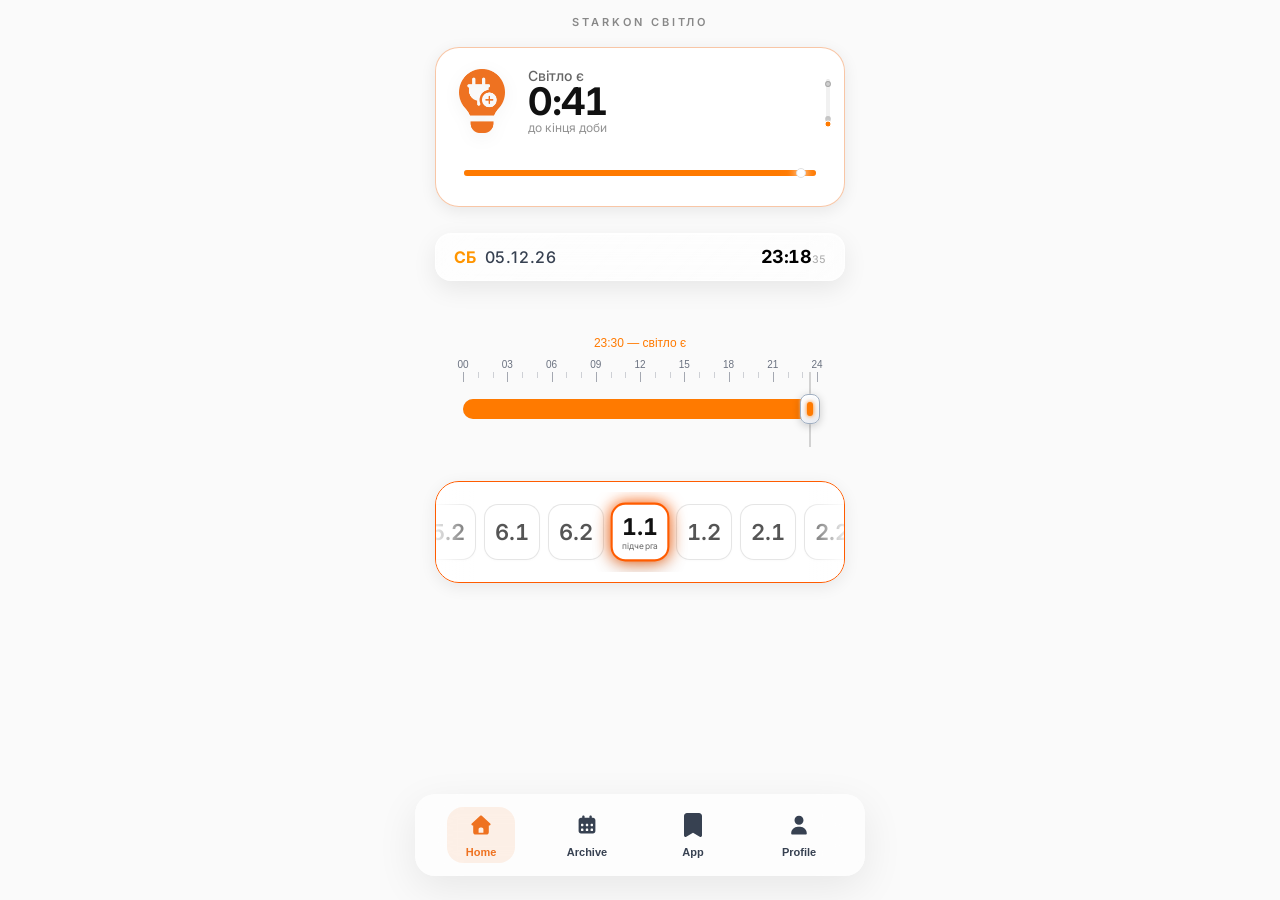
==== commit a140525c: "оновив гол іконку проекту та відступи в особистому кабінеті" ====
--- a/pwa/index.html
+++ b/pwa/index.html
@@ -20,7 +20,7 @@
     <link rel="manifest" href="manifest.json">
     <meta name="theme-color" content="#D77727">
     <link rel="icon" type="image/svg+xml" href="assets/app-icon.svg">
-    <link rel="apple-touch-icon" href="assets/app-icon.svg">
+    <link rel="apple-touch-icon" href="assets/app-icon-maskable.svg">
 </head>
 
 <body class="page-home">
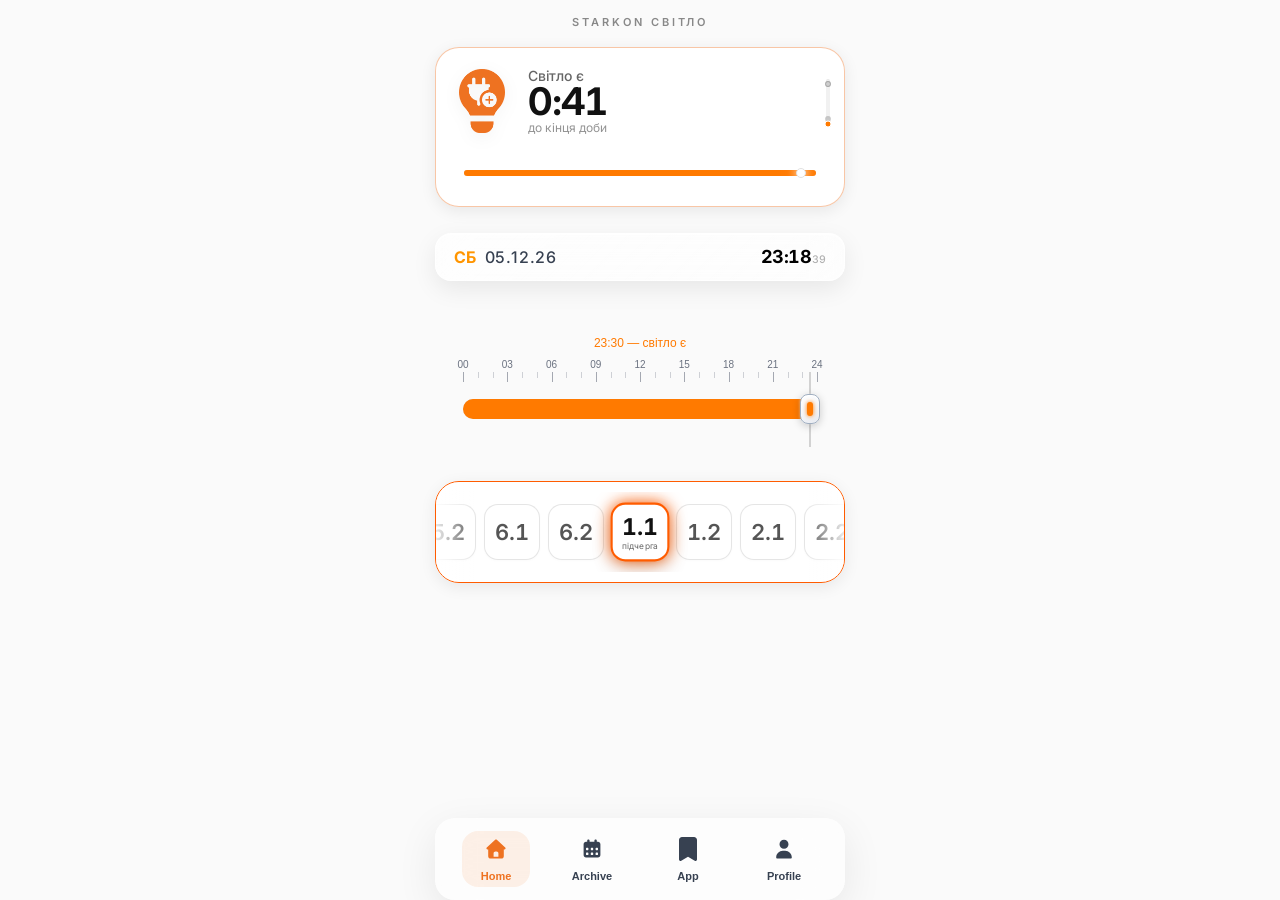
==== commit ea066519: "фікс редизайн особ каб перед переходом до нових БД" ====
--- a/pwa/index.html
+++ b/pwa/index.html
@@ -23,7 +23,7 @@
     <link rel="apple-touch-icon" href="assets/app-icon-maskable.svg">
 </head>
 
-<body class="page-home">
+<body class="page-home" style="background: #000; color: #fff;">
     <!-- Full Screen Loading Splash -->
     <div id="loading-screen" class="loading-screen">
         <div class="loading-bulb-container">
--- a/pwa/style.css
+++ b/pwa/style.css
@@ -1,3 +1,9 @@
+* {
+    box-sizing: border-box;
+    margin: 0;
+    padding: 0;
+}
+
 :root {
 
     /* Base Palette */
@@ -45,18 +51,27 @@
 
 
     /* Volume Shadows (Industrial Standard) */
-
     --volume-shadow: 0 8px 32px rgba(0, 0, 0, 0.24);
-
+    --volume-shadow-light: 0 12px 40px rgba(0, 0, 0, 0.08);
     --volume-shadow-glow: 0 0 15px rgba(238, 114, 33, 0.1);
 
-
+    /* Shadow Hierarchy */
+    --shadow-hero: 0 8px 24px rgba(0, 0, 0, 0.08); /* Integrated shadow instead of floating */
+    --shadow-card: 0 8px 24px rgba(0, 0, 0, 0.06);
+    --shadow-flat: none;
+
+    /* Blur Hierarchy */
+    --blur-hero: 24px;
+    --blur-card: 16px;
+    --blur-light: 8px;
+
+    /* Semantic Accents */
+    --v3-accent-dynamic: var(--system-accent);
 
     /* Layout Spacing */
-
     --block-spacing: 12px;
-
-}
+}
+
 
 
 
@@ -139,310 +154,1582 @@
 
 
 body {
-
     font-family: -apple-system, BlinkMacSystemFont, "SF Pro Text", "SF Pro Display", system-ui, sans-serif;
-
     line-height: 1.4;
-
     overflow-x: hidden;
-
     padding-bottom: 80px;
-
     background-color: #FAFAFA !important; /* Unified clean Apple-style background */
-
     position: relative;
-
+    margin: 0;
+    padding: 0;
+}
+
+#app {
+    width: 100%;
+    max-width: 450px;
+    margin: 0 auto;
+    position: relative;
+    min-height: 100vh;
 }
 
 
 
 .content-area, .content {
-
-    max-width: 450px !important;
-
-    margin: 0 auto !important;
-
+    max-width: 450px;
+    width: 100%;
+    margin: 0 auto;
+    box-sizing: border-box;
     padding: 16px 0 0 0; 
+}
+
+
+
+#home-section {
 
     display: flex;
 
     flex-direction: column;
 
+    gap: var(--block-spacing);
+
+    width: 100%;
+
+}
+
+
+
+/* PWA Page Labels (Unified Header System) */
+
+.pwa-page-label {
+
+    margin: 0 20px 8px; /* Added 20px side margins for alignment */
+
+    padding: 0;
+
+    font-size: 11px;
+
+    font-weight: 600;
+
+    color: #888;
+
+    letter-spacing: 3px;
+
+    text-transform: uppercase;
+
+    text-align: center;
+
+    /* width: auto; effectively via margin */
+
+
+
+    line-height: 1.2;
+
+    font-family: 'Inter', sans-serif;
+
+}
+
+
+
+/* Glassmorphism Components */
+
+.glass-header {
+
+    position: sticky;
+
+    top: 0;
+
+    z-index: 100;
+
+    padding: 12px 20px;
+
+    backdrop-filter: var(--glass-blur);
+
+    -webkit-backdrop-filter: var(--glass-blur);
+
+    display: flex;
+
+    justify-content: space-between;
+
+    align-items: center;
+
+    border-bottom: 1px solid var(--glass-border-dark);
+
+}
+
+
+
+.header-action-btn {
+
+    background: rgba(128, 128, 128, 0.1);
+
+    border: none;
+
+    width: 40px;
+
+    height: 40px;
+
+    border-radius: 50%;
+
+    display: flex;
+
+    align-items: center;
+
+    justify-content: center;
+
+    color: var(--system-text);
+
+    cursor: pointer;
+
+    transition: all 0.2s;
+
+}
+
+
+
+.header-action-btn:active {
+
+    transform: scale(0.9);
+
+    background: rgba(255, 149, 0, 0.1);
+
+    color: var(--system-accent);
+
+}
+
+
+
+/* Background Decorations */
+
+.bg-date-decor {
+
+    position: fixed;
+
+    top: 50%;
+
+    left: 50%;
+
+    transform: translate(-50%, -50%) rotate(-15deg);
+
+    font-size: 30vw;
+
+    font-weight: 900;
+
+    color: var(--system-text-neutral);
+
+    opacity: 0.03;
+
+    pointer-events: none;
+
+    z-index: -1;
+
+    user-select: none;
+
+    white-space: nowrap;
+
+}
+
+
+
+/* Typography Enhancements */
+
+.link-inactive {
+
+    font-size: 13px;
+
+    color: var(--system-text-neutral);
+
+    text-decoration: none;
+
+    opacity: 0.5;
+
+    cursor: default;
+
+    font-style: italic;
+
+    transition: opacity 0.3s;
+
+}
+
+
+
+.link-inactive:hover {
+
+    opacity: 0.7;
+
+}
+
+
+
+/* Date & Tomorrow UI */
+
+.date-badge {
+
+    text-align: center;
+
+    font-size: 13px;
+
+    font-weight: 600;
+
+    color: rgba(255, 255, 255, 0.95) !important; /* Made white for contrast on foundation */
+
+    background: rgba(255, 255, 255, 0.15);
+
+    padding: 6px 16px;
+
+    border-radius: 20px;
+
+    width: fit-content;
+
+    margin: 0 auto 16px;
+
+    backdrop-filter: blur(4px);
+
+    border: 1px solid rgba(255, 255, 255, 0.2);
+
+}
+
+
+
+.btn-tomorrow {
+
+    margin-top: 16px;
+
+    background: rgba(255, 149, 0, 0.1);
+
+    color: var(--system-accent);
+
+    border: 1px solid rgba(255, 149, 0, 0.2);
+
+    padding: 10px 20px;
+
+    border-radius: 14px;
+
+    font-size: 14px;
+
+    font-weight: 700;
+
+    cursor: pointer;
+
+    animation: pulse-soft 3s infinite;
+
+    z-index: 2;
+
+}
+
+
+
+@keyframes pulse-soft {
+
+    0% {
+
+        box-shadow: 0 0 0 0 rgba(255, 149, 0, 0.2);
+
+    }
+
+
+
+    70% {
+
+        box-shadow: 0 0 0 10px rgba(255, 149, 0, 0);
+
+    }
+
+
+
+    100% {
+
+        box-shadow: 0 0 0 0 rgba(255, 149, 0, 0);
+
+    }
+
+}
+
+
+
+.hidden {
+
+    display: none !important;
+
+}
+
+
+
+/* Multi-page Navigation */
+
+.nav-item {
+
+    cursor: pointer;
+
+    transition: all 0.2s;
+
+    background: transparent;
+
+    border: none;
+
+    padding: 6px 4px;
+
+    display: flex;
+
+    flex-direction: column;
+
+    align-items: center;
+
+    justify-content: center;
+
+    gap: 4px;
+
+    color: #374151; /* Matte Dark Grey */
+
+    border-radius: 16px;
+
+    width: 68px;
+
+    height: 56px;
+
+}
+
+
+
+.nav-item .icon {
+
+    font-size: 22px;
+
+}
+
+
+
+.nav-item .nav-text {
+
+    font-size: 11px;
+
+    font-weight: 600;
+
+    line-height: 1;
+
+    white-space: nowrap;
+
+}
+
+
+
+.nav-item.active {
+
+    color: #ee7221; /* Matte Bulb Orange */
+
+    background: rgba(238, 114, 33, 0.1);
+
+}
+
+
+
+.cabinet-hero {
+
+    padding: 16px 24px; /* Reduced padding */
+
+    display: flex;
+
+    flex-direction: column;
+
+    align-items: center;
+
+    background: linear-gradient(135deg, rgba(255, 149, 0, 0.05) 0%, rgba(0, 0, 0, 0) 100%);
+
+    border-radius: 30px;
+
+    margin-bottom: 4px; /* Tight fit to dashboard */
+
+}
+
+
+
+.profile-avatar-large {
+
+    width: 90px;
+
+    height: 90px;
+
+    border-radius: 50%;
+
+    border: 3px solid #fff;
+
+    box-shadow: 0 10px 30px rgba(0, 0, 0, 0.1);
+
+    margin-bottom: 16px;
+
+}
+
+
+
+.pro-badge {
+
+    background: linear-gradient(45deg, #FFD700, #FFA500);
+
+    color: #fff;
+
+    padding: 2px 8px;
+
+    border-radius: 10px;
+
+    font-size: 10px;
+
+    font-weight: 800;
+
+    text-transform: uppercase;
+
+    margin-left: 8px;
+
+    vertical-align: middle;
+
+}
+
+
+
+.stat-grid {
+
+    display: grid;
+
+    grid-template-columns: 1fr 1fr;
+
+    gap: 16px;
+
+    margin-bottom: 24px;
+
+}
+
+
+
+.stat-card {
+
+    padding: 16px;
+
+    display: flex;
+
+    flex-direction: column;
+
+    gap: 4px;
+
+}
+
+
+
+.stat-value {
+
+    font-size: 20px;
+
+    font-weight: 800;
+
+    color: var(--system-accent);
+
+}
+
+
+
+.stat-label {
+
+    font-size: 11px;
+
+    color: var(--system-text-neutral);
+
+    text-transform: uppercase;
+
+    letter-spacing: 0.5px;
+
+}
+
+
+
+/* Section Icons */
+
+.section-header-row {
+
+    display: flex;
+
+    align-items: center;
+
+    gap: 10px;
+
+    margin-bottom: 16px;
+
+}
+
+
+
+.section-icon-bg {
+
+    width: 32px;
+
+    height: 32px;
+
+    background: rgba(255, 149, 0, 0.1);
+
+    border-radius: 8px;
+
+    display: flex;
+
+    align-items: center;
+
+    justify-content: center;
+
+    color: var(--system-accent);
+
+}
+
+
+
+/* Action Cards */
+
+.action-card {
+
+    display: flex;
+
+    align-items: center;
+
+    justify-content: space-between;
+
+    padding: 16px 20px;
+
+    margin-bottom: 12px;
+
+}
+
+
+
+.action-card:active {
+
+    transform: scale(0.97);
+
+}
+
+
+
+.danger-zone {
+
+    margin-top: 40px;
+
+    padding: 20px;
+
+    border-radius: 20px;
+
+    background: rgba(255, 59, 48, 0.05);
+
+    border: 1px dashed rgba(255, 59, 48, 0.2);
+
+}
+
+
+
+.btn-danger-text {
+
+    color: var(--system-red);
+
+    background: transparent;
+
+    border: none;
+
+    font-size: 14px;
+
+    font-weight: 600;
+
+    cursor: pointer;
+
+}
+
+
+
+.glass-card {
+
+    padding: 24px;
+
+    border-radius: 16px;
+
+    backdrop-filter: var(--glass-blur);
+
+    -webkit-backdrop-filter: var(--glass-blur);
+
+    transition: transform 0.2s ease-in-out, box-shadow 0.2s ease;
+
+    overflow: hidden;
+
+}
+
+
+
+.glass-card:active {
+
+    transform: scale(0.98);
+
+}
+
+
+
+.glass-nav {
+
+    position: fixed;
+
+    bottom: 0; /* Standard tab bar alignment */
+
+    left: 50%;
+
+    transform: translateX(-50%);
+
+    width: calc(100% - 40px);
+
+    max-width: 410px !important; /* Matches content width (450 - 20 - 20) for vertical alignment */
+
+    display: flex;
+
+    justify-content: space-around;
+
+    padding: 12px;
+
+    border-radius: 20px; /* More rounded for premium look */
+
+    backdrop-filter: blur(20px) saturate(180%);
+
+    -webkit-backdrop-filter: blur(20px) saturate(180%);
+
+    z-index: 1000;
+
+    box-sizing: border-box;
+
+    transition: all 0.3s ease;
+
+}
+
+
+
+
+
+/* Typography */
+
+.headline-hero {
+
+    font-size: 24px;
+
+    font-weight: 700;
+
+    letter-spacing: -0.5px;
+
+}
+
+
+
+.subheadline {
+
+    font-size: 18px;
+
+    font-weight: 600;
+
+    margin-bottom: 12px;
+
+}
+
+
+
+.body-neutral {
+
+    font-size: 14px;
+
+    color: var(--system-text-neutral);
+
+}
+
+
+
+/* Interaction & Motion */
+
+@keyframes fadeIn {
+
+    from {
+
+        opacity: 0;
+
+        transform: translateY(10px);
+
+    }
+
+
+
+    to {
+
+        opacity: 1;
+
+        transform: translateY(0);
+
+    }
+
+}
+
+
+
+.fade-in {
+
+    animation: fadeIn 0.5s ease-out forwards;
+
+}
+
+
+
+/* Group Carousel Master Selector */
+
+.group-carousel {
+
+    display: flex;
+
+    overflow-x: auto;
+
+    scroll-snap-type: x mandatory;
+
+    padding: 12px 20px;
+
+    gap: 10px;
+
+    -ms-overflow-style: none;
+
+    scrollbar-width: none;
+
+    background: rgba(128, 128, 128, 0.05);
+
+    border-bottom: 1px solid var(--glass-border-dark);
+
+}
+
+
+
+.group-carousel::-webkit-scrollbar {
+
+    display: none;
+
+}
+
+
+
+.carousel-pill {
+
+    flex: 0 0 auto;
+
+    scroll-snap-align: center;
+
+    background: rgba(128, 128, 128, 0.1);
+
+    border: 1px solid rgba(128, 128, 128, 0.2);
+
+    padding: 8px 18px;
+
+    border-radius: 20px;
+
+    font-size: 14px;
+
+    font-weight: 600;
+
+    color: inherit;
+
+    cursor: pointer;
+
+    transition: all 0.3s cubic-bezier(0.4, 0, 0.2, 1);
+
+}
+
+
+
+.carousel-pill.active {
+
+    background: var(--system-accent);
+
+    color: white;
+
+    border-color: var(--system-accent);
+
+    transform: scale(1.05);
+
+    box-shadow: 0 4px 12px rgba(255, 149, 0, 0.3);
+
+}
+
+
+
+/* Redundant .nav-item removed to prevent conflicts with primary definition at line 228 */
+
+
+
+/* Smart Hero */
+
+
+
+/* Buttons */
+
+.action-btn {
+
+    background: var(--system-accent);
+
+    color: white;
+
+    border: none;
+
+    padding: 8px 16px;
+
+    border-radius: 12px;
+
+    font-size: 13px;
+
+    font-weight: 600;
+
+    margin-top: 10px;
+
+    cursor: pointer;
+
+}
+
+
+
+@keyframes pulseNeon {
+
+    0% {
+
+        box-shadow: 0 0 10px rgba(255, 149, 0, 0.5), 0 0 20px rgba(255, 149, 0, 0.3);
+
+        transform: scale(1);
+
+    }
+
+
+
+    50% {
+
+        box-shadow: 0 0 20px rgba(255, 149, 0, 0.8), 0 0 30px rgba(255, 149, 0, 0.5);
+
+        transform: scale(1.02);
+
+    }
+
+
+
+    100% {
+
+        box-shadow: 0 0 10px rgba(255, 149, 0, 0.5), 0 0 20px rgba(255, 149, 0, 0.3);
+
+        transform: scale(1);
+
+    }
+
+}
+
+
+
+.btn-tomorrow {
+
+    background: linear-gradient(135deg, #FF9500 0%, #FF3200 100%);
+
+    color: white;
+
+    border: none;
+
+    padding: 12px 24px;
+
+    border-radius: 20px;
+
+    font-size: 15px;
+
+    font-weight: 700;
+
+    margin-top: 20px;
+
+    margin-bottom: 20px;
+
+    cursor: pointer;
+
+    box-shadow: 0 4px 15px rgba(255, 149, 0, 0.4);
+
+    transition: all 0.3s ease;
+
+    animation: pulseNeon 2s infinite ease-in-out;
+
+}
+
+
+
+.btn-tomorrow-header.hidden {
+
+    display: none !important;
+
+}
+
+
+
+
+
+
+
+
+
+/* Google Button */
+
+.btn-google {
+
+    display: flex;
+
+    align-items: center;
+
+    justify-content: center;
+
     gap: 12px;
 
-    min-height: 80vh;
-
-    justify-content: flex-start;
-
-    overflow: hidden !important; /* Prevent horizontal scroll leak */
-
-}
-
-
-
-#home-section {
+    background: white;
+
+    color: #3c4043;
+
+    border: none;
+
+    padding: 14px 24px;
+
+    border-radius: 100px;
+
+    font-size: 15px;
+
+    font-weight: 500;
+
+    cursor: pointer;
+
+    box-shadow: 0 4px 12px rgba(0, 0, 0, 0.15);
+
+    transition: all 0.2s ease;
+
+}
+
+
+
+.btn-google:active {
+
+    transform: scale(0.98);
+
+}
+
+
+
+/* iOS Toggle Switch */
+
+.ios-toggle {
+
+    position: relative;
+
+    display: inline-block;
+
+    width: 50px;
+
+    height: 30px;
+
+}
+
+
+
+.ios-toggle input {
+
+    opacity: 0;
+
+    width: 0;
+
+    height: 0;
+
+}
+
+
+
+.ios-toggle .slider {
+
+    position: absolute;
+
+    cursor: pointer;
+
+    top: 0;
+
+    left: 0;
+
+    right: 0;
+
+    bottom: 0;
+
+    background-color: rgba(255, 255, 255, 0.1);
+
+    transition: .4s;
+
+    border-radius: 34px;
+
+    border: 1px solid rgba(255, 255, 255, 0.05);
+
+}
+
+
+
+.ios-toggle .slider:before {
+
+    position: absolute;
+
+    content: "";
+
+    height: 24px;
+
+    width: 24px;
+
+    left: 2px;
+
+    bottom: 2px;
+
+    background-color: #8E8E93;
+
+    transition: .4s;
+
+    border-radius: 50%;
+
+    box-shadow: 0 2px 4px rgba(0, 0, 0, 0.2);
+
+}
+
+
+
+.ios-toggle input:checked+.slider {
+
+    background-color: #34C759;
+
+    border-color: transparent;
+
+}
+
+
+
+.ios-toggle input:checked+.slider:before {
+
+    background-color: white;
+
+    transform: translateX(20px);
+
+}
+
+
+
+.small-btn {
+
+    font-weight: 600;
+
+}
+
+
+
+.close-btn {
+
+    width: 100%;
+
+    background: rgba(128, 128, 128, 0.15);
+
+    border: none;
+
+    color: inherit;
+
+    padding: 14px;
+
+    border-radius: 16px;
+
+    font-weight: 600;
+
+    margin-top: 20px;
+
+    cursor: pointer;
+
+}
+
+
+
+/* Overlay & Bottom Sheet */
+
+.overlay {
+
+    position: fixed;
+
+    inset: 0;
+
+    background: rgba(0, 0, 0, 0.5);
+
+    backdrop-filter: blur(14px);
+
+    -webkit-backdrop-filter: blur(14px);
+
+    z-index: 2000;
+
+    display: none;
+
+    align-items: center;
+
+    justify-content: center;
+
+}
+
+
+
+.overlay.active {
+
+    display: flex;
+
+    animation: fadeIn 0.3s ease;
+
+}
+
+
+
+@keyframes fadeIn {
+
+    from {
+
+        opacity: 0;
+
+    }
+
+
+
+    to {
+
+        opacity: 1;
+
+    }
+
+}
+
+
+
+@keyframes fadeInUp {
+    from {
+        opacity: 0;
+        transform: scale(0.98);
+    }
+    to {
+        opacity: 1;
+        transform: scale(1);
+    }
+}
+
+
+
+.fade-in-up {
+
+    animation: fadeInUp 0.5s cubic-bezier(0.16, 1, 0.3, 1);
+
+}
+
+
+
+.bottom-sheet {
+
+    position: fixed;
+
+    bottom: -100%;
+
+    left: 0;
+
+    right: 0;
+
+    margin: 0;
+
+    border-radius: 30px 30px 0 0;
+
+    padding: 24px;
+
+    transition: bottom 0.4s cubic-bezier(0.2, 0.8, 0.2, 1);
+
+    z-index: 2001;
+
+    backdrop-filter: var(--glass-blur);
+
+    -webkit-backdrop-filter: var(--glass-blur);
+
+}
+
+
+
+.overlay.active .bottom-sheet {
+
+    bottom: 0;
+
+}
+
+
+
+.sheet-handle {
+
+    width: 40px;
+
+    height: 4px;
+
+    background: rgba(128, 128, 128, 0.3);
+
+    border-radius: 2px;
+
+    margin: 0 auto 20px;
+
+}
+
+
+
+/* Group Grid */
+
+.group-grid {
+
+    display: grid;
+
+    grid-template-columns: repeat(3, 1fr);
+
+    gap: 12px;
+
+    margin-bottom: 8px;
+
+}
+
+
+
+.group-btn {
+
+    background: rgba(128, 128, 128, 0.1);
+
+    border: 1px solid rgba(128, 128, 128, 0.2);
+
+    color: inherit;
+
+    padding: 12px;
+
+    border-radius: 12px;
+
+    font-size: 16px;
+
+    font-weight: 600;
+
+    cursor: pointer;
+
+    transition: all 0.2s;
+
+}
+
+
+
+.group-btn.active {
+
+    background: var(--system-accent);
+
+    border-color: var(--system-accent);
+
+    color: white;
+
+}
+
+
+
+/* NEW Picker Styles */
+
+.picker-grid {
+
+    display: grid;
+
+    grid-template-columns: repeat(4, 1fr);
+
+    grid-template-rows: repeat(3, auto);
+
+    gap: 10px;
+
+}
+
+
+
+.picker-btn {
+
+    padding: 14px 0;
+
+    font-size: 14px;
+
+    font-weight: 700;
+
+    border-radius: 14px;
+
+    border: 1px solid rgba(128, 128, 128, 0.1);
+
+    background: rgba(255, 255, 255, 0.08);
+
+    color: var(--system-text);
+
+    cursor: pointer;
+
+    transition: all 0.2s;
+
+}
+
+
+
+.picker-btn:active {
+
+    transform: scale(0.92);
+
+    background: rgba(128, 128, 128, 0.15);
+
+}
+
+
+
+.picker-btn.active {
+
+    background: rgba(215, 119, 39, 0.15);
+
+    border-color: rgba(215, 119, 39, 0.4);
+
+    color: #D77727;
+
+}
+
+
+
+.stats-divider {
+
+    height: 1px;
+
+    background: linear-gradient(to right, transparent, rgba(128, 128, 128, 0.08), transparent);
+
+    margin: 16px 0;
+
+}
+
+
+
+.stats-row {
+
+    display: flex;
+
+    justify-content: space-around;
+
+    padding: 4px 0;
+
+}
+
+
+
+.stat-item {
 
     display: flex;
 
     flex-direction: column;
 
-    gap: var(--block-spacing);
-
-    width: 100%;
-
-}
-
-
-
-/* PWA Page Labels (Unified Header System) */
-
-.pwa-page-label {
-
-    margin: 0 20px 8px; /* Added 20px side margins for alignment */
-
-    padding: 0;
-
-    font-size: 11px;
-
-    font-weight: 600;
-
-    color: #888;
-
-    letter-spacing: 3px;
+    align-items: center;
+
+    flex: 1;
+
+}
+
+
+
+.stat-value {
+
+    font-size: 18px;
+
+    font-weight: 800;
+
+    margin-bottom: 2px;
+
+}
+
+
+
+.stat-label {
+
+    font-size: 10px;
 
     text-transform: uppercase;
 
-    text-align: center;
-
-    /* width: auto; effectively via margin */
-
-
-
-    line-height: 1.2;
-
-    font-family: 'Inter', sans-serif;
-
-}
-
-
-
-/* Glassmorphism Components */
-
-.glass-header {
-
-    position: sticky;
-
-    top: 0;
-
-    z-index: 100;
-
-    padding: 12px 20px;
-
-    backdrop-filter: var(--glass-blur);
-
-    -webkit-backdrop-filter: var(--glass-blur);
-
-    display: flex;
+    font-weight: 700;
+
+    opacity: 0.6;
+
+    letter-spacing: 0.8px;
+
+}
+
+
+
+/* Timeline Slider */
+
+.timeline-slider {
+
+    display: flex;
+
+    overflow-x: auto;
+
+    scroll-snap-type: x mandatory;
+
+    gap: 12px;
+
+    padding: 16px 0;
+
+    margin: 12px -20px 0;
+
+    padding-left: 20px;
+
+    padding-right: 20px;
+
+    scroll-behavior: smooth;
+
+    -ms-overflow-style: none;
+
+    scrollbar-width: none;
+
+}
+
+
+
+.timeline-slider::-webkit-scrollbar {
+
+    display: none;
+
+}
+
+
+
+/* Scrubber Preview (Default Style) */
+
+.scrubber-preview {
+
+    display: flex;
+
+    align-items: center;
+
+    gap: 12px;
+
+    padding: 10px 16px;
+
+    background: rgba(122, 122, 122, 0.9);
+
+    border-radius: 20px;
+
+    box-shadow: 0 4px 15px rgba(0, 0, 0, 0.2);
+
+    margin-left: auto;
+
+    position: relative;
+
+    left: 0 !important;
+
+    transition: background-color 0.3s ease, box-shadow 0.3s ease;
+
+    z-index: 10;
+
+}
+
+
+
+.preview-on {
+
+    background: rgba(255, 149, 0, 0.9);
+
+    box-shadow: 0 4px 20px rgba(255, 149, 0, 0.4);
+
+}
+
+
+
+.preview-off {
+
+    background: rgba(44, 44, 46, 0.95);
+
+    box-shadow: 0 4px 20px rgba(0, 0, 0, 0.5);
+
+}
+
+
+
+/* Scrubber Preview (Premium Glass Bulbashka for Home) */
+
+.page-home .scrubber-preview {
+
+    display: flex;
+
+    flex-direction: row;
+
+    align-items: center;
 
     justify-content: space-between;
 
-    align-items: center;
-
-    border-bottom: 1px solid var(--glass-border-dark);
-
-}
-
-
-
-.header-action-btn {
-
-    background: rgba(128, 128, 128, 0.1);
-
-    border: none;
-
-    width: 40px;
-
-    height: 40px;
-
-    border-radius: 50%;
-
-    display: flex;
-
-    align-items: center;
-
-    justify-content: center;
-
-    color: var(--system-text);
-
-    cursor: pointer;
-
-    transition: all 0.2s;
-
-}
-
-
-
-.header-action-btn:active {
-
-    transform: scale(0.9);
-
-    background: rgba(255, 149, 0, 0.1);
-
-    color: var(--system-accent);
-
-}
-
-
-
-/* Background Decorations */
-
-.bg-date-decor {
-
-    position: fixed;
-
-    top: 50%;
-
-    left: 50%;
-
-    transform: translate(-50%, -50%) rotate(-15deg);
-
-    font-size: 30vw;
-
-    font-weight: 900;
-
-    color: var(--system-text-neutral);
-
-    opacity: 0.03;
-
-    pointer-events: none;
-
-    z-index: -1;
-
-    user-select: none;
-
-    white-space: nowrap;
-
-}
-
-
-
-/* Typography Enhancements */
-
-.link-inactive {
-
-    font-size: 13px;
-
-    color: var(--system-text-neutral);
-
-    text-decoration: none;
-
-    opacity: 0.5;
-
-    cursor: default;
-
-    font-style: italic;
-
-    transition: opacity 0.3s;
-
-}
-
-
-
-.link-inactive:hover {
-
-    opacity: 0.7;
-
-}
-
-
-
-/* Date & Tomorrow UI */
-
-.date-badge {
-
-    text-align: center;
-
-    font-size: 13px;
-
-    font-weight: 600;
-
-    color: rgba(255, 255, 255, 0.95) !important; /* Made white for contrast on foundation */
-
-    background: rgba(255, 255, 255, 0.15);
-
-    padding: 6px 16px;
+    gap: 10px;
+
+    padding: 10px 18px;
 
     border-radius: 20px;
 
-    width: fit-content;
-
-    margin: 0 auto 16px;
-
-    backdrop-filter: blur(4px);
-
-    border: 1px solid rgba(255, 255, 255, 0.2);
-
-}
-
-
-
-.btn-tomorrow {
-
-    margin-top: 16px;
-
-    background: rgba(255, 149, 0, 0.1);
-
-    color: var(--system-accent);
-
-    border: 1px solid rgba(255, 149, 0, 0.2);
-
-    padding: 10px 20px;
-
-    border-radius: 14px;
-
-    font-size: 14px;
-
-    font-weight: 700;
-
-    cursor: pointer;
-
-    animation: pulse-soft 3s infinite;
-
-    z-index: 2;
-
-}
-
-
-
-@keyframes pulse-soft {
-
-    0% {
-
-        box-shadow: 0 0 0 0 rgba(255, 149, 0, 0.2);
-
-    }
-
-
-
-    70% {
-
-        box-shadow: 0 0 0 10px rgba(255, 149, 0, 0);
-
-    }
-
-
-
-    100% {
-
-        box-shadow: 0 0 0 0 rgba(255, 149, 0, 0);
-
-    }
-
-}
-
-
-
-.hidden {
+    margin-bottom: 0;
+
+    margin-top: 0;
+
+    margin-left: 0;
+
+    width: auto;
+
+    min-width: 200px;
+
+    background: rgba(28, 28, 30, 0.85);
+
+    backdrop-filter: blur(25px) saturate(200%);
+
+    -webkit-backdrop-filter: blur(25px) saturate(200%);
+
+    border: 2px solid rgba(255, 255, 255, 0.1);
+
+    box-shadow: 0 15px 45px rgba(0, 0, 0, 0.2);
+
+    transition: all 0.4s cubic-bezier(0.23, 1, 0.32, 1);
+
+    position: relative;
+
+    left: 0 !important;
+
+}
+
+
+
+.page-home .preview-on {
+
+    background: rgba(255, 149, 0, 0.95) !important;
+
+    border-color: rgba(255, 255, 255, 0.3) !important;
+
+    box-shadow: 0 10px 30px rgba(255, 149, 0, 0.4) !important;
+
+}
+
+
+
+/* Home Page Redesign - Bottom Controls moved to css/home-tablo.css */
+
+
+
+/* === HOME BOTTOM CONTROLS === */
+
+
+
+/* --- Queue Selector moved to css/home-tablo.css --- */
+
+
+
+.queue-btn-hint-line {
+
+    font-size: 9px !important;
+
+    font-weight: 700 !important;
+
+    color: rgba(255, 255, 255, 0.55) !important;
+
+    text-transform: uppercase !important;
+
+    letter-spacing: 0.04em !important;
+
+    display: block !important;
+
+}
+
+
+
+/* --- Central Date Button (3-column) --- */
+
+.home-date-btn {
 
     display: none !important;
 
@@ -450,1300 +1737,6 @@
 
 
 
-/* Multi-page Navigation */
-
-.nav-item {
-
-    cursor: pointer;
-
-    transition: all 0.2s;
-
-    background: transparent;
-
-    border: none;
-
-    padding: 6px 4px;
-
-    display: flex;
-
-    flex-direction: column;
-
-    align-items: center;
-
-    justify-content: center;
-
-    gap: 4px;
-
-    color: #374151; /* Matte Dark Grey */
-
-    border-radius: 16px;
-
-    width: 68px;
-
-    height: 56px;
-
-}
-
-
-
-.nav-item .icon {
-
-    font-size: 22px;
-
-}
-
-
-
-.nav-item .nav-text {
-
-    font-size: 11px;
-
-    font-weight: 600;
-
-    line-height: 1;
-
-    white-space: nowrap;
-
-}
-
-
-
-.nav-item.active {
-
-    color: #ee7221; /* Matte Bulb Orange */
-
-    background: rgba(238, 114, 33, 0.1);
-
-}
-
-
-
-.cabinet-hero {
-
-    padding: 16px 24px; /* Reduced padding */
-
-    display: flex;
-
-    flex-direction: column;
-
-    align-items: center;
-
-    background: linear-gradient(135deg, rgba(255, 149, 0, 0.05) 0%, rgba(0, 0, 0, 0) 100%);
-
-    border-radius: 30px;
-
-    margin-bottom: 4px; /* Tight fit to dashboard */
-
-}
-
-
-
-.profile-avatar-large {
-
-    width: 90px;
-
-    height: 90px;
-
-    border-radius: 50%;
-
-    border: 3px solid #fff;
-
-    box-shadow: 0 10px 30px rgba(0, 0, 0, 0.1);
-
-    margin-bottom: 16px;
-
-}
-
-
-
-.pro-badge {
-
-    background: linear-gradient(45deg, #FFD700, #FFA500);
-
-    color: #fff;
-
-    padding: 2px 8px;
-
-    border-radius: 10px;
-
-    font-size: 10px;
-
-    font-weight: 800;
-
-    text-transform: uppercase;
-
-    margin-left: 8px;
-
-    vertical-align: middle;
-
-}
-
-
-
-.stat-grid {
-
-    display: grid;
-
-    grid-template-columns: 1fr 1fr;
-
-    gap: 16px;
-
-    margin-bottom: 24px;
-
-}
-
-
-
-.stat-card {
-
-    padding: 16px;
-
-    display: flex;
-
-    flex-direction: column;
-
-    gap: 4px;
-
-}
-
-
-
-.stat-value {
-
-    font-size: 20px;
-
-    font-weight: 800;
-
-    color: var(--system-accent);
-
-}
-
-
-
-.stat-label {
-
-    font-size: 11px;
-
-    color: var(--system-text-neutral);
-
-    text-transform: uppercase;
-
-    letter-spacing: 0.5px;
-
-}
-
-
-
-/* Section Icons */
-
-.section-header-row {
-
-    display: flex;
-
-    align-items: center;
-
-    gap: 10px;
-
-    margin-bottom: 16px;
-
-}
-
-
-
-.section-icon-bg {
-
-    width: 32px;
-
-    height: 32px;
-
-    background: rgba(255, 149, 0, 0.1);
-
-    border-radius: 8px;
-
-    display: flex;
-
-    align-items: center;
-
-    justify-content: center;
-
-    color: var(--system-accent);
-
-}
-
-
-
-/* Action Cards */
-
-.action-card {
-
-    display: flex;
-
-    align-items: center;
-
-    justify-content: space-between;
-
-    padding: 16px 20px;
-
-    margin-bottom: 12px;
-
-}
-
-
-
-.action-card:active {
-
-    transform: scale(0.97);
-
-}
-
-
-
-.danger-zone {
-
-    margin-top: 40px;
-
-    padding: 20px;
-
-    border-radius: 20px;
-
-    background: rgba(255, 59, 48, 0.05);
-
-    border: 1px dashed rgba(255, 59, 48, 0.2);
-
-}
-
-
-
-.btn-danger-text {
-
-    color: var(--system-red);
-
-    background: transparent;
-
-    border: none;
-
-    font-size: 14px;
-
-    font-weight: 600;
-
-    cursor: pointer;
-
-}
-
-
-
-.glass-card {
-
-    padding: 24px;
-
-    border-radius: 16px;
-
-    backdrop-filter: var(--glass-blur);
-
-    -webkit-backdrop-filter: var(--glass-blur);
-
-    transition: transform 0.2s ease-in-out, box-shadow 0.2s ease;
-
-    overflow: hidden;
-
-}
-
-
-
-.glass-card:active {
-
-    transform: scale(0.98);
-
-}
-
-
-
-.glass-nav {
-
-    position: fixed;
-
-    bottom: 24px; /* More "breathing" space from bottom */
-
-    left: 50%;
-
-    transform: translateX(-50%);
-
-    width: calc(100% - 40px);
-
-    max-width: 450px; /* Unified Standard Grid */
-
-    display: flex;
-
-    justify-content: space-around;
-
-    padding: 12px;
-
-    border-radius: 20px; /* More rounded for premium look */
-
-    backdrop-filter: blur(20px) saturate(180%);
-
-    -webkit-backdrop-filter: blur(20px) saturate(180%);
-
-    z-index: 1000;
-
-    box-sizing: border-box;
-
-    transition: all 0.3s ease;
-
-}
-
-
-
-
-
-/* Typography */
-
-.headline-hero {
-
-    font-size: 24px;
-
-    font-weight: 700;
-
-    letter-spacing: -0.5px;
-
-}
-
-
-
-.subheadline {
-
-    font-size: 18px;
-
-    font-weight: 600;
-
-    margin-bottom: 12px;
-
-}
-
-
-
-.body-neutral {
-
-    font-size: 14px;
-
-    color: var(--system-text-neutral);
-
-}
-
-
-
-/* Interaction & Motion */
-
-@keyframes fadeIn {
-
-    from {
-
-        opacity: 0;
-
-        transform: translateY(10px);
-
-    }
-
-
-
-    to {
-
-        opacity: 1;
-
-        transform: translateY(0);
-
-    }
-
-}
-
-
-
-.fade-in {
-
-    animation: fadeIn 0.5s ease-out forwards;
-
-}
-
-
-
-/* Group Carousel Master Selector */
-
-.group-carousel {
-
-    display: flex;
-
-    overflow-x: auto;
-
-    scroll-snap-type: x mandatory;
-
-    padding: 12px 20px;
-
-    gap: 10px;
-
-    -ms-overflow-style: none;
-
-    scrollbar-width: none;
-
-    background: rgba(128, 128, 128, 0.05);
-
-    border-bottom: 1px solid var(--glass-border-dark);
-
-}
-
-
-
-.group-carousel::-webkit-scrollbar {
-
-    display: none;
-
-}
-
-
-
-.carousel-pill {
-
-    flex: 0 0 auto;
-
-    scroll-snap-align: center;
-
-    background: rgba(128, 128, 128, 0.1);
-
-    border: 1px solid rgba(128, 128, 128, 0.2);
-
-    padding: 8px 18px;
-
-    border-radius: 20px;
-
-    font-size: 14px;
-
-    font-weight: 600;
-
-    color: inherit;
-
-    cursor: pointer;
-
-    transition: all 0.3s cubic-bezier(0.4, 0, 0.2, 1);
-
-}
-
-
-
-.carousel-pill.active {
-
-    background: var(--system-accent);
-
-    color: white;
-
-    border-color: var(--system-accent);
-
-    transform: scale(1.05);
-
-    box-shadow: 0 4px 12px rgba(255, 149, 0, 0.3);
-
-}
-
-
-
-/* Redundant .nav-item removed to prevent conflicts with primary definition at line 228 */
-
-
-
-/* Smart Hero */
-
-
-
-/* Buttons */
-
-.action-btn {
-
-    background: var(--system-accent);
-
-    color: white;
-
-    border: none;
-
-    padding: 8px 16px;
-
-    border-radius: 12px;
-
-    font-size: 13px;
-
-    font-weight: 600;
-
-    margin-top: 10px;
-
-    cursor: pointer;
-
-}
-
-
-
-@keyframes pulseNeon {
-
-    0% {
-
-        box-shadow: 0 0 10px rgba(255, 149, 0, 0.5), 0 0 20px rgba(255, 149, 0, 0.3);
-
-        transform: scale(1);
-
-    }
-
-
-
-    50% {
-
-        box-shadow: 0 0 20px rgba(255, 149, 0, 0.8), 0 0 30px rgba(255, 149, 0, 0.5);
-
-        transform: scale(1.02);
-
-    }
-
-
-
-    100% {
-
-        box-shadow: 0 0 10px rgba(255, 149, 0, 0.5), 0 0 20px rgba(255, 149, 0, 0.3);
-
-        transform: scale(1);
-
-    }
-
-}
-
-
-
-.btn-tomorrow {
-
-    background: linear-gradient(135deg, #FF9500 0%, #FF3200 100%);
-
-    color: white;
-
-    border: none;
-
-    padding: 12px 24px;
-
-    border-radius: 20px;
-
-    font-size: 15px;
-
-    font-weight: 700;
-
-    margin-top: 20px;
-
-    margin-bottom: 20px;
-
-    cursor: pointer;
-
-    box-shadow: 0 4px 15px rgba(255, 149, 0, 0.4);
-
-    transition: all 0.3s ease;
-
-    animation: pulseNeon 2s infinite ease-in-out;
-
-}
-
-
-
-.btn-tomorrow-header.hidden {
-
-    display: none !important;
-
-}
-
-
-
-
-
-
-
-
-
-/* Google Button */
-
-.btn-google {
-
-    display: flex;
-
-    align-items: center;
-
-    justify-content: center;
-
-    gap: 12px;
-
-    background: white;
-
-    color: #3c4043;
-
-    border: none;
-
-    padding: 14px 24px;
-
-    border-radius: 100px;
-
-    font-size: 15px;
-
-    font-weight: 500;
-
-    cursor: pointer;
-
-    box-shadow: 0 4px 12px rgba(0, 0, 0, 0.15);
-
-    transition: all 0.2s ease;
-
-}
-
-
-
-.btn-google:active {
-
-    transform: scale(0.98);
-
-}
-
-
-
-/* iOS Toggle Switch */
-
-.ios-toggle {
-
-    position: relative;
-
-    display: inline-block;
-
-    width: 50px;
-
-    height: 30px;
-
-}
-
-
-
-.ios-toggle input {
-
-    opacity: 0;
-
-    width: 0;
-
-    height: 0;
-
-}
-
-
-
-.ios-toggle .slider {
-
-    position: absolute;
-
-    cursor: pointer;
-
-    top: 0;
-
-    left: 0;
-
-    right: 0;
-
-    bottom: 0;
-
-    background-color: rgba(255, 255, 255, 0.1);
-
-    transition: .4s;
-
-    border-radius: 34px;
-
-    border: 1px solid rgba(255, 255, 255, 0.05);
-
-}
-
-
-
-.ios-toggle .slider:before {
-
-    position: absolute;
-
-    content: "";
-
-    height: 24px;
-
-    width: 24px;
-
-    left: 2px;
-
-    bottom: 2px;
-
-    background-color: #8E8E93;
-
-    transition: .4s;
-
-    border-radius: 50%;
-
-    box-shadow: 0 2px 4px rgba(0, 0, 0, 0.2);
-
-}
-
-
-
-.ios-toggle input:checked+.slider {
-
-    background-color: #34C759;
-
-    border-color: transparent;
-
-}
-
-
-
-.ios-toggle input:checked+.slider:before {
-
-    background-color: white;
-
-    transform: translateX(20px);
-
-}
-
-
-
-.small-btn {
-
-    font-weight: 600;
-
-}
-
-
-
-.close-btn {
-
-    width: 100%;
-
-    background: rgba(128, 128, 128, 0.15);
-
-    border: none;
-
-    color: inherit;
-
-    padding: 14px;
-
-    border-radius: 16px;
-
-    font-weight: 600;
-
-    margin-top: 20px;
-
-    cursor: pointer;
-
-}
-
-
-
-/* Overlay & Bottom Sheet */
-
-.overlay {
-
-    position: fixed;
-
-    inset: 0;
-
-    background: rgba(0, 0, 0, 0.5);
-
-    backdrop-filter: blur(14px);
-
-    -webkit-backdrop-filter: blur(14px);
-
-    z-index: 2000;
-
-    display: none;
-
-    align-items: center;
-
-    justify-content: center;
-
-}
-
-
-
-.overlay.active {
-
-    display: flex;
-
-    animation: fadeIn 0.3s ease;
-
-}
-
-
-
-@keyframes fadeIn {
-
-    from {
-
-        opacity: 0;
-
-    }
-
-
-
-    to {
-
-        opacity: 1;
-
-    }
-
-}
-
-
-
-@keyframes fadeInUp {
-
-    from {
-
-        opacity: 0;
-
-        transform: translateY(30px) scale(0.95);
-
-    }
-
-
-
-    to {
-
-        opacity: 1;
-
-        transform: translateY(0) scale(1);
-
-    }
-
-}
-
-
-
-.fade-in-up {
-
-    animation: fadeInUp 0.5s cubic-bezier(0.16, 1, 0.3, 1);
-
-}
-
-
-
-.bottom-sheet {
-
-    position: fixed;
-
-    bottom: -100%;
-
-    left: 0;
-
-    right: 0;
-
-    margin: 0;
-
-    border-radius: 30px 30px 0 0;
-
-    padding: 24px;
-
-    transition: bottom 0.4s cubic-bezier(0.2, 0.8, 0.2, 1);
-
-    z-index: 2001;
-
-    backdrop-filter: var(--glass-blur);
-
-    -webkit-backdrop-filter: var(--glass-blur);
-
-}
-
-
-
-.overlay.active .bottom-sheet {
-
-    bottom: 0;
-
-}
-
-
-
-.sheet-handle {
-
-    width: 40px;
-
-    height: 4px;
-
-    background: rgba(128, 128, 128, 0.3);
-
-    border-radius: 2px;
-
-    margin: 0 auto 20px;
-
-}
-
-
-
-/* Group Grid */
-
-.group-grid {
-
-    display: grid;
-
-    grid-template-columns: repeat(3, 1fr);
-
-    gap: 12px;
-
-    margin-bottom: 8px;
-
-}
-
-
-
-.group-btn {
-
-    background: rgba(128, 128, 128, 0.1);
-
-    border: 1px solid rgba(128, 128, 128, 0.2);
-
-    color: inherit;
-
-    padding: 12px;
-
-    border-radius: 12px;
-
-    font-size: 16px;
-
-    font-weight: 600;
-
-    cursor: pointer;
-
-    transition: all 0.2s;
-
-}
-
-
-
-.group-btn.active {
-
-    background: var(--system-accent);
-
-    border-color: var(--system-accent);
-
-    color: white;
-
-}
-
-
-
-/* NEW Picker Styles */
-
-.picker-grid {
-
-    display: grid;
-
-    grid-template-columns: repeat(4, 1fr);
-
-    grid-template-rows: repeat(3, auto);
-
-    gap: 10px;
-
-}
-
-
-
-.picker-btn {
-
-    padding: 14px 0;
-
-    font-size: 14px;
-
-    font-weight: 700;
-
-    border-radius: 14px;
-
-    border: 1px solid rgba(128, 128, 128, 0.1);
-
-    background: rgba(255, 255, 255, 0.08);
-
-    color: var(--system-text);
-
-    cursor: pointer;
-
-    transition: all 0.2s;
-
-}
-
-
-
-.picker-btn:active {
-
-    transform: scale(0.92);
-
-    background: rgba(128, 128, 128, 0.15);
-
-}
-
-
-
-.picker-btn.active {
-
-    background: rgba(215, 119, 39, 0.15);
-
-    border-color: rgba(215, 119, 39, 0.4);
-
-    color: #D77727;
-
-}
-
-
-
-.stats-divider {
-
-    height: 1px;
-
-    background: linear-gradient(to right, transparent, rgba(128, 128, 128, 0.08), transparent);
-
-    margin: 16px 0;
-
-}
-
-
-
-.stats-row {
-
-    display: flex;
-
-    justify-content: space-around;
-
-    padding: 4px 0;
-
-}
-
-
-
-.stat-item {
-
-    display: flex;
-
-    flex-direction: column;
-
-    align-items: center;
-
-    flex: 1;
-
-}
-
-
-
-.stat-value {
-
-    font-size: 18px;
-
-    font-weight: 800;
-
-    margin-bottom: 2px;
-
-}
-
-
-
-.stat-label {
-
-    font-size: 10px;
-
-    text-transform: uppercase;
-
-    font-weight: 700;
-
-    opacity: 0.6;
-
-    letter-spacing: 0.8px;
-
-}
-
-
-
-/* Timeline Slider */
-
-.timeline-slider {
-
-    display: flex;
-
-    overflow-x: auto;
-
-    scroll-snap-type: x mandatory;
-
-    gap: 12px;
-
-    padding: 16px 0;
-
-    margin: 12px -20px 0;
-
-    padding-left: 20px;
-
-    padding-right: 20px;
-
-    scroll-behavior: smooth;
-
-    -ms-overflow-style: none;
-
-    scrollbar-width: none;
-
-}
-
-
-
-.timeline-slider::-webkit-scrollbar {
-
-    display: none;
-
-}
-
-
-
-/* Scrubber Preview (Default Style) */
-
-.scrubber-preview {
-
-    display: flex;
-
-    align-items: center;
-
-    gap: 12px;
-
-    padding: 10px 16px;
-
-    background: rgba(122, 122, 122, 0.9);
-
-    border-radius: 20px;
-
-    box-shadow: 0 4px 15px rgba(0, 0, 0, 0.2);
-
-    margin-left: auto;
-
-    position: relative;
-
-    left: 0 !important;
-
-    transition: background-color 0.3s ease, box-shadow 0.3s ease;
-
-    z-index: 10;
-
-}
-
-
-
-.preview-on {
-
-    background: rgba(255, 149, 0, 0.9);
-
-    box-shadow: 0 4px 20px rgba(255, 149, 0, 0.4);
-
-}
-
-
-
-.preview-off {
-
-    background: rgba(44, 44, 46, 0.95);
-
-    box-shadow: 0 4px 20px rgba(0, 0, 0, 0.5);
-
-}
-
-
-
-/* Scrubber Preview (Premium Glass Bulbashka for Home) */
-
-.page-home .scrubber-preview {
-
-    display: flex;
-
-    flex-direction: row;
-
-    align-items: center;
-
-    justify-content: space-between;
-
-    gap: 10px;
-
-    padding: 10px 18px;
-
-    border-radius: 20px;
-
-    margin-bottom: 0;
-
-    margin-top: 0;
-
-    margin-left: 0;
-
-    width: auto;
-
-    min-width: 200px;
-
-    background: rgba(28, 28, 30, 0.85);
-
-    backdrop-filter: blur(25px) saturate(200%);
-
-    -webkit-backdrop-filter: blur(25px) saturate(200%);
-
-    border: 2px solid rgba(255, 255, 255, 0.1);
-
-    box-shadow: 0 15px 45px rgba(0, 0, 0, 0.2);
-
-    transition: all 0.4s cubic-bezier(0.23, 1, 0.32, 1);
-
-    position: relative;
-
-    left: 0 !important;
-
-}
-
-
-
-.page-home .preview-on {
-
-    background: rgba(255, 149, 0, 0.95) !important;
-
-    border-color: rgba(255, 255, 255, 0.3) !important;
-
-    box-shadow: 0 10px 30px rgba(255, 149, 0, 0.4) !important;
-
-}
-
-
-
-/* Home Page Redesign - Bottom Controls moved to css/home-tablo.css */
-
-
-
-/* === HOME BOTTOM CONTROLS === */
-
-
-
-/* --- Queue Selector moved to css/home-tablo.css --- */
-
-
-
-.queue-btn-hint-line {
-
-    font-size: 9px !important;
-
-    font-weight: 700 !important;
-
-    color: rgba(255, 255, 255, 0.55) !important;
-
-    text-transform: uppercase !important;
-
-    letter-spacing: 0.04em !important;
-
-    display: block !important;
-
-}
-
-
-
-/* --- Central Date Button (3-column) --- */
-
-.home-date-btn {
-
-    display: none !important;
-
-}
-
-
-
 /* Left Column: large day number */
 
 .date-btn-day-col {
@@ -1796,7 +1789,7 @@
 
     min-width: 80px !important;
 
-}\n\n.date-btn-month {\n    font-size: 11px !important;\n    font-weight: 700 !important;\n    color: rgba(255, 255, 255, 0.85) !important;\n    text-transform: lowercase !important;\n    white-space: nowrap !important;\n    letter-spacing: 0.02em !important;\n}\n\n.date-btn-wd {\n    font-size: 9px !important;\n    font-weight: 800 !important;\n    color: #FF9500 !important;\n    text-transform: uppercase !important;\n    letter-spacing: 0.12em !important;\n    white-space: nowrap !important;\n    width: 100% !important;\n    text-align: center !important;\n}\n\n/* Right Column: large year */\n.date-btn-year-col {\n    display: flex !important;\n    align-items: center !important;\n    justify-content: center !important;\n    padding-left: 10px !important;\n    border-left: 1px solid rgba(255,255,255,0.1) !important;\n}\n\n.date-btn-year {\n    font-size: 22px !important;\n    font-weight: 900 !important;\n    color: rgba(255, 255, 255, 0.2) !important;\n    letter-spacing: -1px !important;\n    line-height: 1 !important;\n}\n\n.controls-spacer {\n    flex: 1;\n}\n\n/* Adjusted Scrubber for new container */\n.home-bottom-controls .scrubber-preview {\n    margin: 0 !important;\n    min-width: 180px;\n    height: 52px;\n    display: flex;\n    align-items: center;\n    border-radius: 14px;\n}\n\n\n/* Cabinet Slot System */\n/* Cabinet Grid System */\n/* Cabinet Core Container */\n.cabinet-container {\n    padding: 16px;\n    gap: 12px;\n}\n\n/* Cabinet Grid Rows */\n.cabinet-row-1 {\n    display: grid !important;\n    grid-template-columns: 1fr 1fr !important;\n    gap: 12px;\n    margin-bottom: 20px;\n    align-items: stretch;\n}\n\n.cabinet-row-2 {\n    display: grid;\n    grid-template-columns: 1fr 1fr;\n    gap: 12px;\n    margin-bottom: 20px;\n}\n\n@media (max-width: 360px) {\n\n    .cabinet-row-1,\n    .cabinet-row-2 {\n        grid-template-columns: 1fr !important;\n    }\n}\n\n/* Updated Slot Cards */\n/* Slot Cards (Transitioning to Active States) */\n.slot-card {\n    background: rgba(255, 255, 255, 0.4);\n    border: 1px dashed rgba(128, 128, 128, 0.3);\n    border-radius: 20px;\n    padding: 16px;\n    display: flex;\n    flex-direction: column;\n    align-items: center;\n    justify-content: center;\n    text-align: center;\n    min-height: 140px;\n    transition: all 0.3s cubic-bezier(0.4, 0, 0.2, 1);\n    position: relative;\n    overflow: hidden;\n}\n\n.slot-card.active {\n    background: #FFF5E6;\n    /* Global light-orange accent */\n    border: 1px solid rgba(255, 149, 0, 0.15);\n}\n\n.slot-card.silent {\n    opacity: 0.6;\n    filter: grayscale(0.5);\n    background: rgba(128, 128, 128, 0.05);\n}\n\n.silent-overlay {\n    position: absolute;\n    inset: 0;\n    display: flex;\n    align-items: center;\n    justify-content: center;\n    background: rgba(255, 255, 255, 0.1);\n    font-size: 11px;\n    font-weight: 600;\n    color: var(--system-text-muted);\n    text-align: center;\n    padding: 8px;\n    pointer-events: none;\n}\n\n.slot-card:hover {\n    border-color: var(--system-accent) !important;\n}\n\n/* Compact Group Grid for Cabinet */\n.group-grid.compact {\n    display: grid;\n    grid-template-columns: repeat(3, 1fr);\n    gap: 8px;\n}\n\n.compact-group-btn {\n    padding: 10px 4px;\n    border-radius: 12px;\n    border: 1px solid rgba(128, 128, 128, 0.1);\n    background: rgba(128, 128, 128, 0.03);\n    color: var(--system-text);\n    font-size: 12px;\n    font-weight: 700;\n    cursor: pointer;\n    transition: all 0.2s cubic-bezier(0.4, 0, 0.2, 1);\n    text-align: center;\n}\n\n.compact-group-btn:active {\n    transform: scale(0.95);\n}\n\n.compact-group-btn.active {\n    background: var(--accent-gradient);\n    border-color: transparent;\n    color: white;\n    box-shadow: 0 4px 12px rgba(215, 119, 39, 0.3);\n}\n\n/* Empty Slot Styling */\n.slot-card.empty {\n    background: rgba(0, 0, 0, 0.02);\n    border: 1px dashed rgba(128, 128, 128, 0.2);\n    display: flex;\n    align-items: center;\n    justify-content: center;\n    padding: 16px;\n}\n\n/* Removed duplicate .profile-card-premium (centralized at end of file) */\n\n.avatar-squircle {\n    width: 72px;\n    height: 72px;\n    background: rgba(128, 128, 128, 0.05);\n    border-radius: 24px;\n    /* Fallback */\n    mask-image: url(\"data:image/svg+xml,%3Csvg xmlns='http://www.w3.org/2000/svg' width='80' height='80' viewBox='0 0 80 80'%3E%3Cpath d='M40 0C67.3333 0 80 12.6667 80 40C80 67.3333 67.3333 80 40 80C12.6667 80 0 67.3333 0 40C0 12.6667 12.6667 0 40 0Z'/%3E%3C/svg%3E\");\n    mask-size: 100% 100%;\n    -webkit-mask-image: url(\"data:image/svg+xml,%3Csvg xmlns='http://www.w3.org/2000/svg' width='80' height='80' viewBox='0 0 80 80'%3E%3Cpath d='M40 0C67.3333 0 80 12.6667 80 40C80 67.3333 67.3333 80 40 80C12.6667 80 0 67.3333 0 40C0 12.6667 12.6667 0 40 0Z'/%3E%3C/svg%3E\");\n    -webkit-mask-size: 100% 100%;\n    position: relative;\n    padding: 3px;\n    margin-bottom: 12px;\n    box-shadow: 0 4px 12px rgba(0, 0, 0, 0.05);\n}\n\n.avatar-squircle img {\n    width: 100%;\n    height: 100%;\n    object-fit: cover;\n    border-radius: 20px;\n    /* In case mask fails */\n}\n\n.profile-auth-title {\n    font-size: 13px;\n    font-weight: 600;\n    margin-bottom: 14px;\n    color: var(--system-text);\n    opacity: 0.9;\n}\n\n.glass-auth-btn {\n    flex: 1;\n    height: 44px;\n    display: flex;\n    align-items: center;\n    justify-content: center;\n    border-radius: 14px;\n    border: 1px solid rgba(128, 128, 128, 0.1);\n    background: rgba(255, 255, 255, 0.05);\n    cursor: pointer;\n    transition: all 0.2s;\n}\n\n.glass-auth-btn:active {\n    transform: scale(0.96);\n    background: rgba(128, 128, 128, 0.1);\n}\n\n.glass-auth-btn.google {\n    background: rgba(255, 255, 255, 0.08);\n}\n\n.glass-auth-btn.telegram {\n    background: rgba(42, 171, 238, 0.1);\n    border-color: rgba(42, 171, 238, 0.2);\n}\n\n.user-badge {\n    display: inline-block;\n    padding: 3px 8px;\n    border-radius: 6px;\n    background: rgba(215, 119, 39, 0.1);\n    color: #D77727;\n    font-size: 10px;\n    font-weight: 800;\n    text-transform: uppercase;\n    letter-spacing: 0.5px;\n    margin-top: 4px;\n}\n\n.btn-setup-slot:hover {\n    color: var(--system-accent);\n}\n\n.btn-setup-slot .icon-wrapper {\n    width: 44px;\n    height: 44px;\n    border-radius: 50%;\n    border: 1.5px dashed rgba(128, 128, 128, 0.3);\n    display: flex;\n    align-items: center;\n    justify-content: center;\n    transition: all 0.3s;\n}\n\n.btn-setup-slot:hover .icon-wrapper {\n    border-color: var(--system-accent);\n    background: rgba(255, 149, 0, 0.05);\n    transform: rotate(90deg);\n}\n\n/* Feedback Form Pulse */\n#feedback-text:focus {\n    border-color: rgba(255, 149, 0, 0.5) !important;\n    box-shadow: 0 0 0 4px rgba(255, 149, 0, 0.1);\n}\n\n#btn-send-feedback:active {\n    transform: scale(0.98);\n}\n\n.page-home .preview-off {\n    background: rgba(44, 44, 46, 0.98) !important;\n    border-color: rgba(142, 142, 147, 0.5) !important;\n    box-shadow: 0 10px 30px rgba(0, 0, 0, 0.3) !important;\n}\n\n/* Icon - Sitting freely within the bulbashka */\n.preview-status-icon {\n    display: none;\n}\n\n.preview-status-icon svg {\n    width: 34px;\n    /* Significantly larger icon */\n    height: 34px;\n    filter: drop-shadow(0 2px 6px rgba(0, 0, 0, 0.2));\n}\n\n.preview-on .preview-status-icon {\n    color: #FFFFFF;\n    /* White icon on orange background */\n}\n\n.preview-off .preview-status-icon {\n    color: #D1D1D6;\n    /* Light gray icon for \"Off\" state as requested */\n}\n\n/* Text Block Refinement */\n/* --- TABLO DATE SECTION --- */\n.tablo-date-area {\n    display: flex;\n    align-items: center;\n    gap: 10px;\n    color: #FFFFFF;\n    min-width: fit-content;\n}\n\n.tablo-date-day {\n    font-size: 28px;\n    font-weight: 950;\n    line-height: 1;\n    color: #FFFFFF;\n    letter-spacing: -1px;\n}\n\n.tablo-date-stack {\n    display: flex;\n    flex-direction: column;\n    justify-content: center;\n}\n\n.tablo-date-month {\n    font-size: 14px;\n    font-weight: 800;\n    text-transform: uppercase;\n    line-height: 1;\n    margin-bottom: 2px;\n    letter-spacing: 0.02em;\n}\n\n.tablo-date-bottom-line {\n    display: flex;\n    align-items: center;\n    gap: 5px;\n    opacity: 0.85;\n}\n\n.tablo-date-year {\n    font-size: 10px;\n    font-weight: 700;\n}\n\n.tablo-date-wd {\n    font-size: 10px;\n    font-weight: 800;\n    text-transform: uppercase;\n    color: #FFFFFF;\n    background: rgba(0,0,0,0.15);\n    padding: 1px 5px;\n    border-radius: 4px;\n    white-space: nowrap;\n}\n\n/* ą¤čĆąĖ čäąŠąĮč¢ ON (ą┐ąŠą╝ą░čĆą░ąĮčćąĄą▓ąŠą╝čā) čĆąŠą▒ąĖą╝ąŠ ą░ą║čåąĄąĮčéąĖ ąĮą░ ą┤ą░čéč¢ čéąĄą╝ąĮč¢čłąĖą╝ąĖ ą┤ą╗čÅ čćąĖčéą░ą▒ąĄą╗čīąĮąŠčüčéč¢ */\n.tablo-on .tablo-date-wd {\n    background: rgba(0,0,0,0.2);\n    color: rgba(255,255,255,1);\n}\n\n.tablo-on .tablo-date-bottom-line {\n    opacity: 0.95;\n}\n\n/* --- TABLO STATUS AREA --- */\n.tablo-status-area {\n    display: flex;\n    align-items: center;\n    gap: 10px;\n}\n\n.tablo-time-big {\n    font-size: 32px;\n    font-weight: 950;\n    color: #FFFFFF;\n    line-height: 1;\n    letter-spacing: -0.5px;\n}\n\n.tablo-status-stack {\n    display: flex;\n    flex-direction: column;\n    justify-content: center;\n}\n\n.tablo-status-msg {\n    font-size: 12px;\n    font-weight: 900;\n    text-transform: uppercase;\n    color: #FFFFFF;\n    line-height: 1;\n}\n\n.tablo-status-until {\n    font-size: 11px;\n    font-weight: 600;\n    opacity: 0.9;\n    color: #FFFFFF;\n    margin-top: 2px;\n}\n\n.preview-details {\n    display: flex;\n    flex-direction: column;\n    justify-content: center;\n    gap: 1px;\n    order: 1;\n}\n\n.preview-time {\n    font-size: 19px;\n    /* Standardized to 19px like stat widgets */\n    font-weight: 900;\n    /* Standardized 900 weight */\n    color: #FFFFFF !important;\n    /* Always white */\n    line-height: 1.1;\n    letter-spacing: -0.2px;\n    -webkit-text-stroke: 0.4px rgba(0, 0, 0, 0.1);\n    text-shadow: 0 1px 3px rgba(0, 0, 0, 0.3);\n    transition: color 0.3s ease;\n}\n\n.preview-msg {\n    font-size: 14px;\n    /* Standardized to 14px */\n    font-weight: 800;\n    /* Standardized 800 weight */\n    text-transform: uppercase;\n    letter-spacing: 0.5px;\n    white-space: nowrap;\n    transition: color 0.3s ease;\n}\n\n/* Status-specific Label Colors */\n.preview-on .preview-msg {\n    color: #000000 !important;\n    /* Black label on orange bubble */\n}\n\n.preview-off .preview-msg {\n    color: #FF9500 !important;\n    /* Orange label on dark grey bubble */\n}\n\n.ruler-wrapper {\n    position: relative;\n    width: 100%;\n    height: 70px;\n    /* Increased to accommodate 55px rail */\n    margin-top: 10px;\n    padding: 0 10px;\n}\n\n.ruler-rail {\n    position: absolute;\n    top: 50%;\n    left: 10px;\n    right: 10px;\n    height: 8px;\n    border-radius: 4px;\n    transform: translateY(-50%);\n    background: #E8E8ED;\n    z-index: 1;\n}\n\n.ruler-ticks {\n    position: absolute;\n    top: 0;\n    left: 10px;\n    right: 10px;\n    bottom: 0;\n    pointer-events: none;\n    z-index: 2;\n    padding: 0;\n}\n\n.tick {\n    position: absolute;\n    top: 0;\n    width: 1px;\n    height: 100%;\n}\n\n.tick.hour-mark {\n    top: 0;\n    width: 1px;\n    height: 100%;\n    transform: none;\n    background: rgba(255, 255, 255, 0.15); /* The 'Thread' Line */\n}\n\n/* Static anchors for 0:00 and 24:00 */\n.tick.hour-mark.is-static {\n    background: rgba(255, 255, 255, 0.4);\n    height: 35px;\n    top: 50%;\n    transform: translateY(-50%);\n}\n\n.tick-label {\n    position: absolute;\n    font-size: 11px;\n    font-weight: 700;\n    white-space: nowrap;\n    color: var(--system-text-neutral);\n    z-index: 5;\n    opacity: 0.7;\n    transition: all 0.3s ease;\n}\n\n/* Positioning based on state */\n.is-on .tick-label {\n    top: -14px;\n    transform: translateX(-50%);\n    color: #FF9500;\n    opacity: 1;\n}\n\n.is-off .tick-label {\n    bottom: -14px;\n    transform: translateX(-50%);\n}\n\n.is-static .tick-label {\n    top: 50%;\n    transform: translate(-50%, -50%);\n    opacity: 0.5;\n}\n\n/* Transition Markers (Simplified for Thread Look) */\n.transition-badge {\n    position: absolute;\n    padding: 3px 6px;\n    border-radius: 6px;\n    font-size: 11px;\n    font-weight: 900;\n    z-index: 10;\n    box-shadow: 0 4px 10px rgba(0, 0, 0, 0.3);\n    transition: all 0.3s ease;\n}\n\n.badge-on {\n    top: -14px;\n    transform: translateX(-50%);\n    background: #FF9500;\n    color: #FFFFFF;\n}\n\n.badge-off {\n    bottom: -14px;\n    transform: translateX(-50%);\n    background: #8E8E93;\n    color: #FFFFFF;\n}\n\n.transition-step {\n    position: absolute;\n    width: 2px;\n    height: 35px;\n    top: 50%;\n    transform: translate(-50%, -50%);\n    z-index: 4;\n}\n\n.step-on {\n    background: #FF9500;\n    box-shadow: 0 0 6px rgba(255, 149, 0, 0.6);\n}\n\n.step-off {\n    background: #8E8E93;\n    box-shadow: 0 0 6px rgba(142, 142, 147, 0.6);\n}\n\n/* UI Depth and Interactivity for Premium Timeline */\n.ruler-rail {\n    position: absolute;\n    top: 50%;\n    left: 10px;\n    right: 10px;\n    height: 55px;\n    /* Massive two-track height */\n    border-radius: 0;\n    transform: translateY(-50%);\n    background: transparent;\n    z-index: 1;\n    transition: transform 0.2s cubic-bezier(0.2, 0.8, 0.2, 1);\n}\n\n.ruler-rail.is-scrubbing {\n    transform: translateY(-50%) scaleY(1.15);\n    /* Slightly less aggressive stretch due to massiveness */\n    z-index: 10;\n}\n\n.hour-block {\n    flex: 1;\n    display: flex;\n    flex-direction: column;\n    justify-content: space-between;\n    height: 100%;\n    /* 55px */\n    transition: transform 0.2s cubic-bezier(0.34, 1.56, 0.64, 1), background-color 0.3s, filter 0.2s, opacity 0.3s;\n    transform-origin: center;\n}\n\n.hour-block.past {\n    opacity: 0.45 !important;\n    filter: grayscale(25%) !important;\n}\n\n.hour-block.active-block {\n    transform: scale(1.08) translateY(-2px) !important;\n    z-index: 15;\n    box-shadow: 0 6px 20px rgba(0, 0, 0, 0.2) !important;\n    filter: brightness(1.2) !important;\n}\n\n.top-track,\n.bottom-track {\n    height: 20px;\n    /* 20 top + 20 bottom + 15 gap = 55 */\n    width: 100%;\n    border-radius: 4px;\n    transition: background-color 0.3s, box-shadow 0.3s;\n}\n\n.current-time-line {\n    position: absolute;\n    top: 0;\n    bottom: 0;\n    width: 3px;\n    background: #bbcf00;\n    /* Lime Gold Neon */\n    box-shadow: 0 0 12px rgba(187, 207, 0, 0.9), inset 0 0 3px rgba(255, 255, 255, 1);\n    z-index: 6;\n    border-radius: 2px;\n    pointer-events: none;\n    transition: left 60s linear;\n}\n\n.tick-notch {\n    position: absolute;\n    top: 50%;\n    transform: translateY(-50%);\n    width: 1px;\n    height: 12px;\n    background: rgba(128, 128, 128, 0.5);\n    pointer-events: none;\n    z-index: 0;\n}\n\n/* Custom Range Input (The Scrubber) */\n.timeline-scrubber {\n    position: absolute;\n    top: 0;\n    left: 10px;\n    right: 10px;\n    width: calc(100% - 20px);\n    height: 100%;\n    appearance: none;\n    background: transparent;\n    z-index: 10;\n    cursor: pointer;\n    margin: 0;\n}\n\n.timeline-scrubber::-webkit-slider-thumb {\n    appearance: none;\n    width: 6px;\n    height: 36px;\n    background: var(--system-accent);\n    border-radius: 10px;\n    cursor: grab;\n    box-shadow: 0 4px 12px rgba(255, 149, 0, 0.4), inset 0 0 0 1px rgba(255, 255, 255, 0.2);\n    transform: translateY(-14px);\n    transition: all 0.2s cubic-bezier(0.34, 1.56, 0.64, 1);\n}\n\n.timeline-scrubber::-moz-range-thumb {\n    appearance: none;\n    width: 6px;\n    height: 36px;\n    background: var(--system-accent);\n    border-radius: 10px;\n    cursor: grab;\n    box-shadow: 0 4px 12px rgba(255, 149, 0, 0.4), inset 0 0 0 1px rgba(255, 255, 255, 0.2);\n    border: none;\n    transition: all 0.2s cubic-bezier(0.34, 1.56, 0.64, 1);\n}\n\n.page-home .timeline-scrubber::-webkit-slider-thumb {\n    appearance: none;\n    width: 6px;\n    height: 38px;\n    background: var(--scrubber-color, var(--system-accent));\n    border-radius: 10px;\n    cursor: grab;\n    box-shadow: 0 4px 12px rgba(0, 0, 0, 0.3), inset 0 0 0 1px rgba(255, 255, 255, 0.2);\n    transform: translateY(-15px);\n    transition: all 0.2s cubic-bezier(0.34, 1.56, 0.64, 1);\n    border: 1px solid rgba(255, 255, 255, 0.4);\n}\n\n.timeline-scrubber::-webkit-slider-thumb:active {\n    cursor: grabbing;\n    background: #e68600;\n    width: 8px;\n    height: 40px;\n    transform: translateY(-16px);\n    box-shadow: 0 6px 16px rgba(255, 149, 0, 0.6);\n}\n\n.page-home .timeline-scrubber::-moz-range-thumb {\n    appearance: none;\n    width: 6px;\n    height: 38px;\n    background: var(--scrubber-color, var(--system-accent));\n    border-radius: 10px;\n    cursor: grab;\n    box-shadow: 0 4px 12px rgba(0, 0, 0, 0.3), inset 0 0 0 1px rgba(255, 255, 255, 0.2);\n    border: 1px solid rgba(255, 255, 255, 0.4);\n    transition: all 0.2s cubic-bezier(0.34, 1.56, 0.64, 1);\n}\n\n.timeline-scrubber::-moz-range-thumb:active {\n    cursor: grabbing;\n    background: #e68600;\n    width: 8px;\n    height: 40px;\n    box-shadow: 0 6px 16px rgba(255, 149, 0, 0.6);\n}\n\n.timeline-wrapper::after {\n    display: none;\n}\n\n.status-on {\n    background: rgba(255, 149, 0, 0.15);\n    color: #FF9500;\n    border-color: rgba(255, 149, 0, 0.3);\n}\n\n.status-on.current-hour {\n    background: #FF9500;\n    color: white;\n}\n\n.status-off {\n    background: rgba(142, 142, 147, 0.15);\n    color: #8E8E93;\n    border-color: rgba(142, 142, 147, 0.3);\n}\n\n.status-off.current-hour {\n    background: #8E8E93;\n    color: white;\n}\n\n.hour-label {\n    margin-bottom: 4px;\n}\n\n.status-icon {\n    font-size: 18px;\n}\n\n.status-badge {\n    background: var(--system-accent);\n    color: white;\n    padding: 4px 12px;\n    border-radius: 20px;\n    font-size: 12px;\n    font-weight: 600;\n    display: inline-block;\n    margin-bottom: 8px;\n}\n\n/* --- Archive Module Styles --- */\n\n.calendar-grid {\n    display: grid;\n    grid-template-columns: repeat(7, 1fr);\n    gap: 8px;\n}\n\n.calendar-day {\n    aspect-ratio: 1;\n    display: flex;\n    align-items: center;\n    justify-content: center;\n    font-size: 15px;\n    font-weight: 600;\n    border-radius: 12px;\n    cursor: pointer;\n    transition: all 0.2s;\n    background: rgba(128, 128, 128, 0.08);\n    border: 1px solid rgba(128, 128, 128, 0.1);\n}\n\n.calendar-day:active {\n    transform: scale(0.9);\n}\n\n.calendar-day.today {\n    border: 2px solid var(--system-accent);\n    color: var(--system-accent);\n}\n\n.calendar-day.active {\n    background: var(--system-accent);\n    color: white !important;\n    box-shadow: 0 4px 12px rgba(255, 149, 0, 0.3);\n}\n\n.calendar-day.dimmed {\n    opacity: 0.3;\n    pointer-events: none;\n}\n\n/* Accordions */\n.archive-accordion {\n    margin-bottom: 8px;\n    background: var(--glass-bg-light);\n    border: 1px solid var(--glass-border-light);\n    border-radius: 20px;\n    overflow: hidden;\n}\n\n.accordion-header {\n    padding: 16px 20px;\n    display: flex;\n    justify-content: space-between;\n    align-items: center;\n    cursor: pointer;\n    font-weight: 700;\n}\n\n.accordion-content {\n    max-height: 0;\n    overflow: hidden;\n    transition: max-height 0.3s ease-out;\n}\n\n.archive-accordion.open .accordion-content {\n    max-height: 500px;\n    padding-bottom: 16px;\n}\n\n.archive-accordion.open .accordion-arrow {\n    transform: rotate(180deg);\n}\n\n.accordion-arrow {\n    transition: transform 0.3s;\n    opacity: 0.5;\n}\n\n/* Minimal Sliders */\n.mini-slider-row {\n    padding: 8px 20px;\n    display: flex;\n    flex-direction: column;\n    gap: 6px;\n}\n\n.mini-slider-label {\n    font-size: 13px;\n    font-weight: 600;\n    color: var(--system-text-neutral);\n}\n\n.mini-slider-track {\n    height: 8px;\n    background: rgba(128, 128, 128, 0.1);\n    border-radius: 4px;\n    position: relative;\n    overflow: hidden;\n    cursor: crosshair;\n}\n\n.mini-slider-segment {\n    position: absolute;\n    top: 0;\n    height: 100%;\n}\n\n.mini-slider-segment.on {\n    background: #FF9500;\n}\n\n.mini-slider-segment.off {\n    background: #8E8E93;\n}\n\n/* Tooltip */\n.mini-scrubber-tooltip {\n    position: fixed;\n    background: white;\n    padding: 8px 12px;\n    border-radius: 12px;\n    font-size: 13px;\n    font-weight: 700;\n    pointer-events: none;\n    z-index: 3000;\n    box-shadow: 0 8px 24px rgba(0, 0, 0, 0.15);\n    display: flex;\n    flex-direction: column;\n    align-items: center;\n    gap: 2px;\n    transform: translate(-50%, -120%);\n}\n\n.mini-scrubber-tooltip::after {\n    content: \"\";\n    position: absolute;\n    bottom: -6px;\n    left: 50%;\n    transform: translateX(-50%);\n    border-left: 6px solid transparent;\n    border-right: 6px solid transparent;\n    border-top: 6px solid white;\n}\n\n@media (prefers-color-scheme: dark) {\n    .archive-accordion {\n        background: var(--glass-bg-dark);\n        border: 1px solid var(--glass-border-dark);\n    }\n\n    .mini-scrubber-tooltip {\n        background: #1C1C1E;\n        color: white;\n    }\n\n    .mini-scrubber-tooltip::after {\n        border-top-color: #1C1C1E;\n    }\n}\n\n/* --- Loading Splash Screen --- */\n.loading-screen {\n    position: fixed;\n    inset: 0;\n    background: #000000;\n    display: flex;\n    justify-content: center;\n    align-items: center;\n    z-index: 9999;\n    opacity: 1;\n    transition: opacity 0.6s cubic-bezier(0.4, 0, 0.2, 1);\n}\n\n.loading-screen.fade-out {\n    opacity: 0;\n    pointer-events: none;\n}\n\n.loading-bulb-container {\n    width: 200px;\n    height: 200px;\n    display: flex;\n    justify-content: center;\n    align-items: center;\n}\n\n#loading-spark {\n    stroke-dasharray: 1000 1730;\n    stroke-dashoffset: 1730;\n    animation: loading-spark-loop 2.5s ease-in-out infinite;\n}\n\n@keyframes loading-spark-loop {\n    0% {\n        stroke-dashoffset: 1730;\n    }\n\n    100% {\n        stroke-dashoffset: -1730;\n    }\n}\n\n/* Removed duplicate/legacy cabinet-row-1 media and definition blocks */\n\n.profile-card-premium {\n    background: var(--card-bg);\n    border-radius: 24px;\n    padding: 12px;\n    border: 1px solid rgba(128, 128, 128, 0.08);\n    display: flex;\n    flex-direction: row;\n    align-items: center;\n    gap: 20px;\n    overflow: hidden;\n    transition: all 0.3s cubic-bezier(0.4, 0, 0.2, 1);\n    box-shadow: 0 4px 20px rgba(0, 0, 0, 0.02);\n    height: 140px;\n    min-height: 140px;\n}\n\n.profile-card-premium.guest-active {\n    background: linear-gradient(135deg, rgba(255, 149, 0, 0.08) 0%, rgba(255, 149, 0, 0.04) 100%) !important;\n    border: 1px solid rgba(255, 149, 0, 0.3) !important;\n    box-shadow: 0 8px 32px rgba(255, 149, 0, 0.1);\n}\n\n\n.avatar-square-v10 {\n    width: 116px;\n    height: 116px;\n    border-radius: 20px;\n    overflow: hidden;\n    flex-shrink: 0;\n    box-shadow: 0 4px 25px rgba(0, 0, 0, 0.18);\n    background: rgba(128, 128, 128, 0.05);\n}\n\n.avatar-square-v10 img {\n    width: 100%;\n    height: 100%;\n    object-fit: cover;\n}\n\n.auth-buttons-column {\n    display: flex;\n    flex-direction: column;\n    gap: 8px;\n    flex: 1;\n}\n\n.glass-auth-btn {\n    border: 1px solid rgba(128, 128, 128, 0.1);\n    background: rgba(255, 255, 255, 0.8);\n    backdrop-filter: blur(10px);\n    cursor: pointer;\n    transition: all 0.2s;\n    display: flex;\n    align-items: center;\n    justify-content: center;\n    font-weight: 600;\n}\n\n.glass-auth-btn:active {\n    transform: scale(0.96);\n}\n\n/* Overlays & Wizards */\n.overlay {\n    position: fixed;\n    inset: 0;\n    background: rgba(0, 0, 0, 0.4);\n    backdrop-filter: blur(12px);\n    z-index: 2000;\n    display: none;\n    align-items: center;\n    justify-content: center;\n    opacity: 0;\n    transition: opacity 0.4s ease;\n}\n\n.overlay.active {\n    opacity: 1;\n}\n\n.fade-in-up {\n    animation: fadeInUp 0.4s cubic-bezier(0.2, 0.8, 0.2, 1) forwards;\n}\n\n@keyframes fadeInUp {\n    from {\n        transform: translateY(30px);\n        opacity: 0;\n    }\n\n    to {\n        transform: translateY(0);\n        opacity: 1;\n    }\n}\n\n.bottom-sheet {\n    position: absolute;\n    bottom: 0;\n    left: 0;\n    right: 0;\n    background: white;\n    border-radius: 32px 32px 0 0;\n    transform: translateY(100%);\n    transition: transform 0.4s cubic-bezier(0.16, 1, 0.3, 1);\n    max-height: 90vh;\n    overflow-y: auto;\n}\n\n.bottom-sheet.active {\n    transform: translateY(0);\n}\n\n.sheet-handle {\n    width: 36px;\n    height: 5px;\n    background: rgba(0, 0, 0, 0.1);\n    border-radius: 3px;\n    margin: 0 auto 20px;\n}\n\n/* ============================================\n   APPS PAGE ŌĆö Community Projects (OLD)\n   ============================================ */\n\n.page-apps .content-area {\n    padding-top: 0;\n}\n\n/* Project Card ŌĆö Horizontal Layout */\n.old-app-card {\n    display: flex;\n    align-items: flex-start;\n    gap: 16px;\n    padding: 16px !important;\n    overflow: hidden;\n    position: relative;\n    transition: transform 0.25s cubic-bezier(0.4, 0, 0.2, 1),\n                box-shadow 0.25s ease;\n    border-radius: 20px !important;\n}\n\n.old-app-card::before {\n    content: '';\n    position: absolute;\n    inset: 0;\n    border-radius: 20px;\n    background: linear-gradient(135deg, rgba(215, 119, 39, 0.06) 0%, transparent 60%);\n    pointer-events: none;\n}\n\n.old-app-card:active {\n    transform: scale(0.97);\n}\n\n/* Thumbnail */\n.old-app-card__thumb-wrap {\n    flex-shrink: 0;\n    width: 88px;\n    height: 88px;\n    border-radius: 16px;\n    overflow: hidden;\n    background: linear-gradient(135deg, rgba(215, 119, 39, 0.12) 0%, rgba(128, 128, 128, 0.08) 100%);\n    border: 1px solid rgba(255, 255, 255, 0.08);\n    box-shadow: 0 4px 16px rgba(0, 0, 0, 0.15);\n}\n\n.old-app-card__thumb {\n    width: 100%;\n    height: 100%;\n    object-fit: cover;\n    display: block;\n    transition: transform 0.35s ease;\n}\n\n.old-app-card:hover .old-app-card__thumb {\n    transform: scale(1.06);\n}\n\n.old-app-card__thumb-wrap--error {\n    display: flex;\n    align-items: center;\n    justify-content: center;\n    font-size: 32px;\n}\n\n/* Card Body */\n.old-app-card__body {\n    flex: 1;\n    min-width: 0;\n    display: flex;\n    flex-direction: column;\n    gap: 6px;\n}\n\n.old-app-card__header {\n    display: flex;\n    align-items: center;\n    justify-content: space-between;\n    gap: 8px;\n    flex-wrap: nowrap;\n}\n\n.old-app-card__title {\n    font-size: 16px;\n    font-weight: 700;\n    letter-spacing: -0.3px;\n    margin: 0;\n    white-space: nowrap;\n    overflow: hidden;\n    text-overflow: ellipsis;\n    flex: 1;\n}\n\n.old-app-card__desc {\n    font-size: 12px;\n    line-height: 1.55;\n    margin: 0;\n    display: -webkit-box;\n    -webkit-line-clamp: 3;\n    line-clamp: 3;\n    -webkit-box-orient: vertical;\n    overflow: hidden;\n}\n\n/* Status Badge */\n.app-badge {\n    display: inline-flex;\n    align-items: center;\n    gap: 3px;\n    padding: 2px 8px;\n    border-radius: 20px;\n    font-size: 10px;\n    font-weight: 700;\n    white-space: nowrap;\n    flex-shrink: 0;\n}\n\n.app-badge--active {\n    background: rgba(52, 199, 89, 0.12);\n    color: #34C759;\n    border: 1px solid rgba(52, 199, 89, 0.2);\n}\n\n.app-badge--dev {\n    background: rgba(255, 149, 0, 0.1);\n    color: var(--system-accent);\n    border: 1px solid rgba(255, 149, 0, 0.2);\n}\n\n/* Link Buttons */\n.old-app-card__links {\n    display: flex;\n    gap: 6px;\n    flex-wrap: wrap;\n    margin-top: 4px;\n}\n\n.app-link-btn {\n    display: inline-flex;\n    align-items: center;\n    gap: 5px;\n    padding: 5px 11px;\n    border-radius: 20px;\n    font-size: 11px;\n    font-weight: 600;\n    text-decoration: none;\n    cursor: pointer;\n    background: rgba(128, 128, 128, 0.08);\n    border: 1px solid rgba(128, 128, 128, 0.12);\n    color: inherit;\n    transition: all 0.2s ease;\n    user-select: none;\n}\n\n.app-link-btn:first-child {\n    background: rgba(215, 119, 39, 0.1);\n    border-color: rgba(215, 119, 39, 0.25);\n    color: var(--system-accent);\n}\n\n.app-link-btn:hover {\n    opacity: 0.8;\n}\n\n.app-link-btn:active {\n    transform: scale(0.92);\n}\n\n/* --- 3D SUB-QUEUE CAROUSEL (Industrial Design) --- */\n.subqueue-carousel-wrap {\n    position: relative;\n    width: 100%;\n    height: 136px; /* Absolute minimum height: 126px drum + 10px bottom glow */\n    margin: 0 auto;\n    overflow: visible; /* CRITICAL: prevent 3D clipping */\n    perspective: 2500px; /* Reduced perspective distortion (telephoto look) */\n    perspective-origin: 50% 50%; /* Explicitly center the 3D vanishing point */\n    touch-action: none;\n    user-select: none;\n    display: flex;\n    align-items: center;\n    justify-content: center;\n}\n\n.subqueue-carousel-track {\n    width: 100%;\n    height: 100%;\n    position: relative;\n    transform-style: preserve-3d;\n    display: flex;\n    align-items: center;\n    justify-content: center;\n    pointer-events: none;\n    transform: rotateX(-4deg); /* Inverse tilt: top towards backgrounds (raises back) */\n}\n\n.subqueue-card {\n    position: absolute;\n    left: 50%;\n    top: 50%;\n    width: 86px; /* Slightly narrower to fit 7 items better */\n    height: 90px;\n    background: #374151;\n    border-radius: 12px;\n    display: flex;\n    align-items: center;\n    justify-content: center;\n    color: rgba(255, 255, 255, 0.4);\n    font-size: 24px;\n    font-weight: 800;\n    font-family: 'Tektur', sans-serif;\n    box-shadow: 0 4px 10px rgba(0,0,0,0.25);\n    border: 1px solid rgba(255, 255, 255, 0.05);\n    transition: opacity 0.4s ease, filter 0.4s ease, background-color 0.4s ease;\n    cursor: pointer;\n    pointer-events: auto;\n    transform: translate(-50%, -50%); /* Base centering now fixed in CSS */\n    transform-style: preserve-3d;\n}\n\n/* Specific override to ensure Premium Lime Gold background and pure white text */\n#subqueue-carousel-container .subqueue-card.active {\n    background-color: #bbcf00 !important; \n    background: #bbcf00 !important;\n    color: #ffffff !important;\n    border-radius: 16px !important;\n    /* Clean industrial shadow without glow */\n    box-shadow: 0 8px 16px rgba(0,0,0,0.4) !important;\n    /* Sharp, opaque 1.5px border */\n    border: 1.5px solid #ffffff !important;\n    z-index: 1000 !important;\n}\n\n/* Secondary Hierarchy: Immediate Neighbors in Matte Orange */\n#subqueue-carousel-container .subqueue-card.secondary {\n    background-color: #ee7221 !important;\n    color: #ffffff !important;\n    border: 1px solid rgba(255, 255, 255, 0.3) !important;\n    opacity: 0.9 !important;\n}\n\n/* Tertiary Hierarchy: Fading Distal Cards */\n#subqueue-carousel-container .subqueue-card.tertiary {\n    background-color: #f2965d !important;\n    color: #ffffff !important;\n    border: 1px solid rgba(255, 255, 255, 0.1) !important;\n    opacity: 0.6 !important;\n}\n\n/* Simplified Typography for Hierarchy: No black outline for neighbors */\n#subqueue-carousel-container .subqueue-card.secondary .subqueue-num,\n#subqueue-carousel-container .subqueue-card.tertiary .subqueue-num {\n    color: #ffffff !important;\n    -webkit-text-fill-color: #ffffff !important;\n    -webkit-text-stroke: 0px transparent !important;\n    text-shadow: none !important;\n    filter: none !important;\n    font-weight: 700;\n}\n\n/* --- ACTIVE SUBQUEUE NUMBERS (INDUSTRIAL CLARITY) --- \n   Unified look: Pure white core with a sharp 1px black outline.\n   Targets lower carousel cards, upper drum items, and active summary pill. */\n#subqueue-carousel-container .subqueue-card.active .subqueue-num,\n.wheel-item.is-active,\n#active-queue-val {\n    color: #ffffff !important;\n    -webkit-text-fill-color: #ffffff !important;\n    -webkit-text-stroke: 1px #000000 !important;\n    text-shadow: none !important;\n    font-weight: 950 !important;\n    filter: none !important;\n}\n\n#subqueue-carousel-container .subqueue-card.active .subqueue-num {\n    font-size: 32px;\n}\n\n.subqueue-num {\n    pointer-events: none;\n    letter-spacing: -0.02em;\n}\n\n/* Mechanical Snap (Click) Animation */\n@keyframes snap-bounce {\n    0% { transform: scale(1); }\n    50% { transform: scale(1.1); }\n    100% { transform: scale(1); }\n}\n\n.subqueue-num.snap-pulse {\n    display: inline-block;\n    animation: snap-bounce 0.4s cubic-bezier(0.175, 0.885, 0.32, 1.275);\n}
+}\n\n.date-btn-month {\n    font-size: 11px !important;\n    font-weight: 700 !important;\n    color: rgba(255, 255, 255, 0.85) !important;\n    text-transform: lowercase !important;\n    white-space: nowrap !important;\n    letter-spacing: 0.02em !important;\n}\n\n.date-btn-wd {\n    font-size: 9px !important;\n    font-weight: 800 !important;\n    color: #FF9500 !important;\n    text-transform: uppercase !important;\n    letter-spacing: 0.12em !important;\n    white-space: nowrap !important;\n    width: 100% !important;\n    text-align: center !important;\n}\n\n/* Right Column: large year */\n.date-btn-year-col {\n    display: flex !important;\n    align-items: center !important;\n    justify-content: center !important;\n    padding-left: 10px !important;\n    border-left: 1px solid rgba(255,255,255,0.1) !important;\n}\n\n.date-btn-year {\n    font-size: 22px !important;\n    font-weight: 900 !important;\n    color: rgba(255, 255, 255, 0.2) !important;\n    letter-spacing: -1px !important;\n    line-height: 1 !important;\n}\n\n.controls-spacer {\n    flex: 1;\n}\n\n/* Adjusted Scrubber for new container */\n.home-bottom-controls .scrubber-preview {\n    margin: 0 !important;\n    min-width: 180px;\n    height: 52px;\n    display: flex;\n    align-items: center;\n    border-radius: 14px;\n}\n\n\n/* Cabinet Slot System */\n/* Cabinet Grid System */\n/* Cabinet Core Container */\n.cabinet-container {\n    padding: 16px;\n    gap: 12px;\n}\n\n/* Cabinet Grid Rows */\n.cabinet-row-1 {\n    display: grid !important;\n    grid-template-columns: 1fr 1fr !important;\n    gap: 12px;\n    margin-bottom: 20px;\n    align-items: stretch;\n}\n\n.cabinet-row-2 {\n    display: grid;\n    grid-template-columns: 1fr 1fr;\n    gap: 12px;\n    margin-bottom: 20px;\n}\n\n@media (max-width: 360px) {\n\n    .cabinet-row-1,\n    .cabinet-row-2 {\n        grid-template-columns: 1fr !important;\n    }\n}\n\n/* Updated Slot Cards */\n/* Slot Cards (Transitioning to Active States) */\n.slot-card {\n    background: rgba(255, 255, 255, 0.4);\n    border: 1px dashed rgba(128, 128, 128, 0.3);\n    border-radius: 20px;\n    padding: 16px;\n    display: flex;\n    flex-direction: column;\n    align-items: center;\n    justify-content: center;\n    text-align: center;\n    min-height: 140px;\n    transition: all 0.3s cubic-bezier(0.4, 0, 0.2, 1);\n    position: relative;\n    overflow: hidden;\n}\n\n.slot-card.active {\n    background: #FFF5E6;\n    /* Global light-orange accent */\n    border: 1px solid rgba(255, 149, 0, 0.15);\n}\n\n.slot-card.silent {\n    opacity: 0.6;\n    filter: grayscale(0.5);\n    background: rgba(128, 128, 128, 0.05);\n}\n\n.silent-overlay {\n    position: absolute;\n    inset: 0;\n    display: flex;\n    align-items: center;\n    justify-content: center;\n    background: rgba(255, 255, 255, 0.1);\n    font-size: 11px;\n    font-weight: 600;\n    color: var(--system-text-muted);\n    text-align: center;\n    padding: 8px;\n    pointer-events: none;\n}\n\n.slot-card:hover {\n    border-color: var(--system-accent) !important;\n}\n\n/* Compact Group Grid for Cabinet */\n.group-grid.compact {\n    display: grid;\n    grid-template-columns: repeat(3, 1fr);\n    gap: 8px;\n}\n\n.compact-group-btn {\n    padding: 10px 4px;\n    border-radius: 12px;\n    border: 1px solid rgba(128, 128, 128, 0.1);\n    background: rgba(128, 128, 128, 0.03);\n    color: var(--system-text);\n    font-size: 12px;\n    font-weight: 700;\n    cursor: pointer;\n    transition: all 0.2s cubic-bezier(0.4, 0, 0.2, 1);\n    text-align: center;\n}\n\n.compact-group-btn:active {\n    transform: scale(0.95);\n}\n\n.compact-group-btn.active {\n    background: var(--accent-gradient);\n    border-color: transparent;\n    color: white;\n    box-shadow: 0 4px 12px rgba(215, 119, 39, 0.3);\n}\n\n/* Empty Slot Styling */\n.slot-card.empty {\n    background: rgba(0, 0, 0, 0.02);\n    border: 1px dashed rgba(128, 128, 128, 0.2);\n    display: flex;\n    align-items: center;\n    justify-content: center;\n    padding: 16px;\n}\n\n/* Removed duplicate .profile-card-premium (centralized at end of file) */\n\n.avatar-squircle {\n    width: 72px;\n    height: 72px;\n    background: rgba(128, 128, 128, 0.05);\n    border-radius: 24px;\n    /* Fallback */\n    mask-image: url(\"data:image/svg+xml,%3Csvg xmlns='http://www.w3.org/2000/svg' width='80' height='80' viewBox='0 0 80 80'%3E%3Cpath d='M40 0C67.3333 0 80 12.6667 80 40C80 67.3333 67.3333 80 40 80C12.6667 80 0 67.3333 0 40C0 12.6667 12.6667 0 40 0Z'/%3E%3C/svg%3E\");\n    mask-size: 100% 100%;\n    -webkit-mask-image: url(\"data:image/svg+xml,%3Csvg xmlns='http://www.w3.org/2000/svg' width='80' height='80' viewBox='0 0 80 80'%3E%3Cpath d='M40 0C67.3333 0 80 12.6667 80 40C80 67.3333 67.3333 80 40 80C12.6667 80 0 67.3333 0 40C0 12.6667 12.6667 0 40 0Z'/%3E%3C/svg%3E\");\n    -webkit-mask-size: 100% 100%;\n    position: relative;\n    padding: 3px;\n    margin-bottom: 12px;\n    box-shadow: 0 4px 12px rgba(0, 0, 0, 0.05);\n}\n\n.avatar-squircle img {\n    width: 100%;\n    height: 100%;\n    object-fit: cover;\n    border-radius: 20px;\n    /* In case mask fails */\n}\n\n.profile-auth-title {\n    font-size: 13px;\n    font-weight: 600;\n    margin-bottom: 14px;\n    color: var(--system-text);\n    opacity: 0.9;\n}\n\n.glass-auth-btn {\n    flex: 1;\n    height: 44px;\n    display: flex;\n    align-items: center;\n    justify-content: center;\n    border-radius: 14px;\n    border: 1px solid rgba(128, 128, 128, 0.1);\n    background: rgba(255, 255, 255, 0.05);\n    cursor: pointer;\n    transition: all 0.2s;\n}\n\n.glass-auth-btn:active {\n    transform: scale(0.96);\n    background: rgba(128, 128, 128, 0.1);\n}\n\n.glass-auth-btn.google {\n    background: rgba(255, 255, 255, 0.08);\n}\n\n.glass-auth-btn.telegram {\n    background: rgba(42, 171, 238, 0.1);\n    border-color: rgba(42, 171, 238, 0.2);\n}\n\n.user-badge {\n    display: inline-block;\n    padding: 3px 8px;\n    border-radius: 6px;\n    background: rgba(215, 119, 39, 0.1);\n    color: #D77727;\n    font-size: 10px;\n    font-weight: 800;\n    text-transform: uppercase;\n    letter-spacing: 0.5px;\n    margin-top: 4px;\n}\n\n.btn-setup-slot:hover {\n    color: var(--system-accent);\n}\n\n.btn-setup-slot .icon-wrapper {\n    width: 44px;\n    height: 44px;\n    border-radius: 50%;\n    border: 1.5px dashed rgba(128, 128, 128, 0.3);\n    display: flex;\n    align-items: center;\n    justify-content: center;\n    transition: all 0.3s;\n}\n\n.btn-setup-slot:hover .icon-wrapper {\n    border-color: var(--system-accent);\n    background: rgba(255, 149, 0, 0.05);\n    transform: rotate(90deg);\n}\n\n/* Feedback Form Pulse */\n#feedback-text:focus {\n    border-color: rgba(255, 149, 0, 0.5) !important;\n    box-shadow: 0 0 0 4px rgba(255, 149, 0, 0.1);\n}\n\n#btn-send-feedback:active {\n    transform: scale(0.98);\n}\n\n.page-home .preview-off {\n    background: rgba(44, 44, 46, 0.98) !important;\n    border-color: rgba(142, 142, 147, 0.5) !important;\n    box-shadow: 0 10px 30px rgba(0, 0, 0, 0.3) !important;\n}\n\n/* Icon - Sitting freely within the bulbashka */\n.preview-status-icon {\n    display: none;\n}\n\n.preview-status-icon svg {\n    width: 34px;\n    /* Significantly larger icon */\n    height: 34px;\n    filter: drop-shadow(0 2px 6px rgba(0, 0, 0, 0.2));\n}\n\n.preview-on .preview-status-icon {\n    color: #FFFFFF;\n    /* White icon on orange background */\n}\n\n.preview-off .preview-status-icon {\n    color: #D1D1D6;\n    /* Light gray icon for \"Off\" state as requested */\n}\n\n/* Text Block Refinement */\n/* --- TABLO DATE SECTION --- */\n.tablo-date-area {\n    display: flex;\n    align-items: center;\n    gap: 10px;\n    color: #FFFFFF;\n    min-width: fit-content;\n}\n\n.tablo-date-day {\n    font-size: 28px;\n    font-weight: 950;\n    line-height: 1;\n    color: #FFFFFF;\n    letter-spacing: -1px;\n}\n\n.tablo-date-stack {\n    display: flex;\n    flex-direction: column;\n    justify-content: center;\n}\n\n.tablo-date-month {\n    font-size: 14px;\n    font-weight: 800;\n    text-transform: uppercase;\n    line-height: 1;\n    margin-bottom: 2px;\n    letter-spacing: 0.02em;\n}\n\n.tablo-date-bottom-line {\n    display: flex;\n    align-items: center;\n    gap: 5px;\n    opacity: 0.85;\n}\n\n.tablo-date-year {\n    font-size: 10px;\n    font-weight: 700;\n}\n\n.tablo-date-wd {\n    font-size: 10px;\n    font-weight: 800;\n    text-transform: uppercase;\n    color: #FFFFFF;\n    background: rgba(0,0,0,0.15);\n    padding: 1px 5px;\n    border-radius: 4px;\n    white-space: nowrap;\n}\n\n/* ą¤čĆąĖ čäąŠąĮč¢ ON (ą┐ąŠą╝ą░čĆą░ąĮčćąĄą▓ąŠą╝čā) čĆąŠą▒ąĖą╝ąŠ ą░ą║čåąĄąĮčéąĖ ąĮą░ ą┤ą░čéč¢ čéąĄą╝ąĮč¢čłąĖą╝ąĖ ą┤ą╗čÅ čćąĖčéą░ą▒ąĄą╗čīąĮąŠčüčéč¢ */\n.tablo-on .tablo-date-wd {\n    background: rgba(0,0,0,0.2);\n    color: rgba(255,255,255,1);\n}\n\n.tablo-on .tablo-date-bottom-line {\n    opacity: 0.95;\n}\n\n/* --- TABLO STATUS AREA --- */\n.tablo-status-area {\n    display: flex;\n    align-items: center;\n    gap: 10px;\n}\n\n.tablo-time-big {\n    font-size: 32px;\n    font-weight: 950;\n    color: #FFFFFF;\n    line-height: 1;\n    letter-spacing: -0.5px;\n}\n\n.tablo-status-stack {\n    display: flex;\n    flex-direction: column;\n    justify-content: center;\n}\n\n.tablo-status-msg {\n    font-size: 12px;\n    font-weight: 900;\n    text-transform: uppercase;\n    color: #FFFFFF;\n    line-height: 1;\n}\n\n.tablo-status-until {\n    font-size: 11px;\n    font-weight: 600;\n    opacity: 0.9;\n    color: #FFFFFF;\n    margin-top: 2px;\n}\n\n.preview-details {\n    display: flex;\n    flex-direction: column;\n    justify-content: center;\n    gap: 1px;\n    order: 1;\n}\n\n.preview-time {\n    font-size: 19px;\n    /* Standardized to 19px like stat widgets */\n    font-weight: 900;\n    /* Standardized 900 weight */\n    color: #FFFFFF !important;\n    /* Always white */\n    line-height: 1.1;\n    letter-spacing: -0.2px;\n    -webkit-text-stroke: 0.4px rgba(0, 0, 0, 0.1);\n    text-shadow: 0 1px 3px rgba(0, 0, 0, 0.3);\n    transition: color 0.3s ease;\n}\n\n.preview-msg {\n    font-size: 14px;\n    /* Standardized to 14px */\n    font-weight: 800;\n    /* Standardized 800 weight */\n    text-transform: uppercase;\n    letter-spacing: 0.5px;\n    white-space: nowrap;\n    transition: color 0.3s ease;\n}\n\n/* Status-specific Label Colors */\n.preview-on .preview-msg {\n    color: #000000 !important;\n    /* Black label on orange bubble */\n}\n\n.preview-off .preview-msg {\n    color: #FF9500 !important;\n    /* Orange label on dark grey bubble */\n}\n\n.ruler-wrapper {\n    position: relative;\n    width: 100%;\n    height: 70px;\n    /* Increased to accommodate 55px rail */\n    margin-top: 10px;\n    padding: 0 10px;\n}\n\n.ruler-rail {\n    position: absolute;\n    top: 50%;\n    left: 10px;\n    right: 10px;\n    height: 8px;\n    border-radius: 4px;\n    transform: translateY(-50%);\n    background: #E8E8ED;\n    z-index: 1;\n}\n\n.ruler-ticks {\n    position: absolute;\n    top: 0;\n    left: 10px;\n    right: 10px;\n    bottom: 0;\n    pointer-events: none;\n    z-index: 2;\n    padding: 0;\n}\n\n.tick {\n    position: absolute;\n    top: 0;\n    width: 1px;\n    height: 100%;\n}\n\n.tick.hour-mark {\n    top: 0;\n    width: 1px;\n    height: 100%;\n    transform: none;\n    background: rgba(255, 255, 255, 0.15); /* The 'Thread' Line */\n}\n\n/* Static anchors for 0:00 and 24:00 */\n.tick.hour-mark.is-static {\n    background: rgba(255, 255, 255, 0.4);\n    height: 35px;\n    top: 50%;\n    transform: translateY(-50%);\n}\n\n.tick-label {\n    position: absolute;\n    font-size: 11px;\n    font-weight: 700;\n    white-space: nowrap;\n    color: var(--system-text-neutral);\n    z-index: 5;\n    opacity: 0.7;\n    transition: all 0.3s ease;\n}\n\n/* Positioning based on state */\n.is-on .tick-label {\n    top: -14px;\n    transform: translateX(-50%);\n    color: #FF9500;\n    opacity: 1;\n}\n\n.is-off .tick-label {\n    bottom: -14px;\n    transform: translateX(-50%);\n}\n\n.is-static .tick-label {\n    top: 50%;\n    transform: translate(-50%, -50%);\n    opacity: 0.5;\n}\n\n/* Transition Markers (Simplified for Thread Look) */\n.transition-badge {\n    position: absolute;\n    padding: 3px 6px;\n    border-radius: 6px;\n    font-size: 11px;\n    font-weight: 900;\n    z-index: 10;\n    box-shadow: 0 4px 10px rgba(0, 0, 0, 0.3);\n    transition: all 0.3s ease;\n}\n\n.badge-on {\n    top: -14px;\n    transform: translateX(-50%);\n    background: #FF9500;\n    color: #FFFFFF;\n}\n\n.badge-off {\n    bottom: -14px;\n    transform: translateX(-50%);\n    background: #8E8E93;\n    color: #FFFFFF;\n}\n\n.transition-step {\n    position: absolute;\n    width: 2px;\n    height: 35px;\n    top: 50%;\n    transform: translate(-50%, -50%);\n    z-index: 4;\n}\n\n.step-on {\n    background: #FF9500;\n    box-shadow: 0 0 6px rgba(255, 149, 0, 0.6);\n}\n\n.step-off {\n    background: #8E8E93;\n    box-shadow: 0 0 6px rgba(142, 142, 147, 0.6);\n}\n\n/* UI Depth and Interactivity for Premium Timeline */\n.ruler-rail {\n    position: absolute;\n    top: 50%;\n    left: 10px;\n    right: 10px;\n    height: 55px;\n    /* Massive two-track height */\n    border-radius: 0;\n    transform: translateY(-50%);\n    background: transparent;\n    z-index: 1;\n    transition: transform 0.2s cubic-bezier(0.2, 0.8, 0.2, 1);\n}\n\n.ruler-rail.is-scrubbing {\n    transform: translateY(-50%) scaleY(1.15);\n    /* Slightly less aggressive stretch due to massiveness */\n    z-index: 10;\n}\n\n.hour-block {\n    flex: 1;\n    display: flex;\n    flex-direction: column;\n    justify-content: space-between;\n    height: 100%;\n    /* 55px */\n    transition: transform 0.2s cubic-bezier(0.34, 1.56, 0.64, 1), background-color 0.3s, filter 0.2s, opacity 0.3s;\n    transform-origin: center;\n}\n\n.hour-block.past {\n    opacity: 0.45 !important;\n    filter: grayscale(25%) !important;\n}\n\n.hour-block.active-block {\n    transform: scale(1.08) translateY(-2px) !important;\n    z-index: 15;\n    box-shadow: 0 6px 20px rgba(0, 0, 0, 0.2) !important;\n    filter: brightness(1.2) !important;\n}\n\n.top-track,\n.bottom-track {\n    height: 20px;\n    /* 20 top + 20 bottom + 15 gap = 55 */\n    width: 100%;\n    border-radius: 4px;\n    transition: background-color 0.3s, box-shadow 0.3s;\n}\n\n.current-time-line {\n    position: absolute;\n    top: 0;\n    bottom: 0;\n    width: 3px;\n    background: #bbcf00;\n    /* Lime Gold Neon */\n    box-shadow: 0 0 12px rgba(187, 207, 0, 0.9), inset 0 0 3px rgba(255, 255, 255, 1);\n    z-index: 6;\n    border-radius: 2px;\n    pointer-events: none;\n    transition: left 60s linear;\n}\n\n.tick-notch {\n    position: absolute;\n    top: 50%;\n    transform: translateY(-50%);\n    width: 1px;\n    height: 12px;\n    background: rgba(128, 128, 128, 0.5);\n    pointer-events: none;\n    z-index: 0;\n}\n\n/* Custom Range Input (The Scrubber) */\n.timeline-scrubber {\n    position: absolute;\n    top: 0;\n    left: 10px;\n    right: 10px;\n    width: calc(100% - 20px);\n    height: 100%;\n    appearance: none;\n    background: transparent;\n    z-index: 10;\n    cursor: pointer;\n    margin: 0;\n}\n\n.timeline-scrubber::-webkit-slider-thumb {\n    appearance: none;\n    width: 6px;\n    height: 36px;\n    background: var(--system-accent);\n    border-radius: 10px;\n    cursor: grab;\n    box-shadow: 0 4px 12px rgba(255, 149, 0, 0.4), inset 0 0 0 1px rgba(255, 255, 255, 0.2);\n    transform: translateY(-14px);\n    transition: all 0.2s cubic-bezier(0.34, 1.56, 0.64, 1);\n}\n\n.timeline-scrubber::-moz-range-thumb {\n    appearance: none;\n    width: 6px;\n    height: 36px;\n    background: var(--system-accent);\n    border-radius: 10px;\n    cursor: grab;\n    box-shadow: 0 4px 12px rgba(255, 149, 0, 0.4), inset 0 0 0 1px rgba(255, 255, 255, 0.2);\n    border: none;\n    transition: all 0.2s cubic-bezier(0.34, 1.56, 0.64, 1);\n}\n\n.page-home .timeline-scrubber::-webkit-slider-thumb {\n    appearance: none;\n    width: 6px;\n    height: 38px;\n    background: var(--scrubber-color, var(--system-accent));\n    border-radius: 10px;\n    cursor: grab;\n    box-shadow: 0 4px 12px rgba(0, 0, 0, 0.3), inset 0 0 0 1px rgba(255, 255, 255, 0.2);\n    transform: translateY(-15px);\n    transition: all 0.2s cubic-bezier(0.34, 1.56, 0.64, 1);\n    border: 1px solid rgba(255, 255, 255, 0.4);\n}\n\n.timeline-scrubber::-webkit-slider-thumb:active {\n    cursor: grabbing;\n    background: #e68600;\n    width: 8px;\n    height: 40px;\n    transform: translateY(-16px);\n    box-shadow: 0 6px 16px rgba(255, 149, 0, 0.6);\n}\n\n.page-home .timeline-scrubber::-moz-range-thumb {\n    appearance: none;\n    width: 6px;\n    height: 38px;\n    background: var(--scrubber-color, var(--system-accent));\n    border-radius: 10px;\n    cursor: grab;\n    box-shadow: 0 4px 12px rgba(0, 0, 0, 0.3), inset 0 0 0 1px rgba(255, 255, 255, 0.2);\n    border: 1px solid rgba(255, 255, 255, 0.4);\n    transition: all 0.2s cubic-bezier(0.34, 1.56, 0.64, 1);\n}\n\n.timeline-scrubber::-moz-range-thumb:active {\n    cursor: grabbing;\n    background: #e68600;\n    width: 8px;\n    height: 40px;\n    box-shadow: 0 6px 16px rgba(255, 149, 0, 0.6);\n}\n\n.timeline-wrapper::after {\n    display: none;\n}\n\n.status-on {\n    background: rgba(255, 149, 0, 0.15);\n    color: #FF9500;\n    border-color: rgba(255, 149, 0, 0.3);\n}\n\n.status-on.current-hour {\n    background: #FF9500;\n    color: white;\n}\n\n.status-off {\n    background: rgba(142, 142, 147, 0.15);\n    color: #8E8E93;\n    border-color: rgba(142, 142, 147, 0.3);\n}\n\n.status-off.current-hour {\n    background: #8E8E93;\n    color: white;\n}\n\n.hour-label {\n    margin-bottom: 4px;\n}\n\n.status-icon {\n    font-size: 18px;\n}\n\n.status-badge {\n    background: var(--system-accent);\n    color: white;\n    padding: 4px 12px;\n    border-radius: 20px;\n    font-size: 12px;\n    font-weight: 600;\n    display: inline-block;\n    margin-bottom: 8px;\n}\n\n/* --- Archive Module Styles --- */\n\n.calendar-grid {\n    display: grid;\n    grid-template-columns: repeat(7, 1fr);\n    gap: 8px;\n}\n\n.calendar-day {\n    aspect-ratio: 1;\n    display: flex;\n    align-items: center;\n    justify-content: center;\n    font-size: 15px;\n    font-weight: 600;\n    border-radius: 12px;\n    cursor: pointer;\n    transition: all 0.2s;\n    background: rgba(128, 128, 128, 0.08);\n    border: 1px solid rgba(128, 128, 128, 0.1);\n}\n\n.calendar-day:active {\n    transform: scale(0.9);\n}\n\n.calendar-day.today {\n    border: 2px solid var(--system-accent);\n    color: var(--system-accent);\n}\n\n.calendar-day.active {\n    background: var(--system-accent);\n    color: white !important;\n    box-shadow: 0 4px 12px rgba(255, 149, 0, 0.3);\n}\n\n.calendar-day.dimmed {\n    opacity: 0.3;\n    pointer-events: none;\n}\n\n/* Accordions */\n.archive-accordion {\n    margin-bottom: 8px;\n    background: var(--glass-bg-light);\n    border: 1px solid var(--glass-border-light);\n    border-radius: 20px;\n    overflow: hidden;\n}\n\n.accordion-header {\n    padding: 16px 20px;\n    display: flex;\n    justify-content: space-between;\n    align-items: center;\n    cursor: pointer;\n    font-weight: 700;\n}\n\n.accordion-content {\n    max-height: 0;\n    overflow: hidden;\n    transition: max-height 0.3s ease-out;\n}\n\n.archive-accordion.open .accordion-content {\n    max-height: 500px;\n    padding-bottom: 16px;\n}\n\n.archive-accordion.open .accordion-arrow {\n    transform: rotate(180deg);\n}\n\n.accordion-arrow {\n    transition: transform 0.3s;\n    opacity: 0.5;\n}\n\n/* Minimal Sliders */\n.mini-slider-row {\n    padding: 8px 20px;\n    display: flex;\n    flex-direction: column;\n    gap: 6px;\n}\n\n.mini-slider-label {\n    font-size: 13px;\n    font-weight: 600;\n    color: var(--system-text-neutral);\n}\n\n.mini-slider-track {\n    height: 8px;\n    background: rgba(128, 128, 128, 0.1);\n    border-radius: 4px;\n    position: relative;\n    overflow: hidden;\n    cursor: crosshair;\n}\n\n.mini-slider-segment {\n    position: absolute;\n    top: 0;\n    height: 100%;\n}\n\n.mini-slider-segment.on {\n    background: #FF9500;\n}\n\n.mini-slider-segment.off {\n    background: #8E8E93;\n}\n\n/* Tooltip */\n.mini-scrubber-tooltip {\n    position: fixed;\n    background: white;\n    padding: 8px 12px;\n    border-radius: 12px;\n    font-size: 13px;\n    font-weight: 700;\n    pointer-events: none;\n    z-index: 3000;\n    box-shadow: 0 8px 24px rgba(0, 0, 0, 0.15);\n    display: flex;\n    flex-direction: column;\n    align-items: center;\n    gap: 2px;\n    transform: translate(-50%, -120%);\n}\n\n.mini-scrubber-tooltip::after {\n    content: \"\";\n    position: absolute;\n    bottom: -6px;\n    left: 50%;\n    transform: translateX(-50%);\n    border-left: 6px solid transparent;\n    border-right: 6px solid transparent;\n    border-top: 6px solid white;\n}\n\n@media (prefers-color-scheme: dark) {\n    .archive-accordion {\n        background: var(--glass-bg-dark);\n        border: 1px solid var(--glass-border-dark);\n    }\n\n    .mini-scrubber-tooltip {\n        background: #1C1C1E;\n        color: white;\n    }\n\n    .mini-scrubber-tooltip::after {\n        border-top-color: #1C1C1E;\n    }\n}\n\n/* --- Loading Splash Screen --- */\n.loading-screen {\n    position: fixed;\n    inset: 0;\n    background: #000000;\n    display: flex;\n    justify-content: center;\n    align-items: center;\n    z-index: 9999;\n    opacity: 1;\n    transition: opacity 0.6s cubic-bezier(0.4, 0, 0.2, 1);\n}\n\n.loading-screen.fade-out {\n    opacity: 0;\n    pointer-events: none;\n}\n\n.loading-bulb-container {\n    width: 200px;\n    height: 200px;\n    display: flex;\n    justify-content: center;\n    align-items: center;\n}\n\n#loading-spark {\n    stroke-dasharray: 1000 1730;\n    stroke-dashoffset: 1730;\n    animation: loading-spark-loop 2.5s ease-in-out infinite;\n}\n\n@keyframes loading-spark-loop {\n    0% {\n        stroke-dashoffset: 1730;\n    }\n\n    100% {\n        stroke-dashoffset: -1730;\n    }\n}\n\n/* Removed duplicate/legacy cabinet-row-1 media and definition blocks */\n\n.profile-card-premium {\n    background: var(--card-bg);\n    border-radius: 24px;\n    padding: 12px;\n    border: 1px solid rgba(128, 128, 128, 0.08);\n    display: flex;\n    flex-direction: row;\n    align-items: center;\n    gap: 20px;\n    overflow: hidden;\n    transition: all 0.3s cubic-bezier(0.4, 0, 0.2, 1);\n    box-shadow: 0 4px 20px rgba(0, 0, 0, 0.02);\n    height: 140px;\n    min-height: 140px;\n}\n\n.profile-card-premium.guest-active {\n    background: linear-gradient(135deg, rgba(255, 149, 0, 0.08) 0%, rgba(255, 149, 0, 0.04) 100%) !important;\n    border: 1px solid rgba(255, 149, 0, 0.3) !important;\n    box-shadow: 0 8px 32px rgba(255, 149, 0, 0.1);\n}\n\n\n.avatar-square-v10 {\n    width: 116px;\n    height: 116px;\n    border-radius: 20px;\n    overflow: hidden;\n    flex-shrink: 0;\n    box-shadow: 0 4px 25px rgba(0, 0, 0, 0.18);\n    background: rgba(128, 128, 128, 0.05);\n}\n\n.avatar-square-v10 img {\n    width: 100%;\n    height: 100%;\n    object-fit: cover;\n}\n\n.auth-buttons-column {\n    display: flex;\n    flex-direction: column;\n    gap: 8px;\n    flex: 1;\n}\n\n.glass-auth-btn {\n    border: 1px solid rgba(128, 128, 128, 0.1);\n    background: rgba(255, 255, 255, 0.8);\n    backdrop-filter: blur(10px);\n    cursor: pointer;\n    transition: all 0.2s;\n    display: flex;\n    align-items: center;\n    justify-content: center;\n    font-weight: 600;\n}\n\n.glass-auth-btn:active {\n    transform: scale(0.96);\n}\n\n/* Overlays & Wizards */\n.overlay {\n    position: fixed;\n    inset: 0;\n    background: rgba(0, 0, 0, 0.4);\n    backdrop-filter: blur(12px);\n    z-index: 2000;\n    display: none;\n    align-items: center;\n    justify-content: center;\n    opacity: 0;\n    transition: opacity 0.4s ease;\n}\n\n.overlay.active {\n    opacity: 1;\n}\n\n.fade-in-up {\n    animation: fadeInUp 0.4s cubic-bezier(0.2, 0.8, 0.2, 1) forwards;\n}\n\n@keyframes fadeInUp {\n    from {\n        transform: scale(0.98);\n        opacity: 0;\n    }\n\n    to {\n        transform: scale(1);\n        opacity: 1;\n    }\n}\n\n.bottom-sheet {\n    position: absolute;\n    bottom: 0;\n    left: 0;\n    right: 0;\n    background: white;\n    border-radius: 32px 32px 0 0;\n    transform: translateY(100%);\n    transition: transform 0.4s cubic-bezier(0.16, 1, 0.3, 1);\n    max-height: 90vh;\n    overflow-y: auto;\n}\n\n.bottom-sheet.active {\n    transform: translateY(0);\n}\n\n.sheet-handle {\n    width: 36px;\n    height: 5px;\n    background: rgba(0, 0, 0, 0.1);\n    border-radius: 3px;\n    margin: 0 auto 20px;\n}\n\n/* ============================================\n   APPS PAGE ŌĆö Community Projects (OLD)\n   ============================================ */\n\n.page-apps .content-area {\n    padding-top: 0;\n}\n\n/* Project Card ŌĆö Horizontal Layout */\n.old-app-card {\n    display: flex;\n    align-items: flex-start;\n    gap: 16px;\n    padding: 16px !important;\n    overflow: hidden;\n    position: relative;\n    transition: transform 0.25s cubic-bezier(0.4, 0, 0.2, 1),\n                box-shadow 0.25s ease;\n    border-radius: 20px !important;\n}\n\n.old-app-card::before {\n    content: '';\n    position: absolute;\n    inset: 0;\n    border-radius: 20px;\n    background: linear-gradient(135deg, rgba(215, 119, 39, 0.06) 0%, transparent 60%);\n    pointer-events: none;\n}\n\n.old-app-card:active {\n    transform: scale(0.97);\n}\n\n/* Thumbnail */\n.old-app-card__thumb-wrap {\n    flex-shrink: 0;\n    width: 88px;\n    height: 88px;\n    border-radius: 16px;\n    overflow: hidden;\n    background: linear-gradient(135deg, rgba(215, 119, 39, 0.12) 0%, rgba(128, 128, 128, 0.08) 100%);\n    border: 1px solid rgba(255, 255, 255, 0.08);\n    box-shadow: 0 4px 16px rgba(0, 0, 0, 0.15);\n}\n\n.old-app-card__thumb {\n    width: 100%;\n    height: 100%;\n    object-fit: cover;\n    display: block;\n    transition: transform 0.35s ease;\n}\n\n.old-app-card:hover .old-app-card__thumb {\n    transform: scale(1.06);\n}\n\n.old-app-card__thumb-wrap--error {\n    display: flex;\n    align-items: center;\n    justify-content: center;\n    font-size: 32px;\n}\n\n/* Card Body */\n.old-app-card__body {\n    flex: 1;\n    min-width: 0;\n    display: flex;\n    flex-direction: column;\n    gap: 6px;\n}\n\n.old-app-card__header {\n    display: flex;\n    align-items: center;\n    justify-content: space-between;\n    gap: 8px;\n    flex-wrap: nowrap;\n}\n\n.old-app-card__title {\n    font-size: 16px;\n    font-weight: 700;\n    letter-spacing: -0.3px;\n    margin: 0;\n    white-space: nowrap;\n    overflow: hidden;\n    text-overflow: ellipsis;\n    flex: 1;\n}\n\n.old-app-card__desc {\n    font-size: 12px;\n    line-height: 1.55;\n    margin: 0;\n    display: -webkit-box;\n    -webkit-line-clamp: 3;\n    line-clamp: 3;\n    -webkit-box-orient: vertical;\n    overflow: hidden;\n}\n\n/* Status Badge */\n.app-badge {\n    display: inline-flex;\n    align-items: center;\n    gap: 3px;\n    padding: 2px 8px;\n    border-radius: 20px;\n    font-size: 10px;\n    font-weight: 700;\n    white-space: nowrap;\n    flex-shrink: 0;\n}\n\n.app-badge--active {\n    background: rgba(52, 199, 89, 0.12);\n    color: #34C759;\n    border: 1px solid rgba(52, 199, 89, 0.2);\n}\n\n.app-badge--dev {\n    background: rgba(255, 149, 0, 0.1);\n    color: var(--system-accent);\n    border: 1px solid rgba(255, 149, 0, 0.2);\n}\n\n/* Link Buttons */\n.old-app-card__links {\n    display: flex;\n    gap: 6px;\n    flex-wrap: wrap;\n    margin-top: 4px;\n}\n\n.app-link-btn {\n    display: inline-flex;\n    align-items: center;\n    gap: 5px;\n    padding: 5px 11px;\n    border-radius: 20px;\n    font-size: 11px;\n    font-weight: 600;\n    text-decoration: none;\n    cursor: pointer;\n    background: rgba(128, 128, 128, 0.08);\n    border: 1px solid rgba(128, 128, 128, 0.12);\n    color: inherit;\n    transition: all 0.2s ease;\n    user-select: none;\n}\n\n.app-link-btn:first-child {\n    background: rgba(215, 119, 39, 0.1);\n    border-color: rgba(215, 119, 39, 0.25);\n    color: var(--system-accent);\n}\n\n.app-link-btn:hover {\n    opacity: 0.8;\n}\n\n.app-link-btn:active {\n    transform: scale(0.92);\n}\n\n/* --- 3D SUB-QUEUE CAROUSEL (Industrial Design) --- */\n.subqueue-carousel-wrap {\n    position: relative;\n    width: 100%;\n    height: 136px; /* Absolute minimum height: 126px drum + 10px bottom glow */\n    margin: 0 auto;\n    overflow: visible; /* CRITICAL: prevent 3D clipping */\n    perspective: 2500px; /* Reduced perspective distortion (telephoto look) */\n    perspective-origin: 50% 50%; /* Explicitly center the 3D vanishing point */\n    touch-action: none;\n    user-select: none;\n    display: flex;\n    align-items: center;\n    justify-content: center;\n}\n\n.subqueue-carousel-track {\n    width: 100%;\n    height: 100%;\n    position: relative;\n    transform-style: preserve-3d;\n    display: flex;\n    align-items: center;\n    justify-content: center;\n    pointer-events: none;\n    transform: rotateX(-4deg); /* Inverse tilt: top towards backgrounds (raises back) */\n}\n\n.subqueue-card {\n    position: absolute;\n    left: 50%;\n    top: 50%;\n    width: 86px; /* Slightly narrower to fit 7 items better */\n    height: 90px;\n    background: #374151;\n    border-radius: 12px;\n    display: flex;\n    align-items: center;\n    justify-content: center;\n    color: rgba(255, 255, 255, 0.4);\n    font-size: 24px;\n    font-weight: 800;\n    font-family: 'Tektur', sans-serif;\n    box-shadow: 0 4px 10px rgba(0,0,0,0.25);\n    border: 1px solid rgba(255, 255, 255, 0.05);\n    transition: opacity 0.4s ease, filter 0.4s ease, background-color 0.4s ease;\n    cursor: pointer;\n    pointer-events: auto;\n    transform: translate(-50%, -50%); /* Base centering now fixed in CSS */\n    transform-style: preserve-3d;\n}\n\n/* Specific override to ensure Premium Lime Gold background and pure white text */\n#subqueue-carousel-container .subqueue-card.active {\n    background-color: #bbcf00 !important; \n    background: #bbcf00 !important;\n    color: #ffffff !important;\n    border-radius: 16px !important;\n    /* Clean industrial shadow without glow */\n    box-shadow: 0 8px 16px rgba(0,0,0,0.4) !important;\n    /* Sharp, opaque 1.5px border */\n    border: 1.5px solid #ffffff !important;\n    z-index: 1000 !important;\n}\n\n/* Secondary Hierarchy: Immediate Neighbors in Matte Orange */\n#subqueue-carousel-container .subqueue-card.secondary {\n    background-color: #ee7221 !important;\n    color: #ffffff !important;\n    border: 1px solid rgba(255, 255, 255, 0.3) !important;\n    opacity: 0.9 !important;\n}\n\n/* Tertiary Hierarchy: Fading Distal Cards */\n#subqueue-carousel-container .subqueue-card.tertiary {\n    background-color: #f2965d !important;\n    color: #ffffff !important;\n    border: 1px solid rgba(255, 255, 255, 0.1) !important;\n    opacity: 0.6 !important;\n}\n\n/* Simplified Typography for Hierarchy: No black outline for neighbors */\n#subqueue-carousel-container .subqueue-card.secondary .subqueue-num,\n#subqueue-carousel-container .subqueue-card.tertiary .subqueue-num {\n    color: #ffffff !important;\n    -webkit-text-fill-color: #ffffff !important;\n    -webkit-text-stroke: 0px transparent !important;\n    text-shadow: none !important;\n    filter: none !important;\n    font-weight: 700;\n}\n\n/* --- ACTIVE SUBQUEUE NUMBERS (INDUSTRIAL CLARITY) --- \n   Unified look: Pure white core with a sharp 1px black outline.\n   Targets lower carousel cards, upper drum items, and active summary pill. */\n#subqueue-carousel-container .subqueue-card.active .subqueue-num,\n.wheel-item.is-active,\n#active-queue-val {\n    color: #ffffff !important;\n    -webkit-text-fill-color: #ffffff !important;\n    -webkit-text-stroke: 1px #000000 !important;\n    text-shadow: none !important;\n    font-weight: 950 !important;\n    filter: none !important;\n}\n\n#subqueue-carousel-container .subqueue-card.active .subqueue-num {\n    font-size: 32px;\n}\n\n.subqueue-num {\n    pointer-events: none;\n    letter-spacing: -0.02em;\n}\n\n/* Mechanical Snap (Click) Animation */\n@keyframes snap-bounce {\n    0% { transform: scale(1); }\n    50% { transform: scale(1.1); }\n    100% { transform: scale(1); }\n}\n\n.subqueue-num.snap-pulse {\n    display: inline-block;\n    animation: snap-bounce 0.4s cubic-bezier(0.175, 0.885, 0.32, 1.275);\n}
 /* ============================================
    APPS PAGE Ś Community Projects (NEW)
    ============================================ */
--- a/pwa/css/home.css
+++ b/pwa/css/home.css
@@ -23,7 +23,7 @@
     align-items: center;
     gap: 15px;
     padding: 12px;
-    background: rgba(0,0,0,0.03);
+    background: rgba(0, 0, 0, 0.03);
     border-radius: 16px;
 }
 
@@ -60,7 +60,8 @@
     font-family: "JetBrains Mono", "IBM Plex Mono", monospace !important;
     font-size: 15px;
     font-weight: 600;
-    color: #00FF85 !important; /* Neon Green */
+    color: #00FF85 !important;
+    /* Neon Green */
     letter-spacing: 0.02em;
     display: flex;
     align-items: center;
@@ -90,7 +91,7 @@
     padding: 6px 14px 6px 6px;
     border-radius: 14px;
     cursor: pointer;
-    box-shadow: 0 6px 20px rgba(0,0,0,0.3);
+    box-shadow: 0 6px 20px rgba(0, 0, 0, 0.3);
     transition: all 0.3s cubic-bezier(0.34, 1.56, 0.64, 1);
     gap: 12px;
     position: relative;
@@ -112,9 +113,17 @@
 }
 
 @keyframes shimmer-btn {
-    0% { left: -60%; }
-    20% { left: 140%; }
-    100% { left: 140%; }
+    0% {
+        left: -60%;
+    }
+
+    20% {
+        left: 140%;
+    }
+
+    100% {
+        left: 140%;
+    }
 }
 
 .home-queue-btn:active {
@@ -135,9 +144,17 @@
 }
 
 @keyframes pulse-orange {
-    0% { box-shadow: 0 0 10px rgba(255, 149, 0, 0.3); }
-    50% { box-shadow: 0 0 22px rgba(255, 149, 0, 0.6); }
-    100% { box-shadow: 0 0 10px rgba(255, 149, 0, 0.3); }
+    0% {
+        box-shadow: 0 0 10px rgba(255, 149, 0, 0.3);
+    }
+
+    50% {
+        box-shadow: 0 0 22px rgba(255, 149, 0, 0.6);
+    }
+
+    100% {
+        box-shadow: 0 0 10px rgba(255, 149, 0, 0.3);
+    }
 }
 
 .queue-btn-number {
@@ -145,7 +162,7 @@
     font-weight: 900;
     color: white;
     line-height: 1;
-    text-shadow: 0 1px 4px rgba(0,0,0,0.2);
+    text-shadow: 0 1px 4px rgba(0, 0, 0, 0.2);
     letter-spacing: -0.5px;
 }
 
@@ -175,21 +192,22 @@
     align-items: center;
     position: relative;
     overflow: hidden;
-    
+
     /* Soft Depth: much lighter than the main clock */
-    box-shadow: 
-        inset 0 1px 3px rgba(0,0,0,0.06),
-        0 1px 0 rgba(255,255,255,0.1);
-    
+    box-shadow:
+        inset 0 1px 3px rgba(0, 0, 0, 0.06),
+        0 1px 0 rgba(255, 255, 255, 0.1);
+
     backdrop-filter: blur(2px) brightness(1.05);
 }
 
 /* PRIMARY INSTRUMENT: Main Clock stays dark, bold, and heavy */
 .main-clock-box {
-    background: rgba(0, 0, 0, 0.45) !important; /* Darker base for LCD depth */
+    background: rgba(0, 0, 0, 0.45) !important;
+    /* Darker base for LCD depth */
     border: 1px solid rgba(255, 255, 255, 0.35) !important;
-    box-shadow: 
-        inset 0 2px 8px rgba(0,0,0,0.8),
+    box-shadow:
+        inset 0 2px 8px rgba(0, 0, 0, 0.8),
         0 0 15px rgba(255, 255, 255, 0.08) !important;
     backdrop-filter: brightness(0.8) !important;
 }
@@ -197,20 +215,22 @@
 .main-clock-box::after {
     content: "";
     position: absolute;
-    top: 0; left: 0; width: 100%; height: 50%;
-    background: linear-gradient(
-        rgba(255, 255, 255, 0.18) 0%, 
-        rgba(255, 255, 255, 0.08) 50%,
-        transparent 51%
-    );
+    top: 0;
+    left: 0;
+    width: 100%;
+    height: 50%;
+    background: linear-gradient(rgba(255, 255, 255, 0.18) 0%,
+            rgba(255, 255, 255, 0.08) 50%,
+            transparent 51%);
     pointer-events: none;
 }
 
 .tablo-right-group {
     display: flex;
     align-items: center;
-    gap: 6px; 
-    margin-left: auto; /* Push the entire group to the right edge */
+    gap: 6px;
+    margin-left: auto;
+    /* Push the entire group to the right edge */
 }
 
 /* --- TYPOGRAPHY --- */
@@ -218,7 +238,8 @@
 
 .tablo-hero-clock {
     font-family: 'Tektur', 'Inter', sans-serif !important;
-    font-size: 22px; /* Decreased to match year height */
+    font-size: 22px;
+    /* Decreased to match year height */
     font-weight: 700;
     line-height: 1;
     color: #FFFFFF;
@@ -238,80 +259,86 @@
 .tablo-date-split {
     display: flex;
     align-items: center;
-    gap: 4px; /* Tiny gap between date blocks */
+    gap: 4px;
+    /* Tiny gap between date blocks */
     margin-right: -4px;
 }
 
 .date-square {
     /* Premium Material: Subtle vertical gradient instead of flat white */
     background: linear-gradient(180deg, #FFFFFF 0%, #F0F2F5 100%);
-    
-    border-radius: 6px; /* Slightly more rounded for premium feel */
+
+    border-radius: 6px;
+    /* Slightly more rounded for premium feel */
     padding: 0 8px;
-    height: 36px; /* Perfectly aligned with clock box */
-    
+    height: 36px;
+    /* Perfectly aligned with clock box */
+
     font-family: 'Tektur', 'Inter', sans-serif;
-    font-size: 24px; 
+    font-size: 24px;
     font-weight: 850;
     line-height: 1;
     letter-spacing: 0.02em;
     font-variant-numeric: tabular-nums;
-    
+
     display: flex;
     justify-content: center;
     align-items: center;
-    
+
     /* Industrial Depth: Stronger inset shadow for "recessed" look + subtle outer highlight */
-    box-shadow: 
-        inset 0 3px 6px rgba(0,0,0,0.14), 
-        inset 0 1px 2px rgba(0,0,0,0.1),
-        0 1px 0 rgba(255,255,255,0.4);
-    
-    border: 1px solid rgba(0,0,0,0.05);
-    
+    box-shadow:
+        inset 0 3px 6px rgba(0, 0, 0, 0.14),
+        inset 0 1px 2px rgba(0, 0, 0, 0.1),
+        0 1px 0 rgba(255, 255, 255, 0.4);
+
+    border: 1px solid rgba(0, 0, 0, 0.05);
+
     /* Default state for digits: Subtle Stencil look */
-    text-shadow: 
-        0.5px 0.5px 0 rgba(0,0,0,0.05),
-        -0.5px -0.5px 0 rgba(255,255,255,0.6);
-    
+    text-shadow:
+        0.5px 0.5px 0 rgba(0, 0, 0, 0.05),
+        -0.5px -0.5px 0 rgba(255, 255, 255, 0.6);
+
     transition: all 0.4s cubic-bezier(0.4, 0, 0.2, 1);
 }
 
 /* Neon Glow for Date (Synced with Clock) */
 .neon-glow-date {
     /* Unified Active Look: Switches to dark background to match the clock */
-    background: #1A1D23; 
+    background: #1A1D23;
     color: #bbcf00;
-    
+
     border: 1px solid rgba(187, 207, 0, 0.25);
-    
+
     /* Dark Theme Inset Depth */
-    box-shadow: 
-        inset 0 2px 5px rgba(0,0,0,0.8),
+    box-shadow:
+        inset 0 2px 5px rgba(0, 0, 0, 0.8),
         0 0 10px rgba(187, 207, 0, 0.15);
-    
+
     /* High Contrast Neon Digits */
-    text-shadow: 
-        1px 1px 0 rgba(0,0,0,0.2),
-        -1px -1px 0 rgba(0,0,0,0.2),
-        0 0 8px #bbcf00, 
+    text-shadow:
+        1px 1px 0 rgba(0, 0, 0, 0.2),
+        -1px -1px 0 rgba(0, 0, 0, 0.2),
+        0 0 8px #bbcf00,
         0 0 15px rgba(187, 207, 0, 0.3);
 }
 
 /* Sync with different foundation states when active (Now) */
 .dashboard-tablo.tablo-on .neon-glow-date,
 .dashboard-tablo.tablo-off .neon-glow-date {
-    background: #1A1D23 !important; /* Forces dark background regardless of foundation */
+    background: #1A1D23 !important;
+    /* Forces dark background regardless of foundation */
     color: #bbcf00 !important;
 }
 
 /* Dynamic Text Color mirroring Foundation */
 .dashboard-tablo.tablo-on .date-square {
-    color: #374151; /* Matte Dark Grey */
+    color: #374151;
+    /* Matte Dark Grey */
 }
 
 .dashboard-tablo.tablo-off .date-square {
-    color: #ee7221; /* Matte Orange */
+    color: #ee7221;
+    /* Matte Orange */
 }
 
 .tablo-month-txt {
@@ -331,8 +358,9 @@
 .tablo-divider {
     font-size: 32px;
     font-weight: 200;
-    color: rgba(255,255,255,0.2);
-    margin: 0; /* Removed manual margins to let gap control it */
+    color: rgba(255, 255, 255, 0.2);
+    margin: 0;
+    /* Removed manual margins to let gap control it */
     opacity: 0.5;
 }
 
@@ -343,16 +371,19 @@
 }
 
 .tablo-status-icon {
-    height: 32px; /* Large bulb as requested */
+    height: 32px;
+    /* Large bulb as requested */
     width: auto;
     filter: drop-shadow(0 0 12px rgba(255, 255, 255, 0.3));
-    margin-right: 0; /* Removed margin to follow gap */
+    margin-right: 0;
+    /* Removed margin to follow gap */
     vertical-align: middle;
 }
 
 /* Container for Small ДО + Large Time (Horizontal Align) */
 .until-clock-display {
-    gap: 6px; /* Space between 'до' and the time digits */
+    gap: 6px;
+    /* Space between 'до' and the time digits */
     transition: opacity 0.3s ease, visibility 0.3s ease;
 }
 
@@ -366,18 +397,23 @@
 .tablo-until-label,
 .tablo-until-prefix {
     font-family: 'Tektur', sans-serif !important;
-    font-size: 10px; /* Even smaller to look like label */
+    font-size: 10px;
+    /* Even smaller to look like label */
     font-weight: 700;
-    color: rgba(255, 255, 255, 0.6); /* Reduced opacity for secondary look */
+    color: rgba(255, 255, 255, 0.6);
+    /* Reduced opacity for secondary look */
     text-transform: uppercase;
     letter-spacing: 0.5px;
 }
 
 .tablo-until-time {
     font-family: 'Tektur', sans-serif !important;
-    font-size: 20px; /* Slightly smaller than real clock */
-    font-weight: 700; /* Less bold than real clock */
-    color: rgba(255, 255, 255, 0.85); /* Slightly muted white */
+    font-size: 20px;
+    /* Slightly smaller than real clock */
+    font-weight: 700;
+    /* Less bold than real clock */
+    color: rgba(255, 255, 255, 0.85);
+    /* Slightly muted white */
     line-height: 1;
     letter-spacing: 0.05em;
     font-variant-numeric: tabular-nums;
@@ -399,709 +435,798 @@
 /* --- HERO SECTION REFINEMENTS --- */
 .hero-countdown {
 
-/* --- QUEUE PICKER OVERLAY (Cabinet Style) --- */
-#home-queue-picker-overlay {
-    position: fixed !important;
-    inset: 0 !important;
-    background: rgba(0, 0, 0, 0.5) !important;
-    backdrop-filter: blur(12px) !important;
-    -webkit-backdrop-filter: blur(12px) !important;
-    display: none;
-    align-items: center !important;
-    justify-content: center !important;
-    padding: 20px !important;
-    z-index: 9999 !important;
-    opacity: 0;
-    transition: opacity 0.3s ease;
-}
-
-#home-queue-picker-overlay.active {
-    display: flex !important;
-    opacity: 1 !important;
-}
-
-#home-queue-picker-overlay .picker-container {
-    width: 90% !important;
-    max-width: 360px !important;
-    background: rgba(235, 235, 235, 0.9) !important;
-    backdrop-filter: blur(25px) saturate(180%) !important;
-    -webkit-backdrop-filter: blur(25px) saturate(180%) !important;
-    border: 1px solid rgba(255, 255, 255, 0.45) !important;
-    border-radius: 28px !important;
-    padding: 24px !important;
-    box-shadow: 0 30px 60px rgba(0, 0, 0, 0.3) !important;
-    transform: translateY(20px) !important;
-    transition: transform 0.3s cubic-bezier(0.34, 1.56, 0.64, 1) !important;
-    color: #1d1d1f !important;
-}
-
-#home-queue-picker-overlay.active .picker-container {
-    transform: translateY(0) !important;
-}
-
-.picker-header {
-    display: flex !important;
-    justify-content: space-between !important;
-    align-items: center !important;
-    margin-bottom: 24px !important;
-    padding: 0 4px !important;
-}
-
-.picker-title {
-    margin: 0 !important;
-    font-weight: 800 !important;
-    font-size: 19px !important;
-    letter-spacing: -0.5px !important;
-    color: #1d1d1f !important;
-}
-
-.picker-close {
-    cursor: pointer !important;
-    width: 30px !important;
-    height: 30px !important;
-    display: flex !important;
-    align-items: center !important;
-    justify-content: center !important;
-    background: rgba(0, 0, 0, 0.06) !important;
-    border-radius: 50% !important;
-    transition: 0.2s !important;
-    color: #1d1d1f !important;
-}
-
-.picker-close:hover {
-    background: rgba(0, 0, 0, 0.1) !important;
-    transform: scale(1.05) !important;
-}
-
-.group-grid {
-    display: grid !important;
-    grid-template-columns: repeat(3, 1fr) !important;
-    gap: 10px !important;
-}
-
-.group-btn {
-    background: rgba(0, 0, 0, 0.05) !important;
-    border: 1px solid rgba(0, 0, 0, 0.06) !important;
-    border-radius: 14px !important;
-    height: 48px !important;
-    display: flex !important;
-    flex-direction: row !important;
-    align-items: center !important;
-    justify-content: center !important;
-    gap: 8px !important;
-    transition: all 0.2s cubic-bezier(0.4, 0, 0.2, 1) !important;
-    position: relative !important;
-    cursor: pointer !important;
-    padding: 0 10px !important;
-}
-
-.group-btn:hover {
-    background: rgba(0, 0, 0, 0.08) !important;
-}
-
-.group-btn.active {
-    background: #FF9500 !important;
-    border-color: #FF9500 !important;
-    box-shadow: 0 4px 15px rgba(255, 149, 0, 0.3) !important;
-}
-
-.group-num {
-    font-size: 15px !important;
-    font-weight: 700 !important;
-    color: #1d1d1f !important;
-    letter-spacing: -0.2px !important;
-}
-
-.group-btn.active .group-num {
-    color: white !important;
-}
-
-.status-dot {
-    width: 6px !important;
-    height: 6px !important;
-    border-radius: 50% !important;
-    background: #FF9500 !important;
-    flex-shrink: 0 !important;
-}
-
-.status-dot.off {
-    background: #1d1d1f !important;
-    opacity: 0.2 !important;
-}
-
-.group-btn.active .status-dot {
-    background: white !important;
-    box-shadow: 0 0 6px white !important;
-}
-
-/* --- TECHNOLOGICAL QUEUE WHEEL CONTROLLER --- */
-.queue-control-strip {
-    display: flex;
-    align-items: center;
-    /* Multilayer background: Dark padding area + Metallic border-box frame */
-    background: 
-        linear-gradient(#1A1D21, #1A1D21) padding-box, 
-        linear-gradient(135deg, #abb2b9 0%, #2d3436 40%, #ffffff 50%, #2d3436 60%, #abb2b9 100%) border-box;
-    border: 3px solid transparent; /* The frame thickness */
-    border-radius: 12px;
-    margin: 8px 0 10px 0;
-    padding: 12px 6px; /* Reduced from 18px to close side gaps */
-    gap: 20px;
-    position: relative;
-    overflow: visible; /* ALLOW LENS TO OVERLAP FRAME */
-    box-shadow: 
-        0 8px 25px rgba(0, 0, 0, 0.5),
-        inset 0 1px 0 rgba(255, 255, 255, 0.05);
-
-    /* 1.1.11: Fix "Appears then Disappears" glitch on reload */
-    animation-fill-mode: both !important;
-}
-
-/* Inner Thin Green Line (Now adjusted to new border) */
-.queue-control-strip::after {
-    content: "";
-    position: absolute;
-    top: 0; left: 0; right: 0; bottom: 0; 
-    border-radius: 9px;
-    border: 1px solid rgba(187, 207, 0, 0.6); /* Thin green line */
-    box-shadow: inset 0 0 10px rgba(187, 207, 0, 0.1);
-    pointer-events: none;
-    z-index: 15; /* Above frame background, below content */
-}
-
-/* (Removed ::before block as it's now in the main background) */
-
-/* (Removed duplicate panel-rivet block, now consolidated further down) */
-
-/* --- THE WHEEL --- */
-.queue-control-center {
-    flex: 1; /* Expand to full width */
-    position: relative;
-    height: 72px; 
-    display: block; 
-    width: 100%;
-    z-index: 10; /* Lower than lens (20) */
-    overflow: visible !important; /* Allow lens/mounts to show if nested (safety fallback) */
-
-    /* 1.1.9: Industrial 3D Perspective Staging */
-    perspective: 1200px;
-    perspective-origin: center;
-}
-
-/* Notches are now defined inside .wheel-item to stay strictly under the numbers */
-.queue-control-center::before,
-.queue-control-center::after {
-    display: none; /* Removed global background notches */
-}
-/* --- REALISTIC MONOLITHIC 'O' SCRUBBER HANDLE --- */
-.scrubber-industrial-handle {
-    position: absolute;
-    top: 50%;
-    left: 10px; 
-    width: 10px; 
-    height: 92px;
-    transform: translate(-50%, -50%);
-    pointer-events: none;
-    z-index: 25;
-    transition: left 0.1s linear;
-}
-
-/* SHARP SATURATED LINE (SHINES THROUGH THE HOLE) */
-.scrubber-line {
-    position: absolute;
-    left: 4px;
-    width: 2px;
-    top: 6px; bottom: 6px;
-    background: #bbcf00; 
-    opacity: 0;
-    z-index: 10; /* BEHIND THE METAL BUT VISIBLE THROUGH MASK */
-    transition: opacity 0.2s ease;
-}
-
-/* THE MONOLITHIC METAL BODY */
-.scrubber-body {
-    position: absolute;
-    top: 0; left: 0; right: 0; bottom: 0;
-    z-index: 20;
-    border-radius: 6px;
-    
-    /* REFINED INDUSTRIAL METALLIC BODY: Subtle balance of shadow and luster */
-    background: linear-gradient(120deg, 
-        #636e72 0%, 
-        #b2bec3 20%, 
-        #ffffff 48%, 
-        #ffffff 52%, 
-        #b2bec3 80%, 
-        #636e72 100%
-    );
-    
-    box-shadow: 
-        0 4px 12px rgba(0,0,0,0.6),
-        inset 0 0 1px rgba(255,255,255,0.3);
-
-    /* TRULY MONOLITHIC 'O' CUTOUT VIA MASKING */
-    -webkit-mask-image: 
-        linear-gradient(black, black), 
-        linear-gradient(black, black);
-    -webkit-mask-size: 100% 100%, 2px calc(100% - 12px);
-    -webkit-mask-position: center, center;
-    -webkit-mask-repeat: no-repeat;
-    -webkit-mask-composite: source-out; 
-    mask-image: 
-        linear-gradient(black, black), 
-        linear-gradient(black, black);
-    mask-size: 100% 100%, 2px calc(100% - 12px);
-    mask-position: center, center;
-    mask-repeat: no-repeat;
-    mask-composite: exclude;
-}
-
-/* Real Time Activation: Zero Blur, Hard Saturated Line */
-.scrubber-industrial-handle.at-real-time .scrubber-line {
-    opacity: 1;
-    /* Explicitly ensuring NO glow/blur */
-    filter: none !important;
-    box-shadow: none !important;
-}
-
-/* Hide native range thumb but keep it functional */
-.timeline-scrubber::-webkit-slider-thumb {
-    opacity: 0 !important;
-    width: 44px !important;
-    height: 72px !important;
-    cursor: grab;
-}
-.timeline-scrubber::-moz-range-thumb {
-    opacity: 0 !important;
-    width: 44px !important;
-    height: 72px !important;
-    cursor: grab;
-}
-
-
-/* Left/Right mask for cylindrical fade */
-.drum-fade-mask-left,
-.drum-fade-mask-right {
-    position: absolute;
-    top: 0; bottom: 0; width: 25%; z-index: 4;
-    pointer-events: none;
-}
-.drum-fade-mask-left {
-    left: 0;
-    background: linear-gradient(to right, #0D0F12 0%, transparent 100%);
-    pointer-events: none;
-}
-.drum-fade-mask-right {
-    right: 0;
-    background: linear-gradient(to left, #0D0F12 50%, transparent 100%);
-    pointer-events: none;
-    z-index: 40;
-}
-
-.drum-fade-mask-left {
-    left: 0;
-    background: linear-gradient(to right, #0D0F12 50%, transparent 100%);
-    pointer-events: none;
-    z-index: 40;
-}
-
-/* Label under the drum frame */
-.tech-label-under-drum {
-    margin-top: 12px;
-    text-align: center;
-    font-size: 11px;
-    font-weight: 900;
-    color: rgba(187, 207, 0, 0.9);
-    letter-spacing: 0.15em;
-    text-transform: uppercase;
-    font-family: 'Outfit', sans-serif;
-    text-shadow: 0 0 10px rgba(187, 207, 0, 0.4);
-    width: 100%;
-}
-
-.panel-rivet {
-    position: absolute;
-    width: 10px; /* Enhanced for detail */
-    height: 10px;
-    background: linear-gradient(135deg, #abb2b9 0%, #5d6d7e 50%, #2c3e50 100%);
-    border-radius: 50%;
-    z-index: 55;
-    display: flex;
-    align-items: center;
-    justify-content: center;
-    box-shadow: 
-        0 2px 4px rgba(0, 0, 0, 0.4),
-        inset 0 1px 1px rgba(255, 255, 255, 0.3);
-}
-
-/* Screw Head Slot (Flathead Style) */
-.panel-rivet::after {
-    content: "";
-    width: 60%;
-    height: 1px;
-    background: rgba(0, 0, 0, 0.5);
-    transform: rotate(45deg);
-    border-radius: 1px;
-}
-
-.panel-rivet.top-left { top: 6px; left: 6px; }
-.panel-rivet.top-right { top: 6px; right: 6px; }
-.panel-rivet.bottom-left { bottom: 6px; left: 6px; }
-.panel-rivet.bottom-right { bottom: 6px; right: 6px; }
-
-.queue-wheel-picker {
-    position: relative !important;
-    left: 0 !important;
-    width: 100% !important;
-    height: 72px; /* Match center height */
-    overflow-x: auto;
-    overflow-y: hidden;
-    white-space: nowrap;
-    scroll-behavior: auto; 
-    -webkit-overflow-scrolling: touch;
-    display: flex;
-    align-items: center;
-    border-radius: 40px;
-    /* --- 1.2.11: TRUE 3D CYLINDER SCENE --- */
-    --wheel-item-width: 80px;
-    --wheel-radius: 188px; /* For 15 items: (80/2) / tan(360/15/2) */
-    
-    perspective: 1200px;
-    display: flex;
-    justify-content: center;
-    align-items: center;
-    overflow: visible !important;
-}
-
-.wheel-track {
-    position: relative;
-    width: var(--wheel-item-width);
-    height: 72px;
-    transform-style: preserve-3d;
-    transition: transform 0.1s linear; /* Smooth but precise */
-    will-change: transform;
-}
-
-.wheel-item {
-    position: absolute;
-    top: 0;
-    left: 0;
-    width: var(--wheel-item-width);
-    height: 72px;
-    display: flex;
-    align-items: center;
-    justify-content: center;
-    font-size: 26px; 
-    font-weight: 800;
-    color: #fff;
-    backface-visibility: hidden;
-    transform-style: preserve-3d;
-    cursor: pointer;
-    user-select: none;
-    transition: color 0.3s ease;
-    will-change: transform, opacity;
-}
-
-.wheel-item.is-tick {
-    font-size: 0 !important; /* No text for ticks */
-    pointer-events: none;
-}
-
-/* 1.2.8: RIGID MECHANICAL NOTCHES (Under every number) */
-.wheel-item::before {
-    content: "";
-    position: absolute;
-    top: 4px; left: 50%; width: 2px; height: 7px;
-    background: rgba(255,255,255,0.7); 
-    transform: translateX(-50%) translateZ(8px); /* Extreme Projection to clear any outer frames */
-    opacity: 0.8;
-    box-shadow: 0 0 6px rgba(255,255,255,0.4);
-    z-index: 100;
-}
-
-.wheel-item::after {
-    content: "";
-    position: absolute;
-    bottom: 10px; left: 50%; width: 2px; height: 9px;
-    background: #bbcf00; 
-    transform: translateX(-50%) translateZ(8px); /* Projection matching top notch */
-    opacity: 1;
-    box-shadow: 0 0 10px rgba(187, 207, 0, 0.8);
-    z-index: 100;
-}
-
-.wheel-item.is-tick::before,
-.wheel-item.is-tick::after {
-    width: 1px;
-    height: 5px;
-    opacity: 0.3;
-}
-
-
-.wheel-item.is-active {
-    color: #FF7A00 !important;
-    font-size: 34px !important;
-    font-weight: 950 !important;
-    text-shadow: 
-        0 0 12px rgba(255, 255, 255, 0.9), /* High-Vis White Glow as requested */
-        0 0 25px rgba(255, 255, 255, 0.5);
-    z-index: 200;
-    opacity: 1 !important;
-}
-
-/* Legacy neighbor classes removed - handled by dynamic 3D calculation in JS */
-
-.wheel-marker-line {
-    position: absolute;
-    top: 0;
-    left: 50%;
-    transform: translateX(-50%);
-    width: 1px;
-    height: 100%;
-    background: #bbcf00; /* Unified Lime Gold marker */
-    z-index: 5;
-    pointer-events: none;
-    opacity: 0.8;
-    /* Laser focus beam glow matched to Lime Gold */
-    box-shadow: 
-        0 0 10px #bbcf00,
-        0 0 25px rgba(187, 207, 0, 0.4);
-}
-
-/* REFINED: Industrial Lens Assembly (Transparent Glass + Metallic Rim) */
-.drum-selection-lens {
-    position: absolute;
-    top: 50%;
-    left: 50%;
-    transform: translate(-50%, -50%);
-    /* --- 1.2.2: INCREASED LENS SIZE (102px to reach borders) --- */
-    width: 102px;
-    height: 102px;
-    border-radius: 50%;
-    z-index: 100 !important; /* Top layer above the track */
-    pointer-events: none;
-    display: block !important;
-    background: radial-gradient(circle at 30% 30%, rgba(255, 255, 255, 0.15) 0%, transparent 70%);
-    
-    /* Transparent Center for Number Visibility */
-    background: radial-gradient(circle at center, 
-        rgba(187, 207, 0, 0.05) 0%, 
-        transparent 70%
-    );
-    
-    border: 1px solid rgba(255, 255, 255, 0.1); 
-    
-    box-shadow: 
-        0 0 30px rgba(187, 207, 0, 0.2),
-        0 8px 16px rgba(0,0,0,0.5);
-}
-
-/* 1.1.0: Removed the vertical green line as per mechanical design update */
-.wheel-marker-line {
-    display: none;
-}
-
-/* Machined Chrome Outer Rim (5px Ring) */
-.drum-selection-lens::before {
-    content: "";
-    position: absolute;
-    top: 0; left: 0; right: 0; bottom: 0;
-    border-radius: 50%;
-    padding: 5px; /* Border thickness */
-    background: linear-gradient(135deg, #abb2b9 0%, #2d3436 40%, #ffffff 50%, #2d3436 60%, #abb2b9 100%);
-    -webkit-mask: 
-        linear-gradient(#fff 0 0) content-box, 
-        linear-gradient(#fff 0 0);
-    mask: 
-        linear-gradient(#fff 0 0) content-box, 
-        linear-gradient(#fff 0 0);
-    -webkit-mask-composite: xor;
-    mask-composite: exclude;
-    pointer-events: none;
-    z-index: 101; /* Above lens body */
-}
-
-/* Inner Green Glow & Specular Highlight */
-.drum-selection-lens::after {
-    content: "";
-    position: absolute;
-    top: 5px; left: 5px; right: 5px; bottom: 5px;
-    border-radius: 50%;
-    border: 1.5px solid #bbcf00; /* Green inner rim */
-    box-shadow: inset 0 0 8px rgba(187, 207, 0, 0.4);
-    pointer-events: none;
-    z-index: 102; /* Top-most lens layer */
-}
-
-/* --- Neighbor Spreading Logic removed (3D projection handles spacing) --- */
-
-/* Industrial Mechanical Mounts (Brackets) */
-.lens-mount-bracket {
-    position: absolute;
-    left: 50%;
-    transform: translateX(-50%);
-    width: 22px;
-    height: 8px;
-    background: linear-gradient(to right, #2c3e50, #7f8c8d, #2c3e50);
-    border: 1px solid #1a1a1a;
-    border-radius: 2px;
-    z-index: 110; /* Above the lens body */
-    box-shadow: 0 2px 4px rgba(0,0,0,0.5);
-}
-
-.lens-mount-top { top: -2px; }
-.lens-mount-bottom { bottom: -2px; }
-
-/* Rivet inside the bracket */
-.lens-mount-bracket::after {
-    content: "";
-    position: absolute;
-    top: 50%;
-    left: 50%;
-    transform: translate(-50%, -50%);
-    width: 3px;
-    height: 3px;
-    background: #000;
-    border-radius: 50%;
-    box-shadow: 0 0.5px 1px rgba(255,255,255,0.2);
-}
-
-/* Small Lugs for brackets */
-.lens-mount-top {
-    top: -8px; /* Positioned at 12 o'clock outside lens */
-}
-
-.lens-mount-bottom {
-    bottom: -8px; /* Positioned at 6 o'clock outside lens */
-}
-
-/* --- LARGE ACTIVE DISPLAY (FIXED RIGHT) --- */
-.queue-control-display {
-    display: none; /* Legacy display hidden */
-}
-
-.active-queue-tablo {
-    width: 120px; 
-    height: 90px; /* Enhanced for Hero position */
-    background: #14171A;
-    border-radius: 12px;
-    display: flex;
-    flex-direction: column;
-    align-items: center;
-    justify-content: center;
-    position: relative;
-    overflow: hidden;
-    transition: all 0.4s cubic-bezier(0.4, 0, 0.2, 1);
-    
-    /* Industrial Bezel (Double Border) */
-    border: 1px solid #2D3748; 
-    box-shadow: 
-        inset 0 4px 15px rgba(0,0,0,0.9),
-        0 0 25px rgba(238, 114, 33, 0.25), /* Outer Glow */
-        0 0 0 1px rgba(0,0,0,0.4);
-}
-
-/* Specific centering for Hero card */
-.hero-anchor-tablo {
-    margin: 4px auto 0 auto;
-}
-
-.tablo-header {
-    display: flex;
-    align-items: center;
-    justify-content: center;
-    margin-bottom: -1px;
-    position: relative;
-    z-index: 5;
-}
-
-.tech-label-tablo {
-    font-size: 11px; /* Unified size to match drum label */
-    font-weight: 900;
-    color: #bbcf00; /* Unified Lime Gold for both labels */
-    opacity: 0.8;
-    letter-spacing: 0.1em;
-    text-shadow: 0 0 5px rgba(187, 207, 0, 0.3);
-}
-
-/* Status: Power ON (Vibrant Orange & Glowing Val) */
-.active-queue-tablo.status-on {
-    border-color: #ee7221;
-    background: #1A1D21; 
-    box-shadow: 
-        inset 0 2px 8px rgba(0,0,0,0.8),
-        0 0 15px rgba(238, 114, 33, 0.2);
-}
-
-.active-queue-tablo.status-on #active-queue-val {
-    color: #FFFFFF !important; /* Pure White as requested */
-    text-shadow: 
-        0 0 8px rgba(255, 255, 255, 0.8), /* Inner White Glow */
-        0 0 15px rgba(238, 114, 33, 0.9), /* Outer Orange Brand Glow */
-        0 0 30px rgba(238, 114, 33, 0.5);
-}
-
-/* Status: Power OFF (Muted Grey) */
-.active-queue-tablo.status-off {
-    border-color: #4A5568;
-    background: #0D0F12; 
-    opacity: 0.8;
-}
-
-.active-queue-tablo.status-off #active-queue-val {
-    color: #FFFFFF !important; /* Pure White as requested */
-    text-shadow: 0 0 10px rgba(255, 255, 255, 0.3);
-}
-
-/* LED Gloss Effect */
-.active-queue-tablo::after {
-    content: "";
-    position: absolute;
-    top: 0; left: 0; width: 100%; height: 45%;
-    background: linear-gradient(rgba(255,255,255,0.05) 0%, transparent 100%);
-    pointer-events: none;
-}
-
-#active-queue-val {
-    font-family: "Tektur", sans-serif !important;
-    font-size: 40px; /* Dominant digital look */
-    font-weight: 950;
-    line-height: 1;
-    margin-bottom: 2px;
-    transition: color 0.4s ease;
-}
-
-.queue-display-hint {
-    display: flex;
-    flex-direction: column;
-    justify-content: center;
-    font-size: 10px;
-    font-weight: 700;
-    text-transform: uppercase;
-    color: rgba(255, 255, 255, 0.4);
-    letter-spacing: 0.1em;
-    max-width: 60px;
-    line-height: 1.1;
-    text-align: left;
-}
-
-/* Hide legacy button */
-.home-queue-btn { display: none !important; }
-
-/* Industrial Label Below Frame */
-.tech-label-under-drum {
-    width: 100%;
-    text-align: center;
-    font-family: 'Tektur', sans-serif;
-    font-size: 11px;
-    font-weight: 800;
-    text-transform: uppercase;
-    color: rgba(187, 207, 0, 0.95); /* High contrast Neon Green */
-    letter-spacing: 0.15em;
-    margin-top: 5px;
-    margin-bottom: 24px;
-    text-shadow: 0 0 12px rgba(187, 207, 0, 0.4);
-    opacity: 0.9;
-    z-index: 30;
-    pointer-events: none;
-}
+    /* --- QUEUE PICKER OVERLAY (Cabinet Style) --- */
+    #home-queue-picker-overlay {
+        position: fixed !important;
+        inset: 0 !important;
+        background: rgba(0, 0, 0, 0.5) !important;
+        backdrop-filter: blur(12px) !important;
+        -webkit-backdrop-filter: blur(12px) !important;
+        display: none;
+        align-items: center !important;
+        justify-content: center !important;
+        padding: 20px !important;
+        z-index: 9999 !important;
+        opacity: 0;
+        transition: opacity 0.3s ease;
+    }
+
+    #home-queue-picker-overlay.active {
+        display: flex !important;
+        opacity: 1 !important;
+    }
+
+    #home-queue-picker-overlay .picker-container {
+        width: 90% !important;
+        max-width: 360px !important;
+        background: rgba(235, 235, 235, 0.9) !important;
+        backdrop-filter: blur(25px) saturate(180%) !important;
+        -webkit-backdrop-filter: blur(25px) saturate(180%) !important;
+        border: 1px solid rgba(255, 255, 255, 0.45) !important;
+        border-radius: 28px !important;
+        padding: 24px !important;
+        box-shadow: 0 30px 60px rgba(0, 0, 0, 0.3) !important;
+        transform: translateY(20px) !important;
+        transition: transform 0.3s cubic-bezier(0.34, 1.56, 0.64, 1) !important;
+        color: #1d1d1f !important;
+    }
+
+    #home-queue-picker-overlay.active .picker-container {
+        transform: translateY(0) !important;
+    }
+
+    .picker-header {
+        display: flex !important;
+        justify-content: space-between !important;
+        align-items: center !important;
+        margin-bottom: 24px !important;
+        padding: 0 4px !important;
+    }
+
+    .picker-title {
+        margin: 0 !important;
+        font-weight: 800 !important;
+        font-size: 19px !important;
+        letter-spacing: -0.5px !important;
+        color: #1d1d1f !important;
+    }
+
+    .picker-close {
+        cursor: pointer !important;
+        width: 30px !important;
+        height: 30px !important;
+        display: flex !important;
+        align-items: center !important;
+        justify-content: center !important;
+        background: rgba(0, 0, 0, 0.06) !important;
+        border-radius: 50% !important;
+        transition: 0.2s !important;
+        color: #1d1d1f !important;
+    }
+
+    .picker-close:hover {
+        background: rgba(0, 0, 0, 0.1) !important;
+        transform: scale(1.05) !important;
+    }
+
+    .group-grid {
+        display: grid !important;
+        grid-template-columns: repeat(3, 1fr) !important;
+        gap: 10px !important;
+    }
+
+    .group-btn {
+        background: rgba(0, 0, 0, 0.05) !important;
+        border: 1px solid rgba(0, 0, 0, 0.06) !important;
+        border-radius: 14px !important;
+        height: 48px !important;
+        display: flex !important;
+        flex-direction: row !important;
+        align-items: center !important;
+        justify-content: center !important;
+        gap: 8px !important;
+        transition: all 0.2s cubic-bezier(0.4, 0, 0.2, 1) !important;
+        position: relative !important;
+        cursor: pointer !important;
+        padding: 0 10px !important;
+    }
+
+    .group-btn:hover {
+        background: rgba(0, 0, 0, 0.08) !important;
+    }
+
+    .group-btn.active {
+        background: #FF9500 !important;
+        border-color: #FF9500 !important;
+        box-shadow: 0 4px 15px rgba(255, 149, 0, 0.3) !important;
+    }
+
+    .group-num {
+        font-size: 15px !important;
+        font-weight: 700 !important;
+        color: #1d1d1f !important;
+        letter-spacing: -0.2px !important;
+    }
+
+    .group-btn.active .group-num {
+        color: white !important;
+    }
+
+    .status-dot {
+        width: 6px !important;
+        height: 6px !important;
+        border-radius: 50% !important;
+        background: #FF9500 !important;
+        flex-shrink: 0 !important;
+    }
+
+    .status-dot.off {
+        background: #1d1d1f !important;
+        opacity: 0.2 !important;
+    }
+
+    .group-btn.active .status-dot {
+        background: white !important;
+        box-shadow: 0 0 6px white !important;
+    }
+
+    /* --- TECHNOLOGICAL QUEUE WHEEL CONTROLLER --- */
+    .queue-control-strip {
+        display: flex;
+        align-items: center;
+        /* Multilayer background: Dark padding area + Metallic border-box frame */
+        background:
+            linear-gradient(#1A1D21, #1A1D21) padding-box,
+            linear-gradient(135deg, #abb2b9 0%, #2d3436 40%, #ffffff 50%, #2d3436 60%, #abb2b9 100%) border-box;
+        border: 1px solid transparent;
+        /* The frame thickness (reduced to match hero-card) */
+        border-radius: 12px;
+        margin: 8px 0 10px 0;
+        padding: 12px 6px;
+        /* Reduced from 18px to close side gaps */
+        gap: 20px;
+        position: relative;
+        overflow: visible;
+        /* ALLOW LENS TO OVERLAP FRAME */
+        box-shadow:
+            0 8px 25px rgba(0, 0, 0, 0.5),
+            inset 0 1px 0 rgba(255, 255, 255, 0.05);
+
+        /* 1.1.11: Fix "Appears then Disappears" glitch on reload */
+        animation-fill-mode: both !important;
+    }
+
+    /* Inner Thin Green Line (Now adjusted to new border) */
+    .queue-control-strip::after {
+        content: "";
+        position: absolute;
+        top: 0;
+        left: 0;
+        right: 0;
+        bottom: 0;
+        border-radius: 11px;
+        /* Adjusted for thinner border */
+        border: 1px solid rgba(187, 207, 0, 0.3);
+        /* Lightened green line to match lighter feel */
+        box-shadow: inset 0 0 10px rgba(187, 207, 0, 0.1);
+        pointer-events: none;
+        z-index: 15;
+        /* Above frame background, below content */
+    }
+
+    /* (Removed ::before block as it's now in the main background) */
+
+    /* (Removed duplicate panel-rivet block, now consolidated further down) */
+
+    /* --- THE WHEEL --- */
+    .queue-control-center {
+        flex: 1;
+        /* Expand to full width */
+        position: relative;
+        height: 72px;
+        display: block;
+        width: 100%;
+        z-index: 10;
+        /* Lower than lens (20) */
+        overflow: visible !important;
+        /* Allow lens/mounts to show if nested (safety fallback) */
+
+        /* 1.1.9: Industrial 3D Perspective Staging */
+        perspective: 1200px;
+        perspective-origin: center;
+    }
+
+    /* Notches are now defined inside .wheel-item to stay strictly under the numbers */
+    .queue-control-center::before,
+    .queue-control-center::after {
+        display: none;
+        /* Removed global background notches */
+    }
+
+    /* --- REALISTIC MONOLITHIC 'O' SCRUBBER HANDLE --- */
+    .scrubber-industrial-handle {
+        position: absolute;
+        top: 50%;
+        left: 10px;
+        width: 10px;
+        height: 92px;
+        transform: translate(-50%, -50%);
+        pointer-events: none;
+        z-index: 25;
+        transition: left 0.1s linear;
+    }
+
+    /* SHARP SATURATED LINE (SHINES THROUGH THE HOLE) */
+    .scrubber-line {
+        position: absolute;
+        left: 4px;
+        width: 2px;
+        top: 6px;
+        bottom: 6px;
+        background: #bbcf00;
+        opacity: 0;
+        z-index: 10;
+        /* BEHIND THE METAL BUT VISIBLE THROUGH MASK */
+        transition: opacity 0.2s ease;
+    }
+
+    /* THE MONOLITHIC METAL BODY */
+    .scrubber-body {
+        position: absolute;
+        top: 0;
+        left: 0;
+        right: 0;
+        bottom: 0;
+        z-index: 20;
+        border-radius: 6px;
+
+        /* REFINED INDUSTRIAL METALLIC BODY: Subtle balance of shadow and luster */
+        background: linear-gradient(120deg,
+                #636e72 0%,
+                #b2bec3 20%,
+                #ffffff 48%,
+                #ffffff 52%,
+                #b2bec3 80%,
+                #636e72 100%);
+
+        box-shadow:
+            0 4px 12px rgba(0, 0, 0, 0.6),
+            inset 0 0 1px rgba(255, 255, 255, 0.3);
+
+        /* TRULY MONOLITHIC 'O' CUTOUT VIA MASKING */
+        -webkit-mask-image:
+            linear-gradient(black, black),
+            linear-gradient(black, black);
+        -webkit-mask-size: 100% 100%, 2px calc(100% - 12px);
+        -webkit-mask-position: center, center;
+        -webkit-mask-repeat: no-repeat;
+        -webkit-mask-composite: source-out;
+        mask-image:
+            linear-gradient(black, black),
+            linear-gradient(black, black);
+        mask-size: 100% 100%, 2px calc(100% - 12px);
+        mask-position: center, center;
+        mask-repeat: no-repeat;
+        mask-composite: exclude;
+    }
+
+    /* Real Time Activation: Zero Blur, Hard Saturated Line */
+    .scrubber-industrial-handle.at-real-time .scrubber-line {
+        opacity: 1;
+        /* Explicitly ensuring NO glow/blur */
+        filter: none !important;
+        box-shadow: none !important;
+    }
+
+    /* Hide native range thumb but keep it functional */
+    .timeline-scrubber::-webkit-slider-thumb {
+        opacity: 0 !important;
+        width: 44px !important;
+        height: 72px !important;
+        cursor: grab;
+    }
+
+    .timeline-scrubber::-moz-range-thumb {
+        opacity: 0 !important;
+        width: 44px !important;
+        height: 72px !important;
+        cursor: grab;
+    }
+
+
+    /* Left/Right mask for cylindrical fade */
+    .drum-fade-mask-left,
+    .drum-fade-mask-right {
+        position: absolute;
+        top: 0;
+        bottom: 0;
+        width: 25%;
+        z-index: 4;
+        pointer-events: none;
+    }
+
+    .drum-fade-mask-left {
+        left: 0;
+        background: linear-gradient(to right, #0D0F12 0%, transparent 100%);
+        pointer-events: none;
+    }
+
+    .drum-fade-mask-right {
+        right: 0;
+        background: linear-gradient(to left, #0D0F12 50%, transparent 100%);
+        pointer-events: none;
+        z-index: 40;
+    }
+
+    .drum-fade-mask-left {
+        left: 0;
+        background: linear-gradient(to right, #0D0F12 50%, transparent 100%);
+        pointer-events: none;
+        z-index: 40;
+    }
+
+    /* Label under the drum frame */
+    .tech-label-under-drum {
+        margin-top: 12px;
+        text-align: center;
+        font-size: 11px;
+        font-weight: 900;
+        color: rgba(187, 207, 0, 0.9);
+        letter-spacing: 0.15em;
+        text-transform: uppercase;
+        font-family: 'Outfit', sans-serif;
+        text-shadow: 0 0 10px rgba(187, 207, 0, 0.4);
+        width: 100%;
+    }
+
+    .panel-rivet {
+        position: absolute;
+        width: 10px;
+        /* Enhanced for detail */
+        height: 10px;
+        background: linear-gradient(135deg, #abb2b9 0%, #5d6d7e 50%, #2c3e50 100%);
+        border-radius: 50%;
+        z-index: 55;
+        display: flex;
+        align-items: center;
+        justify-content: center;
+        box-shadow:
+            0 2px 4px rgba(0, 0, 0, 0.4),
+            inset 0 1px 1px rgba(255, 255, 255, 0.3);
+    }
+
+    /* Screw Head Slot (Flathead Style) */
+    .panel-rivet::after {
+        content: "";
+        width: 60%;
+        height: 1px;
+        background: rgba(0, 0, 0, 0.5);
+        transform: rotate(45deg);
+        border-radius: 1px;
+    }
+
+    .panel-rivet.top-left {
+        top: 6px;
+        left: 6px;
+    }
+
+    .panel-rivet.top-right {
+        top: 6px;
+        right: 6px;
+    }
+
+    .panel-rivet.bottom-left {
+        bottom: 6px;
+        left: 6px;
+    }
+
+    .panel-rivet.bottom-right {
+        bottom: 6px;
+        right: 6px;
+    }
+
+    .queue-wheel-picker {
+        position: relative !important;
+        left: 0 !important;
+        width: 100% !important;
+        height: 72px;
+        /* Match center height */
+        overflow-x: auto;
+        overflow-y: hidden;
+        white-space: nowrap;
+        scroll-behavior: auto;
+        -webkit-overflow-scrolling: touch;
+        display: flex;
+        align-items: center;
+        border-radius: 40px;
+        /* --- 1.2.11: TRUE 3D CYLINDER SCENE --- */
+        --wheel-item-width: 80px;
+        --wheel-radius: 188px;
+        /* For 15 items: (80/2) / tan(360/15/2) */
+
+        perspective: 1200px;
+        display: flex;
+        justify-content: center;
+        align-items: center;
+        overflow: visible !important;
+    }
+
+    .wheel-track {
+        position: relative;
+        width: var(--wheel-item-width);
+        height: 72px;
+        transform-style: preserve-3d;
+        transition: transform 0.1s linear;
+        /* Smooth but precise */
+        will-change: transform;
+    }
+
+    .wheel-item {
+        position: absolute;
+        top: 0;
+        left: 0;
+        width: var(--wheel-item-width);
+        height: 72px;
+        display: flex;
+        align-items: center;
+        justify-content: center;
+        font-size: 26px;
+        font-weight: 800;
+        color: #fff;
+        backface-visibility: hidden;
+        transform-style: preserve-3d;
+        cursor: pointer;
+        user-select: none;
+        transition: color 0.3s ease;
+        will-change: transform, opacity;
+    }
+
+    .wheel-item.is-tick {
+        font-size: 0 !important;
+        /* No text for ticks */
+        pointer-events: none;
+    }
+
+    /* 1.2.8: RIGID MECHANICAL NOTCHES (Under every number) */
+    .wheel-item::before {
+        content: "";
+        position: absolute;
+        top: 4px;
+        left: 50%;
+        width: 2px;
+        height: 7px;
+        background: rgba(255, 255, 255, 0.7);
+        transform: translateX(-50%) translateZ(8px);
+        /* Extreme Projection to clear any outer frames */
+        opacity: 0.8;
+        box-shadow: 0 0 6px rgba(255, 255, 255, 0.4);
+        z-index: 100;
+    }
+
+    .wheel-item::after {
+        content: "";
+        position: absolute;
+        bottom: 10px;
+        left: 50%;
+        width: 2px;
+        height: 9px;
+        background: #bbcf00;
+        transform: translateX(-50%) translateZ(8px);
+        /* Projection matching top notch */
+        opacity: 1;
+        box-shadow: 0 0 10px rgba(187, 207, 0, 0.8);
+        z-index: 100;
+    }
+
+    .wheel-item.is-tick::before,
+    .wheel-item.is-tick::after {
+        width: 1px;
+        height: 5px;
+        opacity: 0.3;
+    }
+
+
+    .wheel-item.is-active {
+        color: #FF7A00 !important;
+        font-size: 34px !important;
+        font-weight: 950 !important;
+        text-shadow:
+            0 0 12px rgba(255, 255, 255, 0.9),
+            /* High-Vis White Glow as requested */
+            0 0 25px rgba(255, 255, 255, 0.5);
+        z-index: 200;
+        opacity: 1 !important;
+    }
+
+    /* Legacy neighbor classes removed - handled by dynamic 3D calculation in JS */
+
+    .wheel-marker-line {
+        position: absolute;
+        top: 0;
+        left: 50%;
+        transform: translateX(-50%);
+        width: 1px;
+        height: 100%;
+        background: #bbcf00;
+        /* Unified Lime Gold marker */
+        z-index: 5;
+        pointer-events: none;
+        opacity: 0.8;
+        /* Laser focus beam glow matched to Lime Gold */
+        box-shadow:
+            0 0 10px #bbcf00,
+            0 0 25px rgba(187, 207, 0, 0.4);
+    }
+
+    /* REFINED: Industrial Lens Assembly (Transparent Glass + Metallic Rim) */
+    .drum-selection-lens {
+        position: absolute;
+        top: 50%;
+        left: 50%;
+        transform: translate(-50%, -50%);
+        /* --- 1.2.2: INCREASED LENS SIZE (102px to reach borders) --- */
+        width: 102px;
+        height: 102px;
+        border-radius: 50%;
+        z-index: 100 !important;
+        /* Top layer above the track */
+        pointer-events: none;
+        display: block !important;
+        background: radial-gradient(circle at 30% 30%, rgba(255, 255, 255, 0.15) 0%, transparent 70%);
+
+        /* Transparent Center for Number Visibility */
+        background: radial-gradient(circle at center,
+                rgba(187, 207, 0, 0.05) 0%,
+                transparent 70%);
+
+        border: 1px solid rgba(255, 255, 255, 0.1);
+
+        box-shadow:
+            0 0 30px rgba(187, 207, 0, 0.2),
+            0 8px 16px rgba(0, 0, 0, 0.5);
+    }
+
+    /* 1.1.0: Removed the vertical green line as per mechanical design update */
+    .wheel-marker-line {
+        display: none;
+    }
+
+    /* Machined Chrome Outer Rim (5px Ring) */
+    .drum-selection-lens::before {
+        content: "";
+        position: absolute;
+        top: 0;
+        left: 0;
+        right: 0;
+        bottom: 0;
+        border-radius: 50%;
+        padding: 5px;
+        /* Border thickness */
+        background: linear-gradient(135deg, #abb2b9 0%, #2d3436 40%, #ffffff 50%, #2d3436 60%, #abb2b9 100%);
+        -webkit-mask:
+            linear-gradient(#fff 0 0) content-box,
+            linear-gradient(#fff 0 0);
+        mask:
+            linear-gradient(#fff 0 0) content-box,
+            linear-gradient(#fff 0 0);
+        -webkit-mask-composite: xor;
+        mask-composite: exclude;
+        pointer-events: none;
+        z-index: 101;
+        /* Above lens body */
+    }
+
+    /* Inner Green Glow & Specular Highlight */
+    .drum-selection-lens::after {
+        content: "";
+        position: absolute;
+        top: 5px;
+        left: 5px;
+        right: 5px;
+        bottom: 5px;
+        border-radius: 50%;
+        border: 1.5px solid #bbcf00;
+        /* Green inner rim */
+        box-shadow: inset 0 0 8px rgba(187, 207, 0, 0.4);
+        pointer-events: none;
+        z-index: 102;
+        /* Top-most lens layer */
+    }
+
+    /* --- Neighbor Spreading Logic removed (3D projection handles spacing) --- */
+
+    /* Industrial Mechanical Mounts (Brackets) */
+    .lens-mount-bracket {
+        position: absolute;
+        left: 50%;
+        transform: translateX(-50%);
+        width: 22px;
+        height: 8px;
+        background: linear-gradient(to right, #2c3e50, #7f8c8d, #2c3e50);
+        border: 1px solid #1a1a1a;
+        border-radius: 2px;
+        z-index: 110;
+        /* Above the lens body */
+        box-shadow: 0 2px 4px rgba(0, 0, 0, 0.5);
+    }
+
+    .lens-mount-top {
+        top: -2px;
+    }
+
+    .lens-mount-bottom {
+        bottom: -2px;
+    }
+
+    /* Rivet inside the bracket */
+    .lens-mount-bracket::after {
+        content: "";
+        position: absolute;
+        top: 50%;
+        left: 50%;
+        transform: translate(-50%, -50%);
+        width: 3px;
+        height: 3px;
+        background: #000;
+        border-radius: 50%;
+        box-shadow: 0 0.5px 1px rgba(255, 255, 255, 0.2);
+    }
+
+    /* Small Lugs for brackets */
+    .lens-mount-top {
+        top: -8px;
+        /* Positioned at 12 o'clock outside lens */
+    }
+
+    .lens-mount-bottom {
+        bottom: -8px;
+        /* Positioned at 6 o'clock outside lens */
+    }
+
+    /* --- LARGE ACTIVE DISPLAY (FIXED RIGHT) --- */
+    .queue-control-display {
+        display: none;
+        /* Legacy display hidden */
+    }
+
+    .active-queue-tablo {
+        width: 120px;
+        height: 90px;
+        /* Enhanced for Hero position */
+        background: #14171A;
+        border-radius: 12px;
+        display: flex;
+        flex-direction: column;
+        align-items: center;
+        justify-content: center;
+        position: relative;
+        overflow: hidden;
+        transition: all 0.4s cubic-bezier(0.4, 0, 0.2, 1);
+
+        /* Industrial Bezel (Double Border) */
+        border: 1px solid #2D3748;
+        box-shadow:
+            inset 0 4px 15px rgba(0, 0, 0, 0.9),
+            0 0 25px rgba(238, 114, 33, 0.25),
+            /* Outer Glow */
+            0 0 0 1px rgba(0, 0, 0, 0.4);
+    }
+
+    /* Specific centering for Hero card */
+    .hero-anchor-tablo {
+        margin: 4px auto 0 auto;
+    }
+
+    .tablo-header {
+        display: flex;
+        align-items: center;
+        justify-content: center;
+        margin-bottom: -1px;
+        position: relative;
+        z-index: 5;
+    }
+
+    .tech-label-tablo {
+        font-size: 11px;
+        /* Unified size to match drum label */
+        font-weight: 900;
+        color: #bbcf00;
+        /* Unified Lime Gold for both labels */
+        opacity: 0.8;
+        letter-spacing: 0.1em;
+        text-shadow: 0 0 5px rgba(187, 207, 0, 0.3);
+    }
+
+    /* Status: Power ON (Vibrant Orange & Glowing Val) */
+    .active-queue-tablo.status-on {
+        border-color: #ee7221;
+        background: #1A1D21;
+        box-shadow:
+            inset 0 2px 8px rgba(0, 0, 0, 0.8),
+            0 0 15px rgba(238, 114, 33, 0.2);
+    }
+
+    .active-queue-tablo.status-on #active-queue-val {
+        color: #FFFFFF !important;
+        /* Pure White as requested */
+        text-shadow:
+            0 0 8px rgba(255, 255, 255, 0.8),
+            /* Inner White Glow */
+            0 0 15px rgba(238, 114, 33, 0.9),
+            /* Outer Orange Brand Glow */
+            0 0 30px rgba(238, 114, 33, 0.5);
+    }
+
+    /* Status: Power OFF (Muted Grey) */
+    .active-queue-tablo.status-off {
+        border-color: #4A5568;
+        background: #0D0F12;
+        opacity: 0.8;
+    }
+
+    .active-queue-tablo.status-off #active-queue-val {
+        color: #FFFFFF !important;
+        /* Pure White as requested */
+        text-shadow: 0 0 10px rgba(255, 255, 255, 0.3);
+    }
+
+    /* LED Gloss Effect */
+    .active-queue-tablo::after {
+        content: "";
+        position: absolute;
+        top: 0;
+        left: 0;
+        width: 100%;
+        height: 45%;
+        background: linear-gradient(rgba(255, 255, 255, 0.05) 0%, transparent 100%);
+        pointer-events: none;
+    }
+
+    #active-queue-val {
+        font-family: "Tektur", sans-serif !important;
+        font-size: 40px;
+        /* Dominant digital look */
+        font-weight: 950;
+        line-height: 1;
+        margin-bottom: 2px;
+        transition: color 0.4s ease;
+    }
+
+    .queue-display-hint {
+        display: flex;
+        flex-direction: column;
+        justify-content: center;
+        font-size: 10px;
+        font-weight: 700;
+        text-transform: uppercase;
+        color: rgba(255, 255, 255, 0.4);
+        letter-spacing: 0.1em;
+        max-width: 60px;
+        line-height: 1.1;
+        text-align: left;
+    }
+
+    /* Hide legacy button */
+    .home-queue-btn {
+        display: none !important;
+    }
+
+    /* Industrial Label Below Frame */
+    .tech-label-under-drum {
+        width: 100%;
+        text-align: center;
+        font-family: 'Tektur', sans-serif;
+        font-size: 11px;
+        font-weight: 800;
+        text-transform: uppercase;
+        color: rgba(187, 207, 0, 0.95);
+        /* High contrast Neon Green */
+        letter-spacing: 0.15em;
+        margin-top: 5px;
+        margin-bottom: 24px;
+        text-shadow: 0 0 12px rgba(187, 207, 0, 0.4);
+        opacity: 0.9;
+        z-index: 30;
+        pointer-events: none;
+    }
+}
